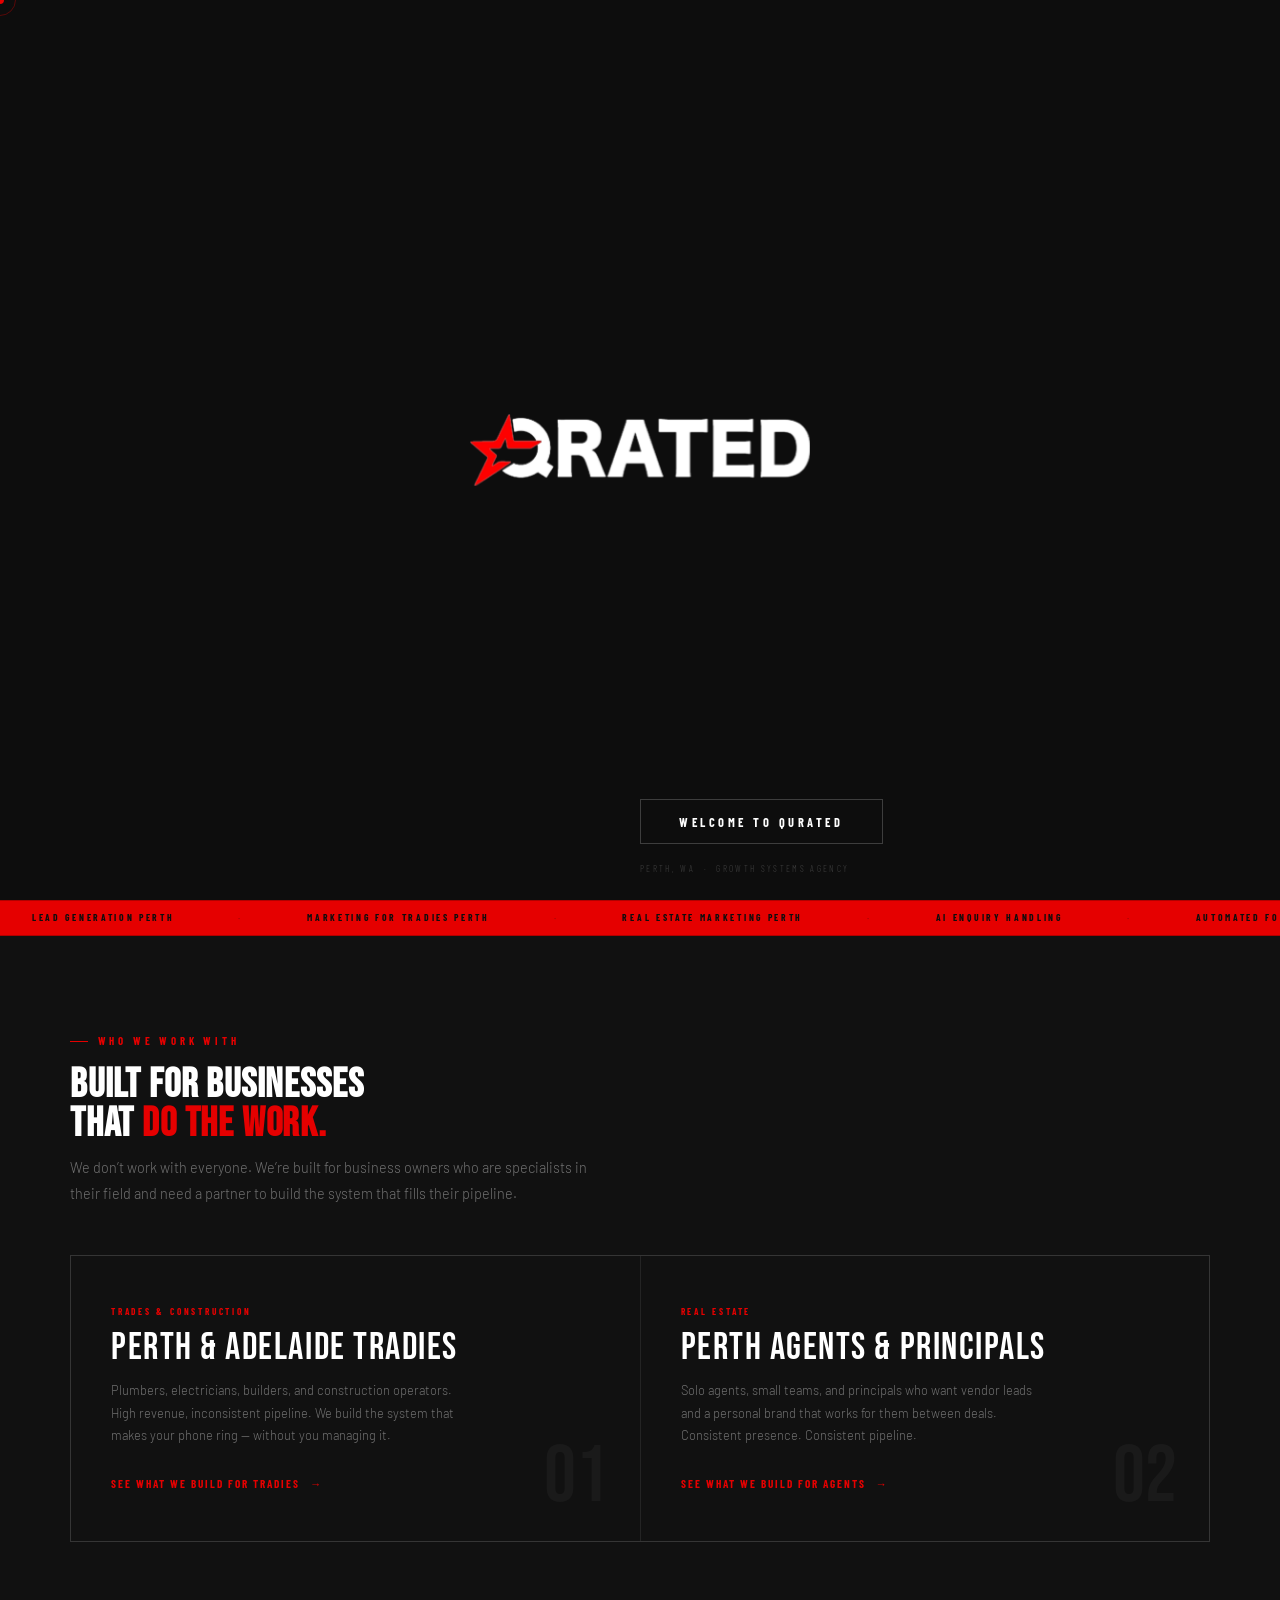
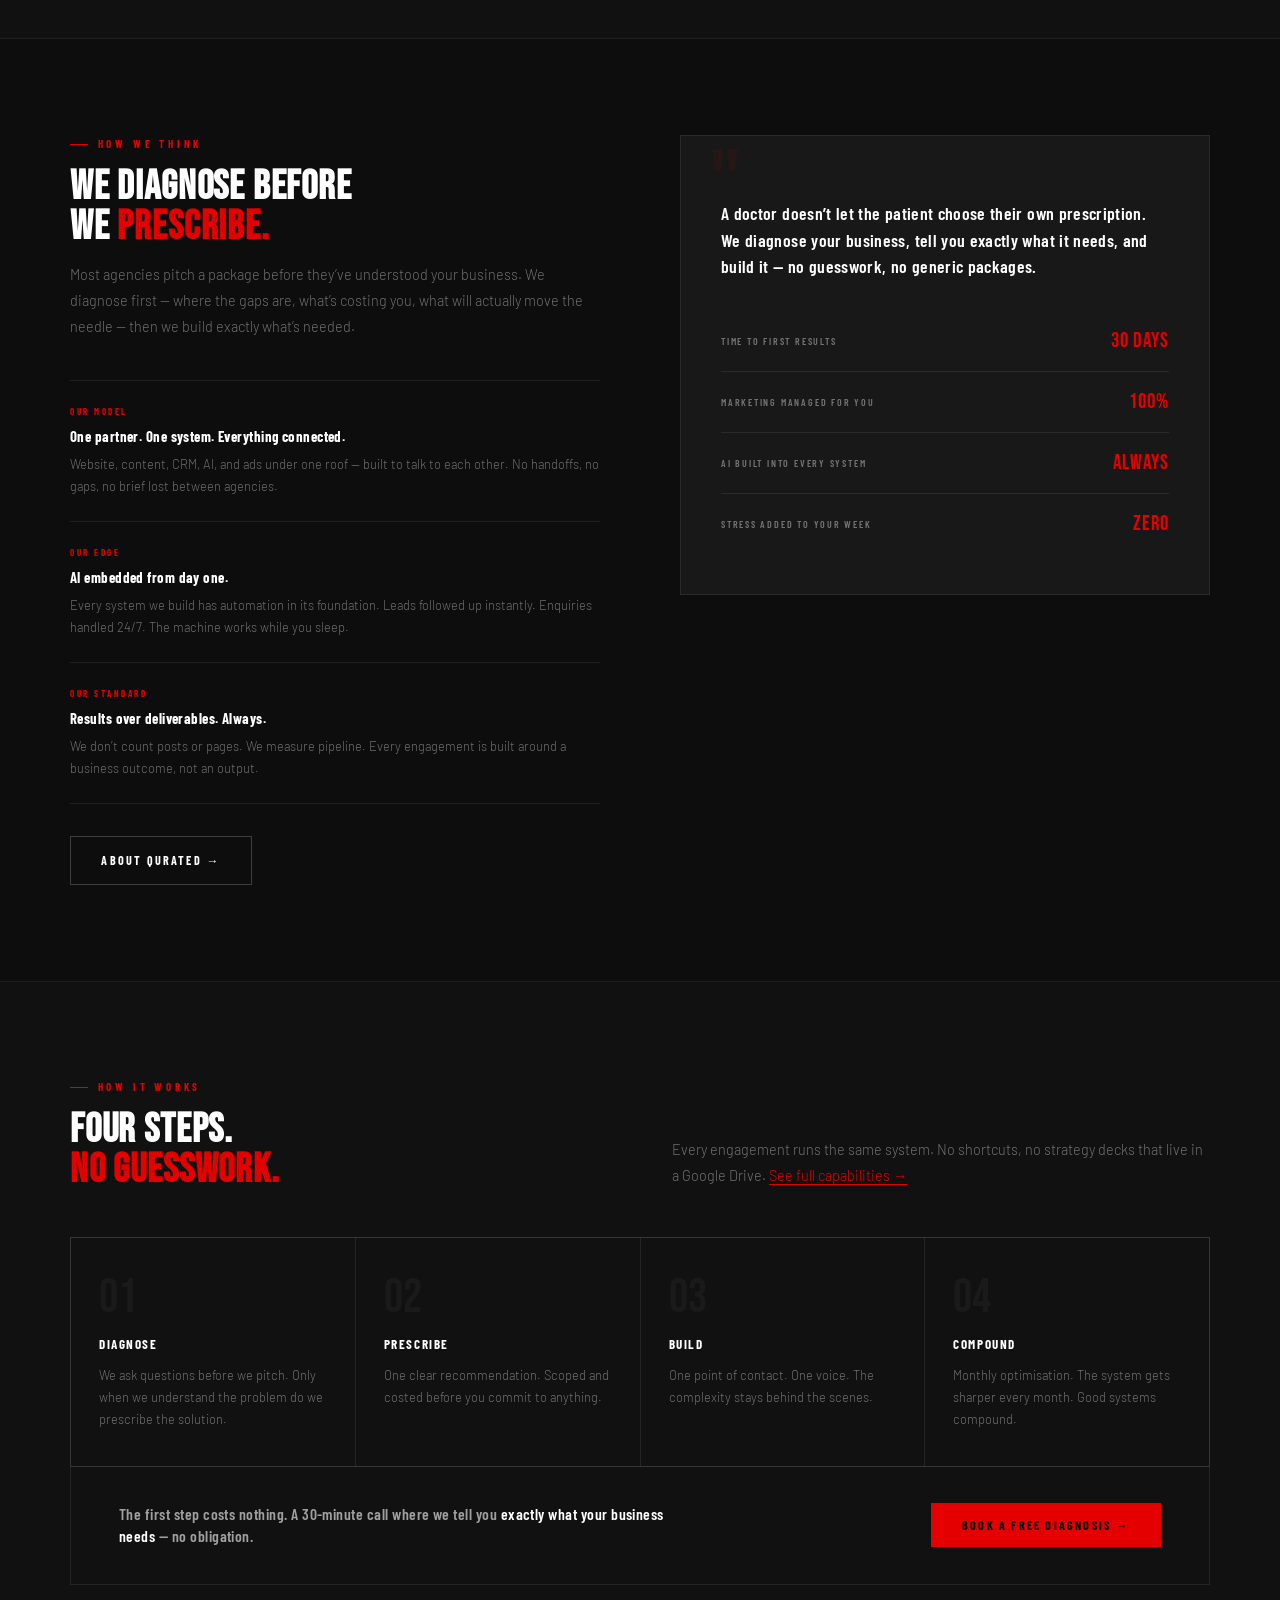
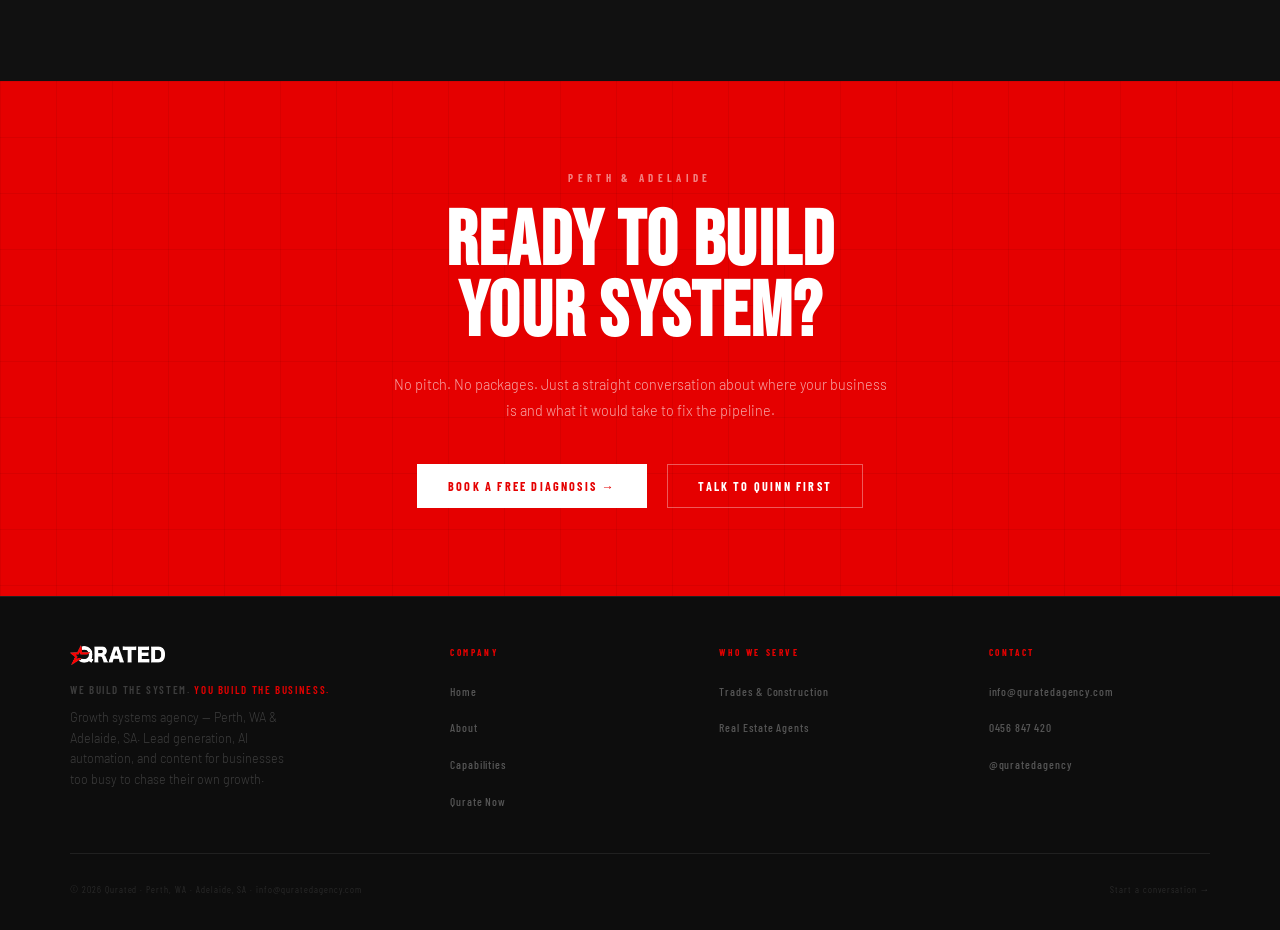
==== index.html @ cdec7c06 "Add files via upload" ====
<!DOCTYPE html>
<html lang="en">
<head>
<meta charset="UTF-8"/>
<meta name="viewport" content="width=device-width, initial-scale=1.0"/>
<meta name="robots" content="index, follow"/>
<title>Lead Generation Agency Perth | Qurated — Growth Systems</title>
<meta name="description" content="Qurated is Perth's growth systems agency. We build lead generation systems — website, AI automation, CRM, and content — for businesses too busy to chase their own growth."/>
<meta property="og:type" content="website"/>
<meta property="og:url" content="https://www.quratedagency.com/"/>
<meta property="og:title" content="Lead Generation Agency Perth | Qurated — Growth Systems"/>
<meta property="og:description" content="Qurated is Perth's growth systems agency. We build lead generation systems — website, AI automation, CRM, and content — for businesses too busy to chase their own growth."/>
<meta property="og:image" content="https://www.quratedagency.com/og-image.png"/>
<meta name="twitter:card" content="summary_large_image"/>
<meta name="twitter:title" content="Lead Generation Agency Perth | Qurated — Growth Systems"/>
<meta name="twitter:description" content="Qurated is Perth's growth systems agency. We build lead generation systems — website, AI automation, CRM, and content — for businesses too busy to chase their own growth."/>
<meta name="twitter:image" content="https://www.quratedagency.com/og-image.png"/>
<link rel="canonical" href="https://www.quratedagency.com/"/>
<link rel="icon" type="image/png" href="favicon.png"/>
<link rel="preconnect" href="https://fonts.googleapis.com"/>
<link rel="preconnect" href="https://fonts.gstatic.com" crossorigin/>
<link rel="preload" as="image" href="logo_long_white.png"/>
<link href="https://fonts.googleapis.com/css2?family=Bebas+Neue&family=Barlow:wght@300;400;500&family=Barlow+Condensed:wght@400;500;600;700&display=swap" rel="stylesheet"/>
<link rel="stylesheet" href="style.css"/>
<link href="https://assets.calendly.com/assets/external/widget.css" rel="stylesheet"/>
<script type="application/ld+json">{
  "@context":"https://schema.org",
  "@type":["LocalBusiness","MarketingAgency"],
  "name":"Qurated",
  "description":"Perth growth systems agency building lead generation systems for businesses in Perth WA and Adelaide SA.",
  "url":"https://www.quratedagency.com",
  "telephone":"+61456847420",
  "email":"info@quratedagency.com",
  "logo":"https://www.quratedagency.com/logo_long_white.png",
  "address":{"@type":"PostalAddress","addressLocality":"Perth","addressRegion":"WA","addressCountry":"AU"},
  "areaServed":[{"@type":"City","name":"Perth"},{"@type":"City","name":"Adelaide"}],
  "sameAs":["https://www.instagram.com/quratedagency"]
}</script>
</head>
<body>
<div class="cursor" id="cursor"></div>
<div class="cursor-ring" id="cursor-ring"></div>

<!-- COVER OVERLAY — first visit only, hidden by JS on return visits -->
<div id="cover-overlay">
  <img class="cover-logo" src="logo_long_white.png" alt="Qurated"/>
  <button class="cover-btn" id="enter-btn">Welcome to Qurated</button>
  <span class="cover-scroll-hint">Perth, WA &nbsp;&middot;&nbsp; Growth Systems Agency</span>
</div>

<nav id="nav">
  <a href="index.html" class="nav-logo"><img src="logo_long_white.png" alt="Qurated Agency Perth" width="160" height="22"/></a>
  <ul class="nav-links">
    <li><a href="about.html">About</a></li>
    <li><a href="real-estate.html">Real Estate</a></li>
    <li><a href="trades.html">Trades</a></li>
    <li><a href="capabilities.html">Capabilities</a></li>
    <li><a href="qurate-now.html" class="nav-cta">Qurate Now &#x2192;</a></li>
  </ul>
  <button class="hamburger" id="hamburger" aria-label="Menu"><span></span><span></span><span></span></button>
</nav>
<div class="mobile-menu" id="mobile-menu">
  <a href="about.html">About</a>
  <a href="real-estate.html">Real Estate</a>
  <a href="trades.html">Trades</a>
  <a href="capabilities.html">Capabilities</a>
  <a href="qurate-now.html" class="m-cta">Qurate Now &#x2192;</a>
</div>

<!-- HERO -->
<section id="hero">
  <div class="hero-grid"></div>
  <div class="hero-q">Q</div>
  <div class="hero-content">
    <div class="hero-eye">Growth Systems Agency &mdash; Perth, WA</div>
    <h1 class="hero-hl">We Build<br>The System.<br><span class="r">You Build<br>The Business.</span></h1>
    <div class="hero-row">
      <p class="hero-sub">You&rsquo;re already good at what you do. The problem is <strong>your pipeline doesn&rsquo;t reflect it.</strong> Qurated builds the lead generation system &mdash; website, automation, AI, and content &mdash; and runs it for Perth businesses so you stay focused on the work that pays.</p>
      <div class="hero-acts">
        <button class="btn btn-red" onclick="openCalendly()">Book a Free Diagnosis &rarr;</button>
        <a href="#verticals" class="btn btn-ghost">See who we work with</a>
      </div>
    </div>
  </div>
  <div class="hero-scroll"><div class="scroll-line"></div><span class="scroll-txt">Scroll</span></div>
</section>

<div class="mq" aria-hidden="true"><div class="mq-track">
  <span class="mq-item">Lead generation Perth</span><span class="mq-item mq-dot">&middot;</span>
  <span class="mq-item">Marketing for tradies Perth</span><span class="mq-item mq-dot">&middot;</span>
  <span class="mq-item">Real estate marketing Perth</span><span class="mq-item mq-dot">&middot;</span>
  <span class="mq-item">AI enquiry handling</span><span class="mq-item mq-dot">&middot;</span>
  <span class="mq-item">Automated follow-up</span><span class="mq-item mq-dot">&middot;</span>
  <span class="mq-item">Website design Perth</span><span class="mq-item mq-dot">&middot;</span>
  <span class="mq-item">CRM automation</span><span class="mq-item mq-dot">&middot;</span>
  <span class="mq-item">Growth systems</span><span class="mq-item mq-dot">&middot;</span>
  <span class="mq-item">Lead generation Perth</span><span class="mq-item mq-dot">&middot;</span>
  <span class="mq-item">Marketing for tradies Perth</span><span class="mq-item mq-dot">&middot;</span>
  <span class="mq-item">Real estate marketing Perth</span><span class="mq-item mq-dot">&middot;</span>
  <span class="mq-item">AI enquiry handling</span><span class="mq-item mq-dot">&middot;</span>
  <span class="mq-item">Automated follow-up</span><span class="mq-item mq-dot">&middot;</span>
  <span class="mq-item">Website design Perth</span><span class="mq-item mq-dot">&middot;</span>
  <span class="mq-item">CRM automation</span><span class="mq-item mq-dot">&middot;</span>
  <span class="mq-item">Growth systems</span><span class="mq-item mq-dot">&middot;</span>
</div></div>

<!-- WHO WE WORK WITH -->
<section id="verticals" class="sec" style="background:var(--s1);">
  <div class="inner">
    <div class="reveal">
      <div class="ew">Who we work with</div>
      <h2 class="sh" style="margin-bottom:.75rem;">Built for businesses<br>that <span class="r">do the work.</span></h2>
      <p class="sb" style="margin-bottom:3rem;">We don&rsquo;t work with everyone. We&rsquo;re built for business owners who are specialists in their field and need a partner to build the system that fills their pipeline.</p>
    </div>
    <div class="vert-grid reveal">
      <a href="trades.html" class="vert-card">
        <div class="vert-card-n">01</div>
        <div class="vert-label">Trades &amp; Construction</div>
        <div class="vert-name">Perth &amp; Adelaide Tradies</div>
        <p class="vert-desc">Plumbers, electricians, builders, and construction operators. High revenue, inconsistent pipeline. We build the system that makes your phone ring &mdash; without you managing it.</p>
        <div class="vert-link">See what we build for tradies</div>
      </a>
      <a href="real-estate.html" class="vert-card">
        <div class="vert-card-n">02</div>
        <div class="vert-label">Real Estate</div>
        <div class="vert-name">Perth Agents &amp; Principals</div>
        <p class="vert-desc">Solo agents, small teams, and principals who want vendor leads and a personal brand that works for them between deals. Consistent presence. Consistent pipeline.</p>
        <div class="vert-link">See what we build for agents</div>
      </a>
    </div>
  </div>
</section>

<div class="divider"></div>

<!-- THE APPROACH -->
<section id="approach" class="sec" style="background:var(--black);">
  <div class="inner">
    <div class="why-layout">
      <div>
        <div class="ew reveal">How we think</div>
        <h2 class="sh reveal" style="margin-bottom:1rem;">We diagnose before<br>we <span class="r">prescribe.</span></h2>
        <p class="sb reveal" style="margin-bottom:2.5rem;">Most agencies pitch a package before they&rsquo;ve understood your business. We diagnose first &mdash; where the gaps are, what&rsquo;s costing you, what will actually move the needle &mdash; then we build exactly what&rsquo;s needed.</p>
        <div class="why-pts reveal">
          <div class="why-pt">
            <div class="why-lbl">Our model</div>
            <div class="why-title">One partner. One system. Everything connected.</div>
            <p class="why-body">Website, content, CRM, AI, and ads under one roof &mdash; built to talk to each other. No handoffs, no gaps, no brief lost between agencies.</p>
          </div>
          <div class="why-pt">
            <div class="why-lbl">Our edge</div>
            <div class="why-title">AI embedded from day one.</div>
            <p class="why-body">Every system we build has automation in its foundation. Leads followed up instantly. Enquiries handled 24/7. The machine works while you sleep.</p>
          </div>
          <div class="why-pt">
            <div class="why-lbl">Our standard</div>
            <div class="why-title">Results over deliverables. Always.</div>
            <p class="why-body">We don&rsquo;t count posts or pages. We measure pipeline. Every engagement is built around a business outcome, not an output.</p>
          </div>
        </div>
        <div style="margin-top:2rem;" class="reveal">
          <a href="about.html" class="btn btn-ghost">About Qurated &rarr;</a>
        </div>
      </div>
      <div class="why-box reveal">
        <p class="why-quote">A doctor doesn&rsquo;t let the patient choose their own prescription. We diagnose your business, tell you exactly what it needs, and build it &mdash; no guesswork, no generic packages.</p>
        <div class="wstat"><span class="wstat-lbl">Time to first results</span><span class="wstat-val">30 Days</span></div>
        <div class="wstat"><span class="wstat-lbl">Marketing managed for you</span><span class="wstat-val">100%</span></div>
        <div class="wstat"><span class="wstat-lbl">AI built into every system</span><span class="wstat-val">Always</span></div>
        <div class="wstat"><span class="wstat-lbl">Stress added to your week</span><span class="wstat-val">Zero</span></div>
      </div>
    </div>
  </div>
</section>

<div class="divider"></div>

<!-- THE PROCESS — teaser, full on capabilities -->
<section id="process" class="sec" style="background:var(--s1);">
  <div class="inner">
    <div class="proc-hdr">
      <div>
        <div class="ew reveal">How it works</div>
        <h2 class="sh reveal">Four steps.<br><span class="r">No guesswork.</span></h2>
      </div>
      <p class="sb reveal">Every engagement runs the same system. No shortcuts, no strategy decks that live in a Google Drive. <a href="capabilities.html" style="color:var(--red);text-decoration:underline;text-underline-offset:3px;">See full capabilities &rarr;</a></p>
    </div>
    <div class="proc-steps">
      <div class="proc-step reveal"><div class="proc-n">01</div><div class="proc-title">Diagnose</div><p class="proc-desc">We ask questions before we pitch. Only when we understand the problem do we prescribe the solution.</p></div>
      <div class="proc-step reveal rd1"><div class="proc-n">02</div><div class="proc-title">Prescribe</div><p class="proc-desc">One clear recommendation. Scoped and costed before you commit to anything.</p></div>
      <div class="proc-step reveal rd2"><div class="proc-n">03</div><div class="proc-title">Build</div><p class="proc-desc">One point of contact. One voice. The complexity stays behind the scenes.</p></div>
      <div class="proc-step reveal rd3"><div class="proc-n">04</div><div class="proc-title">Compound</div><p class="proc-desc">Monthly optimisation. The system gets sharper every month. Good systems compound.</p></div>
    </div>
    <div class="proc-cta reveal">
      <p class="proc-cta-text">The first step costs nothing. A 30-minute call where we tell you <em>exactly what your business needs</em> &mdash; no obligation.</p>
      <button class="btn btn-red" onclick="openCalendly()">Book a Free Diagnosis &rarr;</button>
    </div>
  </div>
</section>

<!-- CTA -->
<section class="cta-band">
  <div class="cta-grid"></div>
  <div class="cta-inner">
    <div class="cta-eye">Perth &amp; Adelaide</div>
    <h2 class="cta-hl">Ready to build<br>your system?</h2>
    <p class="cta-sub">No pitch. No packages. Just a straight conversation about where your business is and what it would take to fix the pipeline.</p>
    <div class="cta-acts">
      <button class="btn btn-white" onclick="openCalendly()">Book a Free Diagnosis &rarr;</button>
      <button class="btn btn-ghost-w" onclick="openQuinn()">Talk to Quinn first</button>
    </div>
  </div>
</section>

<footer>
  <div class="footer-grid">
    <div class="footer-brand">
      <div class="footer-brand-logo"><img src="logo_long_white.png" alt="Qurated" width="160" height="20"/></div>
      <p class="footer-tagline">We build the system. <em>You build the business.</em></p>
      <p class="footer-desc">Growth systems agency &mdash; Perth, WA &amp; Adelaide, SA. Lead generation, AI automation, and content for businesses too busy to chase their own growth.</p>
    </div>
    <div>
      <div class="footer-col-label">Company</div>
      <ul class="footer-col-links">
        <li><a href="index.html">Home</a></li>
        <li><a href="about.html">About</a></li>
        <li><a href="capabilities.html">Capabilities</a></li>
        <li><a href="qurate-now.html">Qurate Now</a></li>
      </ul>
    </div>
    <div>
      <div class="footer-col-label">Who We Serve</div>
      <ul class="footer-col-links">
        <li><a href="trades.html">Trades &amp; Construction</a></li>
        <li><a href="real-estate.html">Real Estate Agents</a></li>
      </ul>
    </div>
    <div>
      <div class="footer-col-label">Contact</div>
      <ul class="footer-col-links">
        <li><a href="mailto:info@quratedagency.com">info@quratedagency.com</a></li>
        <li><a href="tel:0456847420">0456 847 420</a></li>
        <li><a href="https://instagram.com/quratedagency" target="_blank" rel="noopener">@quratedagency</a></li>
      </ul>
    </div>
  </div>
  <div class="footer-bottom">
    <p class="footer-copy">&copy; 2026 Qurated &middot; Perth, WA &middot; Adelaide, SA &middot; <a href="mailto:info@quratedagency.com">info@quratedagency.com</a></p>
    <p class="footer-copy"><a href="qurate-now.html">Start a conversation &#x2192;</a></p>
  </div>
</footer>
<div class="quinn-bubble" id="quinn-bubble">
  <div class="q-proactive" id="q-proactive" onclick="openQuinn()">Not sure if we're the right fit? Ask Quinn &#x2192;</div>
  <div class="q-panel" id="q-panel">
    <div class="q-hd"><div class="q-av">Q</div><div><div class="q-nm">Quinn</div><div class="q-st">Online &middot; Qurated AI</div></div></div>
    <div class="q-msgs" id="q-msgs"><div class="q-typing" id="q-typing"><span></span><span></span><span></span></div></div>
    <div class="q-chips hidden" id="q-chips"></div>
    <div class="q-input-row"><input class="q-input" id="q-input" type="text" placeholder="Or type a message..." autocomplete="off"/><button class="q-send" id="q-send" aria-label="Send">&#x2192;</button></div>
  </div>
  <button class="q-toggle" id="q-toggle" aria-label="Chat with Quinn"><span class="q-toggle-q">Q</span><span class="q-badge"></span></button>
</div>
<script async src="https://assets.calendly.com/assets/external/widget.js"></script>
<script src="main.js"></script>
<script src="quinn-widget.js"></script>
</body>
</html>
---- style.css ----
/* ─────────────────────────────────────────────────
   QURATED — Shared Design System
   style.css · All pages link this file
   ───────────────────────────────────────────────── */

/* ── TOKENS ── */
:root{
  --red:#e50000;--red-dk:#b00000;
  --black:#0d0d0d;--s1:#111111;--s2:#181818;--s3:#222222;
  --w100:rgba(255,255,255,1);--w60:rgba(255,255,255,.6);
  --w40:rgba(255,255,255,.4);--w20:rgba(255,255,255,.2);
  --w08:rgba(255,255,255,.08);--w04:rgba(255,255,255,.04);
  --fd:'Bebas Neue',sans-serif;
  --fc:'Barlow Condensed',sans-serif;
  --fb:'Barlow',sans-serif;
  --t-hero:clamp(3.5rem,6.5vw,7rem);
  --t-display:clamp(2.8rem,5vw,5rem);
  --t-section:clamp(1.9rem,3.2vw,3.2rem);
  --t-card:1.35rem;--t-label:.68rem;--t-body:.9rem;--t-sm:.8rem;
}

/* ── RESET ── */
*,*::before,*::after{box-sizing:border-box;margin:0;padding:0;}
html{scroll-behavior:smooth;scroll-padding-top:68px;}
section[id]{scroll-margin-top:68px;}
body{background:var(--black);color:var(--w100);font-family:var(--fb);font-weight:300;line-height:1.65;overflow-x:hidden;-webkit-font-smoothing:antialiased;}
::selection{background:var(--red);color:var(--w100);}
::-webkit-scrollbar{width:3px;}::-webkit-scrollbar-track{background:var(--black);}::-webkit-scrollbar-thumb{background:var(--red);}
*{cursor:none!important;}
a{color:inherit;text-decoration:none;}
img{display:block;max-width:100%;}

/* ── CURSOR ── */
.cursor{position:fixed;width:8px;height:8px;background:var(--red);border-radius:50%;pointer-events:none;z-index:9999;transform:translate(-50%,-50%);transition:width .2s,height .2s;}
.cursor-ring{position:fixed;width:32px;height:32px;border:1px solid rgba(229,0,0,.35);border-radius:50%;pointer-events:none;z-index:9998;transform:translate(-50%,-50%);transition:width .3s,height .3s,opacity .3s;}
.cursor.h{width:12px;height:12px;}.cursor-ring.h{width:44px;height:44px;opacity:.6;}
body::after{content:'';position:fixed;inset:0;background-image:url("data:image/svg+xml,%3Csvg viewBox='0 0 512 512' xmlns='http://www.w3.org/2000/svg'%3E%3Cfilter id='n'%3E%3CfeTurbulence type='fractalNoise' baseFrequency='0.75' numOctaves='4' stitchTiles='stitch'/%3E%3C/filter%3E%3Crect width='100%25' height='100%25' filter='url(%23n)' opacity='0.03'/%3E%3C/svg%3E");pointer-events:none;z-index:997;opacity:.3;}

/* ── COVER OVERLAY ── */
#cover-overlay{position:fixed;inset:0;background:var(--black);z-index:9990;display:flex;flex-direction:column;align-items:center;justify-content:center;transition:opacity .9s ease;}
#cover-overlay.gone{opacity:0;pointer-events:none;}
.cover-logo{width:clamp(180px,30vw,340px);animation:coverfade 1.4s ease forwards;}
@keyframes coverfade{from{opacity:0;transform:translateY(12px);}to{opacity:1;transform:translateY(0);}}
.cover-btn{position:absolute;bottom:3.5rem;left:50%;transform:translateX(-50%);font-family:var(--fc);font-size:.78rem;font-weight:700;letter-spacing:.28em;text-transform:uppercase;color:var(--w100);border:1px solid var(--w20);padding:.9rem 2.4rem;background:transparent;transition:border-color .3s,color .3s;opacity:0;animation:coverfade 1s 1s forwards;}
.cover-btn:hover{border-color:var(--red);color:var(--red);}
.cover-scroll-hint{position:absolute;bottom:1.5rem;left:50%;transform:translateX(-50%);font-family:var(--fc);font-size:.58rem;letter-spacing:.25em;text-transform:uppercase;color:var(--w20);opacity:0;animation:coverfade .8s 2s forwards;}

/* ── NAV ── */
nav{position:fixed;top:0;left:0;right:0;z-index:900;height:68px;display:flex;align-items:center;justify-content:space-between;padding:0 3rem;border-bottom:1px solid transparent;transition:background .4s,border-color .4s;}
nav.scrolled{background:rgba(13,13,13,.97);backdrop-filter:blur(20px);border-bottom-color:var(--w08);}
.nav-logo{display:flex;align-items:center;}
.nav-logo img{height:22px;width:auto;max-width:160px;object-fit:contain;object-position:left;}
.nav-links{display:flex;align-items:center;gap:2.25rem;list-style:none;}
.nav-links a{font-family:var(--fc);font-size:.68rem;font-weight:600;letter-spacing:.2em;text-transform:uppercase;color:var(--w40);transition:color .2s;}
.nav-links a:hover,.nav-links a.active{color:var(--w100);}
.nav-cta{background:var(--red)!important;color:var(--black)!important;padding:.48rem 1.25rem;letter-spacing:.14em!important;transition:background .2s!important;}
.nav-cta:hover{background:var(--w100)!important;color:var(--black)!important;}
.hamburger{display:none;flex-direction:column;gap:5px;background:none;border:none;padding:4px;}
.hamburger span{display:block;width:22px;height:1.5px;background:var(--w100);transition:all .3s;}
.hamburger.open span:nth-child(1){transform:rotate(45deg) translate(5px,5px);}
.hamburger.open span:nth-child(2){opacity:0;}
.hamburger.open span:nth-child(3){transform:rotate(-45deg) translate(5px,-5px);}
.mobile-menu{position:fixed;inset:0;background:var(--black);z-index:9996;display:flex;flex-direction:column;align-items:center;justify-content:center;gap:2.25rem;opacity:0;pointer-events:none;transition:opacity .3s;}
.mobile-menu.open{opacity:1;pointer-events:all;}
.mobile-menu a{font-family:var(--fd);font-size:2.8rem;letter-spacing:.08em;color:var(--w100);}
.mobile-menu a:hover{color:var(--red);}
.mobile-menu .m-cta{font-family:var(--fc);font-size:.82rem;font-weight:700;letter-spacing:.2em;text-transform:uppercase;color:var(--black);background:var(--red);padding:.9rem 2.5rem;margin-top:.5rem;}

/* ── SHARED LAYOUT ── */
.sec{padding:6rem 3rem;}
.inner{max-width:1140px;margin:0 auto;}
.ew{font-family:var(--fc);font-size:var(--t-label);font-weight:700;letter-spacing:.35em;text-transform:uppercase;color:var(--red);margin-bottom:.9rem;display:flex;align-items:center;gap:.6rem;}
.ew::before{content:'';display:block;width:18px;height:1px;background:var(--red);flex-shrink:0;}
.sh{font-family:var(--fd);font-size:var(--t-section);line-height:.96;letter-spacing:.02em;color:var(--w100);}
.sb{font-size:var(--t-body);color:var(--w40);line-height:1.8;max-width:540px;}
.sb strong{color:var(--w100);font-weight:400;}
.r{color:var(--red);}
.divider{height:1px;background:var(--w08);}
.crumb{font-family:var(--fc);font-size:.62rem;font-weight:600;letter-spacing:.22em;text-transform:uppercase;color:var(--w20);margin-bottom:1.2rem;display:flex;align-items:center;gap:.6rem;}
.crumb::before{content:'';display:block;width:16px;height:1px;background:var(--w20);}
.crumb a{color:var(--w20);transition:color .2s;}.crumb a:hover{color:var(--w60);}
.crumb-sep{opacity:.4;}

/* ── BUTTONS ── */
.btn{display:inline-flex;align-items:center;gap:.5rem;font-family:var(--fc);font-size:.76rem;font-weight:700;letter-spacing:.18em;text-transform:uppercase;padding:.85rem 1.9rem;border:1px solid;transition:all .22s;white-space:nowrap;}
.btn-red{background:var(--red);border-color:var(--red);color:var(--black);}
.btn-red:hover{background:var(--w100);border-color:var(--w100);}
.btn-ghost{background:transparent;border-color:var(--w20);color:var(--w100);}
.btn-ghost:hover{border-color:var(--w60);}
.btn-white{background:var(--w100);border-color:var(--w100);color:var(--red);}
.btn-white:hover{background:rgba(255,255,255,.9);}
.btn-ghost-w{background:transparent;border-color:rgba(255,255,255,.35);color:var(--w100);}
.btn-ghost-w:hover{border-color:var(--w100);}

/* ── MARQUEE ── */
.mq{overflow:hidden;background:var(--red);padding:.58rem 0;border-top:1px solid var(--red-dk);border-bottom:1px solid var(--red-dk);}
.mq-track{display:flex;width:max-content;animation:mq 42s linear infinite;}
.mq-item{font-family:var(--fc);font-size:.6rem;font-weight:700;letter-spacing:.28em;text-transform:uppercase;color:var(--black);padding:0 2rem;white-space:nowrap;}
.mq-dot{opacity:.28;}
@keyframes mq{from{transform:translateX(0);}to{transform:translateX(-50%);}}

/* ── HERO — Home ── */
#hero{min-height:100vh;display:flex;flex-direction:column;justify-content:flex-end;padding:0 3rem 5.5rem;position:relative;overflow:hidden;}
.hero-grid{position:absolute;inset:0;background-image:linear-gradient(var(--w04) 1px,transparent 1px),linear-gradient(90deg,var(--w04) 1px,transparent 1px);background-size:72px 72px;mask-image:linear-gradient(to bottom,transparent 0%,rgba(0,0,0,.45) 45%,transparent 100%);}
.hero-q{position:absolute;right:-3vw;bottom:-6vh;font-family:var(--fd);font-size:58vw;color:var(--w100);opacity:.022;line-height:1;user-select:none;animation:qdrift 22s ease-in-out infinite alternate;pointer-events:none;}
@keyframes qdrift{from{transform:rotate(-2deg);}to{transform:rotate(1.5deg);}}
.hero-content{position:relative;z-index:1;padding-top:9rem;}
.hero-eye{font-family:var(--fc);font-size:var(--t-label);font-weight:700;letter-spacing:.38em;text-transform:uppercase;color:var(--red);margin-bottom:1.5rem;display:flex;align-items:center;gap:.8rem;opacity:0;animation:fu .7s .1s forwards;}
.hero-eye::before{content:'';display:block;width:28px;height:1px;background:var(--red);}
.hero-hl{font-family:var(--fd);font-size:var(--t-hero);line-height:.9;letter-spacing:.02em;margin-bottom:2.5rem;opacity:0;animation:fu .8s .25s forwards;}
.hero-row{display:flex;align-items:flex-end;justify-content:space-between;gap:3rem;opacity:0;animation:fu .8s .4s forwards;}
.hero-sub{font-size:var(--t-body);color:var(--w40);line-height:1.8;max-width:440px;}
.hero-sub strong{color:var(--w100);font-weight:400;}
.hero-acts{display:flex;flex-direction:column;align-items:flex-end;gap:.9rem;flex-shrink:0;}
.hero-scroll{position:absolute;bottom:2.5rem;left:50%;transform:translateX(-50%);display:flex;flex-direction:column;align-items:center;gap:8px;opacity:0;animation:fu .6s .9s forwards;}
.scroll-line{width:1px;height:44px;background:linear-gradient(to bottom,var(--red),transparent);animation:sp 2.2s ease-in-out infinite;}
.scroll-txt{font-family:var(--fc);font-size:.58rem;letter-spacing:3px;text-transform:uppercase;color:var(--w20);}
@keyframes fu{from{opacity:0;transform:translateY(18px);}to{opacity:1;transform:translateY(0);}}
@keyframes sp{0%,100%{opacity:.35;}50%{opacity:1;}}

/* ── HERO — Vertical pages ── */
.vhero{min-height:75vh;display:flex;flex-direction:column;justify-content:flex-end;padding:0 3rem 5rem;position:relative;overflow:hidden;}
.vhero .hero-grid{position:absolute;inset:0;background-image:linear-gradient(var(--w04) 1px,transparent 1px),linear-gradient(90deg,var(--w04) 1px,transparent 1px);background-size:72px 72px;mask-image:linear-gradient(to bottom,transparent 0%,rgba(0,0,0,.4) 50%,transparent 100%);}
.vhero-content{position:relative;z-index:1;padding-top:8rem;}
.vhero-hl{font-family:var(--fd);font-size:clamp(2.8rem,5.5vw,6.5rem);line-height:.92;letter-spacing:.02em;margin-bottom:2rem;opacity:0;animation:fu .8s .2s forwards;}
.vhero-row{display:flex;align-items:flex-end;justify-content:space-between;gap:3rem;opacity:0;animation:fu .8s .38s forwards;}
.vhero-sub{font-size:var(--t-body);color:var(--w40);line-height:1.8;max-width:480px;}
.vhero-sub strong{color:var(--w100);font-weight:400;}
.vhero-acts{display:flex;flex-direction:column;align-items:flex-end;gap:.9rem;flex-shrink:0;}
.vhero-eye{font-family:var(--fc);font-size:var(--t-label);font-weight:700;letter-spacing:.38em;text-transform:uppercase;color:var(--red);margin-bottom:1.25rem;display:flex;align-items:center;gap:.8rem;opacity:0;animation:fu .7s .1s forwards;}
.vhero-eye::before{content:'';display:block;width:28px;height:1px;background:var(--red);}

/* ── HOME — Vertical cards ── */
.vert-grid{display:grid;grid-template-columns:1fr 1fr;gap:1px;background:var(--w08);border:1px solid var(--w08);margin-top:3rem;}
.vert-card{background:var(--s1);padding:3rem 2.5rem;position:relative;overflow:hidden;transition:background .3s;}
.vert-card::before{content:'';position:absolute;top:0;left:0;right:0;height:2px;background:var(--red);transform:scaleX(0);transform-origin:left;transition:transform .4s;}
.vert-card:hover{background:var(--s2);}
.vert-card:hover::before{transform:scaleX(1);}
.vert-label{font-family:var(--fc);font-size:.58rem;font-weight:700;letter-spacing:.3em;text-transform:uppercase;color:var(--red);margin-bottom:.6rem;}
.vert-name{font-family:var(--fd);font-size:clamp(1.8rem,3vw,2.8rem);letter-spacing:.04em;color:var(--w100);margin-bottom:.75rem;line-height:1;}
.vert-desc{font-size:var(--t-sm);color:var(--w40);line-height:1.75;margin-bottom:1.75rem;max-width:360px;}
.vert-link{font-family:var(--fc);font-size:.7rem;font-weight:700;letter-spacing:.18em;text-transform:uppercase;color:var(--red);display:flex;align-items:center;gap:.6rem;transition:gap .2s;}
.vert-link:hover{gap:.9rem;}
.vert-link::after{content:'→';}
.vert-card-n{position:absolute;bottom:1.5rem;right:2rem;font-family:var(--fd);font-size:5rem;color:var(--w04);line-height:1;}

/* ── ABOUT ── */
.about-intro{display:grid;grid-template-columns:1fr 1fr;gap:5rem;align-items:start;margin-top:3rem;}
.about-statement{font-family:var(--fd);font-size:clamp(2rem,4vw,4rem);line-height:.95;letter-spacing:.02em;color:var(--w100);margin-bottom:2rem;}
.about-body{font-size:var(--t-body);color:var(--w40);line-height:1.85;margin-bottom:1.4rem;}
.about-body strong{color:var(--w100);font-weight:400;}
.about-values{display:flex;flex-direction:column;margin-top:3rem;}
.about-val{padding:1.5rem 0;border-bottom:1px solid var(--w08);}
.about-val:first-child{border-top:1px solid var(--w08);}
.av-label{font-family:var(--fc);font-size:.58rem;font-weight:700;letter-spacing:.28em;text-transform:uppercase;color:var(--red);margin-bottom:.3rem;}
.av-title{font-family:var(--fc);font-size:.95rem;font-weight:700;color:var(--w100);margin-bottom:.25rem;letter-spacing:.03em;}
.av-body{font-size:var(--t-sm);color:var(--w40);line-height:1.72;}
.about-right{display:flex;flex-direction:column;gap:0;}
.about-stat{padding:1.25rem 0;border-bottom:1px solid var(--w08);display:flex;justify-content:space-between;align-items:center;}
.about-stat:first-child{border-top:1px solid var(--w08);}
.as-label{font-family:var(--fc);font-size:.65rem;font-weight:600;letter-spacing:.18em;text-transform:uppercase;color:var(--w40);}
.as-val{font-family:var(--fd);font-size:1.8rem;color:var(--red);letter-spacing:.05em;}
.about-philosophy{background:var(--s2);border:1px solid var(--w08);padding:2.5rem;margin-top:1.5rem;position:relative;}
.about-philosophy::before{content:'"';position:absolute;top:.25rem;left:1.75rem;font-family:var(--fd);font-size:6rem;color:var(--red);line-height:1;opacity:.07;}
.ap-quote{font-family:var(--fc);font-size:1.1rem;font-weight:600;line-height:1.5;letter-spacing:.02em;color:var(--w100);padding-top:1.5rem;}

/* ── PROBLEM — shared across pages ── */
.prob-headline-wrap{margin-bottom:3.5rem;}
.prob-headline{font-family:var(--fd);font-size:var(--t-display);line-height:.95;letter-spacing:.02em;color:var(--w100);max-width:860px;}
.prob-layout{display:grid;grid-template-columns:1fr 1fr;gap:4rem;align-items:start;}
.prob-list{display:flex;flex-direction:column;}
.prob-item{display:flex;gap:1.5rem;padding:1.6rem 0;border-bottom:1px solid var(--w08);}
.prob-item:first-child{border-top:1px solid var(--w08);}
.p-n{font-family:var(--fd);font-size:1.1rem;color:var(--red);line-height:1;flex-shrink:0;width:22px;margin-top:.1rem;}
.p-t strong{font-family:var(--fc);font-size:.92rem;font-weight:600;letter-spacing:.04em;color:var(--w100);display:block;margin-bottom:.32rem;}
.p-t p{font-size:var(--t-sm);color:var(--w40);line-height:1.75;}
.prob-aside{display:flex;flex-direction:column;gap:2.5rem;padding-top:.2rem;}
.prob-statement{font-family:var(--fc);font-size:1rem;font-weight:600;color:var(--w60);line-height:1.65;letter-spacing:.02em;border-left:2px solid var(--red);padding-left:1.5rem;}
.prob-statement em{color:var(--w100);font-style:normal;}
.prob-stats{display:flex;flex-direction:column;}
.pstat{display:flex;justify-content:space-between;align-items:center;padding:.85rem 0;border-bottom:1px solid var(--w08);}
.pstat:first-child{border-top:1px solid var(--w08);}
.pstat-lbl{font-family:var(--fc);font-size:.62rem;font-weight:600;letter-spacing:.2em;text-transform:uppercase;color:var(--w40);}
.pstat-val{font-family:var(--fd);font-size:1.3rem;color:var(--red);letter-spacing:.05em;}

/* ── SERVICES — cards ── */
.svc-hdr{display:grid;grid-template-columns:1fr 1fr;gap:4rem;align-items:end;margin-bottom:3rem;}
.svc-grid{display:grid;grid-template-columns:repeat(3,1fr);gap:1px;background:var(--w08);border:1px solid var(--w08);}
.svc-card{background:var(--s1);padding:2.5rem 2rem;position:relative;overflow:hidden;transition:background .3s;}
.svc-card::before{content:'';position:absolute;top:0;left:0;right:0;height:2px;background:var(--red);transform:scaleX(0);transform-origin:left;transition:transform .4s;}
.svc-card:hover{background:var(--s2);}
.svc-card:hover::before{transform:scaleX(1);}
.svc-n{font-family:var(--fd);font-size:3rem;color:var(--w04);line-height:1;margin-bottom:1.25rem;}
.svc-tag{font-family:var(--fc);font-size:.56rem;font-weight:700;letter-spacing:.28em;text-transform:uppercase;color:var(--red);margin-bottom:.3rem;}
.svc-name{font-family:var(--fd);font-size:var(--t-card);letter-spacing:.04em;color:var(--w100);margin-bottom:.7rem;}
.svc-desc{font-size:var(--t-sm);color:var(--w40);line-height:1.75;margin-bottom:1.4rem;}
.svc-list{list-style:none;display:flex;flex-direction:column;gap:.38rem;}
.svc-list li{font-family:var(--fc);font-size:.76rem;font-weight:500;color:var(--w40);display:flex;align-items:center;gap:.6rem;}
.svc-list li::before{content:'';display:block;width:12px;height:1px;background:var(--red);flex-shrink:0;}

/* ── CAPABILITIES — detailed breakdown ── */
.cap-intro{display:grid;grid-template-columns:1fr 1fr;gap:5rem;align-items:end;margin-bottom:4rem;}
.cap-block{margin-bottom:1px;}
.cap-section{background:var(--s1);border:1px solid var(--w08);margin-bottom:1px;}
.cap-section-hd{padding:2rem 2.5rem;display:flex;align-items:center;justify-content:space-between;border-bottom:1px solid var(--w08);}
.cap-section-num{font-family:var(--fd);font-size:2.5rem;color:var(--w04);line-height:1;}
.cap-section-name{font-family:var(--fd);font-size:1.6rem;letter-spacing:.05em;color:var(--w100);}
.cap-section-tag{font-family:var(--fc);font-size:.58rem;font-weight:700;letter-spacing:.28em;text-transform:uppercase;color:var(--red);}
.cap-section-body{display:grid;grid-template-columns:1fr 1fr;gap:0;}
.cap-desc{padding:2rem 2.5rem;font-size:var(--t-sm);color:var(--w40);line-height:1.8;border-right:1px solid var(--w08);}
.cap-desc strong{color:var(--w100);font-weight:400;}
.cap-items{padding:2rem 2.5rem;}
.cap-items ul{list-style:none;display:flex;flex-direction:column;gap:.5rem;}
.cap-items li{font-family:var(--fc);font-size:.8rem;font-weight:500;color:var(--w60);display:flex;align-items:center;gap:.6rem;}
.cap-items li::before{content:'';display:block;width:12px;height:1px;background:var(--red);flex-shrink:0;}
.tech-grid{display:grid;grid-template-columns:repeat(4,1fr);gap:1px;background:var(--w08);border:1px solid var(--w08);margin-top:3rem;}
.tech-card{background:var(--s1);padding:1.75rem 1.5rem;}
.tech-label{font-family:var(--fc);font-size:.58rem;font-weight:700;letter-spacing:.28em;text-transform:uppercase;color:var(--red);margin-bottom:.4rem;}
.tech-name{font-family:var(--fc);font-size:.9rem;font-weight:600;color:var(--w100);margin-bottom:.25rem;}
.tech-desc{font-size:.75rem;color:var(--w40);line-height:1.6;}

/* ── PROCESS ── */
.proc-hdr{display:grid;grid-template-columns:1fr 1fr;gap:4rem;align-items:end;margin-bottom:3rem;}
.proc-steps{display:grid;grid-template-columns:repeat(4,1fr);gap:1px;background:var(--w08);border:1px solid var(--w08);}
.proc-step{background:var(--s1);padding:2.25rem 1.75rem;position:relative;overflow:hidden;transition:background .3s;}
.proc-step:hover{background:var(--s2);}
.proc-step::after{content:'';position:absolute;bottom:0;left:0;right:0;height:2px;background:var(--red);transform:scaleX(0);transform-origin:left;transition:transform .4s;}
.proc-step:hover::after{transform:scaleX(1);}
.proc-n{font-family:var(--fd);font-size:3rem;color:var(--w04);line-height:1;margin-bottom:.75rem;}
.proc-title{font-family:var(--fc);font-size:.82rem;font-weight:700;letter-spacing:.12em;text-transform:uppercase;color:var(--w100);margin-bottom:.5rem;}
.proc-desc{font-size:var(--t-sm);color:var(--w40);line-height:1.72;}
.proc-cta{border:1px solid var(--w08);border-top:none;padding:2.25rem 3rem;display:flex;align-items:center;justify-content:space-between;gap:2rem;background:var(--s1);}
.proc-cta-text{font-family:var(--fc);font-size:.98rem;font-weight:600;letter-spacing:.03em;color:var(--w60);max-width:580px;line-height:1.45;}
.proc-cta-text em{color:var(--w100);font-style:normal;}

/* ── WHY ── */
.why-layout{display:grid;grid-template-columns:1fr 1fr;gap:5rem;align-items:start;}
.why-pts{display:flex;flex-direction:column;margin-top:.5rem;}
.why-pt{padding:1.5rem 0;border-bottom:1px solid var(--w08);}
.why-pt:first-child{border-top:1px solid var(--w08);}
.why-lbl{font-family:var(--fc);font-size:.56rem;font-weight:700;letter-spacing:.28em;text-transform:uppercase;color:var(--red);margin-bottom:.28rem;}
.why-title{font-family:var(--fc);font-size:.92rem;font-weight:700;color:var(--w100);margin-bottom:.28rem;letter-spacing:.03em;}
.why-body{font-size:var(--t-sm);color:var(--w40);line-height:1.72;}
.why-box{background:var(--s2);border:1px solid var(--w08);padding:2.5rem;position:relative;}
.why-box::before{content:'"';position:absolute;top:.25rem;left:1.75rem;font-family:var(--fd);font-size:6rem;color:var(--red);line-height:1;opacity:.07;}
.why-quote{font-family:var(--fc);font-size:1.1rem;font-weight:600;line-height:1.5;letter-spacing:.02em;color:var(--w100);padding-top:1.5rem;margin-bottom:2rem;}
.wstat{display:flex;justify-content:space-between;align-items:center;padding:.8rem 0;border-bottom:1px solid var(--w08);}
.wstat:last-child{border-bottom:none;}
.wstat-lbl{font-family:var(--fc);font-size:.62rem;font-weight:600;letter-spacing:.18em;text-transform:uppercase;color:var(--w40);}
.wstat-val{font-family:var(--fd);font-size:1.3rem;color:var(--red);letter-spacing:.05em;}

/* ── CTA BAND ── */
#cta-band,.cta-band{background:var(--red);padding:5.5rem 3rem;position:relative;overflow:hidden;}
.cta-grid{position:absolute;inset:0;background-image:linear-gradient(rgba(0,0,0,.06) 1px,transparent 1px),linear-gradient(90deg,rgba(0,0,0,.06) 1px,transparent 1px);background-size:56px 56px;}
.cta-inner{position:relative;z-index:1;max-width:820px;margin:0 auto;text-align:center;}
.cta-eye{font-family:var(--fc);font-size:var(--t-label);font-weight:700;letter-spacing:.4em;text-transform:uppercase;color:rgba(255,255,255,.5);margin-bottom:1.25rem;}
.cta-hl{font-family:var(--fd);font-size:clamp(2.8rem,6vw,6.5rem);letter-spacing:.02em;line-height:.92;color:var(--w100);margin-bottom:1.5rem;}
.cta-sub{font-size:var(--t-body);color:rgba(255,255,255,.65);line-height:1.8;margin-bottom:2.5rem;max-width:500px;margin-left:auto;margin-right:auto;}
.cta-acts{display:flex;justify-content:center;gap:1.25rem;flex-wrap:wrap;}

/* ── QURATE NOW — contact page ── */
.qn-hero{min-height:60vh;display:flex;flex-direction:column;justify-content:center;align-items:center;text-align:center;padding:8rem 3rem 5rem;position:relative;overflow:hidden;}
.qn-hero .hero-grid{position:absolute;inset:0;}
.qn-hl{font-family:var(--fd);font-size:clamp(3.5rem,7vw,8rem);line-height:.88;letter-spacing:.02em;opacity:0;animation:fu .8s .2s forwards;}
.qn-sub{font-size:1rem;color:var(--w40);line-height:1.8;max-width:460px;margin:1.75rem auto 2.5rem;opacity:0;animation:fu .7s .38s forwards;}
.qn-sub strong{color:var(--w100);font-weight:400;}
.qn-acts{display:flex;justify-content:center;gap:1rem;flex-wrap:wrap;opacity:0;animation:fu .7s .52s forwards;}
.qn-layout{display:grid;grid-template-columns:1fr 1fr;gap:1px;background:var(--w08);border:1px solid var(--w08);}
.qn-col{background:var(--s1);padding:3rem 2.5rem;}
.qn-col-label{font-family:var(--fc);font-size:.6rem;font-weight:700;letter-spacing:.3em;text-transform:uppercase;color:var(--red);margin-bottom:.75rem;}
.qn-col-title{font-family:var(--fd);font-size:1.8rem;letter-spacing:.04em;color:var(--w100);margin-bottom:.6rem;}
.qn-col-desc{font-size:var(--t-sm);color:var(--w40);line-height:1.75;margin-bottom:1.75rem;}
.qn-deets{display:flex;flex-direction:column;gap:1.5rem;margin-bottom:2rem;}
.qd-label{font-family:var(--fc);font-size:.58rem;font-weight:700;letter-spacing:.28em;text-transform:uppercase;color:var(--red);margin-bottom:.2rem;}
.qd-val{font-family:var(--fc);font-size:.92rem;font-weight:600;letter-spacing:.04em;color:var(--w100);}
.qd-val a{color:var(--w100);transition:color .2s;}.qd-val a:hover{color:var(--red);}
.qn-note{padding:1.25rem;border-left:2px solid var(--red);background:var(--s2);font-size:var(--t-sm);color:var(--w40);line-height:1.75;font-style:italic;}
.qn-note strong{color:var(--w100);font-weight:400;font-style:normal;}
.email-block{display:flex;flex-direction:column;gap:.5rem;margin-top:1.5rem;}
.email-block label{font-family:var(--fc);font-size:.58rem;font-weight:700;letter-spacing:.22em;text-transform:uppercase;color:var(--w40);}
.email-row{display:flex;}
.email-row input{flex:1;background:var(--s2);border:1px solid var(--w08);border-right:none;color:var(--w100);font-family:var(--fb);font-size:.88rem;padding:.82rem 1rem;outline:none;transition:border-color .2s;border-radius:0;}
.email-row input:focus{border-color:var(--red);}
.email-row input::placeholder{color:var(--w20);}
.email-row button{font-family:var(--fc);font-size:.72rem;font-weight:700;letter-spacing:.14em;text-transform:uppercase;background:var(--red);color:var(--black);border:1px solid var(--red);padding:.82rem 1.2rem;transition:all .2s;}
.email-row button:hover{background:var(--w100);border-color:var(--w100);}
#email-ok{display:none;font-family:var(--fc);font-size:.78rem;color:var(--w40);padding-top:.32rem;}
.quinn-link{background:none;border:none;color:var(--red);font-family:var(--fc);font-size:.82rem;font-weight:700;letter-spacing:.05em;text-decoration:underline;text-underline-offset:3px;padding:0;display:inline-block;margin-top:.5rem;}

/* ── FOOTER ── */
footer{background:var(--black);border-top:1px solid var(--w08);padding:3rem 3rem 2rem;}
.footer-grid{max-width:1140px;margin:0 auto;display:grid;grid-template-columns:1.5fr 1fr 1fr 1fr;gap:3rem;padding-bottom:2.5rem;border-bottom:1px solid var(--w08);}
.footer-brand-logo img{height:20px;width:auto;max-width:160px;object-fit:contain;object-position:left;margin-bottom:1rem;}
.footer-tagline{font-family:var(--fc);font-size:.68rem;font-weight:600;letter-spacing:.15em;text-transform:uppercase;color:var(--w20);margin-bottom:.5rem;}
.footer-tagline em{color:var(--red);font-style:normal;}
.footer-desc{font-size:.78rem;color:rgba(255,255,255,.2);line-height:1.65;max-width:220px;}
.footer-col-label{font-family:var(--fc);font-size:.58rem;font-weight:700;letter-spacing:.28em;text-transform:uppercase;color:var(--red);margin-bottom:1rem;}
.footer-col-links{list-style:none;display:flex;flex-direction:column;gap:.65rem;}
.footer-col-links a{font-family:var(--fc);font-size:.72rem;font-weight:500;letter-spacing:.08em;color:rgba(255,255,255,.3);transition:color .2s;}
.footer-col-links a:hover{color:var(--w60);}
.footer-bottom{max-width:1140px;margin:0 auto;display:flex;justify-content:space-between;align-items:center;padding-top:1.75rem;}
.footer-copy{font-family:var(--fc);font-size:.6rem;letter-spacing:.1em;color:rgba(255,255,255,.15);}
.footer-copy a{color:inherit;transition:color .2s;}.footer-copy a:hover{color:rgba(255,255,255,.4);}

/* ── REVEAL ── */
.reveal{opacity:0;transform:translateY(24px);transition:opacity .65s ease,transform .65s ease;}
.reveal.visible{opacity:1;transform:translateY(0);}
.rd1{transition-delay:.1s;}.rd2{transition-delay:.2s;}.rd3{transition-delay:.3s;}

/* ── QUINN ── */
.quinn-bubble{position:fixed;bottom:2rem;right:2rem;z-index:9980;display:flex;flex-direction:column;align-items:flex-end;gap:.75rem;}
.q-proactive{background:var(--w100);color:var(--black);padding:.7rem 1rem;font-family:var(--fc);font-size:.78rem;font-weight:600;letter-spacing:.03em;white-space:nowrap;box-shadow:0 4px 24px rgba(0,0,0,.5);opacity:0;transform:translateY(8px);transition:opacity .4s,transform .4s;pointer-events:none;position:relative;}
.q-proactive::after{content:'';position:absolute;bottom:-6px;right:20px;border-left:6px solid transparent;border-right:6px solid transparent;border-top:6px solid var(--w100);}
.q-proactive.visible{opacity:1;transform:translateY(0);pointer-events:all;}
.q-panel{width:340px;background:var(--s1);border:1px solid var(--w08);display:flex;flex-direction:column;overflow:hidden;opacity:0;pointer-events:none;transform:translateY(10px) scale(.97);transition:opacity .3s,transform .3s;box-shadow:0 16px 56px rgba(0,0,0,.8);max-height:540px;}
.q-panel.open{opacity:1;pointer-events:all;transform:translateY(0) scale(1);}
.q-hd{background:var(--s2);padding:.9rem 1.2rem;display:flex;align-items:center;gap:.75rem;border-bottom:1px solid var(--w08);flex-shrink:0;}
.q-av{width:32px;height:32px;background:var(--red);border-radius:50%;display:flex;align-items:center;justify-content:center;font-family:var(--fd);font-size:1rem;color:var(--w100);flex-shrink:0;}
.q-nm{font-family:var(--fc);font-size:.85rem;font-weight:700;letter-spacing:.08em;color:var(--w100);}
.q-st{font-family:var(--fc);font-size:.6rem;letter-spacing:.1em;color:var(--w40);display:flex;align-items:center;gap:.3rem;}
.q-st::before{content:'';display:block;width:5px;height:5px;border-radius:50%;background:#22c55e;}
.q-msgs{flex:1;overflow-y:auto;padding:1rem;display:flex;flex-direction:column;gap:.75rem;min-height:200px;}
.q-msgs::-webkit-scrollbar{width:2px;}
.q-msgs::-webkit-scrollbar-thumb{background:var(--w08);}
.qm{max-width:88%;}
.qm.qq{align-self:flex-start;}.qm.qu{align-self:flex-end;}
.qm p{font-size:.82rem;font-weight:300;line-height:1.6;padding:.6rem .9rem;}
.qm.qq p{background:var(--s2);color:var(--w100);border-radius:0 8px 8px 8px;}
.qm.qu p{background:var(--red);color:var(--w100);border-radius:8px 8px 0 8px;}
.q-typing{display:none;align-self:flex-start;padding:.65rem .9rem;background:var(--s2);border-radius:0 8px 8px 8px;gap:4px;flex-shrink:0;}
.q-typing span{display:inline-block;width:5px;height:5px;background:var(--w40);border-radius:50%;animation:db .8s ease-in-out infinite;}
.q-typing span:nth-child(2){animation-delay:.15s;}.q-typing span:nth-child(3){animation-delay:.3s;}
@keyframes db{0%,80%,100%{opacity:.3;transform:translateY(0);}40%{opacity:1;transform:translateY(-3px);}}
.q-chips{padding:.55rem .7rem;display:flex;flex-wrap:wrap;gap:.35rem;border-top:1px solid var(--w08);flex-shrink:0;}
.q-chips.hidden{display:none;}
.q-chip{font-family:var(--fc);font-size:.7rem;font-weight:700;letter-spacing:.05em;background:var(--w04);border:1px solid var(--w08);color:var(--w100);padding:.35rem .75rem;transition:background .2s,border-color .2s;}
.q-chip:hover{background:var(--red);border-color:var(--red);color:var(--black);}
.q-input-row{display:flex;border-top:1px solid var(--w08);flex-shrink:0;}
.q-input{flex:1;background:transparent;border:none;color:var(--w100);font-family:var(--fb);font-size:.82rem;font-weight:300;padding:.8rem 1rem;outline:none;}
.q-input::placeholder{color:var(--w20);}
.q-send{background:none;border:none;border-left:1px solid var(--w08);color:var(--red);font-size:1rem;padding:.8rem 1rem;transition:background .2s;}
.q-send:hover{background:var(--red);color:var(--black);}
.q-toggle{width:50px;height:50px;border-radius:50%;background:var(--red);border:none;display:flex;align-items:center;justify-content:center;position:relative;transition:background .2s,transform .18s;flex-shrink:0;}
.q-toggle:hover{background:var(--red-dk);transform:scale(1.05);}
.q-toggle-q{font-family:var(--fd);font-size:1.3rem;color:var(--w100);line-height:1;}
.q-badge{position:absolute;top:2px;right:2px;width:9px;height:9px;background:#22c55e;border-radius:50%;border:2px solid var(--black);}

/* ── RESPONSIVE ── */
@media(max-width:900px){
  nav{padding:0 1.5rem;}
  .nav-links{display:none;}
  .hamburger{display:flex;}
  #hero{padding:0 1.5rem 4rem;min-height:100svh;}
  .hero-content{padding-top:7rem;}
  .vhero{padding:0 1.5rem 3.5rem;min-height:auto;}
  .vhero-content{padding-top:6rem;}
  .hero-row,.vhero-row{flex-direction:column;align-items:flex-start;gap:1.75rem;}
  .hero-acts,.vhero-acts{align-items:flex-start;flex-direction:row;}
  .sec{padding:4.5rem 1.5rem;}
  .prob-layout,.svc-hdr,.why-layout,.proc-hdr,.qn-layout,
  .about-intro,.cap-intro,.cap-section-body,.footer-grid{grid-template-columns:1fr;gap:2.5rem;}
  .svc-grid,.tech-grid{grid-template-columns:1fr;}
  .proc-steps{grid-template-columns:1fr 1fr;}
  .proc-cta{flex-direction:column;align-items:flex-start;padding:2rem 1.5rem;}
  #cta-band,.cta-band{padding:4.5rem 1.5rem;}
  .vert-grid{grid-template-columns:1fr;}
  .qn-hero{padding:7rem 1.5rem 4rem;}
  .footer-grid{grid-template-columns:1fr 1fr;}
  .footer-bottom{flex-direction:column;gap:.75rem;text-align:center;}
  .q-panel{width:calc(100vw - 3rem);max-width:340px;}
  .cover-logo{width:clamp(150px,55vw,260px);}
}
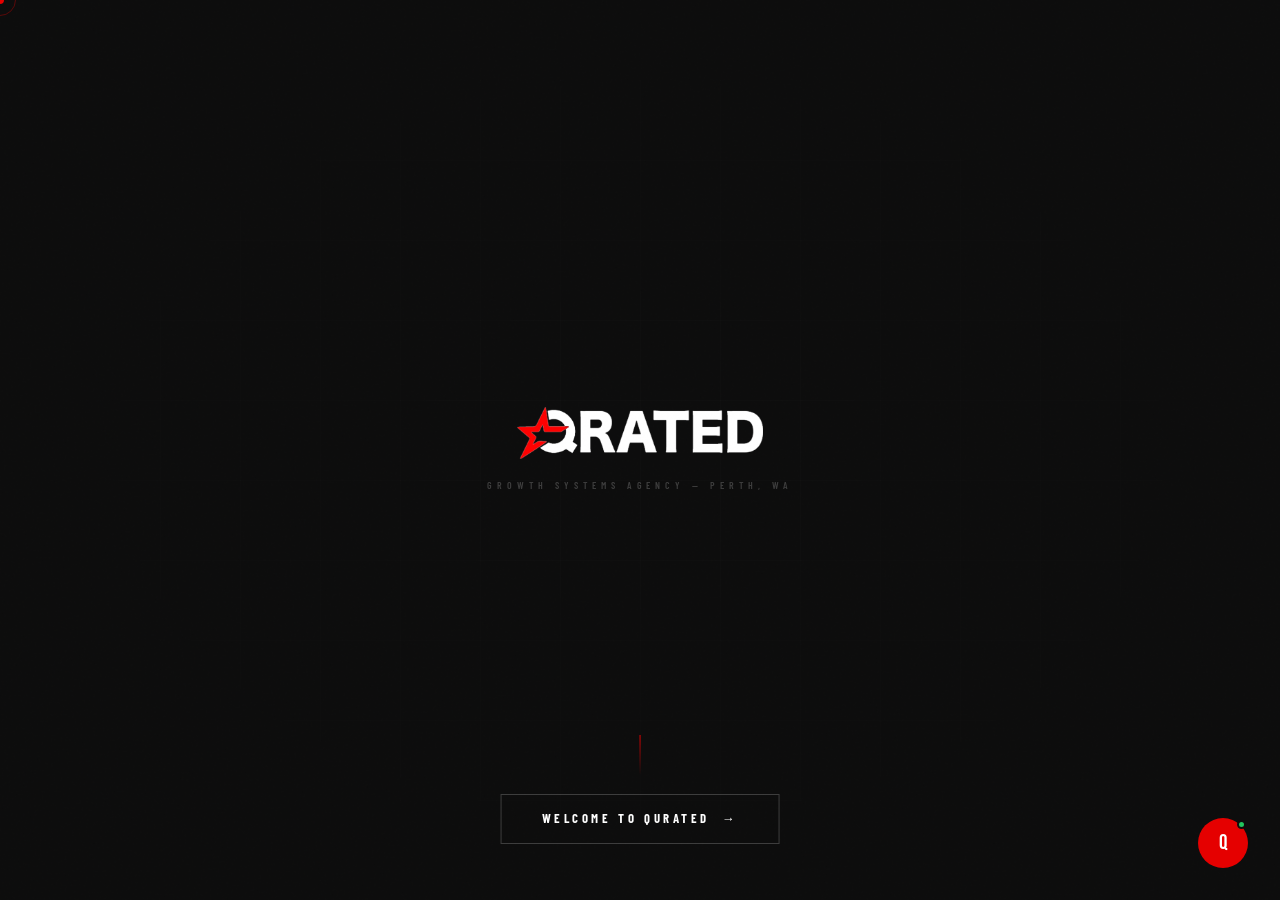
==== commit 336f482b: "Add files via upload" ====
--- a/index.html
+++ b/index.html
@@ -3,264 +3,45 @@
 <head>
 <meta charset="UTF-8"/>
 <meta name="viewport" content="width=device-width, initial-scale=1.0"/>
-<meta name="robots" content="index, follow"/>
-<title>Lead Generation Agency Perth | Qurated — Growth Systems</title>
-<meta name="description" content="Qurated is Perth's growth systems agency. We build lead generation systems — website, AI automation, CRM, and content — for businesses too busy to chase their own growth."/>
-<meta property="og:type" content="website"/>
-<meta property="og:url" content="https://www.quratedagency.com/"/>
-<meta property="og:title" content="Lead Generation Agency Perth | Qurated — Growth Systems"/>
-<meta property="og:description" content="Qurated is Perth's growth systems agency. We build lead generation systems — website, AI automation, CRM, and content — for businesses too busy to chase their own growth."/>
-<meta property="og:image" content="https://www.quratedagency.com/og-image.png"/>
-<meta name="twitter:card" content="summary_large_image"/>
-<meta name="twitter:title" content="Lead Generation Agency Perth | Qurated — Growth Systems"/>
-<meta name="twitter:description" content="Qurated is Perth's growth systems agency. We build lead generation systems — website, AI automation, CRM, and content — for businesses too busy to chase their own growth."/>
-<meta name="twitter:image" content="https://www.quratedagency.com/og-image.png"/>
-<link rel="canonical" href="https://www.quratedagency.com/"/>
+<meta name="robots" content="noindex"/>
+<title>Qurated — Growth Systems Agency Perth</title>
 <link rel="icon" type="image/png" href="favicon.png"/>
 <link rel="preconnect" href="https://fonts.googleapis.com"/>
 <link rel="preconnect" href="https://fonts.gstatic.com" crossorigin/>
 <link rel="preload" as="image" href="logo_long_white.png"/>
-<link href="https://fonts.googleapis.com/css2?family=Bebas+Neue&family=Barlow:wght@300;400;500&family=Barlow+Condensed:wght@400;500;600;700&display=swap" rel="stylesheet"/>
+<link rel="preload" as="style" href="https://fonts.googleapis.com/css2?family=Bebas+Neue&family=Barlow:wght@300;400;500&family=Barlow+Condensed:wght@400;500;600;700&display=swap" onload="this.rel='stylesheet'"/><noscript><link rel="stylesheet" href="https://fonts.googleapis.com/css2?family=Bebas+Neue&family=Barlow:wght@300;400;500&family=Barlow+Condensed:wght@400;500;600;700&display=swap"/></noscript>
 <link rel="stylesheet" href="style.css"/>
-<link href="https://assets.calendly.com/assets/external/widget.css" rel="stylesheet"/>
-<script type="application/ld+json">{
-  "@context":"https://schema.org",
-  "@type":["LocalBusiness","MarketingAgency"],
-  "name":"Qurated",
-  "description":"Perth growth systems agency building lead generation systems for businesses in Perth WA and Adelaide SA.",
-  "url":"https://www.quratedagency.com",
-  "telephone":"+61456847420",
-  "email":"info@quratedagency.com",
-  "logo":"https://www.quratedagency.com/logo_long_white.png",
-  "address":{"@type":"PostalAddress","addressLocality":"Perth","addressRegion":"WA","addressCountry":"AU"},
-  "areaServed":[{"@type":"City","name":"Perth"},{"@type":"City","name":"Adelaide"}],
-  "sameAs":["https://www.instagram.com/quratedagency"]
-}</script>
 </head>
-<body>
+<body class="cover-page">
 <div class="cursor" id="cursor"></div>
 <div class="cursor-ring" id="cursor-ring"></div>
 
-<!-- COVER OVERLAY — first visit only, hidden by JS on return visits -->
-<div id="cover-overlay">
-  <img class="cover-logo" src="logo_long_white.png" alt="Qurated"/>
-  <button class="cover-btn" id="enter-btn">Welcome to Qurated</button>
-  <span class="cover-scroll-hint">Perth, WA &nbsp;&middot;&nbsp; Growth Systems Agency</span>
+<div class="cover-wrap">
+  <div class="cover-grid"></div>
+  <div class="cover-logo-wrap">
+    <img src="logo_long_white.png" alt="Qurated" width="280" height="40"/>
+    <p class="cover-tagline">Growth Systems Agency — Perth, WA</p>
+  </div>
+  <div class="cover-bottom">
+    <div class="cover-line"></div>
+    <a href="home" class="cover-btn">Welcome to Qurated</a>
+  </div>
 </div>
 
-<nav id="nav">
-  <a href="index.html" class="nav-logo"><img src="logo_long_white.png" alt="Qurated Agency Perth" width="160" height="22"/></a>
-  <ul class="nav-links">
-    <li><a href="about.html">About</a></li>
-    <li><a href="real-estate.html">Real Estate</a></li>
-    <li><a href="trades.html">Trades</a></li>
-    <li><a href="capabilities.html">Capabilities</a></li>
-    <li><a href="qurate-now.html" class="nav-cta">Qurate Now &#x2192;</a></li>
-  </ul>
-  <button class="hamburger" id="hamburger" aria-label="Menu"><span></span><span></span><span></span></button>
-</nav>
-<div class="mobile-menu" id="mobile-menu">
-  <a href="about.html">About</a>
-  <a href="real-estate.html">Real Estate</a>
-  <a href="trades.html">Trades</a>
-  <a href="capabilities.html">Capabilities</a>
-  <a href="qurate-now.html" class="m-cta">Qurate Now &#x2192;</a>
-</div>
-
-<!-- HERO -->
-<section id="hero">
-  <div class="hero-grid"></div>
-  <div class="hero-q">Q</div>
-  <div class="hero-content">
-    <div class="hero-eye">Growth Systems Agency &mdash; Perth, WA</div>
-    <h1 class="hero-hl">We Build<br>The System.<br><span class="r">You Build<br>The Business.</span></h1>
-    <div class="hero-row">
-      <p class="hero-sub">You&rsquo;re already good at what you do. The problem is <strong>your pipeline doesn&rsquo;t reflect it.</strong> Qurated builds the lead generation system &mdash; website, automation, AI, and content &mdash; and runs it for Perth businesses so you stay focused on the work that pays.</p>
-      <div class="hero-acts">
-        <button class="btn btn-red" onclick="openCalendly()">Book a Free Diagnosis &rarr;</button>
-        <a href="#verticals" class="btn btn-ghost">See who we work with</a>
-      </div>
-    </div>
-  </div>
-  <div class="hero-scroll"><div class="scroll-line"></div><span class="scroll-txt">Scroll</span></div>
-</section>
-
-<div class="mq" aria-hidden="true"><div class="mq-track">
-  <span class="mq-item">Lead generation Perth</span><span class="mq-item mq-dot">&middot;</span>
-  <span class="mq-item">Marketing for tradies Perth</span><span class="mq-item mq-dot">&middot;</span>
-  <span class="mq-item">Real estate marketing Perth</span><span class="mq-item mq-dot">&middot;</span>
-  <span class="mq-item">AI enquiry handling</span><span class="mq-item mq-dot">&middot;</span>
-  <span class="mq-item">Automated follow-up</span><span class="mq-item mq-dot">&middot;</span>
-  <span class="mq-item">Website design Perth</span><span class="mq-item mq-dot">&middot;</span>
-  <span class="mq-item">CRM automation</span><span class="mq-item mq-dot">&middot;</span>
-  <span class="mq-item">Growth systems</span><span class="mq-item mq-dot">&middot;</span>
-  <span class="mq-item">Lead generation Perth</span><span class="mq-item mq-dot">&middot;</span>
-  <span class="mq-item">Marketing for tradies Perth</span><span class="mq-item mq-dot">&middot;</span>
-  <span class="mq-item">Real estate marketing Perth</span><span class="mq-item mq-dot">&middot;</span>
-  <span class="mq-item">AI enquiry handling</span><span class="mq-item mq-dot">&middot;</span>
-  <span class="mq-item">Automated follow-up</span><span class="mq-item mq-dot">&middot;</span>
-  <span class="mq-item">Website design Perth</span><span class="mq-item mq-dot">&middot;</span>
-  <span class="mq-item">CRM automation</span><span class="mq-item mq-dot">&middot;</span>
-  <span class="mq-item">Growth systems</span><span class="mq-item mq-dot">&middot;</span>
-</div></div>
-
-<!-- WHO WE WORK WITH -->
-<section id="verticals" class="sec" style="background:var(--s1);">
-  <div class="inner">
-    <div class="reveal">
-      <div class="ew">Who we work with</div>
-      <h2 class="sh" style="margin-bottom:.75rem;">Built for businesses<br>that <span class="r">do the work.</span></h2>
-      <p class="sb" style="margin-bottom:3rem;">We don&rsquo;t work with everyone. We&rsquo;re built for business owners who are specialists in their field and need a partner to build the system that fills their pipeline.</p>
-    </div>
-    <div class="vert-grid reveal">
-      <a href="trades.html" class="vert-card">
-        <div class="vert-card-n">01</div>
-        <div class="vert-label">Trades &amp; Construction</div>
-        <div class="vert-name">Perth &amp; Adelaide Tradies</div>
-        <p class="vert-desc">Plumbers, electricians, builders, and construction operators. High revenue, inconsistent pipeline. We build the system that makes your phone ring &mdash; without you managing it.</p>
-        <div class="vert-link">See what we build for tradies</div>
-      </a>
-      <a href="real-estate.html" class="vert-card">
-        <div class="vert-card-n">02</div>
-        <div class="vert-label">Real Estate</div>
-        <div class="vert-name">Perth Agents &amp; Principals</div>
-        <p class="vert-desc">Solo agents, small teams, and principals who want vendor leads and a personal brand that works for them between deals. Consistent presence. Consistent pipeline.</p>
-        <div class="vert-link">See what we build for agents</div>
-      </a>
-    </div>
-  </div>
-</section>
-
-<div class="divider"></div>
-
-<!-- THE APPROACH -->
-<section id="approach" class="sec" style="background:var(--black);">
-  <div class="inner">
-    <div class="why-layout">
-      <div>
-        <div class="ew reveal">How we think</div>
-        <h2 class="sh reveal" style="margin-bottom:1rem;">We diagnose before<br>we <span class="r">prescribe.</span></h2>
-        <p class="sb reveal" style="margin-bottom:2.5rem;">Most agencies pitch a package before they&rsquo;ve understood your business. We diagnose first &mdash; where the gaps are, what&rsquo;s costing you, what will actually move the needle &mdash; then we build exactly what&rsquo;s needed.</p>
-        <div class="why-pts reveal">
-          <div class="why-pt">
-            <div class="why-lbl">Our model</div>
-            <div class="why-title">One partner. One system. Everything connected.</div>
-            <p class="why-body">Website, content, CRM, AI, and ads under one roof &mdash; built to talk to each other. No handoffs, no gaps, no brief lost between agencies.</p>
-          </div>
-          <div class="why-pt">
-            <div class="why-lbl">Our edge</div>
-            <div class="why-title">AI embedded from day one.</div>
-            <p class="why-body">Every system we build has automation in its foundation. Leads followed up instantly. Enquiries handled 24/7. The machine works while you sleep.</p>
-          </div>
-          <div class="why-pt">
-            <div class="why-lbl">Our standard</div>
-            <div class="why-title">Results over deliverables. Always.</div>
-            <p class="why-body">We don&rsquo;t count posts or pages. We measure pipeline. Every engagement is built around a business outcome, not an output.</p>
-          </div>
-        </div>
-        <div style="margin-top:2rem;" class="reveal">
-          <a href="about.html" class="btn btn-ghost">About Qurated &rarr;</a>
-        </div>
-      </div>
-      <div class="why-box reveal">
-        <p class="why-quote">A doctor doesn&rsquo;t let the patient choose their own prescription. We diagnose your business, tell you exactly what it needs, and build it &mdash; no guesswork, no generic packages.</p>
-        <div class="wstat"><span class="wstat-lbl">Time to first results</span><span class="wstat-val">30 Days</span></div>
-        <div class="wstat"><span class="wstat-lbl">Marketing managed for you</span><span class="wstat-val">100%</span></div>
-        <div class="wstat"><span class="wstat-lbl">AI built into every system</span><span class="wstat-val">Always</span></div>
-        <div class="wstat"><span class="wstat-lbl">Stress added to your week</span><span class="wstat-val">Zero</span></div>
-      </div>
-    </div>
-  </div>
-</section>
-
-<div class="divider"></div>
-
-<!-- THE PROCESS — teaser, full on capabilities -->
-<section id="process" class="sec" style="background:var(--s1);">
-  <div class="inner">
-    <div class="proc-hdr">
-      <div>
-        <div class="ew reveal">How it works</div>
-        <h2 class="sh reveal">Four steps.<br><span class="r">No guesswork.</span></h2>
-      </div>
-      <p class="sb reveal">Every engagement runs the same system. No shortcuts, no strategy decks that live in a Google Drive. <a href="capabilities.html" style="color:var(--red);text-decoration:underline;text-underline-offset:3px;">See full capabilities &rarr;</a></p>
-    </div>
-    <div class="proc-steps">
-      <div class="proc-step reveal"><div class="proc-n">01</div><div class="proc-title">Diagnose</div><p class="proc-desc">We ask questions before we pitch. Only when we understand the problem do we prescribe the solution.</p></div>
-      <div class="proc-step reveal rd1"><div class="proc-n">02</div><div class="proc-title">Prescribe</div><p class="proc-desc">One clear recommendation. Scoped and costed before you commit to anything.</p></div>
-      <div class="proc-step reveal rd2"><div class="proc-n">03</div><div class="proc-title">Build</div><p class="proc-desc">One point of contact. One voice. The complexity stays behind the scenes.</p></div>
-      <div class="proc-step reveal rd3"><div class="proc-n">04</div><div class="proc-title">Compound</div><p class="proc-desc">Monthly optimisation. The system gets sharper every month. Good systems compound.</p></div>
-    </div>
-    <div class="proc-cta reveal">
-      <p class="proc-cta-text">The first step costs nothing. A 30-minute call where we tell you <em>exactly what your business needs</em> &mdash; no obligation.</p>
-      <button class="btn btn-red" onclick="openCalendly()">Book a Free Diagnosis &rarr;</button>
-    </div>
-  </div>
-</section>
-
-<!-- CTA -->
-<section class="cta-band">
-  <div class="cta-grid"></div>
-  <div class="cta-inner">
-    <div class="cta-eye">Perth &amp; Adelaide</div>
-    <h2 class="cta-hl">Ready to build<br>your system?</h2>
-    <p class="cta-sub">No pitch. No packages. Just a straight conversation about where your business is and what it would take to fix the pipeline.</p>
-    <div class="cta-acts">
-      <button class="btn btn-white" onclick="openCalendly()">Book a Free Diagnosis &rarr;</button>
-      <button class="btn btn-ghost-w" onclick="openQuinn()">Talk to Quinn first</button>
-    </div>
-  </div>
-</section>
-
-<footer>
-  <div class="footer-grid">
-    <div class="footer-brand">
-      <div class="footer-brand-logo"><img src="logo_long_white.png" alt="Qurated" width="160" height="20"/></div>
-      <p class="footer-tagline">We build the system. <em>You build the business.</em></p>
-      <p class="footer-desc">Growth systems agency &mdash; Perth, WA &amp; Adelaide, SA. Lead generation, AI automation, and content for businesses too busy to chase their own growth.</p>
-    </div>
-    <div>
-      <div class="footer-col-label">Company</div>
-      <ul class="footer-col-links">
-        <li><a href="index.html">Home</a></li>
-        <li><a href="about.html">About</a></li>
-        <li><a href="capabilities.html">Capabilities</a></li>
-        <li><a href="qurate-now.html">Qurate Now</a></li>
-      </ul>
-    </div>
-    <div>
-      <div class="footer-col-label">Who We Serve</div>
-      <ul class="footer-col-links">
-        <li><a href="trades.html">Trades &amp; Construction</a></li>
-        <li><a href="real-estate.html">Real Estate Agents</a></li>
-      </ul>
-    </div>
-    <div>
-      <div class="footer-col-label">Contact</div>
-      <ul class="footer-col-links">
-        <li><a href="mailto:info@quratedagency.com">info@quratedagency.com</a></li>
-        <li><a href="tel:0456847420">0456 847 420</a></li>
-        <li><a href="https://instagram.com/quratedagency" target="_blank" rel="noopener">@quratedagency</a></li>
-      </ul>
-    </div>
-  </div>
-  <div class="footer-bottom">
-    <p class="footer-copy">&copy; 2026 Qurated &middot; Perth, WA &middot; Adelaide, SA &middot; <a href="mailto:info@quratedagency.com">info@quratedagency.com</a></p>
-    <p class="footer-copy"><a href="qurate-now.html">Start a conversation &#x2192;</a></p>
-  </div>
-</footer>
+<!-- QUINN on cover — minimal, delayed proactive -->
+<script>const QUINN_PAGE='cover';</script>
 <div class="quinn-bubble" id="quinn-bubble">
-  <div class="q-proactive" id="q-proactive" onclick="openQuinn()">Not sure if we're the right fit? Ask Quinn &#x2192;</div>
+  <div class="q-proactive" id="q-proactive" onclick="openQuinn()">Not sure where to start? Ask Quinn →</div>
   <div class="q-panel" id="q-panel">
-    <div class="q-hd"><div class="q-av">Q</div><div><div class="q-nm">Quinn</div><div class="q-st">Online &middot; Qurated AI</div></div></div>
+    <div class="q-hd"><div class="q-av">Q</div><div><div class="q-nm">Quinn</div><div class="q-st">Online now · Qurated AI</div></div></div>
     <div class="q-msgs" id="q-msgs"><div class="q-typing" id="q-typing"><span></span><span></span><span></span></div></div>
     <div class="q-chips hidden" id="q-chips"></div>
-    <div class="q-input-row"><input class="q-input" id="q-input" type="text" placeholder="Or type a message..." autocomplete="off"/><button class="q-send" id="q-send" aria-label="Send">&#x2192;</button></div>
+    <div class="q-input-row"><input class="q-input" id="q-input" type="text" placeholder="Ask me anything..." autocomplete="off"/><button class="q-send" id="q-send" aria-label="Send">→</button></div>
   </div>
   <button class="q-toggle" id="q-toggle" aria-label="Chat with Quinn"><span class="q-toggle-q">Q</span><span class="q-badge"></span></button>
 </div>
-<script async src="https://assets.calendly.com/assets/external/widget.js"></script>
-<script src="main.js"></script>
-<script src="quinn-widget.js"></script>
+
+<script src="main.js" defer></script>
+<script src="quinn-widget.js" defer></script>
 </body>
-</html>+</html>
--- a/style.css
+++ b/style.css
@@ -1,88 +1,59 @@
-/* ─────────────────────────────────────────────────
-   QURATED — Shared Design System
-   style.css · All pages link this file
-   ───────────────────────────────────────────────── */
-
-/* ── TOKENS ── */
 :root{
-  --red:#e50000;--red-dk:#b00000;
-  --black:#0d0d0d;--s1:#111111;--s2:#181818;--s3:#222222;
+  --red:#e50000;--red-dk:#b00000;--black:#0d0d0d;
+  --s1:#111111;--s2:#181818;--s3:#222222;
   --w100:rgba(255,255,255,1);--w60:rgba(255,255,255,.6);
   --w40:rgba(255,255,255,.4);--w20:rgba(255,255,255,.2);
   --w08:rgba(255,255,255,.08);--w04:rgba(255,255,255,.04);
-  --fd:'Bebas Neue',sans-serif;
-  --fc:'Barlow Condensed',sans-serif;
-  --fb:'Barlow',sans-serif;
-  --t-hero:clamp(3.5rem,6.5vw,7rem);
-  --t-display:clamp(2.8rem,5vw,5rem);
-  --t-section:clamp(1.9rem,3.2vw,3.2rem);
-  --t-card:1.35rem;--t-label:.68rem;--t-body:.9rem;--t-sm:.8rem;
+  --fd:'Bebas Neue',sans-serif;--fc:'Barlow Condensed',sans-serif;--fb:'Barlow',sans-serif;
+  --t-display:clamp(2.8rem,5vw,5rem);--t-hero:clamp(3.5rem,6.5vw,7rem);
+  --t-section:clamp(2rem,3.5vw,3.5rem);--t-card:1.4rem;
+  --t-label:.7rem;--t-body:.9rem;--t-sm:.8rem;
 }
-
-/* ── RESET ── */
 *,*::before,*::after{box-sizing:border-box;margin:0;padding:0;}
 html{scroll-behavior:smooth;scroll-padding-top:68px;}
 section[id]{scroll-margin-top:68px;}
 body{background:var(--black);color:var(--w100);font-family:var(--fb);font-weight:300;line-height:1.65;overflow-x:hidden;-webkit-font-smoothing:antialiased;}
 ::selection{background:var(--red);color:var(--w100);}
 ::-webkit-scrollbar{width:3px;}::-webkit-scrollbar-track{background:var(--black);}::-webkit-scrollbar-thumb{background:var(--red);}
-*{cursor:none!important;}
-a{color:inherit;text-decoration:none;}
-img{display:block;max-width:100%;}
-
-/* ── CURSOR ── */
+body:not(.touch) *{cursor:none!important;}
+
+/* CURSOR */
 .cursor{position:fixed;width:8px;height:8px;background:var(--red);border-radius:50%;pointer-events:none;z-index:9999;transform:translate(-50%,-50%);transition:width .2s,height .2s;}
 .cursor-ring{position:fixed;width:32px;height:32px;border:1px solid rgba(229,0,0,.35);border-radius:50%;pointer-events:none;z-index:9998;transform:translate(-50%,-50%);transition:width .3s,height .3s,opacity .3s;}
 .cursor.h{width:12px;height:12px;}.cursor-ring.h{width:44px;height:44px;opacity:.6;}
-body::after{content:'';position:fixed;inset:0;background-image:url("data:image/svg+xml,%3Csvg viewBox='0 0 512 512' xmlns='http://www.w3.org/2000/svg'%3E%3Cfilter id='n'%3E%3CfeTurbulence type='fractalNoise' baseFrequency='0.75' numOctaves='4' stitchTiles='stitch'/%3E%3C/filter%3E%3Crect width='100%25' height='100%25' filter='url(%23n)' opacity='0.03'/%3E%3C/svg%3E");pointer-events:none;z-index:997;opacity:.3;}
-
-/* ── COVER OVERLAY ── */
-#cover-overlay{position:fixed;inset:0;background:var(--black);z-index:9990;display:flex;flex-direction:column;align-items:center;justify-content:center;transition:opacity .9s ease;}
-#cover-overlay.gone{opacity:0;pointer-events:none;}
-.cover-logo{width:clamp(180px,30vw,340px);animation:coverfade 1.4s ease forwards;}
-@keyframes coverfade{from{opacity:0;transform:translateY(12px);}to{opacity:1;transform:translateY(0);}}
-.cover-btn{position:absolute;bottom:3.5rem;left:50%;transform:translateX(-50%);font-family:var(--fc);font-size:.78rem;font-weight:700;letter-spacing:.28em;text-transform:uppercase;color:var(--w100);border:1px solid var(--w20);padding:.9rem 2.4rem;background:transparent;transition:border-color .3s,color .3s;opacity:0;animation:coverfade 1s 1s forwards;}
-.cover-btn:hover{border-color:var(--red);color:var(--red);}
-.cover-scroll-hint{position:absolute;bottom:1.5rem;left:50%;transform:translateX(-50%);font-family:var(--fc);font-size:.58rem;letter-spacing:.25em;text-transform:uppercase;color:var(--w20);opacity:0;animation:coverfade .8s 2s forwards;}
-
-/* ── NAV ── */
+body::after{content:'';position:fixed;inset:0;background-image:url("data:image/svg+xml,%3Csvg viewBox='0 0 512 512' xmlns='http://www.w3.org/2000/svg'%3E%3Cfilter id='n'%3E%3CfeTurbulence type='fractalNoise' baseFrequency='0.75' numOctaves='4' stitchTiles='stitch'/%3E%3C/filter%3E%3Crect width='100%25' height='100%25' filter='url(%23n)' opacity='0.03'/%3E%3C/svg%3E");pointer-events:none;z-index:998;opacity:.3;}
+
+/* All decorative overlays — never intercept clicks or taps */
+.hero-grid,.cover-grid,.cta-grid,.about-big,.hero-q{pointer-events:none;}
+
+/* NAV */
 nav{position:fixed;top:0;left:0;right:0;z-index:900;height:68px;display:flex;align-items:center;justify-content:space-between;padding:0 3rem;border-bottom:1px solid transparent;transition:background .4s,border-color .4s;}
 nav.scrolled{background:rgba(13,13,13,.97);backdrop-filter:blur(20px);border-bottom-color:var(--w08);}
-.nav-logo{display:flex;align-items:center;}
-.nav-logo img{height:22px;width:auto;max-width:160px;object-fit:contain;object-position:left;}
-.nav-links{display:flex;align-items:center;gap:2.25rem;list-style:none;}
-.nav-links a{font-family:var(--fc);font-size:.68rem;font-weight:600;letter-spacing:.2em;text-transform:uppercase;color:var(--w40);transition:color .2s;}
+.nav-logo img{height:28px;width:auto;max-width:200px;object-fit:contain;object-position:left;}
+.nav-links{display:flex;align-items:center;gap:2rem;list-style:none;}
+.nav-links a{font-family:var(--fc);font-size:.68rem;font-weight:600;letter-spacing:.2em;text-transform:uppercase;color:var(--w40);text-decoration:none;transition:color .2s;}
 .nav-links a:hover,.nav-links a.active{color:var(--w100);}
 .nav-cta{background:var(--red)!important;color:var(--black)!important;padding:.48rem 1.25rem;letter-spacing:.14em!important;transition:background .2s!important;}
 .nav-cta:hover{background:var(--w100)!important;color:var(--black)!important;}
 .hamburger{display:none;flex-direction:column;gap:5px;background:none;border:none;padding:4px;}
 .hamburger span{display:block;width:22px;height:1.5px;background:var(--w100);transition:all .3s;}
-.hamburger.open span:nth-child(1){transform:rotate(45deg) translate(5px,5px);}
-.hamburger.open span:nth-child(2){opacity:0;}
-.hamburger.open span:nth-child(3){transform:rotate(-45deg) translate(5px,-5px);}
-.mobile-menu{position:fixed;inset:0;background:var(--black);z-index:9996;display:flex;flex-direction:column;align-items:center;justify-content:center;gap:2.25rem;opacity:0;pointer-events:none;transition:opacity .3s;}
+.mobile-menu{position:fixed;inset:0;background:var(--black);z-index:800;display:flex;flex-direction:column;align-items:center;justify-content:center;gap:2rem;opacity:0;pointer-events:none;transition:opacity .3s;}
 .mobile-menu.open{opacity:1;pointer-events:all;}
-.mobile-menu a{font-family:var(--fd);font-size:2.8rem;letter-spacing:.08em;color:var(--w100);}
+.mobile-menu a{font-family:var(--fd);font-size:2.8rem;letter-spacing:.1em;color:var(--w100);text-decoration:none;}
 .mobile-menu a:hover{color:var(--red);}
-.mobile-menu .m-cta{font-family:var(--fc);font-size:.82rem;font-weight:700;letter-spacing:.2em;text-transform:uppercase;color:var(--black);background:var(--red);padding:.9rem 2.5rem;margin-top:.5rem;}
-
-/* ── SHARED LAYOUT ── */
+.mobile-menu .m-cta{font-family:var(--fc);font-size:.85rem;font-weight:700;letter-spacing:.2em;text-transform:uppercase;color:var(--black);background:var(--red);padding:.9rem 2.5rem;}
+
+/* SHARED LAYOUT */
 .sec{padding:6rem 3rem;}
 .inner{max-width:1140px;margin:0 auto;}
-.ew{font-family:var(--fc);font-size:var(--t-label);font-weight:700;letter-spacing:.35em;text-transform:uppercase;color:var(--red);margin-bottom:.9rem;display:flex;align-items:center;gap:.6rem;}
-.ew::before{content:'';display:block;width:18px;height:1px;background:var(--red);flex-shrink:0;}
-.sh{font-family:var(--fd);font-size:var(--t-section);line-height:.96;letter-spacing:.02em;color:var(--w100);}
+.ew{font-family:var(--fc);font-size:var(--t-label);font-weight:700;letter-spacing:.35em;text-transform:uppercase;color:var(--red);margin-bottom:1rem;display:flex;align-items:center;gap:.65rem;}
+.ew::before{content:'';display:block;width:18px;height:1px;background:var(--red);}
+.sh{font-family:var(--fd);font-size:var(--t-section);line-height:1;letter-spacing:.02em;color:var(--w100);}
 .sb{font-size:var(--t-body);color:var(--w40);line-height:1.8;max-width:540px;}
 .sb strong{color:var(--w100);font-weight:400;}
 .r{color:var(--red);}
 .divider{height:1px;background:var(--w08);}
-.crumb{font-family:var(--fc);font-size:.62rem;font-weight:600;letter-spacing:.22em;text-transform:uppercase;color:var(--w20);margin-bottom:1.2rem;display:flex;align-items:center;gap:.6rem;}
-.crumb::before{content:'';display:block;width:16px;height:1px;background:var(--w20);}
-.crumb a{color:var(--w20);transition:color .2s;}.crumb a:hover{color:var(--w60);}
-.crumb-sep{opacity:.4;}
-
-/* ── BUTTONS ── */
-.btn{display:inline-flex;align-items:center;gap:.5rem;font-family:var(--fc);font-size:.76rem;font-weight:700;letter-spacing:.18em;text-transform:uppercase;padding:.85rem 1.9rem;border:1px solid;transition:all .22s;white-space:nowrap;}
+.btn{display:inline-flex;align-items:center;gap:.5rem;font-family:var(--fc);font-size:.78rem;font-weight:700;letter-spacing:.18em;text-transform:uppercase;padding:.85rem 1.9rem;border:1px solid;transition:all .22s;white-space:nowrap;text-decoration:none;}
 .btn-red{background:var(--red);border-color:var(--red);color:var(--black);}
 .btn-red:hover{background:var(--w100);border-color:var(--w100);}
 .btn-ghost{background:transparent;border-color:var(--w20);color:var(--w100);}
@@ -92,98 +63,88 @@
 .btn-ghost-w{background:transparent;border-color:rgba(255,255,255,.35);color:var(--w100);}
 .btn-ghost-w:hover{border-color:var(--w100);}
 
-/* ── MARQUEE ── */
-.mq{overflow:hidden;background:var(--red);padding:.58rem 0;border-top:1px solid var(--red-dk);border-bottom:1px solid var(--red-dk);}
-.mq-track{display:flex;width:max-content;animation:mq 42s linear infinite;}
-.mq-item{font-family:var(--fc);font-size:.6rem;font-weight:700;letter-spacing:.28em;text-transform:uppercase;color:var(--black);padding:0 2rem;white-space:nowrap;}
-.mq-dot{opacity:.28;}
+/* MARQUEE */
+.mq{overflow:hidden;background:var(--red);padding:.6rem 0;border-top:1px solid var(--red-dk);border-bottom:1px solid var(--red-dk);}
+.mq-track{display:flex;width:max-content;animation:mq 40s linear infinite;}
+.mq-item{font-family:var(--fc);font-size:.62rem;font-weight:700;letter-spacing:.3em;text-transform:uppercase;color:var(--black);padding:0 2rem;white-space:nowrap;}
+.mq-dot{opacity:.3;}
 @keyframes mq{from{transform:translateX(0);}to{transform:translateX(-50%);}}
 
-/* ── HERO — Home ── */
+/* ── COVER PAGE ─────────────────────────────────────────── */
+body.cover-page{overflow:hidden;}
+.cover-wrap{min-height:100vh;display:flex;flex-direction:column;align-items:center;justify-content:center;position:relative;overflow:hidden;}
+.cover-grid{position:absolute;inset:0;background-image:linear-gradient(var(--w04) 1px,transparent 1px),linear-gradient(90deg,var(--w04) 1px,transparent 1px);background-size:80px 80px;opacity:.5;mask-image:radial-gradient(ellipse 70% 70% at 50% 50%,rgba(0,0,0,.6),transparent);}
+.cover-logo-wrap{display:flex;flex-direction:column;align-items:center;gap:0;opacity:0;animation:coverLogoIn 1.1s .3s cubic-bezier(.16,1,.3,1) forwards;}
+.cover-logo-wrap img{height:52px;width:auto;max-width:320px;object-fit:contain;filter:invert(0);}
+.cover-tagline{font-family:var(--fc);font-size:.62rem;font-weight:600;letter-spacing:.5em;text-transform:uppercase;color:var(--w20);margin-top:1.1rem;}
+.cover-bottom{position:absolute;bottom:3.5rem;left:50%;transform:translateX(-50%);display:flex;flex-direction:column;align-items:center;gap:1.2rem;opacity:0;animation:coverBtnIn .9s .9s cubic-bezier(.16,1,.3,1) forwards;}
+.cover-btn{font-family:var(--fc);font-size:.8rem;font-weight:700;letter-spacing:.28em;text-transform:uppercase;color:var(--w100);text-decoration:none;border:1px solid var(--w20);padding:.85rem 2.5rem;transition:border-color .25s,color .25s,background .25s;display:inline-flex;align-items:center;gap:.75rem;}
+.cover-btn:hover{border-color:var(--red);background:var(--red);color:var(--black);}
+.cover-btn::after{content:'→';transition:transform .25s;}
+.cover-btn:hover::after{transform:translateX(4px);}
+.cover-line{width:1px;height:40px;background:linear-gradient(to bottom,var(--red),transparent);animation:sp 2.4s ease-in-out infinite;}
+@keyframes coverLogoIn{from{opacity:0;transform:translateY(20px);}to{opacity:1;transform:translateY(0);}}
+@keyframes coverBtnIn{from{opacity:0;transform:translateX(-50%) translateY(16px);}to{opacity:1;transform:translateX(-50%) translateY(0);}}
+
+/* ── HOME HERO ──────────────────────────────────────────── */
 #hero{min-height:100vh;display:flex;flex-direction:column;justify-content:flex-end;padding:0 3rem 5.5rem;position:relative;overflow:hidden;}
-.hero-grid{position:absolute;inset:0;background-image:linear-gradient(var(--w04) 1px,transparent 1px),linear-gradient(90deg,var(--w04) 1px,transparent 1px);background-size:72px 72px;mask-image:linear-gradient(to bottom,transparent 0%,rgba(0,0,0,.45) 45%,transparent 100%);}
+.hero-grid{position:absolute;inset:0;background-image:linear-gradient(var(--w04) 1px,transparent 1px),linear-gradient(90deg,var(--w04) 1px,transparent 1px);background-size:72px 72px;mask-image:linear-gradient(to bottom,transparent 0%,rgba(0,0,0,.5) 45%,transparent 100%);}
 .hero-q{position:absolute;right:-3vw;bottom:-6vh;font-family:var(--fd);font-size:58vw;color:var(--w100);opacity:.022;line-height:1;user-select:none;animation:qdrift 22s ease-in-out infinite alternate;pointer-events:none;}
 @keyframes qdrift{from{transform:rotate(-2deg);}to{transform:rotate(1.5deg);}}
 .hero-content{position:relative;z-index:1;padding-top:9rem;}
 .hero-eye{font-family:var(--fc);font-size:var(--t-label);font-weight:700;letter-spacing:.38em;text-transform:uppercase;color:var(--red);margin-bottom:1.5rem;display:flex;align-items:center;gap:.8rem;opacity:0;animation:fu .7s .1s forwards;}
 .hero-eye::before{content:'';display:block;width:28px;height:1px;background:var(--red);}
 .hero-hl{font-family:var(--fd);font-size:var(--t-hero);line-height:.9;letter-spacing:.02em;margin-bottom:2.5rem;opacity:0;animation:fu .8s .25s forwards;}
+.hero-hl .r{color:var(--red);}
 .hero-row{display:flex;align-items:flex-end;justify-content:space-between;gap:3rem;opacity:0;animation:fu .8s .4s forwards;}
 .hero-sub{font-size:var(--t-body);color:var(--w40);line-height:1.8;max-width:440px;}
 .hero-sub strong{color:var(--w100);font-weight:400;}
 .hero-acts{display:flex;flex-direction:column;align-items:flex-end;gap:.9rem;flex-shrink:0;}
-.hero-scroll{position:absolute;bottom:2.5rem;left:50%;transform:translateX(-50%);display:flex;flex-direction:column;align-items:center;gap:8px;opacity:0;animation:fu .6s .9s forwards;}
+.hero-scroll{position:absolute;bottom:2.5rem;left:50%;transform:translateX(-50%);display:flex;flex-direction:column;align-items:center;gap:8px;opacity:0;animation:fu .6s .8s forwards;}
 .scroll-line{width:1px;height:44px;background:linear-gradient(to bottom,var(--red),transparent);animation:sp 2.2s ease-in-out infinite;}
-.scroll-txt{font-family:var(--fc);font-size:.58rem;letter-spacing:3px;text-transform:uppercase;color:var(--w20);}
-@keyframes fu{from{opacity:0;transform:translateY(18px);}to{opacity:1;transform:translateY(0);}}
-@keyframes sp{0%,100%{opacity:.35;}50%{opacity:1;}}
-
-/* ── HERO — Vertical pages ── */
-.vhero{min-height:75vh;display:flex;flex-direction:column;justify-content:flex-end;padding:0 3rem 5rem;position:relative;overflow:hidden;}
+.scroll-txt{font-family:var(--fc);font-size:.6rem;letter-spacing:3px;text-transform:uppercase;color:var(--w20);}
+
+/* INDUSTRY PAGE HERO */
+.vhero{min-height:72vh;display:flex;flex-direction:column;justify-content:flex-end;padding:0 3rem 5rem;position:relative;overflow:hidden;background:var(--black);}
 .vhero .hero-grid{position:absolute;inset:0;background-image:linear-gradient(var(--w04) 1px,transparent 1px),linear-gradient(90deg,var(--w04) 1px,transparent 1px);background-size:72px 72px;mask-image:linear-gradient(to bottom,transparent 0%,rgba(0,0,0,.4) 50%,transparent 100%);}
 .vhero-content{position:relative;z-index:1;padding-top:8rem;}
-.vhero-hl{font-family:var(--fd);font-size:clamp(2.8rem,5.5vw,6.5rem);line-height:.92;letter-spacing:.02em;margin-bottom:2rem;opacity:0;animation:fu .8s .2s forwards;}
-.vhero-row{display:flex;align-items:flex-end;justify-content:space-between;gap:3rem;opacity:0;animation:fu .8s .38s forwards;}
+.vhero-crumb{font-family:var(--fc);font-size:.65rem;font-weight:600;letter-spacing:.28em;text-transform:uppercase;color:var(--w20);margin-bottom:1.2rem;display:flex;align-items:center;gap:.6rem;}
+.vhero-crumb::before{content:'';display:block;width:20px;height:1px;background:var(--w20);}
+.vhero-crumb a{color:var(--w20);text-decoration:none;transition:color .2s;}
+.vhero-crumb a:hover{color:var(--w60);}
+.vhero-eye{font-family:var(--fc);font-size:var(--t-label);font-weight:700;letter-spacing:.38em;text-transform:uppercase;color:var(--red);margin-bottom:1.25rem;display:flex;align-items:center;gap:.8rem;opacity:0;animation:fu .7s .1s forwards;}
+.vhero-eye::before{content:'';display:block;width:28px;height:1px;background:var(--red);}
+.vhero-hl{font-family:var(--fd);font-size:clamp(3rem,5.5vw,6.5rem);line-height:.92;letter-spacing:.02em;margin-bottom:2rem;opacity:0;animation:fu .8s .25s forwards;}
+.vhero-row{display:flex;align-items:flex-end;justify-content:space-between;gap:3rem;opacity:0;animation:fu .8s .4s forwards;}
 .vhero-sub{font-size:var(--t-body);color:var(--w40);line-height:1.8;max-width:480px;}
 .vhero-sub strong{color:var(--w100);font-weight:400;}
 .vhero-acts{display:flex;flex-direction:column;align-items:flex-end;gap:.9rem;flex-shrink:0;}
-.vhero-eye{font-family:var(--fc);font-size:var(--t-label);font-weight:700;letter-spacing:.38em;text-transform:uppercase;color:var(--red);margin-bottom:1.25rem;display:flex;align-items:center;gap:.8rem;opacity:0;animation:fu .7s .1s forwards;}
-.vhero-eye::before{content:'';display:block;width:28px;height:1px;background:var(--red);}
-
-/* ── HOME — Vertical cards ── */
-.vert-grid{display:grid;grid-template-columns:1fr 1fr;gap:1px;background:var(--w08);border:1px solid var(--w08);margin-top:3rem;}
-.vert-card{background:var(--s1);padding:3rem 2.5rem;position:relative;overflow:hidden;transition:background .3s;}
-.vert-card::before{content:'';position:absolute;top:0;left:0;right:0;height:2px;background:var(--red);transform:scaleX(0);transform-origin:left;transition:transform .4s;}
-.vert-card:hover{background:var(--s2);}
-.vert-card:hover::before{transform:scaleX(1);}
-.vert-label{font-family:var(--fc);font-size:.58rem;font-weight:700;letter-spacing:.3em;text-transform:uppercase;color:var(--red);margin-bottom:.6rem;}
-.vert-name{font-family:var(--fd);font-size:clamp(1.8rem,3vw,2.8rem);letter-spacing:.04em;color:var(--w100);margin-bottom:.75rem;line-height:1;}
-.vert-desc{font-size:var(--t-sm);color:var(--w40);line-height:1.75;margin-bottom:1.75rem;max-width:360px;}
-.vert-link{font-family:var(--fc);font-size:.7rem;font-weight:700;letter-spacing:.18em;text-transform:uppercase;color:var(--red);display:flex;align-items:center;gap:.6rem;transition:gap .2s;}
-.vert-link:hover{gap:.9rem;}
-.vert-link::after{content:'→';}
-.vert-card-n{position:absolute;bottom:1.5rem;right:2rem;font-family:var(--fd);font-size:5rem;color:var(--w04);line-height:1;}
-
-/* ── ABOUT ── */
-.about-intro{display:grid;grid-template-columns:1fr 1fr;gap:5rem;align-items:start;margin-top:3rem;}
-.about-statement{font-family:var(--fd);font-size:clamp(2rem,4vw,4rem);line-height:.95;letter-spacing:.02em;color:var(--w100);margin-bottom:2rem;}
-.about-body{font-size:var(--t-body);color:var(--w40);line-height:1.85;margin-bottom:1.4rem;}
-.about-body strong{color:var(--w100);font-weight:400;}
-.about-values{display:flex;flex-direction:column;margin-top:3rem;}
-.about-val{padding:1.5rem 0;border-bottom:1px solid var(--w08);}
-.about-val:first-child{border-top:1px solid var(--w08);}
-.av-label{font-family:var(--fc);font-size:.58rem;font-weight:700;letter-spacing:.28em;text-transform:uppercase;color:var(--red);margin-bottom:.3rem;}
-.av-title{font-family:var(--fc);font-size:.95rem;font-weight:700;color:var(--w100);margin-bottom:.25rem;letter-spacing:.03em;}
-.av-body{font-size:var(--t-sm);color:var(--w40);line-height:1.72;}
-.about-right{display:flex;flex-direction:column;gap:0;}
-.about-stat{padding:1.25rem 0;border-bottom:1px solid var(--w08);display:flex;justify-content:space-between;align-items:center;}
-.about-stat:first-child{border-top:1px solid var(--w08);}
-.as-label{font-family:var(--fc);font-size:.65rem;font-weight:600;letter-spacing:.18em;text-transform:uppercase;color:var(--w40);}
-.as-val{font-family:var(--fd);font-size:1.8rem;color:var(--red);letter-spacing:.05em;}
-.about-philosophy{background:var(--s2);border:1px solid var(--w08);padding:2.5rem;margin-top:1.5rem;position:relative;}
-.about-philosophy::before{content:'"';position:absolute;top:.25rem;left:1.75rem;font-family:var(--fd);font-size:6rem;color:var(--red);line-height:1;opacity:.07;}
-.ap-quote{font-family:var(--fc);font-size:1.1rem;font-weight:600;line-height:1.5;letter-spacing:.02em;color:var(--w100);padding-top:1.5rem;}
-
-/* ── PROBLEM — shared across pages ── */
-.prob-headline-wrap{margin-bottom:3.5rem;}
-.prob-headline{font-family:var(--fd);font-size:var(--t-display);line-height:.95;letter-spacing:.02em;color:var(--w100);max-width:860px;}
+
+@keyframes fu{from{opacity:0;transform:translateY(18px);}to{opacity:1;transform:translateY(0);}}
+@keyframes sp{0%,100%{opacity:.35;}50%{opacity:1;}}
+
+/* PROBLEM SECTION */
+#problem,.prob-sec{background:var(--s1);}
+.prob-headline-wrap{margin-bottom:4rem;}
+.prob-headline{font-family:var(--fd);font-size:var(--t-display);line-height:.95;letter-spacing:.02em;color:var(--w100);max-width:900px;}
 .prob-layout{display:grid;grid-template-columns:1fr 1fr;gap:4rem;align-items:start;}
 .prob-list{display:flex;flex-direction:column;}
-.prob-item{display:flex;gap:1.5rem;padding:1.6rem 0;border-bottom:1px solid var(--w08);}
+.prob-item{display:flex;gap:1.5rem;padding:1.75rem 0;border-bottom:1px solid var(--w08);}
 .prob-item:first-child{border-top:1px solid var(--w08);}
 .p-n{font-family:var(--fd);font-size:1.1rem;color:var(--red);line-height:1;flex-shrink:0;width:22px;margin-top:.1rem;}
-.p-t strong{font-family:var(--fc);font-size:.92rem;font-weight:600;letter-spacing:.04em;color:var(--w100);display:block;margin-bottom:.32rem;}
+.p-t strong{font-family:var(--fc);font-size:.95rem;font-weight:600;letter-spacing:.04em;color:var(--w100);display:block;margin-bottom:.35rem;}
 .p-t p{font-size:var(--t-sm);color:var(--w40);line-height:1.75;}
-.prob-aside{display:flex;flex-direction:column;gap:2.5rem;padding-top:.2rem;}
-.prob-statement{font-family:var(--fc);font-size:1rem;font-weight:600;color:var(--w60);line-height:1.65;letter-spacing:.02em;border-left:2px solid var(--red);padding-left:1.5rem;}
+.prob-aside{display:flex;flex-direction:column;justify-content:space-between;gap:2.5rem;padding-top:.25rem;}
+.prob-statement{font-family:var(--fc);font-size:1.05rem;font-weight:600;color:var(--w60);line-height:1.6;letter-spacing:.02em;border-left:2px solid var(--red);padding-left:1.5rem;max-width:380px;}
 .prob-statement em{color:var(--w100);font-style:normal;}
-.prob-stats{display:flex;flex-direction:column;}
+.prob-stats{display:flex;flex-direction:column;gap:0;}
 .pstat{display:flex;justify-content:space-between;align-items:center;padding:.85rem 0;border-bottom:1px solid var(--w08);}
 .pstat:first-child{border-top:1px solid var(--w08);}
-.pstat-lbl{font-family:var(--fc);font-size:.62rem;font-weight:600;letter-spacing:.2em;text-transform:uppercase;color:var(--w40);}
+.pstat-lbl{font-family:var(--fc);font-size:.65rem;font-weight:600;letter-spacing:.2em;text-transform:uppercase;color:var(--w40);}
 .pstat-val{font-family:var(--fd);font-size:1.3rem;color:var(--red);letter-spacing:.05em;}
 
-/* ── SERVICES — cards ── */
+/* SERVICES */
+#services,.svc-sec{background:var(--black);}
 .svc-hdr{display:grid;grid-template-columns:1fr 1fr;gap:4rem;align-items:end;margin-bottom:3rem;}
 .svc-grid{display:grid;grid-template-columns:repeat(3,1fr);gap:1px;background:var(--w08);border:1px solid var(--w08);}
 .svc-card{background:var(--s1);padding:2.5rem 2rem;position:relative;overflow:hidden;transition:background .3s;}
@@ -191,35 +152,35 @@
 .svc-card:hover{background:var(--s2);}
 .svc-card:hover::before{transform:scaleX(1);}
 .svc-n{font-family:var(--fd);font-size:3rem;color:var(--w04);line-height:1;margin-bottom:1.25rem;}
-.svc-tag{font-family:var(--fc);font-size:.56rem;font-weight:700;letter-spacing:.28em;text-transform:uppercase;color:var(--red);margin-bottom:.3rem;}
-.svc-name{font-family:var(--fd);font-size:var(--t-card);letter-spacing:.04em;color:var(--w100);margin-bottom:.7rem;}
-.svc-desc{font-size:var(--t-sm);color:var(--w40);line-height:1.75;margin-bottom:1.4rem;}
-.svc-list{list-style:none;display:flex;flex-direction:column;gap:.38rem;}
-.svc-list li{font-family:var(--fc);font-size:.76rem;font-weight:500;color:var(--w40);display:flex;align-items:center;gap:.6rem;}
+.svc-tag{font-family:var(--fc);font-size:.58rem;font-weight:700;letter-spacing:.3em;text-transform:uppercase;color:var(--red);margin-bottom:.3rem;}
+.svc-name{font-family:var(--fd);font-size:var(--t-card);letter-spacing:.04em;color:var(--w100);margin-bottom:.75rem;}
+.svc-desc{font-size:var(--t-sm);color:var(--w40);line-height:1.75;margin-bottom:1.5rem;}
+.svc-list{list-style:none;display:flex;flex-direction:column;gap:.4rem;}
+.svc-list li{font-family:var(--fc);font-size:.78rem;font-weight:500;color:var(--w40);display:flex;align-items:center;gap:.6rem;}
 .svc-list li::before{content:'';display:block;width:12px;height:1px;background:var(--red);flex-shrink:0;}
-
-/* ── CAPABILITIES — detailed breakdown ── */
-.cap-intro{display:grid;grid-template-columns:1fr 1fr;gap:5rem;align-items:end;margin-bottom:4rem;}
-.cap-block{margin-bottom:1px;}
-.cap-section{background:var(--s1);border:1px solid var(--w08);margin-bottom:1px;}
-.cap-section-hd{padding:2rem 2.5rem;display:flex;align-items:center;justify-content:space-between;border-bottom:1px solid var(--w08);}
-.cap-section-num{font-family:var(--fd);font-size:2.5rem;color:var(--w04);line-height:1;}
-.cap-section-name{font-family:var(--fd);font-size:1.6rem;letter-spacing:.05em;color:var(--w100);}
-.cap-section-tag{font-family:var(--fc);font-size:.58rem;font-weight:700;letter-spacing:.28em;text-transform:uppercase;color:var(--red);}
-.cap-section-body{display:grid;grid-template-columns:1fr 1fr;gap:0;}
-.cap-desc{padding:2rem 2.5rem;font-size:var(--t-sm);color:var(--w40);line-height:1.8;border-right:1px solid var(--w08);}
-.cap-desc strong{color:var(--w100);font-weight:400;}
-.cap-items{padding:2rem 2.5rem;}
-.cap-items ul{list-style:none;display:flex;flex-direction:column;gap:.5rem;}
-.cap-items li{font-family:var(--fc);font-size:.8rem;font-weight:500;color:var(--w60);display:flex;align-items:center;gap:.6rem;}
-.cap-items li::before{content:'';display:block;width:12px;height:1px;background:var(--red);flex-shrink:0;}
-.tech-grid{display:grid;grid-template-columns:repeat(4,1fr);gap:1px;background:var(--w08);border:1px solid var(--w08);margin-top:3rem;}
-.tech-card{background:var(--s1);padding:1.75rem 1.5rem;}
-.tech-label{font-family:var(--fc);font-size:.58rem;font-weight:700;letter-spacing:.28em;text-transform:uppercase;color:var(--red);margin-bottom:.4rem;}
-.tech-name{font-family:var(--fc);font-size:.9rem;font-weight:600;color:var(--w100);margin-bottom:.25rem;}
-.tech-desc{font-size:.75rem;color:var(--w40);line-height:1.6;}
-
-/* ── PROCESS ── */
+.svc-link{display:inline-flex;align-items:center;gap:.5rem;font-family:var(--fc);font-size:.72rem;font-weight:700;letter-spacing:.12em;text-transform:uppercase;color:var(--red);text-decoration:none;margin-top:2rem;transition:gap .2s;}
+.svc-link:hover{gap:.8rem;}
+
+/* WHY */
+#why,.why-sec{background:var(--s1);}
+.why-layout{display:grid;grid-template-columns:1fr 1fr;gap:5rem;align-items:start;margin-top:3rem;}
+.why-pts{display:flex;flex-direction:column;margin-top:.5rem;}
+.why-pt{padding:1.5rem 0;border-bottom:1px solid var(--w08);}
+.why-pt:first-child{border-top:1px solid var(--w08);}
+.why-lbl{font-family:var(--fc);font-size:.58rem;font-weight:700;letter-spacing:.3em;text-transform:uppercase;color:var(--red);margin-bottom:.3rem;}
+.why-title{font-family:var(--fc);font-size:.95rem;font-weight:700;letter-spacing:.03em;color:var(--w100);margin-bottom:.3rem;}
+.why-body{font-size:var(--t-sm);color:var(--w40);line-height:1.72;}
+.why-box{background:var(--s2);border:1px solid var(--w08);padding:2.5rem;position:relative;}
+.why-box::before{content:'"';position:absolute;top:.25rem;left:1.75rem;font-family:var(--fd);font-size:6rem;color:var(--red);line-height:1;opacity:.07;}
+.why-quote{font-family:var(--fc);font-size:1.15rem;font-weight:600;line-height:1.5;letter-spacing:.02em;color:var(--w100);padding-top:1.5rem;margin-bottom:2rem;}
+.why-stats{display:flex;flex-direction:column;}
+.wstat{display:flex;justify-content:space-between;align-items:center;padding:.8rem 0;border-bottom:1px solid var(--w08);}
+.wstat:last-child{border-bottom:none;}
+.wstat-lbl{font-family:var(--fc);font-size:.65rem;font-weight:600;letter-spacing:.2em;text-transform:uppercase;color:var(--w40);}
+.wstat-val{font-family:var(--fd);font-size:1.3rem;color:var(--red);letter-spacing:.05em;}
+
+/* PROCESS */
+#process,.proc-sec{background:var(--black);}
 .proc-hdr{display:grid;grid-template-columns:1fr 1fr;gap:4rem;align-items:end;margin-bottom:3rem;}
 .proc-steps{display:grid;grid-template-columns:repeat(4,1fr);gap:1px;background:var(--w08);border:1px solid var(--w08);}
 .proc-step{background:var(--s1);padding:2.25rem 1.75rem;position:relative;overflow:hidden;transition:background .3s;}
@@ -227,89 +188,172 @@
 .proc-step::after{content:'';position:absolute;bottom:0;left:0;right:0;height:2px;background:var(--red);transform:scaleX(0);transform-origin:left;transition:transform .4s;}
 .proc-step:hover::after{transform:scaleX(1);}
 .proc-n{font-family:var(--fd);font-size:3rem;color:var(--w04);line-height:1;margin-bottom:.75rem;}
-.proc-title{font-family:var(--fc);font-size:.82rem;font-weight:700;letter-spacing:.12em;text-transform:uppercase;color:var(--w100);margin-bottom:.5rem;}
+.proc-title{font-family:var(--fc);font-size:.85rem;font-weight:700;letter-spacing:.12em;text-transform:uppercase;color:var(--w100);margin-bottom:.5rem;}
 .proc-desc{font-size:var(--t-sm);color:var(--w40);line-height:1.72;}
-.proc-cta{border:1px solid var(--w08);border-top:none;padding:2.25rem 3rem;display:flex;align-items:center;justify-content:space-between;gap:2rem;background:var(--s1);}
-.proc-cta-text{font-family:var(--fc);font-size:.98rem;font-weight:600;letter-spacing:.03em;color:var(--w60);max-width:580px;line-height:1.45;}
+.proc-cta{border:1px solid var(--w08);border-top:none;padding:2.5rem 3rem;display:flex;align-items:center;justify-content:space-between;gap:2rem;background:var(--s1);}
+.proc-cta-text{font-family:var(--fc);font-size:1rem;font-weight:600;letter-spacing:.03em;color:var(--w60);max-width:600px;line-height:1.45;}
 .proc-cta-text em{color:var(--w100);font-style:normal;}
 
-/* ── WHY ── */
-.why-layout{display:grid;grid-template-columns:1fr 1fr;gap:5rem;align-items:start;}
-.why-pts{display:flex;flex-direction:column;margin-top:.5rem;}
-.why-pt{padding:1.5rem 0;border-bottom:1px solid var(--w08);}
-.why-pt:first-child{border-top:1px solid var(--w08);}
-.why-lbl{font-family:var(--fc);font-size:.56rem;font-weight:700;letter-spacing:.28em;text-transform:uppercase;color:var(--red);margin-bottom:.28rem;}
-.why-title{font-family:var(--fc);font-size:.92rem;font-weight:700;color:var(--w100);margin-bottom:.28rem;letter-spacing:.03em;}
-.why-body{font-size:var(--t-sm);color:var(--w40);line-height:1.72;}
-.why-box{background:var(--s2);border:1px solid var(--w08);padding:2.5rem;position:relative;}
-.why-box::before{content:'"';position:absolute;top:.25rem;left:1.75rem;font-family:var(--fd);font-size:6rem;color:var(--red);line-height:1;opacity:.07;}
-.why-quote{font-family:var(--fc);font-size:1.1rem;font-weight:600;line-height:1.5;letter-spacing:.02em;color:var(--w100);padding-top:1.5rem;margin-bottom:2rem;}
-.wstat{display:flex;justify-content:space-between;align-items:center;padding:.8rem 0;border-bottom:1px solid var(--w08);}
-.wstat:last-child{border-bottom:none;}
-.wstat-lbl{font-family:var(--fc);font-size:.62rem;font-weight:600;letter-spacing:.18em;text-transform:uppercase;color:var(--w40);}
-.wstat-val{font-family:var(--fd);font-size:1.3rem;color:var(--red);letter-spacing:.05em;}
-
-/* ── CTA BAND ── */
+/* CTA BAND */
 #cta-band,.cta-band{background:var(--red);padding:5.5rem 3rem;position:relative;overflow:hidden;}
 .cta-grid{position:absolute;inset:0;background-image:linear-gradient(rgba(0,0,0,.06) 1px,transparent 1px),linear-gradient(90deg,rgba(0,0,0,.06) 1px,transparent 1px);background-size:56px 56px;}
 .cta-inner{position:relative;z-index:1;max-width:820px;margin:0 auto;text-align:center;}
-.cta-eye{font-family:var(--fc);font-size:var(--t-label);font-weight:700;letter-spacing:.4em;text-transform:uppercase;color:rgba(255,255,255,.5);margin-bottom:1.25rem;}
-.cta-hl{font-family:var(--fd);font-size:clamp(2.8rem,6vw,6.5rem);letter-spacing:.02em;line-height:.92;color:var(--w100);margin-bottom:1.5rem;}
+.cta-eye{font-family:var(--fc);font-size:var(--t-label);font-weight:700;letter-spacing:.4em;text-transform:uppercase;color:rgba(255,255,255,.55);margin-bottom:1.25rem;}
+.cta-hl{font-family:var(--fd);font-size:clamp(2.8rem,6.5vw,6.5rem);letter-spacing:.02em;line-height:.92;color:var(--w100);margin-bottom:1.5rem;}
 .cta-sub{font-size:var(--t-body);color:rgba(255,255,255,.65);line-height:1.8;margin-bottom:2.5rem;max-width:500px;margin-left:auto;margin-right:auto;}
 .cta-acts{display:flex;justify-content:center;gap:1.25rem;flex-wrap:wrap;}
 
-/* ── QURATE NOW — contact page ── */
-.qn-hero{min-height:60vh;display:flex;flex-direction:column;justify-content:center;align-items:center;text-align:center;padding:8rem 3rem 5rem;position:relative;overflow:hidden;}
-.qn-hero .hero-grid{position:absolute;inset:0;}
-.qn-hl{font-family:var(--fd);font-size:clamp(3.5rem,7vw,8rem);line-height:.88;letter-spacing:.02em;opacity:0;animation:fu .8s .2s forwards;}
-.qn-sub{font-size:1rem;color:var(--w40);line-height:1.8;max-width:460px;margin:1.75rem auto 2.5rem;opacity:0;animation:fu .7s .38s forwards;}
-.qn-sub strong{color:var(--w100);font-weight:400;}
-.qn-acts{display:flex;justify-content:center;gap:1rem;flex-wrap:wrap;opacity:0;animation:fu .7s .52s forwards;}
-.qn-layout{display:grid;grid-template-columns:1fr 1fr;gap:1px;background:var(--w08);border:1px solid var(--w08);}
-.qn-col{background:var(--s1);padding:3rem 2.5rem;}
-.qn-col-label{font-family:var(--fc);font-size:.6rem;font-weight:700;letter-spacing:.3em;text-transform:uppercase;color:var(--red);margin-bottom:.75rem;}
-.qn-col-title{font-family:var(--fd);font-size:1.8rem;letter-spacing:.04em;color:var(--w100);margin-bottom:.6rem;}
-.qn-col-desc{font-size:var(--t-sm);color:var(--w40);line-height:1.75;margin-bottom:1.75rem;}
-.qn-deets{display:flex;flex-direction:column;gap:1.5rem;margin-bottom:2rem;}
-.qd-label{font-family:var(--fc);font-size:.58rem;font-weight:700;letter-spacing:.28em;text-transform:uppercase;color:var(--red);margin-bottom:.2rem;}
-.qd-val{font-family:var(--fc);font-size:.92rem;font-weight:600;letter-spacing:.04em;color:var(--w100);}
-.qd-val a{color:var(--w100);transition:color .2s;}.qd-val a:hover{color:var(--red);}
-.qn-note{padding:1.25rem;border-left:2px solid var(--red);background:var(--s2);font-size:var(--t-sm);color:var(--w40);line-height:1.75;font-style:italic;}
-.qn-note strong{color:var(--w100);font-weight:400;font-style:normal;}
-.email-block{display:flex;flex-direction:column;gap:.5rem;margin-top:1.5rem;}
-.email-block label{font-family:var(--fc);font-size:.58rem;font-weight:700;letter-spacing:.22em;text-transform:uppercase;color:var(--w40);}
+/* CONTACT SECTION (home/shared) */
+#contact,.contact-sec{background:var(--s1);}
+.contact-layout{display:grid;grid-template-columns:1fr 1.5fr;gap:5rem;margin-top:3rem;}
+.c-deets{display:flex;flex-direction:column;gap:1.75rem;}
+.cdl{font-family:var(--fc);font-size:.6rem;font-weight:700;letter-spacing:.3em;text-transform:uppercase;color:var(--red);margin-bottom:.3rem;}
+.cdv{font-family:var(--fc);font-size:.95rem;font-weight:600;letter-spacing:.04em;color:var(--w100);}
+.cdv a{color:var(--w100);text-decoration:none;transition:color .2s;}
+.cdv a:hover{color:var(--red);}
+.c-note{padding:1.4rem;border-left:2px solid var(--red);background:var(--s2);}
+.c-note p{font-size:var(--t-sm);color:var(--w40);line-height:1.75;font-style:italic;}
+.c-note strong{color:var(--w100);font-weight:400;font-style:normal;}
+.quinn-link{background:none;border:none;color:var(--red);font-family:var(--fc);font-size:.82rem;font-weight:700;letter-spacing:.05em;text-decoration:underline;text-underline-offset:3px;padding:0;display:inline-block;margin-top:.25rem;}
+.c-right{display:flex;flex-direction:column;gap:2rem;}
+.booking-card{background:var(--s2);border:1px solid var(--w08);padding:2rem;}
+.booking-card h3{font-family:var(--fd);font-size:var(--t-card);letter-spacing:.05em;color:var(--w100);margin-bottom:.5rem;}
+.booking-card p{font-size:var(--t-sm);color:var(--w40);line-height:1.7;margin-bottom:.6rem;}
+.booking-note{font-family:var(--fc);font-size:.65rem;font-weight:700;letter-spacing:.12em;text-transform:uppercase;color:var(--w20);margin-bottom:1.5rem!important;}
+.email-block{display:flex;flex-direction:column;gap:.5rem;}
+.email-block label{font-family:var(--fc);font-size:.6rem;font-weight:700;letter-spacing:.25em;text-transform:uppercase;color:var(--w40);}
 .email-row{display:flex;}
 .email-row input{flex:1;background:var(--s2);border:1px solid var(--w08);border-right:none;color:var(--w100);font-family:var(--fb);font-size:.88rem;padding:.82rem 1rem;outline:none;transition:border-color .2s;border-radius:0;}
 .email-row input:focus{border-color:var(--red);}
 .email-row input::placeholder{color:var(--w20);}
-.email-row button{font-family:var(--fc);font-size:.72rem;font-weight:700;letter-spacing:.14em;text-transform:uppercase;background:var(--red);color:var(--black);border:1px solid var(--red);padding:.82rem 1.2rem;transition:all .2s;}
+.email-row button{font-family:var(--fc);font-size:.75rem;font-weight:700;letter-spacing:.15em;text-transform:uppercase;background:var(--red);color:var(--black);border:1px solid var(--red);padding:.82rem 1.25rem;transition:all .2s;}
 .email-row button:hover{background:var(--w100);border-color:var(--w100);}
-#email-ok{display:none;font-family:var(--fc);font-size:.78rem;color:var(--w40);padding-top:.32rem;}
-.quinn-link{background:none;border:none;color:var(--red);font-family:var(--fc);font-size:.82rem;font-weight:700;letter-spacing:.05em;text-decoration:underline;text-underline-offset:3px;padding:0;display:inline-block;margin-top:.5rem;}
-
-/* ── FOOTER ── */
-footer{background:var(--black);border-top:1px solid var(--w08);padding:3rem 3rem 2rem;}
-.footer-grid{max-width:1140px;margin:0 auto;display:grid;grid-template-columns:1.5fr 1fr 1fr 1fr;gap:3rem;padding-bottom:2.5rem;border-bottom:1px solid var(--w08);}
-.footer-brand-logo img{height:20px;width:auto;max-width:160px;object-fit:contain;object-position:left;margin-bottom:1rem;}
-.footer-tagline{font-family:var(--fc);font-size:.68rem;font-weight:600;letter-spacing:.15em;text-transform:uppercase;color:var(--w20);margin-bottom:.5rem;}
-.footer-tagline em{color:var(--red);font-style:normal;}
-.footer-desc{font-size:.78rem;color:rgba(255,255,255,.2);line-height:1.65;max-width:220px;}
-.footer-col-label{font-family:var(--fc);font-size:.58rem;font-weight:700;letter-spacing:.28em;text-transform:uppercase;color:var(--red);margin-bottom:1rem;}
-.footer-col-links{list-style:none;display:flex;flex-direction:column;gap:.65rem;}
-.footer-col-links a{font-family:var(--fc);font-size:.72rem;font-weight:500;letter-spacing:.08em;color:rgba(255,255,255,.3);transition:color .2s;}
-.footer-col-links a:hover{color:var(--w60);}
-.footer-bottom{max-width:1140px;margin:0 auto;display:flex;justify-content:space-between;align-items:center;padding-top:1.75rem;}
-.footer-copy{font-family:var(--fc);font-size:.6rem;letter-spacing:.1em;color:rgba(255,255,255,.15);}
-.footer-copy a{color:inherit;transition:color .2s;}.footer-copy a:hover{color:rgba(255,255,255,.4);}
-
-/* ── REVEAL ── */
+#email-ok{display:none;font-family:var(--fc);font-size:.8rem;color:var(--w40);padding-top:.35rem;}
+
+/* ── ABOUT PAGE ─────────────────────────────────────────── */
+.about-hero{min-height:72vh;display:flex;flex-direction:column;justify-content:flex-end;padding:0 3rem 5rem;position:relative;overflow:hidden;}
+.about-big{position:absolute;right:-2vw;bottom:-4vh;font-family:var(--fd);font-size:42vw;color:var(--w100);opacity:.018;line-height:1;user-select:none;pointer-events:none;animation:qdrift 28s ease-in-out infinite alternate;}
+.values-grid{display:grid;grid-template-columns:repeat(4,1fr);gap:1px;background:var(--w08);border:1px solid var(--w08);margin-top:3rem;}
+.val-card{background:var(--s1);padding:2.25rem 1.75rem;position:relative;overflow:hidden;transition:background .3s;}
+.val-card:hover{background:var(--s2);}
+.val-card::before{content:'';position:absolute;top:0;left:0;right:0;height:2px;background:var(--red);transform:scaleX(0);transform-origin:left;transition:transform .4s;}
+.val-card:hover::before{transform:scaleX(1);}
+.val-n{font-family:var(--fd);font-size:2.8rem;color:var(--w04);line-height:1;margin-bottom:1rem;}
+.val-title{font-family:var(--fc);font-size:.9rem;font-weight:700;letter-spacing:.08em;color:var(--w100);margin-bottom:.6rem;}
+.val-body{font-size:var(--t-sm);color:var(--w40);line-height:1.75;}
+.about-mission{background:var(--red);padding:5rem 3rem;position:relative;overflow:hidden;}
+.about-mission .cta-grid{position:absolute;inset:0;}
+.mission-inner{position:relative;z-index:1;max-width:800px;}
+.mission-hl{font-family:var(--fd);font-size:clamp(2.4rem,5vw,5rem);line-height:.95;letter-spacing:.02em;color:var(--w100);margin-bottom:1.5rem;}
+.mission-body{font-size:1rem;color:rgba(255,255,255,.7);line-height:1.85;max-width:600px;}
+.diff-grid{display:grid;grid-template-columns:1fr 1fr 1fr;gap:1px;background:var(--w08);border:1px solid var(--w08);margin-top:3rem;}
+.diff-card{background:var(--s1);padding:2.5rem 2rem;transition:background .3s;}
+.diff-card:hover{background:var(--s2);}
+.diff-icon{font-family:var(--fd);font-size:2rem;color:var(--red);letter-spacing:.08em;margin-bottom:1rem;}
+.diff-title{font-family:var(--fc);font-size:.95rem;font-weight:700;letter-spacing:.06em;color:var(--w100);margin-bottom:.6rem;}
+.diff-body{font-size:var(--t-sm);color:var(--w40);line-height:1.75;}
+
+/* ── CAPABILITIES PAGE ──────────────────────────────────── */
+.cap-intro{background:var(--s1);padding:5rem 3rem;}
+.pkg-grid{display:grid;grid-template-columns:repeat(3,1fr);gap:1px;background:var(--w08);border:1px solid var(--w08);margin-top:3rem;}
+.pkg-card{background:var(--s1);padding:2.5rem 2rem;position:relative;display:flex;flex-direction:column;transition:background .3s;}
+.pkg-card.featured{background:var(--s2);}
+.pkg-card.featured::before{content:'';position:absolute;top:0;left:0;right:0;height:3px;background:var(--red);}
+.pkg-badge{font-family:var(--fc);font-size:.58rem;font-weight:700;letter-spacing:.3em;text-transform:uppercase;color:var(--red);margin-bottom:.4rem;}
+.pkg-n{font-family:var(--fd);font-size:.85rem;letter-spacing:.3em;text-transform:uppercase;color:var(--w20);margin-bottom:.3rem;}
+.pkg-name{font-family:var(--fd);font-size:var(--t-card);letter-spacing:.04em;color:var(--w100);margin-bottom:.75rem;}
+.pkg-for{font-size:var(--t-sm);color:var(--w40);line-height:1.7;padding-bottom:1.5rem;border-bottom:1px solid var(--w08);margin-bottom:1.5rem;}
+.pkg-list{list-style:none;display:flex;flex-direction:column;gap:.55rem;flex:1;}
+.pkg-list li{font-family:var(--fc);font-size:.8rem;font-weight:500;color:var(--w60);display:flex;align-items:flex-start;gap:.65rem;line-height:1.4;}
+.pkg-list li::before{content:'';display:block;width:14px;height:1px;background:var(--red);flex-shrink:0;margin-top:.55em;}
+.pkg-timeline{font-family:var(--fc);font-size:.65rem;font-weight:700;letter-spacing:.2em;text-transform:uppercase;color:var(--w20);margin-top:1.75rem;padding-top:1.25rem;border-top:1px solid var(--w08);}
+.pkg-timeline span{color:var(--red);}
+.pkg-cta{margin-top:1.5rem;}
+.faq-sec{background:var(--s1);}
+.faq-list{margin-top:3rem;display:flex;flex-direction:column;border:1px solid var(--w08);}
+.faq-item{border-bottom:1px solid var(--w08);}
+.faq-item:last-child{border-bottom:none;}
+.faq-q{width:100%;background:none;border:none;color:var(--w100);font-family:var(--fc);font-size:.92rem;font-weight:700;letter-spacing:.04em;text-align:left;padding:1.5rem 2rem;display:flex;justify-content:space-between;align-items:center;gap:2rem;transition:color .2s;}
+.faq-q:hover{color:var(--red);}
+.faq-icon{font-size:1.2rem;color:var(--red);flex-shrink:0;transition:transform .3s;line-height:1;}
+.faq-a{max-height:0;overflow:hidden;transition:max-height .4s ease;}
+.faq-a.open{max-height:200px;}
+.faq-a p{font-size:var(--t-sm);color:var(--w40);line-height:1.8;padding:0 2rem 1.5rem;}
+.cap-timeline{background:var(--black);padding:5rem 3rem;}
+.timeline-row{display:grid;grid-template-columns:repeat(3,1fr);gap:1px;background:var(--w08);border:1px solid var(--w08);margin-top:3rem;}
+.tl-step{background:var(--s1);padding:2.25rem 2rem;}
+.tl-week{font-family:var(--fc);font-size:.62rem;font-weight:700;letter-spacing:.28em;text-transform:uppercase;color:var(--red);margin-bottom:.5rem;}
+.tl-title{font-family:var(--fd);font-size:1.3rem;letter-spacing:.04em;color:var(--w100);margin-bottom:.6rem;}
+.tl-body{font-size:var(--t-sm);color:var(--w40);line-height:1.75;}
+
+/* ── CONTACT (QURATE NOW) PAGE ──────────────────────────── */
+.contact-page-layout{display:grid;grid-template-columns:1fr 1.2fr;gap:5rem;margin-top:3rem;}
+.cp-left{display:flex;flex-direction:column;gap:2rem;}
+.cp-deets{display:flex;flex-direction:column;gap:1.5rem;}
+.cp-form{display:flex;flex-direction:column;gap:1rem;}
+.form-row{display:grid;grid-template-columns:1fr 1fr;gap:1rem;}
+.form-field{display:flex;flex-direction:column;gap:.4rem;}
+.form-field label{font-family:var(--fc);font-size:.6rem;font-weight:700;letter-spacing:.28em;text-transform:uppercase;color:var(--w40);}
+.form-field input,.form-field select,.form-field textarea{background:var(--s2);border:1px solid var(--w08);color:var(--w100);font-family:var(--fb);font-size:.88rem;font-weight:300;padding:.82rem 1rem;outline:none;transition:border-color .2s;border-radius:0;-webkit-appearance:none;appearance:none;width:100%;}
+.form-field input:focus,.form-field select:focus,.form-field textarea:focus{border-color:var(--red);}
+.form-field input::placeholder,.form-field textarea::placeholder{color:var(--w20);}
+.form-field select{background-image:url("data:image/svg+xml,%3Csvg xmlns='http://www.w3.org/2000/svg' width='12' height='8' viewBox='0 0 12 8'%3E%3Cpath d='M1 1l5 5 5-5' stroke='rgba(255,255,255,0.3)' fill='none' stroke-width='1.5'/%3E%3C/svg%3E");background-repeat:no-repeat;background-position:right 1rem center;}
+.form-field select option{background:var(--s2);color:var(--w100);}
+.form-field textarea{resize:vertical;min-height:100px;line-height:1.6;}
+.form-submit{background:var(--red);border:1px solid var(--red);color:var(--black);font-family:var(--fc);font-size:.82rem;font-weight:700;letter-spacing:.2em;text-transform:uppercase;padding:1rem 2rem;transition:background .2s,border-color .2s;width:100%;margin-top:.5rem;}
+.form-submit:hover{background:var(--w100);border-color:var(--w100);}
+#form-ok{display:none;font-family:var(--fc);font-size:.85rem;color:#22c55e;padding:.75rem 0;letter-spacing:.04em;}
+.cp-right{display:flex;flex-direction:column;gap:1.75rem;}
+.cp-card{background:var(--s1);border:1px solid var(--w08);padding:2rem;}
+.cp-card h3{font-family:var(--fd);font-size:1.3rem;letter-spacing:.05em;color:var(--w100);margin-bottom:.5rem;}
+.cp-card p{font-size:var(--t-sm);color:var(--w40);line-height:1.75;margin-bottom:1rem;}
+.cp-quinn-card{background:var(--red);border:none;padding:2rem;}
+.cp-quinn-card h3{color:var(--black);}
+.cp-quinn-card p{color:rgba(0,0,0,.65);}
+.cp-quinn-card .btn{border-color:var(--black);color:var(--black);}
+.cp-quinn-card .btn:hover{background:var(--black);color:var(--w100);}
+
+/* ── INDUSTRY-SPECIFIC SECTIONS ─────────────────────────── */
+.outcome-grid{display:grid;grid-template-columns:repeat(2,1fr);gap:1px;background:var(--w08);border:1px solid var(--w08);margin-top:3rem;}
+.outcome-card{background:var(--s1);padding:2.25rem 2rem;transition:background .3s;}
+.outcome-card:hover{background:var(--s2);}
+.outcome-icon{font-family:var(--fd);font-size:1.8rem;color:var(--red);letter-spacing:.08em;margin-bottom:.75rem;}
+.outcome-title{font-family:var(--fc);font-size:.95rem;font-weight:700;letter-spacing:.06em;color:var(--w100);margin-bottom:.5rem;}
+.outcome-body{font-size:var(--t-sm);color:var(--w40);line-height:1.75;}
+.split-layout{display:grid;grid-template-columns:1fr 1fr;gap:5rem;align-items:start;margin-top:3rem;}
+.split-body{font-size:var(--t-body);color:var(--w40);line-height:1.85;}
+.split-body strong{color:var(--w100);font-weight:400;}
+.split-checks{list-style:none;display:flex;flex-direction:column;gap:.65rem;margin-top:1.75rem;}
+.split-checks li{font-family:var(--fc);font-size:.82rem;font-weight:600;color:var(--w60);display:flex;align-items:center;gap:.75rem;letter-spacing:.03em;}
+.split-checks li::before{content:'';display:block;width:16px;height:1px;background:var(--red);flex-shrink:0;}
+.trust-band{background:var(--s2);border-top:1px solid var(--w08);border-bottom:1px solid var(--w08);padding:3.5rem 3rem;}
+.trust-inner{max-width:1140px;margin:0 auto;display:flex;justify-content:space-between;align-items:center;gap:3rem;}
+.trust-stat{display:flex;flex-direction:column;align-items:center;gap:.3rem;}
+.trust-num{font-family:var(--fd);font-size:3rem;color:var(--red);letter-spacing:.04em;line-height:1;}
+.trust-lbl{font-family:var(--fc);font-size:.62rem;font-weight:700;letter-spacing:.25em;text-transform:uppercase;color:var(--w40);text-align:center;}
+.trust-divider{width:1px;height:48px;background:var(--w08);}
+
+/* FOOTER */
+footer{background:var(--black);border-top:1px solid var(--w08);padding:2.25rem 3rem;}
+.footer-inner{max-width:1140px;margin:0 auto;display:grid;grid-template-columns:1fr auto 1fr;align-items:center;gap:2rem;}
+.footer-logo{display:flex;align-items:center;text-decoration:none;}
+.footer-logo img{height:24px;width:auto;max-width:180px;object-fit:contain;object-position:left;}
+.footer-tag{font-family:var(--fc);font-size:.7rem;font-weight:600;letter-spacing:.18em;text-transform:uppercase;color:var(--w20);text-align:center;}
+.footer-tag em{color:var(--red);font-style:normal;}
+.footer-copy{font-family:var(--fc);font-size:.6rem;letter-spacing:.1em;color:rgba(255,255,255,.15);text-align:right;}
+.footer-copy a{color:inherit;text-decoration:none;}
+.footer-links{display:flex;gap:1.5rem;justify-content:flex-end;list-style:none;margin-top:.4rem;}
+.footer-links a{font-family:var(--fc);font-size:.58rem;letter-spacing:.12em;text-transform:uppercase;color:rgba(255,255,255,.2);text-decoration:none;transition:color .2s;}
+.footer-links a:hover{color:var(--w60);}
+
+/* REVEAL */
 .reveal{opacity:0;transform:translateY(24px);transition:opacity .65s ease,transform .65s ease;}
 .reveal.visible{opacity:1;transform:translateY(0);}
 .rd1{transition-delay:.1s;}.rd2{transition-delay:.2s;}.rd3{transition-delay:.3s;}
 
-/* ── QUINN ── */
-.quinn-bubble{position:fixed;bottom:2rem;right:2rem;z-index:9980;display:flex;flex-direction:column;align-items:flex-end;gap:.75rem;}
-.q-proactive{background:var(--w100);color:var(--black);padding:.7rem 1rem;font-family:var(--fc);font-size:.78rem;font-weight:600;letter-spacing:.03em;white-space:nowrap;box-shadow:0 4px 24px rgba(0,0,0,.5);opacity:0;transform:translateY(8px);transition:opacity .4s,transform .4s;pointer-events:none;position:relative;}
+/* QUINN WIDGET */
+.quinn-bubble{position:fixed;bottom:2rem;right:2rem;z-index:1000;display:flex;flex-direction:column;align-items:flex-end;gap:.75rem;}
+.q-proactive{background:var(--w100);color:var(--black);padding:.7rem 1rem;font-family:var(--fc);font-size:.8rem;font-weight:600;letter-spacing:.03em;white-space:nowrap;box-shadow:0 4px 24px rgba(0,0,0,.5);opacity:0;transform:translateY(8px);transition:opacity .4s,transform .4s;pointer-events:none;position:relative;}
 .q-proactive::after{content:'';position:absolute;bottom:-6px;right:20px;border-left:6px solid transparent;border-right:6px solid transparent;border-top:6px solid var(--w100);}
 .q-proactive.visible{opacity:1;transform:translateY(0);pointer-events:all;}
 .q-panel{width:340px;background:var(--s1);border:1px solid var(--w08);display:flex;flex-direction:column;overflow:hidden;opacity:0;pointer-events:none;transform:translateY(10px) scale(.97);transition:opacity .3s,transform .3s;box-shadow:0 16px 56px rgba(0,0,0,.8);max-height:540px;}
@@ -345,28 +389,79 @@
 .q-toggle-q{font-family:var(--fd);font-size:1.3rem;color:var(--w100);line-height:1;}
 .q-badge{position:absolute;top:2px;right:2px;width:9px;height:9px;background:#22c55e;border-radius:50%;border:2px solid var(--black);}
 
-/* ── RESPONSIVE ── */
+/* RESPONSIVE */
 @media(max-width:900px){
   nav{padding:0 1.5rem;}
   .nav-links{display:none;}
   .hamburger{display:flex;}
   #hero{padding:0 1.5rem 4rem;min-height:100svh;}
   .hero-content{padding-top:7rem;}
-  .vhero{padding:0 1.5rem 3.5rem;min-height:auto;}
+  .hero-row,.vhero-row{flex-direction:column;align-items:flex-start;gap:1.75rem;}
+  .hero-acts,.vhero-acts{flex-direction:column;align-items:stretch;width:100%;gap:.75rem;}
+  .hero-acts .btn,.vhero-acts .btn{justify-content:center;text-align:center;}
+  .vhero{padding:0 1.5rem 3.5rem;}
   .vhero-content{padding-top:6rem;}
-  .hero-row,.vhero-row{flex-direction:column;align-items:flex-start;gap:1.75rem;}
-  .hero-acts,.vhero-acts{align-items:flex-start;flex-direction:row;}
-  .sec{padding:4.5rem 1.5rem;}
-  .prob-layout,.svc-hdr,.why-layout,.proc-hdr,.qn-layout,
-  .about-intro,.cap-intro,.cap-section-body,.footer-grid{grid-template-columns:1fr;gap:2.5rem;}
-  .svc-grid,.tech-grid{grid-template-columns:1fr;}
+  .about-hero{padding:0 1.5rem 3.5rem;}
+  .sec,.cap-intro,.cap-timeline,.about-mission,.trust-band,.contact-sec{padding:4rem 1.5rem;}
+  .prob-layout,.svc-hdr,.why-layout,.proc-hdr,.contact-layout,.split-layout,.contact-page-layout,.diff-grid{grid-template-columns:1fr;gap:2.5rem;}
+  .svc-grid,.values-grid,.pkg-grid,.outcome-grid,.timeline-row{grid-template-columns:1fr;}
   .proc-steps{grid-template-columns:1fr 1fr;}
-  .proc-cta{flex-direction:column;align-items:flex-start;padding:2rem 1.5rem;}
+  .proc-cta{flex-direction:column;align-items:stretch;padding:2rem 1.5rem;gap:1.25rem;}
+  .proc-cta .btn{justify-content:center;text-align:center;}
   #cta-band,.cta-band{padding:4.5rem 1.5rem;}
-  .vert-grid{grid-template-columns:1fr;}
-  .qn-hero{padding:7rem 1.5rem 4rem;}
-  .footer-grid{grid-template-columns:1fr 1fr;}
-  .footer-bottom{flex-direction:column;gap:.75rem;text-align:center;}
+  .cta-acts{flex-direction:column;align-items:stretch;max-width:320px;margin-left:auto;margin-right:auto;}
+  .cta-acts .btn{justify-content:center;text-align:center;}
+  .footer-inner{grid-template-columns:1fr;text-align:center;gap:1rem;}
+  .footer-logo{justify-content:center;}
+  .footer-logo img{object-position:center;}
+  .footer-copy,.footer-links{text-align:center;justify-content:center;}
   .q-panel{width:calc(100vw - 3rem);max-width:340px;}
-  .cover-logo{width:clamp(150px,55vw,260px);}
+  .trust-inner{flex-wrap:wrap;justify-content:center;}
+  .form-row{grid-template-columns:1fr;}
+  .btn{white-space:normal;text-align:center;}
+  .cover-btn{white-space:normal;text-align:center;padding:.85rem 1.75rem;}
+  .pkg-card .btn{justify-content:center;}
+  .cp-right .btn{justify-content:center;}
 }
+
+/* Small phones */
+@media(max-width:480px){
+  .hero-acts,.vhero-acts{max-width:100%;}
+  .proc-steps{grid-template-columns:1fr;}
+  .cta-acts{max-width:100%;}
+  .trust-stat{min-width:120px;}
+  .cover-logo-wrap img{max-width:220px;}
+  .cover-tagline{font-size:.55rem;letter-spacing:.35em;}
+}
+
+/* Proactive Quinn bubble — disabled */
+.q-proactive{display:none!important;}
+
+/* ── TOUCH DEVICES (class added by JS) ───────────────────── */
+body.touch *{cursor:auto!important;}
+body.touch .cursor,
+body.touch .cursor-ring{display:none!important;}
+body.touch a,
+body.touch button,
+body.touch [onclick],
+body.touch .btn,
+body.touch .q-chip,
+body.touch .faq-q,
+body.touch .q-toggle,
+body.touch .hamburger,
+body.touch .cover-btn,
+body.touch .nav-cta,
+body.touch .quinn-link,
+body.touch .svc-link,
+body.touch .form-submit,
+body.touch .q-send{
+  touch-action:manipulation;
+  -webkit-tap-highlight-color:transparent;
+}
+body.touch .hamburger{min-width:48px;min-height:48px;align-items:center;justify-content:center;}
+body.touch .q-toggle{width:56px;height:56px;}
+body.touch .btn{min-height:48px;}
+body.touch .faq-q{padding:1.25rem 1.5rem;min-height:56px;}
+body.touch .q-chip{padding:.5rem 1rem;min-height:40px;}
+body.touch .cover-btn{padding:1rem 2.25rem;min-height:52px;}
+body.touch .mobile-menu a{padding:.5rem 0;min-height:56px;display:flex;align-items:center;}
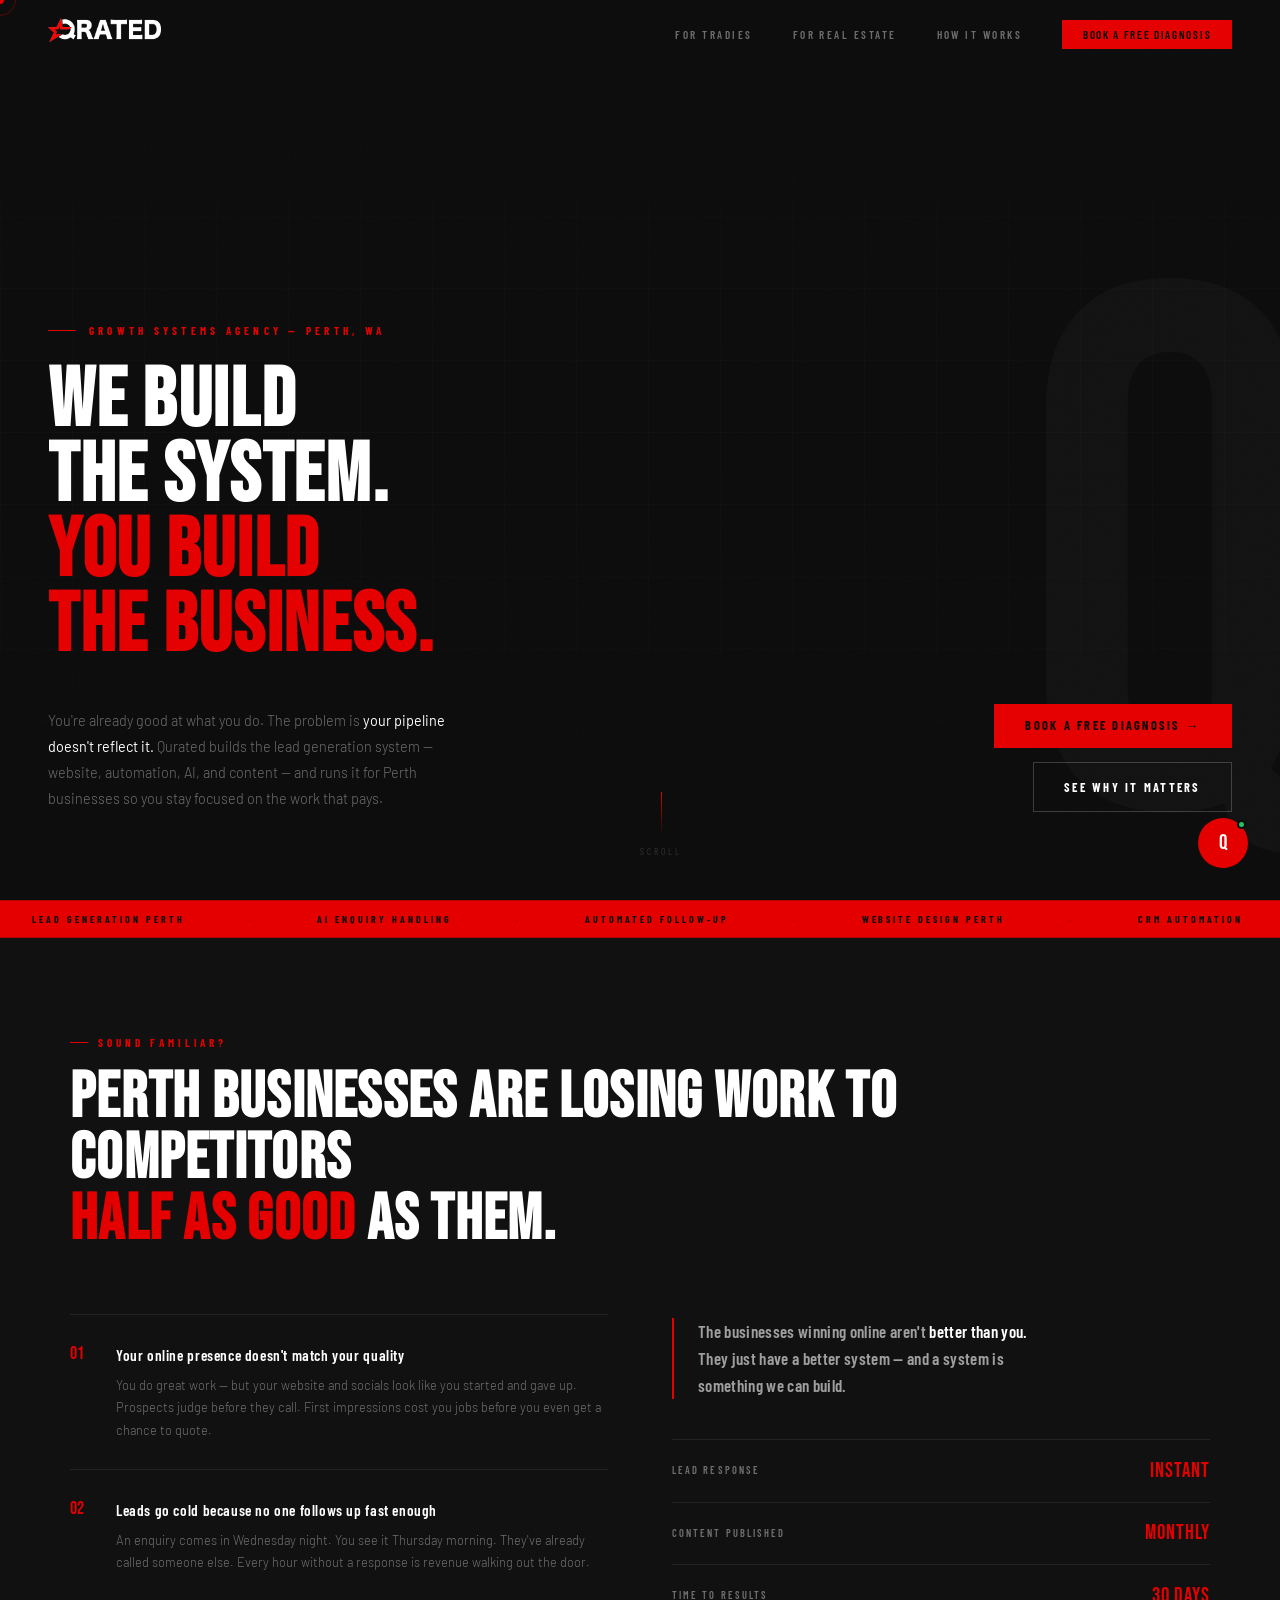
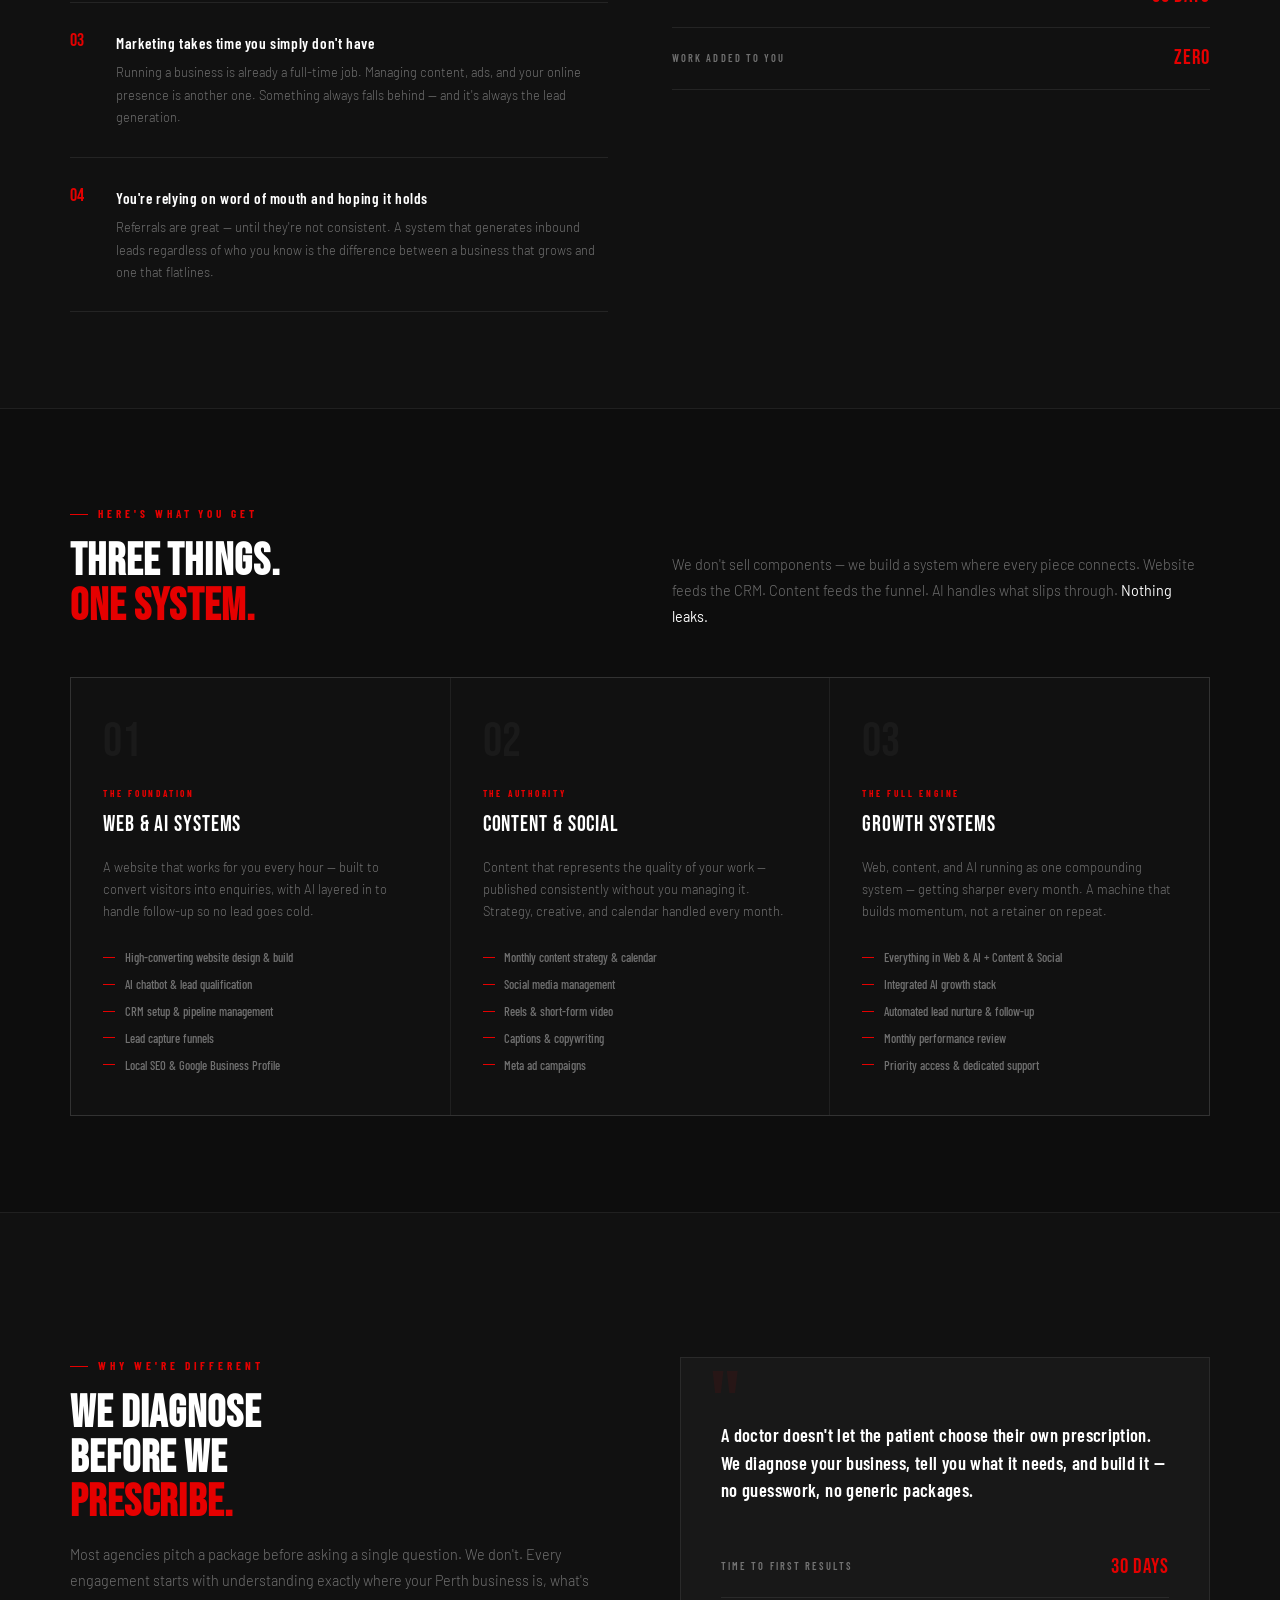
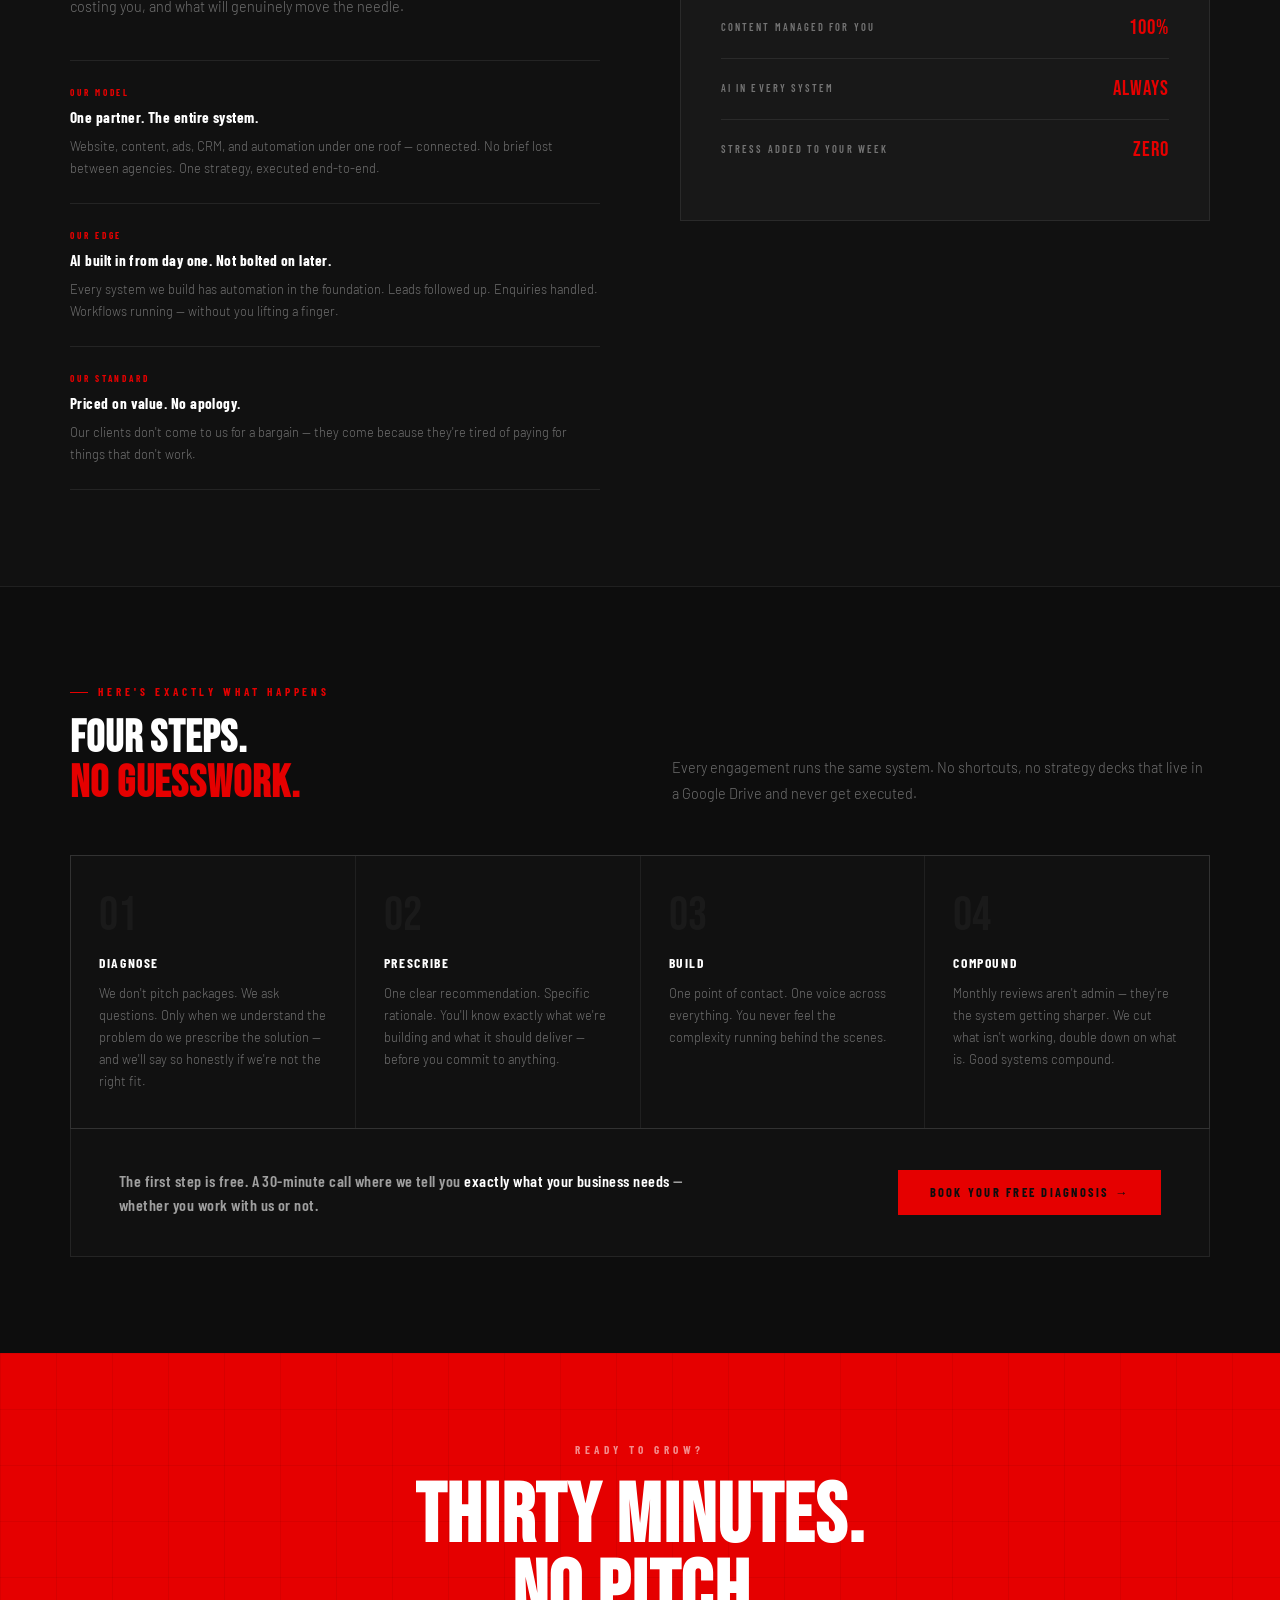
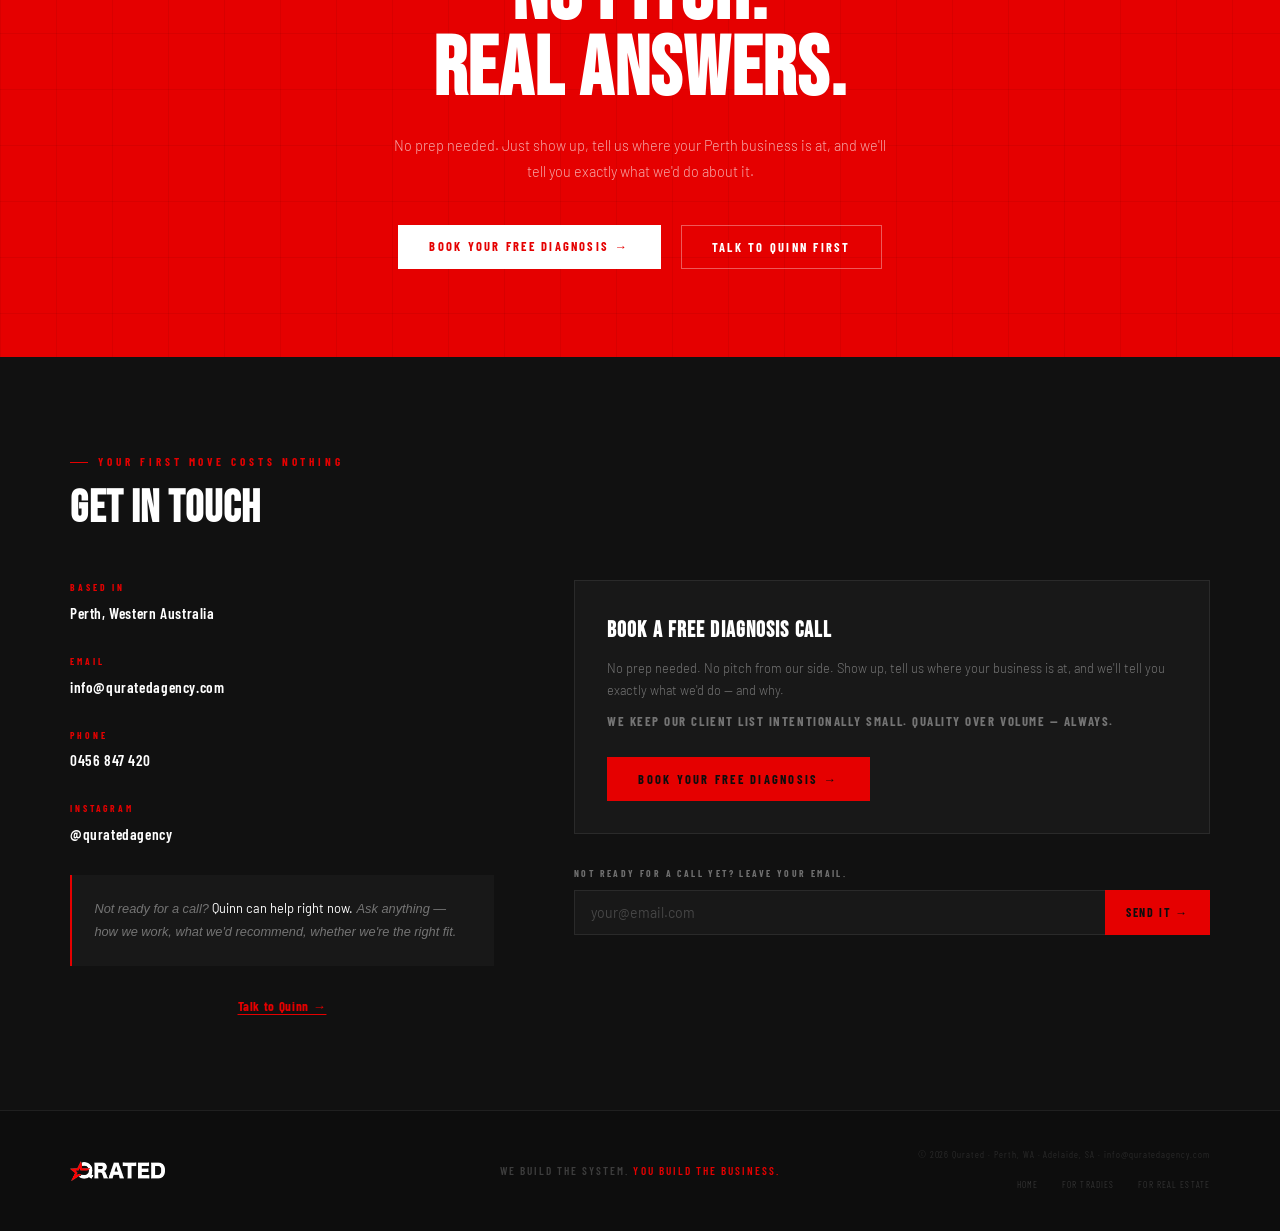
==== commit 0d45dcd4: "Add files via upload" ====
--- a/index.html
+++ b/index.html
@@ -3,45 +3,321 @@
 <head>
 <meta charset="UTF-8"/>
 <meta name="viewport" content="width=device-width, initial-scale=1.0"/>
-<meta name="robots" content="noindex"/>
-<title>Qurated — Growth Systems Agency Perth</title>
+<meta name="robots" content="index, follow"/>
+<title>Lead Generation Agency Perth | Qurated — Growth Systems</title>
+<meta name="description" content="Qurated is Perth's growth systems agency. We build lead generation systems — website, AI automation, CRM, and content — for businesses too busy to chase their own growth."/>
+<meta property="og:type" content="website"/>
+<meta property="og:url" content="https://www.quratedagency.com/"/>
+<meta property="og:title" content="Lead Generation Agency Perth | Qurated"/>
+<meta property="og:description" content="We build the system. You build the business. Lead generation, AI automation, and content for Perth businesses."/>
+<meta property="og:image" content="https://www.quratedagency.com/og-image.png"/>
+<meta name="twitter:card" content="summary_large_image"/>
+<meta name="twitter:title" content="Lead Generation Agency Perth | Qurated"/>
+<meta name="twitter:description" content="We build the system. You build the business."/>
+<meta name="twitter:image" content="https://www.quratedagency.com/og-image.png"/>
+<link rel="canonical" href="https://www.quratedagency.com/"/>
 <link rel="icon" type="image/png" href="favicon.png"/>
 <link rel="preconnect" href="https://fonts.googleapis.com"/>
 <link rel="preconnect" href="https://fonts.gstatic.com" crossorigin/>
 <link rel="preload" as="image" href="logo_long_white.png"/>
-<link rel="preload" as="style" href="https://fonts.googleapis.com/css2?family=Bebas+Neue&family=Barlow:wght@300;400;500&family=Barlow+Condensed:wght@400;500;600;700&display=swap" onload="this.rel='stylesheet'"/><noscript><link rel="stylesheet" href="https://fonts.googleapis.com/css2?family=Bebas+Neue&family=Barlow:wght@300;400;500&family=Barlow+Condensed:wght@400;500;600;700&display=swap"/></noscript>
+<link href="https://fonts.googleapis.com/css2?family=Bebas+Neue&family=Barlow:wght@300;400;500&family=Barlow+Condensed:wght@400;500;600;700&display=swap" rel="stylesheet"/>
 <link rel="stylesheet" href="style.css"/>
+<link href="https://assets.calendly.com/assets/external/widget.css" rel="stylesheet"/>
+<script type="application/ld+json">{
+  "@context":"https://schema.org",
+  "@type":["LocalBusiness","MarketingAgency"],
+  "name":"Qurated",
+  "description":"Perth-based growth systems agency building lead generation systems — website, AI automation, CRM, and content — for businesses in Perth WA and Adelaide SA.",
+  "url":"https://www.quratedagency.com",
+  "telephone":"+61456847420",
+  "email":"info@quratedagency.com",
+  "logo":"https://www.quratedagency.com/logo_long_white.png",
+  "address":{"@type":"PostalAddress","addressLocality":"Perth","addressRegion":"WA","addressCountry":"AU"},
+  "areaServed":[{"@type":"City","name":"Perth"},{"@type":"City","name":"Adelaide"}],
+  "sameAs":["https://www.instagram.com/quratedagency"]
+}</script>
 </head>
-<body class="cover-page">
+<body>
 <div class="cursor" id="cursor"></div>
 <div class="cursor-ring" id="cursor-ring"></div>
 
-<div class="cover-wrap">
-  <div class="cover-grid"></div>
-  <div class="cover-logo-wrap">
-    <img src="logo_long_white.png" alt="Qurated" width="280" height="40"/>
-    <p class="cover-tagline">Growth Systems Agency — Perth, WA</p>
-  </div>
-  <div class="cover-bottom">
-    <div class="cover-line"></div>
-    <a href="home" class="cover-btn">Welcome to Qurated</a>
-  </div>
+<nav id="nav">
+  <a href="/" class="nav-logo"><img src="logo_long_white.png" alt="Qurated — Lead Generation Agency Perth" width="170" height="24"/></a>
+  <ul class="nav-links">
+    <li><a href="/trades">For Tradies</a></li>
+    <li><a href="/real-estate">For Real Estate</a></li>
+    <li><a href="#process">How It Works</a></li>
+    <li><a href="#contact" class="nav-cta">Book a Free Diagnosis</a></li>
+  </ul>
+  <button class="hamburger" id="hamburger" aria-label="Menu"><span></span><span></span><span></span></button>
+</nav>
+<div class="mobile-menu" id="mobile-menu">
+  <a href="/trades" onclick="closeMobile()">For Tradies</a>
+  <a href="/real-estate" onclick="closeMobile()">For Real Estate</a>
+  <a href="#process" onclick="closeMobile()">How It Works</a>
+  <a href="#contact" class="m-cta" onclick="closeMobile()">Book a Free Diagnosis</a>
 </div>
 
-<!-- QUINN on cover — minimal, delayed proactive -->
-<script>const QUINN_PAGE='cover';</script>
+<!-- HERO -->
+<section id="hero">
+  <div class="hero-grid"></div>
+  <div class="hero-q">Q</div>
+  <div class="hero-content">
+    <div class="hero-eye">Growth Systems Agency — Perth, WA</div>
+    <h1 class="hero-hl">We Build<br>The System.<br><span class="r">You Build<br>The Business.</span></h1>
+    <div class="hero-row">
+      <p class="hero-sub">You're already good at what you do. The problem is <strong>your pipeline doesn't reflect it.</strong> Qurated builds the lead generation system — website, automation, AI, and content — and runs it for Perth businesses so you stay focused on the work that pays.</p>
+      <div class="hero-acts">
+        <button class="btn btn-red" onclick="openCalendly()">Book a Free Diagnosis →</button>
+        <a href="#problem" class="btn btn-ghost">See why it matters</a>
+      </div>
+    </div>
+  </div>
+  <div class="hero-scroll"><div class="scroll-line"></div><span class="scroll-txt">Scroll</span></div>
+</section>
+
+<div class="mq" aria-hidden="true"><div class="mq-track">
+  <span class="mq-item">Lead generation Perth</span><span class="mq-item mq-dot">·</span>
+  <span class="mq-item">AI enquiry handling</span><span class="mq-item mq-dot">·</span>
+  <span class="mq-item">Automated follow-up</span><span class="mq-item mq-dot">·</span>
+  <span class="mq-item">Website design Perth</span><span class="mq-item mq-dot">·</span>
+  <span class="mq-item">CRM automation</span><span class="mq-item mq-dot">·</span>
+  <span class="mq-item">Content that converts</span><span class="mq-item mq-dot">·</span>
+  <span class="mq-item">Growth systems</span><span class="mq-item mq-dot">·</span>
+  <span class="mq-item">Marketing for tradies Perth</span><span class="mq-item mq-dot">·</span>
+  <span class="mq-item">Lead generation Perth</span><span class="mq-item mq-dot">·</span>
+  <span class="mq-item">AI enquiry handling</span><span class="mq-item mq-dot">·</span>
+  <span class="mq-item">Automated follow-up</span><span class="mq-item mq-dot">·</span>
+  <span class="mq-item">Website design Perth</span><span class="mq-item mq-dot">·</span>
+  <span class="mq-item">CRM automation</span><span class="mq-item mq-dot">·</span>
+  <span class="mq-item">Content that converts</span><span class="mq-item mq-dot">·</span>
+  <span class="mq-item">Growth systems</span><span class="mq-item mq-dot">·</span>
+  <span class="mq-item">Marketing for tradies Perth</span><span class="mq-item mq-dot">·</span>
+</div></div>
+
+<!-- PROBLEM -->
+<section id="problem" class="sec">
+  <div class="inner">
+    <div class="prob-headline-wrap reveal">
+      <div class="ew">Sound familiar?</div>
+      <h2 class="prob-headline">Perth businesses are losing work to competitors<br><span class="r">half as good</span> as them.</h2>
+    </div>
+    <div class="prob-layout">
+      <div class="prob-list reveal">
+        <div class="prob-item">
+          <div class="p-n">01</div>
+          <div class="p-t"><strong>Your online presence doesn't match your quality</strong><p>You do great work — but your website and socials look like you started and gave up. Prospects judge before they call. First impressions cost you jobs before you even get a chance to quote.</p></div>
+        </div>
+        <div class="prob-item">
+          <div class="p-n">02</div>
+          <div class="p-t"><strong>Leads go cold because no one follows up fast enough</strong><p>An enquiry comes in Wednesday night. You see it Thursday morning. They've already called someone else. Every hour without a response is revenue walking out the door.</p></div>
+        </div>
+        <div class="prob-item">
+          <div class="p-n">03</div>
+          <div class="p-t"><strong>Marketing takes time you simply don't have</strong><p>Running a business is already a full-time job. Managing content, ads, and your online presence is another one. Something always falls behind — and it's always the lead generation.</p></div>
+        </div>
+        <div class="prob-item">
+          <div class="p-n">04</div>
+          <div class="p-t"><strong>You're relying on word of mouth and hoping it holds</strong><p>Referrals are great — until they're not consistent. A system that generates inbound leads regardless of who you know is the difference between a business that grows and one that flatlines.</p></div>
+        </div>
+      </div>
+      <div class="prob-aside reveal">
+        <p class="prob-statement">The businesses winning online aren't <em>better than you.</em> They just have a better system — and a system is something we can build.</p>
+        <div class="prob-stats">
+          <div class="pstat"><span class="pstat-lbl">Lead response</span><span class="pstat-val">Instant</span></div>
+          <div class="pstat"><span class="pstat-lbl">Content published</span><span class="pstat-val">Monthly</span></div>
+          <div class="pstat"><span class="pstat-lbl">Time to results</span><span class="pstat-val">30 Days</span></div>
+          <div class="pstat"><span class="pstat-lbl">Work added to you</span><span class="pstat-val">Zero</span></div>
+        </div>
+      </div>
+    </div>
+  </div>
+</section>
+
+<div class="divider"></div>
+
+<!-- SERVICES -->
+<section id="services" class="sec">
+  <div class="inner">
+    <div class="svc-hdr">
+      <div>
+        <div class="ew reveal">Here's what you get</div>
+        <h2 class="sh reveal">Three things.<br><span class="r">One system.</span></h2>
+      </div>
+      <p class="sb reveal">We don't sell components — we build a system where every piece connects. Website feeds the CRM. Content feeds the funnel. AI handles what slips through. <strong>Nothing leaks.</strong></p>
+    </div>
+    <div class="svc-grid">
+      <div class="svc-card reveal">
+        <div class="svc-n">01</div>
+        <div class="svc-tag">The Foundation</div>
+        <div class="svc-name">Web &amp; AI Systems</div>
+        <p class="svc-desc">A website that works for you every hour — built to convert visitors into enquiries, with AI layered in to handle follow-up so no lead goes cold.</p>
+        <ul class="svc-list">
+          <li>High-converting website design &amp; build</li>
+          <li>AI chatbot &amp; lead qualification</li>
+          <li>CRM setup &amp; pipeline management</li>
+          <li>Lead capture funnels</li>
+          <li>Local SEO &amp; Google Business Profile</li>
+        </ul>
+      </div>
+      <div class="svc-card reveal rd1">
+        <div class="svc-n">02</div>
+        <div class="svc-tag">The Authority</div>
+        <div class="svc-name">Content &amp; Social</div>
+        <p class="svc-desc">Content that represents the quality of your work — published consistently without you managing it. Strategy, creative, and calendar handled every month.</p>
+        <ul class="svc-list">
+          <li>Monthly content strategy &amp; calendar</li>
+          <li>Social media management</li>
+          <li>Reels &amp; short-form video</li>
+          <li>Captions &amp; copywriting</li>
+          <li>Meta ad campaigns</li>
+        </ul>
+      </div>
+      <div class="svc-card reveal rd2">
+        <div class="svc-n">03</div>
+        <div class="svc-tag">The Full Engine</div>
+        <div class="svc-name">Growth Systems</div>
+        <p class="svc-desc">Web, content, and AI running as one compounding system — getting sharper every month. A machine that builds momentum, not a retainer on repeat.</p>
+        <ul class="svc-list">
+          <li>Everything in Web &amp; AI + Content &amp; Social</li>
+          <li>Integrated AI growth stack</li>
+          <li>Automated lead nurture &amp; follow-up</li>
+          <li>Monthly performance review</li>
+          <li>Priority access &amp; dedicated support</li>
+        </ul>
+      </div>
+    </div>
+  </div>
+</section>
+
+<div class="divider"></div>
+
+<!-- WHY -->
+<section id="why" class="sec">
+  <div class="inner">
+    <div class="why-layout">
+      <div>
+        <div class="ew reveal">Why we're different</div>
+        <h2 class="sh reveal" style="margin-bottom:1rem;">We diagnose<br>before we<br><span class="r">prescribe.</span></h2>
+        <p class="sb reveal" style="margin-bottom:2.5rem;">Most agencies pitch a package before asking a single question. We don't. Every engagement starts with understanding exactly where your Perth business is, what's costing you, and what will genuinely move the needle.</p>
+        <div class="why-pts reveal">
+          <div class="why-pt"><div class="why-lbl">Our model</div><div class="why-title">One partner. The entire system.</div><p class="why-body">Website, content, ads, CRM, and automation under one roof — connected. No brief lost between agencies. One strategy, executed end-to-end.</p></div>
+          <div class="why-pt"><div class="why-lbl">Our edge</div><div class="why-title">AI built in from day one. Not bolted on later.</div><p class="why-body">Every system we build has automation in the foundation. Leads followed up. Enquiries handled. Workflows running — without you lifting a finger.</p></div>
+          <div class="why-pt"><div class="why-lbl">Our standard</div><div class="why-title">Priced on value. No apology.</div><p class="why-body">Our clients don't come to us for a bargain — they come because they're tired of paying for things that don't work.</p></div>
+        </div>
+      </div>
+      <div class="why-box reveal">
+        <p class="why-quote">A doctor doesn't let the patient choose their own prescription. We diagnose your business, tell you what it needs, and build it — no guesswork, no generic packages.</p>
+        <div class="why-stats">
+          <div class="wstat"><span class="wstat-lbl">Time to first results</span><span class="wstat-val">30 Days</span></div>
+          <div class="wstat"><span class="wstat-lbl">Content managed for you</span><span class="wstat-val">100%</span></div>
+          <div class="wstat"><span class="wstat-lbl">AI in every system</span><span class="wstat-val">Always</span></div>
+          <div class="wstat"><span class="wstat-lbl">Stress added to your week</span><span class="wstat-val">Zero</span></div>
+        </div>
+      </div>
+    </div>
+  </div>
+</section>
+
+<div class="divider"></div>
+
+<!-- PROCESS -->
+<section id="process" class="sec">
+  <div class="inner">
+    <div class="proc-hdr">
+      <div>
+        <div class="ew reveal">Here's exactly what happens</div>
+        <h2 class="sh reveal">Four steps.<br><span class="r">No guesswork.</span></h2>
+      </div>
+      <p class="sb reveal">Every engagement runs the same system. No shortcuts, no strategy decks that live in a Google Drive and never get executed.</p>
+    </div>
+    <div class="proc-steps">
+      <div class="proc-step reveal"><div class="proc-n">01</div><div class="proc-title">Diagnose</div><p class="proc-desc">We don't pitch packages. We ask questions. Only when we understand the problem do we prescribe the solution — and we'll say so honestly if we're not the right fit.</p></div>
+      <div class="proc-step reveal rd1"><div class="proc-n">02</div><div class="proc-title">Prescribe</div><p class="proc-desc">One clear recommendation. Specific rationale. You'll know exactly what we're building and what it should deliver — before you commit to anything.</p></div>
+      <div class="proc-step reveal rd2"><div class="proc-n">03</div><div class="proc-title">Build</div><p class="proc-desc">One point of contact. One voice across everything. You never feel the complexity running behind the scenes.</p></div>
+      <div class="proc-step reveal rd3"><div class="proc-n">04</div><div class="proc-title">Compound</div><p class="proc-desc">Monthly reviews aren't admin — they're the system getting sharper. We cut what isn't working, double down on what is. Good systems compound.</p></div>
+    </div>
+    <div class="proc-cta reveal">
+      <p class="proc-cta-text">The first step is free. A 30-minute call where we tell you <em>exactly what your business needs</em> — whether you work with us or not.</p>
+      <button class="btn btn-red" onclick="openCalendly()">Book Your Free Diagnosis →</button>
+    </div>
+  </div>
+</section>
+
+<!-- CTA BAND -->
+<section id="cta-band">
+  <div class="cta-grid"></div>
+  <div class="cta-inner">
+    <div class="cta-eye">Ready to grow?</div>
+    <h2 class="cta-hl">Thirty minutes.<br>No pitch.<br>Real answers.</h2>
+    <p class="cta-sub">No prep needed. Just show up, tell us where your Perth business is at, and we'll tell you exactly what we'd do about it.</p>
+    <div class="cta-acts">
+      <button class="btn btn-white" onclick="openCalendly()">Book Your Free Diagnosis →</button>
+      <button class="btn btn-ghost-w" onclick="openQuinn()">Talk to Quinn first</button>
+    </div>
+  </div>
+</section>
+
+<!-- CONTACT -->
+<section id="contact" class="sec">
+  <div class="inner">
+    <div class="ew reveal">Your first move costs nothing</div>
+    <h2 class="sh reveal" style="margin-bottom:0;">Get in touch</h2>
+    <div class="contact-layout">
+      <div class="c-deets reveal">
+        <div><div class="cdl">Based in</div><div class="cdv">Perth, Western Australia</div></div>
+        <div><div class="cdl">Email</div><div class="cdv"><a href="mailto:info@quratedagency.com">info@quratedagency.com</a></div></div>
+        <div><div class="cdl">Phone</div><div class="cdv"><a href="tel:0456847420">0456 847 420</a></div></div>
+        <div><div class="cdl">Instagram</div><div class="cdv"><a href="https://instagram.com/quratedagency" target="_blank" rel="noopener">@quratedagency</a></div></div>
+        <div class="c-note"><p>Not ready for a call? <strong>Quinn can help right now.</strong> Ask anything — how we work, what we'd recommend, whether we're the right fit.</p></div>
+        <button class="quinn-link" onclick="openQuinn()">Talk to Quinn →</button>
+      </div>
+      <div class="c-right reveal">
+        <div class="booking-card">
+          <h3>Book a Free Diagnosis Call</h3>
+          <p>No prep needed. No pitch from our side. Show up, tell us where your business is at, and we'll tell you exactly what we'd do — and why.</p>
+          <p class="booking-note">We keep our client list intentionally small. Quality over volume — always.</p>
+          <button class="btn btn-red" onclick="openCalendly()">Book Your Free Diagnosis →</button>
+        </div>
+        <div class="email-block">
+          <label for="email-cap">Not ready for a call yet? Leave your email.</label>
+          <div class="email-row">
+            <input type="email" id="email-cap" placeholder="your@email.com"/>
+            <button onclick="submitEmail()">Send it →</button>
+          </div>
+          <div id="email-ok">Got it — we'll follow up within 24 hours.</div>
+        </div>
+      </div>
+    </div>
+  </div>
+</section>
+
+<footer>
+  <div class="footer-inner">
+    <a href="/" class="footer-logo"><img src="logo_long_white.png" alt="Qurated" width="160" height="20"/></a>
+    <p class="footer-tag">We build the system. <em>You build the business.</em></p>
+    <div>
+      <p class="footer-copy">© 2026 Qurated · Perth, WA · Adelaide, SA · <a href="mailto:info@quratedagency.com">info@quratedagency.com</a></p>
+      <ul class="footer-links">
+        <li><a href="/">Home</a></li>
+        <li><a href="/trades">For Tradies</a></li>
+        <li><a href="/real-estate">For Real Estate</a></li>
+      </ul>
+    </div>
+  </div>
+</footer>
 <div class="quinn-bubble" id="quinn-bubble">
-  <div class="q-proactive" id="q-proactive" onclick="openQuinn()">Not sure where to start? Ask Quinn →</div>
+  <div class="q-proactive" id="q-proactive" onclick="openQuinn()">Not sure if we're the right fit? Ask Quinn →</div>
   <div class="q-panel" id="q-panel">
     <div class="q-hd"><div class="q-av">Q</div><div><div class="q-nm">Quinn</div><div class="q-st">Online now · Qurated AI</div></div></div>
     <div class="q-msgs" id="q-msgs"><div class="q-typing" id="q-typing"><span></span><span></span><span></span></div></div>
     <div class="q-chips hidden" id="q-chips"></div>
-    <div class="q-input-row"><input class="q-input" id="q-input" type="text" placeholder="Ask me anything..." autocomplete="off"/><button class="q-send" id="q-send" aria-label="Send">→</button></div>
+    <div class="q-input-row"><input class="q-input" id="q-input" type="text" placeholder="Or type a message..." autocomplete="off"/><button class="q-send" id="q-send" aria-label="Send">→</button></div>
   </div>
   <button class="q-toggle" id="q-toggle" aria-label="Chat with Quinn"><span class="q-toggle-q">Q</span><span class="q-badge"></span></button>
 </div>
-
-<script src="main.js" defer></script>
-<script src="quinn-widget.js" defer></script>
+<script async src="https://assets.calendly.com/assets/external/widget.js"></script>
+<script src="main.js"></script>
+<script src="quinn-widget.js"></script>
 </body>
-</html>
+</html>
--- a/style.css
+++ b/style.css
@@ -15,7 +15,7 @@
 body{background:var(--black);color:var(--w100);font-family:var(--fb);font-weight:300;line-height:1.65;overflow-x:hidden;-webkit-font-smoothing:antialiased;}
 ::selection{background:var(--red);color:var(--w100);}
 ::-webkit-scrollbar{width:3px;}::-webkit-scrollbar-track{background:var(--black);}::-webkit-scrollbar-thumb{background:var(--red);}
-body:not(.touch) *{cursor:none!important;}
+*{cursor:none!important;}
 
 /* CURSOR */
 .cursor{position:fixed;width:8px;height:8px;background:var(--red);border-radius:50%;pointer-events:none;z-index:9999;transform:translate(-50%,-50%);transition:width .2s,height .2s;}
@@ -23,23 +23,20 @@
 .cursor.h{width:12px;height:12px;}.cursor-ring.h{width:44px;height:44px;opacity:.6;}
 body::after{content:'';position:fixed;inset:0;background-image:url("data:image/svg+xml,%3Csvg viewBox='0 0 512 512' xmlns='http://www.w3.org/2000/svg'%3E%3Cfilter id='n'%3E%3CfeTurbulence type='fractalNoise' baseFrequency='0.75' numOctaves='4' stitchTiles='stitch'/%3E%3C/filter%3E%3Crect width='100%25' height='100%25' filter='url(%23n)' opacity='0.03'/%3E%3C/svg%3E");pointer-events:none;z-index:998;opacity:.3;}
 
-/* All decorative overlays — never intercept clicks or taps */
-.hero-grid,.cover-grid,.cta-grid,.about-big,.hero-q{pointer-events:none;}
-
 /* NAV */
 nav{position:fixed;top:0;left:0;right:0;z-index:900;height:68px;display:flex;align-items:center;justify-content:space-between;padding:0 3rem;border-bottom:1px solid transparent;transition:background .4s,border-color .4s;}
 nav.scrolled{background:rgba(13,13,13,.97);backdrop-filter:blur(20px);border-bottom-color:var(--w08);}
-.nav-logo img{height:28px;width:auto;max-width:200px;object-fit:contain;object-position:left;}
-.nav-links{display:flex;align-items:center;gap:2rem;list-style:none;}
-.nav-links a{font-family:var(--fc);font-size:.68rem;font-weight:600;letter-spacing:.2em;text-transform:uppercase;color:var(--w40);text-decoration:none;transition:color .2s;}
+.nav-logo img{height:24px;width:auto;max-width:170px;object-fit:contain;object-position:left;}
+.nav-links{display:flex;align-items:center;gap:2.5rem;list-style:none;}
+.nav-links a{font-family:var(--fc);font-size:.7rem;font-weight:600;letter-spacing:.22em;text-transform:uppercase;color:var(--w40);text-decoration:none;transition:color .2s;}
 .nav-links a:hover,.nav-links a.active{color:var(--w100);}
-.nav-cta{background:var(--red)!important;color:var(--black)!important;padding:.48rem 1.25rem;letter-spacing:.14em!important;transition:background .2s!important;}
+.nav-cta{background:var(--red)!important;color:var(--black)!important;padding:.5rem 1.3rem;letter-spacing:.15em!important;transition:background .2s!important;}
 .nav-cta:hover{background:var(--w100)!important;color:var(--black)!important;}
 .hamburger{display:none;flex-direction:column;gap:5px;background:none;border:none;padding:4px;}
 .hamburger span{display:block;width:22px;height:1.5px;background:var(--w100);transition:all .3s;}
-.mobile-menu{position:fixed;inset:0;background:var(--black);z-index:800;display:flex;flex-direction:column;align-items:center;justify-content:center;gap:2rem;opacity:0;pointer-events:none;transition:opacity .3s;}
+.mobile-menu{position:fixed;inset:0;background:var(--black);z-index:800;display:flex;flex-direction:column;align-items:center;justify-content:center;gap:2.5rem;opacity:0;pointer-events:none;transition:opacity .3s;}
 .mobile-menu.open{opacity:1;pointer-events:all;}
-.mobile-menu a{font-family:var(--fd);font-size:2.8rem;letter-spacing:.1em;color:var(--w100);text-decoration:none;}
+.mobile-menu a{font-family:var(--fd);font-size:3rem;letter-spacing:.1em;color:var(--w100);text-decoration:none;}
 .mobile-menu a:hover{color:var(--red);}
 .mobile-menu .m-cta{font-family:var(--fc);font-size:.85rem;font-weight:700;letter-spacing:.2em;text-transform:uppercase;color:var(--black);background:var(--red);padding:.9rem 2.5rem;}
 
@@ -70,23 +67,7 @@
 .mq-dot{opacity:.3;}
 @keyframes mq{from{transform:translateX(0);}to{transform:translateX(-50%);}}
 
-/* ── COVER PAGE ─────────────────────────────────────────── */
-body.cover-page{overflow:hidden;}
-.cover-wrap{min-height:100vh;display:flex;flex-direction:column;align-items:center;justify-content:center;position:relative;overflow:hidden;}
-.cover-grid{position:absolute;inset:0;background-image:linear-gradient(var(--w04) 1px,transparent 1px),linear-gradient(90deg,var(--w04) 1px,transparent 1px);background-size:80px 80px;opacity:.5;mask-image:radial-gradient(ellipse 70% 70% at 50% 50%,rgba(0,0,0,.6),transparent);}
-.cover-logo-wrap{display:flex;flex-direction:column;align-items:center;gap:0;opacity:0;animation:coverLogoIn 1.1s .3s cubic-bezier(.16,1,.3,1) forwards;}
-.cover-logo-wrap img{height:52px;width:auto;max-width:320px;object-fit:contain;filter:invert(0);}
-.cover-tagline{font-family:var(--fc);font-size:.62rem;font-weight:600;letter-spacing:.5em;text-transform:uppercase;color:var(--w20);margin-top:1.1rem;}
-.cover-bottom{position:absolute;bottom:3.5rem;left:50%;transform:translateX(-50%);display:flex;flex-direction:column;align-items:center;gap:1.2rem;opacity:0;animation:coverBtnIn .9s .9s cubic-bezier(.16,1,.3,1) forwards;}
-.cover-btn{font-family:var(--fc);font-size:.8rem;font-weight:700;letter-spacing:.28em;text-transform:uppercase;color:var(--w100);text-decoration:none;border:1px solid var(--w20);padding:.85rem 2.5rem;transition:border-color .25s,color .25s,background .25s;display:inline-flex;align-items:center;gap:.75rem;}
-.cover-btn:hover{border-color:var(--red);background:var(--red);color:var(--black);}
-.cover-btn::after{content:'→';transition:transform .25s;}
-.cover-btn:hover::after{transform:translateX(4px);}
-.cover-line{width:1px;height:40px;background:linear-gradient(to bottom,var(--red),transparent);animation:sp 2.4s ease-in-out infinite;}
-@keyframes coverLogoIn{from{opacity:0;transform:translateY(20px);}to{opacity:1;transform:translateY(0);}}
-@keyframes coverBtnIn{from{opacity:0;transform:translateX(-50%) translateY(16px);}to{opacity:1;transform:translateX(-50%) translateY(0);}}
-
-/* ── HOME HERO ──────────────────────────────────────────── */
+/* HOMEPAGE HERO */
 #hero{min-height:100vh;display:flex;flex-direction:column;justify-content:flex-end;padding:0 3rem 5.5rem;position:relative;overflow:hidden;}
 .hero-grid{position:absolute;inset:0;background-image:linear-gradient(var(--w04) 1px,transparent 1px),linear-gradient(90deg,var(--w04) 1px,transparent 1px);background-size:72px 72px;mask-image:linear-gradient(to bottom,transparent 0%,rgba(0,0,0,.5) 45%,transparent 100%);}
 .hero-q{position:absolute;right:-3vw;bottom:-6vh;font-family:var(--fd);font-size:58vw;color:var(--w100);opacity:.022;line-height:1;user-select:none;animation:qdrift 22s ease-in-out infinite alternate;pointer-events:none;}
@@ -104,7 +85,7 @@
 .scroll-line{width:1px;height:44px;background:linear-gradient(to bottom,var(--red),transparent);animation:sp 2.2s ease-in-out infinite;}
 .scroll-txt{font-family:var(--fc);font-size:.6rem;letter-spacing:3px;text-transform:uppercase;color:var(--w20);}
 
-/* INDUSTRY PAGE HERO */
+/* VERTICAL PAGE HERO — used on trades.html and real-estate.html */
 .vhero{min-height:72vh;display:flex;flex-direction:column;justify-content:flex-end;padding:0 3rem 5rem;position:relative;overflow:hidden;background:var(--black);}
 .vhero .hero-grid{position:absolute;inset:0;background-image:linear-gradient(var(--w04) 1px,transparent 1px),linear-gradient(90deg,var(--w04) 1px,transparent 1px);background-size:72px 72px;mask-image:linear-gradient(to bottom,transparent 0%,rgba(0,0,0,.4) 50%,transparent 100%);}
 .vhero-content{position:relative;z-index:1;padding-top:8rem;}
@@ -158,11 +139,9 @@
 .svc-list{list-style:none;display:flex;flex-direction:column;gap:.4rem;}
 .svc-list li{font-family:var(--fc);font-size:.78rem;font-weight:500;color:var(--w40);display:flex;align-items:center;gap:.6rem;}
 .svc-list li::before{content:'';display:block;width:12px;height:1px;background:var(--red);flex-shrink:0;}
-.svc-link{display:inline-flex;align-items:center;gap:.5rem;font-family:var(--fc);font-size:.72rem;font-weight:700;letter-spacing:.12em;text-transform:uppercase;color:var(--red);text-decoration:none;margin-top:2rem;transition:gap .2s;}
-.svc-link:hover{gap:.8rem;}
-
-/* WHY */
-#why,.why-sec{background:var(--s1);}
+
+/* WHY (homepage only) */
+#why{background:var(--s1);}
 .why-layout{display:grid;grid-template-columns:1fr 1fr;gap:5rem;align-items:start;margin-top:3rem;}
 .why-pts{display:flex;flex-direction:column;margin-top:.5rem;}
 .why-pt{padding:1.5rem 0;border-bottom:1px solid var(--w08);}
@@ -195,7 +174,7 @@
 .proc-cta-text em{color:var(--w100);font-style:normal;}
 
 /* CTA BAND */
-#cta-band,.cta-band{background:var(--red);padding:5.5rem 3rem;position:relative;overflow:hidden;}
+#cta-band{background:var(--red);padding:5.5rem 3rem;position:relative;overflow:hidden;}
 .cta-grid{position:absolute;inset:0;background-image:linear-gradient(rgba(0,0,0,.06) 1px,transparent 1px),linear-gradient(90deg,rgba(0,0,0,.06) 1px,transparent 1px);background-size:56px 56px;}
 .cta-inner{position:relative;z-index:1;max-width:820px;margin:0 auto;text-align:center;}
 .cta-eye{font-family:var(--fc);font-size:var(--t-label);font-weight:700;letter-spacing:.4em;text-transform:uppercase;color:rgba(255,255,255,.55);margin-bottom:1.25rem;}
@@ -203,7 +182,7 @@
 .cta-sub{font-size:var(--t-body);color:rgba(255,255,255,.65);line-height:1.8;margin-bottom:2.5rem;max-width:500px;margin-left:auto;margin-right:auto;}
 .cta-acts{display:flex;justify-content:center;gap:1.25rem;flex-wrap:wrap;}
 
-/* CONTACT SECTION (home/shared) */
+/* CONTACT */
 #contact,.contact-sec{background:var(--s1);}
 .contact-layout{display:grid;grid-template-columns:1fr 1.5fr;gap:5rem;margin-top:3rem;}
 .c-deets{display:flex;flex-direction:column;gap:1.75rem;}
@@ -230,114 +209,11 @@
 .email-row button:hover{background:var(--w100);border-color:var(--w100);}
 #email-ok{display:none;font-family:var(--fc);font-size:.8rem;color:var(--w40);padding-top:.35rem;}
 
-/* ── ABOUT PAGE ─────────────────────────────────────────── */
-.about-hero{min-height:72vh;display:flex;flex-direction:column;justify-content:flex-end;padding:0 3rem 5rem;position:relative;overflow:hidden;}
-.about-big{position:absolute;right:-2vw;bottom:-4vh;font-family:var(--fd);font-size:42vw;color:var(--w100);opacity:.018;line-height:1;user-select:none;pointer-events:none;animation:qdrift 28s ease-in-out infinite alternate;}
-.values-grid{display:grid;grid-template-columns:repeat(4,1fr);gap:1px;background:var(--w08);border:1px solid var(--w08);margin-top:3rem;}
-.val-card{background:var(--s1);padding:2.25rem 1.75rem;position:relative;overflow:hidden;transition:background .3s;}
-.val-card:hover{background:var(--s2);}
-.val-card::before{content:'';position:absolute;top:0;left:0;right:0;height:2px;background:var(--red);transform:scaleX(0);transform-origin:left;transition:transform .4s;}
-.val-card:hover::before{transform:scaleX(1);}
-.val-n{font-family:var(--fd);font-size:2.8rem;color:var(--w04);line-height:1;margin-bottom:1rem;}
-.val-title{font-family:var(--fc);font-size:.9rem;font-weight:700;letter-spacing:.08em;color:var(--w100);margin-bottom:.6rem;}
-.val-body{font-size:var(--t-sm);color:var(--w40);line-height:1.75;}
-.about-mission{background:var(--red);padding:5rem 3rem;position:relative;overflow:hidden;}
-.about-mission .cta-grid{position:absolute;inset:0;}
-.mission-inner{position:relative;z-index:1;max-width:800px;}
-.mission-hl{font-family:var(--fd);font-size:clamp(2.4rem,5vw,5rem);line-height:.95;letter-spacing:.02em;color:var(--w100);margin-bottom:1.5rem;}
-.mission-body{font-size:1rem;color:rgba(255,255,255,.7);line-height:1.85;max-width:600px;}
-.diff-grid{display:grid;grid-template-columns:1fr 1fr 1fr;gap:1px;background:var(--w08);border:1px solid var(--w08);margin-top:3rem;}
-.diff-card{background:var(--s1);padding:2.5rem 2rem;transition:background .3s;}
-.diff-card:hover{background:var(--s2);}
-.diff-icon{font-family:var(--fd);font-size:2rem;color:var(--red);letter-spacing:.08em;margin-bottom:1rem;}
-.diff-title{font-family:var(--fc);font-size:.95rem;font-weight:700;letter-spacing:.06em;color:var(--w100);margin-bottom:.6rem;}
-.diff-body{font-size:var(--t-sm);color:var(--w40);line-height:1.75;}
-
-/* ── CAPABILITIES PAGE ──────────────────────────────────── */
-.cap-intro{background:var(--s1);padding:5rem 3rem;}
-.pkg-grid{display:grid;grid-template-columns:repeat(3,1fr);gap:1px;background:var(--w08);border:1px solid var(--w08);margin-top:3rem;}
-.pkg-card{background:var(--s1);padding:2.5rem 2rem;position:relative;display:flex;flex-direction:column;transition:background .3s;}
-.pkg-card.featured{background:var(--s2);}
-.pkg-card.featured::before{content:'';position:absolute;top:0;left:0;right:0;height:3px;background:var(--red);}
-.pkg-badge{font-family:var(--fc);font-size:.58rem;font-weight:700;letter-spacing:.3em;text-transform:uppercase;color:var(--red);margin-bottom:.4rem;}
-.pkg-n{font-family:var(--fd);font-size:.85rem;letter-spacing:.3em;text-transform:uppercase;color:var(--w20);margin-bottom:.3rem;}
-.pkg-name{font-family:var(--fd);font-size:var(--t-card);letter-spacing:.04em;color:var(--w100);margin-bottom:.75rem;}
-.pkg-for{font-size:var(--t-sm);color:var(--w40);line-height:1.7;padding-bottom:1.5rem;border-bottom:1px solid var(--w08);margin-bottom:1.5rem;}
-.pkg-list{list-style:none;display:flex;flex-direction:column;gap:.55rem;flex:1;}
-.pkg-list li{font-family:var(--fc);font-size:.8rem;font-weight:500;color:var(--w60);display:flex;align-items:flex-start;gap:.65rem;line-height:1.4;}
-.pkg-list li::before{content:'';display:block;width:14px;height:1px;background:var(--red);flex-shrink:0;margin-top:.55em;}
-.pkg-timeline{font-family:var(--fc);font-size:.65rem;font-weight:700;letter-spacing:.2em;text-transform:uppercase;color:var(--w20);margin-top:1.75rem;padding-top:1.25rem;border-top:1px solid var(--w08);}
-.pkg-timeline span{color:var(--red);}
-.pkg-cta{margin-top:1.5rem;}
-.faq-sec{background:var(--s1);}
-.faq-list{margin-top:3rem;display:flex;flex-direction:column;border:1px solid var(--w08);}
-.faq-item{border-bottom:1px solid var(--w08);}
-.faq-item:last-child{border-bottom:none;}
-.faq-q{width:100%;background:none;border:none;color:var(--w100);font-family:var(--fc);font-size:.92rem;font-weight:700;letter-spacing:.04em;text-align:left;padding:1.5rem 2rem;display:flex;justify-content:space-between;align-items:center;gap:2rem;transition:color .2s;}
-.faq-q:hover{color:var(--red);}
-.faq-icon{font-size:1.2rem;color:var(--red);flex-shrink:0;transition:transform .3s;line-height:1;}
-.faq-a{max-height:0;overflow:hidden;transition:max-height .4s ease;}
-.faq-a.open{max-height:200px;}
-.faq-a p{font-size:var(--t-sm);color:var(--w40);line-height:1.8;padding:0 2rem 1.5rem;}
-.cap-timeline{background:var(--black);padding:5rem 3rem;}
-.timeline-row{display:grid;grid-template-columns:repeat(3,1fr);gap:1px;background:var(--w08);border:1px solid var(--w08);margin-top:3rem;}
-.tl-step{background:var(--s1);padding:2.25rem 2rem;}
-.tl-week{font-family:var(--fc);font-size:.62rem;font-weight:700;letter-spacing:.28em;text-transform:uppercase;color:var(--red);margin-bottom:.5rem;}
-.tl-title{font-family:var(--fd);font-size:1.3rem;letter-spacing:.04em;color:var(--w100);margin-bottom:.6rem;}
-.tl-body{font-size:var(--t-sm);color:var(--w40);line-height:1.75;}
-
-/* ── CONTACT (QURATE NOW) PAGE ──────────────────────────── */
-.contact-page-layout{display:grid;grid-template-columns:1fr 1.2fr;gap:5rem;margin-top:3rem;}
-.cp-left{display:flex;flex-direction:column;gap:2rem;}
-.cp-deets{display:flex;flex-direction:column;gap:1.5rem;}
-.cp-form{display:flex;flex-direction:column;gap:1rem;}
-.form-row{display:grid;grid-template-columns:1fr 1fr;gap:1rem;}
-.form-field{display:flex;flex-direction:column;gap:.4rem;}
-.form-field label{font-family:var(--fc);font-size:.6rem;font-weight:700;letter-spacing:.28em;text-transform:uppercase;color:var(--w40);}
-.form-field input,.form-field select,.form-field textarea{background:var(--s2);border:1px solid var(--w08);color:var(--w100);font-family:var(--fb);font-size:.88rem;font-weight:300;padding:.82rem 1rem;outline:none;transition:border-color .2s;border-radius:0;-webkit-appearance:none;appearance:none;width:100%;}
-.form-field input:focus,.form-field select:focus,.form-field textarea:focus{border-color:var(--red);}
-.form-field input::placeholder,.form-field textarea::placeholder{color:var(--w20);}
-.form-field select{background-image:url("data:image/svg+xml,%3Csvg xmlns='http://www.w3.org/2000/svg' width='12' height='8' viewBox='0 0 12 8'%3E%3Cpath d='M1 1l5 5 5-5' stroke='rgba(255,255,255,0.3)' fill='none' stroke-width='1.5'/%3E%3C/svg%3E");background-repeat:no-repeat;background-position:right 1rem center;}
-.form-field select option{background:var(--s2);color:var(--w100);}
-.form-field textarea{resize:vertical;min-height:100px;line-height:1.6;}
-.form-submit{background:var(--red);border:1px solid var(--red);color:var(--black);font-family:var(--fc);font-size:.82rem;font-weight:700;letter-spacing:.2em;text-transform:uppercase;padding:1rem 2rem;transition:background .2s,border-color .2s;width:100%;margin-top:.5rem;}
-.form-submit:hover{background:var(--w100);border-color:var(--w100);}
-#form-ok{display:none;font-family:var(--fc);font-size:.85rem;color:#22c55e;padding:.75rem 0;letter-spacing:.04em;}
-.cp-right{display:flex;flex-direction:column;gap:1.75rem;}
-.cp-card{background:var(--s1);border:1px solid var(--w08);padding:2rem;}
-.cp-card h3{font-family:var(--fd);font-size:1.3rem;letter-spacing:.05em;color:var(--w100);margin-bottom:.5rem;}
-.cp-card p{font-size:var(--t-sm);color:var(--w40);line-height:1.75;margin-bottom:1rem;}
-.cp-quinn-card{background:var(--red);border:none;padding:2rem;}
-.cp-quinn-card h3{color:var(--black);}
-.cp-quinn-card p{color:rgba(0,0,0,.65);}
-.cp-quinn-card .btn{border-color:var(--black);color:var(--black);}
-.cp-quinn-card .btn:hover{background:var(--black);color:var(--w100);}
-
-/* ── INDUSTRY-SPECIFIC SECTIONS ─────────────────────────── */
-.outcome-grid{display:grid;grid-template-columns:repeat(2,1fr);gap:1px;background:var(--w08);border:1px solid var(--w08);margin-top:3rem;}
-.outcome-card{background:var(--s1);padding:2.25rem 2rem;transition:background .3s;}
-.outcome-card:hover{background:var(--s2);}
-.outcome-icon{font-family:var(--fd);font-size:1.8rem;color:var(--red);letter-spacing:.08em;margin-bottom:.75rem;}
-.outcome-title{font-family:var(--fc);font-size:.95rem;font-weight:700;letter-spacing:.06em;color:var(--w100);margin-bottom:.5rem;}
-.outcome-body{font-size:var(--t-sm);color:var(--w40);line-height:1.75;}
-.split-layout{display:grid;grid-template-columns:1fr 1fr;gap:5rem;align-items:start;margin-top:3rem;}
-.split-body{font-size:var(--t-body);color:var(--w40);line-height:1.85;}
-.split-body strong{color:var(--w100);font-weight:400;}
-.split-checks{list-style:none;display:flex;flex-direction:column;gap:.65rem;margin-top:1.75rem;}
-.split-checks li{font-family:var(--fc);font-size:.82rem;font-weight:600;color:var(--w60);display:flex;align-items:center;gap:.75rem;letter-spacing:.03em;}
-.split-checks li::before{content:'';display:block;width:16px;height:1px;background:var(--red);flex-shrink:0;}
-.trust-band{background:var(--s2);border-top:1px solid var(--w08);border-bottom:1px solid var(--w08);padding:3.5rem 3rem;}
-.trust-inner{max-width:1140px;margin:0 auto;display:flex;justify-content:space-between;align-items:center;gap:3rem;}
-.trust-stat{display:flex;flex-direction:column;align-items:center;gap:.3rem;}
-.trust-num{font-family:var(--fd);font-size:3rem;color:var(--red);letter-spacing:.04em;line-height:1;}
-.trust-lbl{font-family:var(--fc);font-size:.62rem;font-weight:700;letter-spacing:.25em;text-transform:uppercase;color:var(--w40);text-align:center;}
-.trust-divider{width:1px;height:48px;background:var(--w08);}
-
 /* FOOTER */
 footer{background:var(--black);border-top:1px solid var(--w08);padding:2.25rem 3rem;}
 .footer-inner{max-width:1140px;margin:0 auto;display:grid;grid-template-columns:1fr auto 1fr;align-items:center;gap:2rem;}
 .footer-logo{display:flex;align-items:center;text-decoration:none;}
-.footer-logo img{height:24px;width:auto;max-width:180px;object-fit:contain;object-position:left;}
+.footer-logo img{height:20px;width:auto;max-width:160px;object-fit:contain;object-position:left;}
 .footer-tag{font-family:var(--fc);font-size:.7rem;font-weight:600;letter-spacing:.18em;text-transform:uppercase;color:var(--w20);text-align:center;}
 .footer-tag em{color:var(--red);font-style:normal;}
 .footer-copy{font-family:var(--fc);font-size:.6rem;letter-spacing:.1em;color:rgba(255,255,255,.15);text-align:right;}
@@ -397,71 +273,18 @@
   #hero{padding:0 1.5rem 4rem;min-height:100svh;}
   .hero-content{padding-top:7rem;}
   .hero-row,.vhero-row{flex-direction:column;align-items:flex-start;gap:1.75rem;}
-  .hero-acts,.vhero-acts{flex-direction:column;align-items:stretch;width:100%;gap:.75rem;}
-  .hero-acts .btn,.vhero-acts .btn{justify-content:center;text-align:center;}
+  .hero-acts,.vhero-acts{align-items:flex-start;flex-direction:row;}
   .vhero{padding:0 1.5rem 3.5rem;}
   .vhero-content{padding-top:6rem;}
-  .about-hero{padding:0 1.5rem 3.5rem;}
-  .sec,.cap-intro,.cap-timeline,.about-mission,.trust-band,.contact-sec{padding:4rem 1.5rem;}
-  .prob-layout,.svc-hdr,.why-layout,.proc-hdr,.contact-layout,.split-layout,.contact-page-layout,.diff-grid{grid-template-columns:1fr;gap:2.5rem;}
-  .svc-grid,.values-grid,.pkg-grid,.outcome-grid,.timeline-row{grid-template-columns:1fr;}
+  .sec{padding:4.5rem 1.5rem;}
+  .prob-layout,.svc-hdr,.why-layout,.proc-hdr,.contact-layout{grid-template-columns:1fr;gap:2.5rem;}
+  .svc-grid{grid-template-columns:1fr;}
   .proc-steps{grid-template-columns:1fr 1fr;}
-  .proc-cta{flex-direction:column;align-items:stretch;padding:2rem 1.5rem;gap:1.25rem;}
-  .proc-cta .btn{justify-content:center;text-align:center;}
-  #cta-band,.cta-band{padding:4.5rem 1.5rem;}
-  .cta-acts{flex-direction:column;align-items:stretch;max-width:320px;margin-left:auto;margin-right:auto;}
-  .cta-acts .btn{justify-content:center;text-align:center;}
+  .proc-cta{flex-direction:column;align-items:flex-start;padding:2rem 1.5rem;}
+  #cta-band{padding:4.5rem 1.5rem;}
   .footer-inner{grid-template-columns:1fr;text-align:center;gap:1rem;}
   .footer-logo{justify-content:center;}
   .footer-logo img{object-position:center;}
   .footer-copy,.footer-links{text-align:center;justify-content:center;}
   .q-panel{width:calc(100vw - 3rem);max-width:340px;}
-  .trust-inner{flex-wrap:wrap;justify-content:center;}
-  .form-row{grid-template-columns:1fr;}
-  .btn{white-space:normal;text-align:center;}
-  .cover-btn{white-space:normal;text-align:center;padding:.85rem 1.75rem;}
-  .pkg-card .btn{justify-content:center;}
-  .cp-right .btn{justify-content:center;}
 }
-
-/* Small phones */
-@media(max-width:480px){
-  .hero-acts,.vhero-acts{max-width:100%;}
-  .proc-steps{grid-template-columns:1fr;}
-  .cta-acts{max-width:100%;}
-  .trust-stat{min-width:120px;}
-  .cover-logo-wrap img{max-width:220px;}
-  .cover-tagline{font-size:.55rem;letter-spacing:.35em;}
-}
-
-/* Proactive Quinn bubble — disabled */
-.q-proactive{display:none!important;}
-
-/* ── TOUCH DEVICES (class added by JS) ───────────────────── */
-body.touch *{cursor:auto!important;}
-body.touch .cursor,
-body.touch .cursor-ring{display:none!important;}
-body.touch a,
-body.touch button,
-body.touch [onclick],
-body.touch .btn,
-body.touch .q-chip,
-body.touch .faq-q,
-body.touch .q-toggle,
-body.touch .hamburger,
-body.touch .cover-btn,
-body.touch .nav-cta,
-body.touch .quinn-link,
-body.touch .svc-link,
-body.touch .form-submit,
-body.touch .q-send{
-  touch-action:manipulation;
-  -webkit-tap-highlight-color:transparent;
-}
-body.touch .hamburger{min-width:48px;min-height:48px;align-items:center;justify-content:center;}
-body.touch .q-toggle{width:56px;height:56px;}
-body.touch .btn{min-height:48px;}
-body.touch .faq-q{padding:1.25rem 1.5rem;min-height:56px;}
-body.touch .q-chip{padding:.5rem 1rem;min-height:40px;}
-body.touch .cover-btn{padding:1rem 2.25rem;min-height:52px;}
-body.touch .mobile-menu a{padding:.5rem 0;min-height:56px;display:flex;align-items:center;}
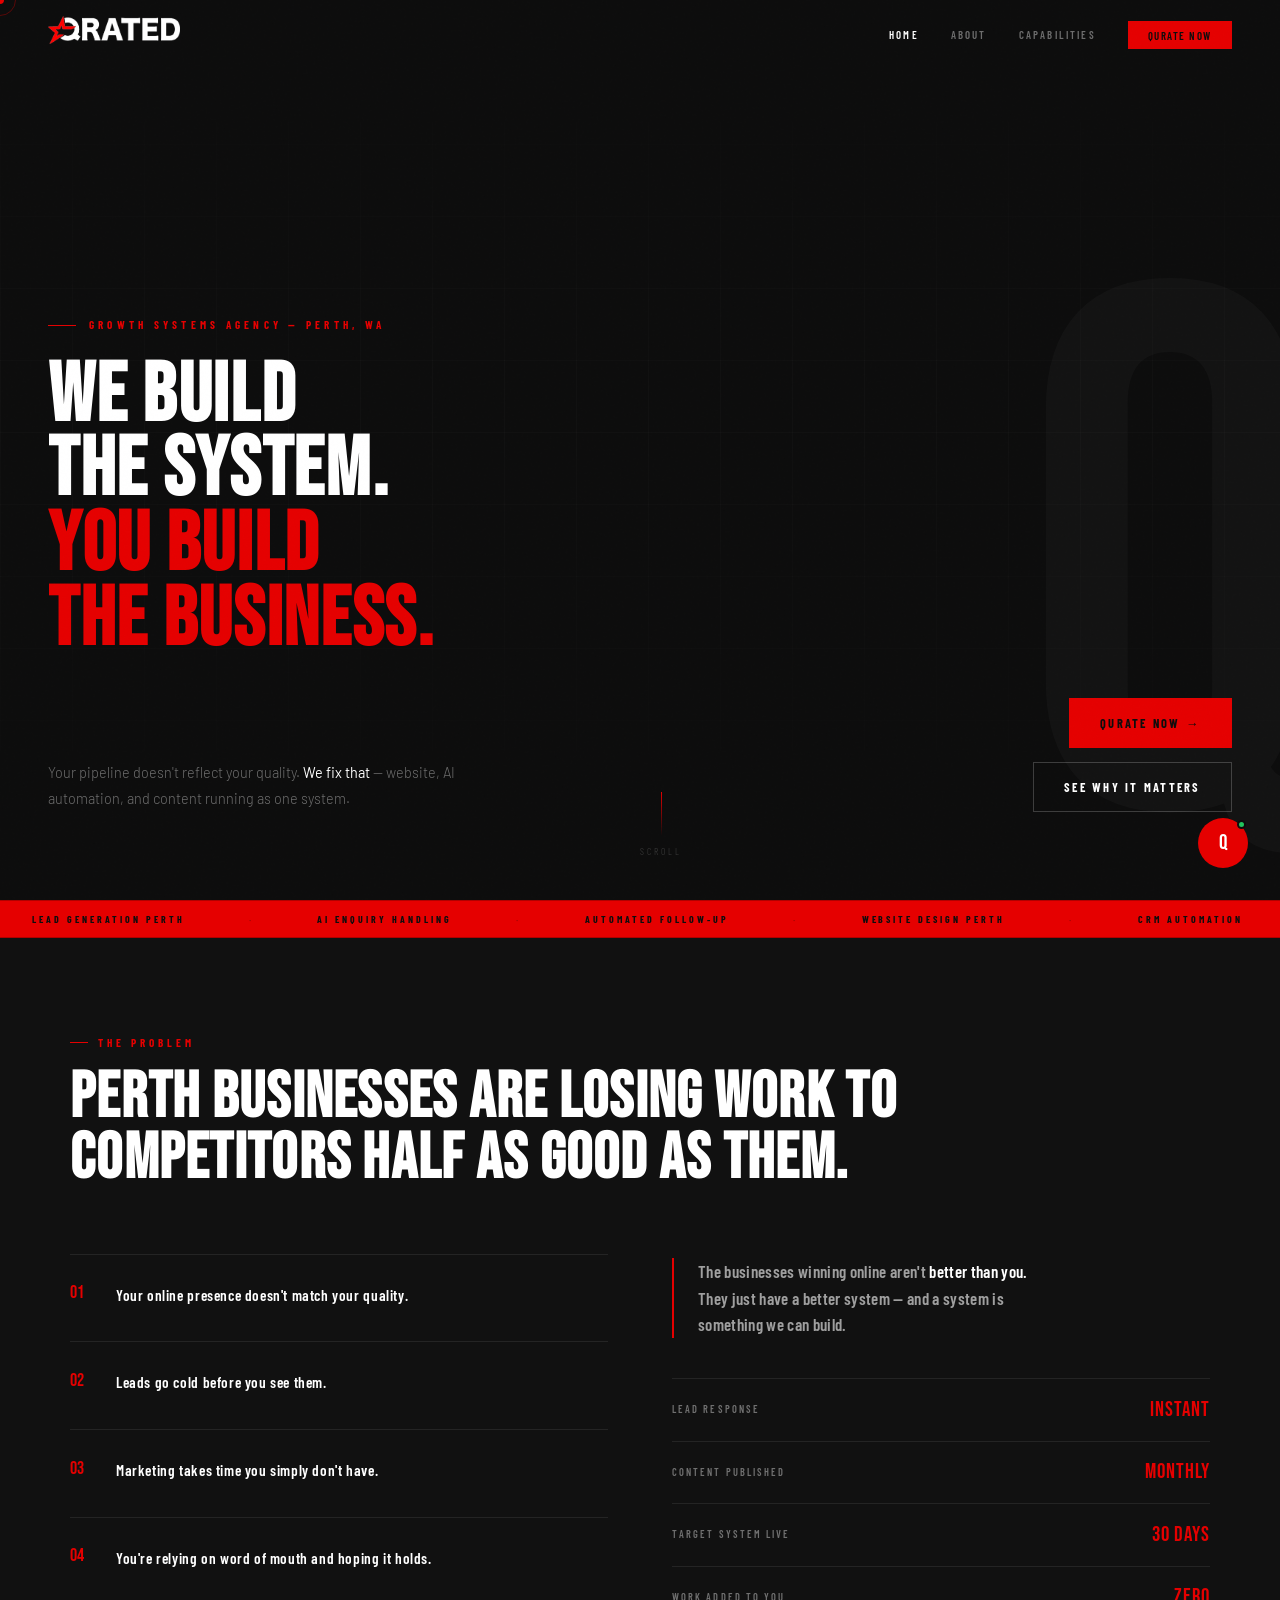
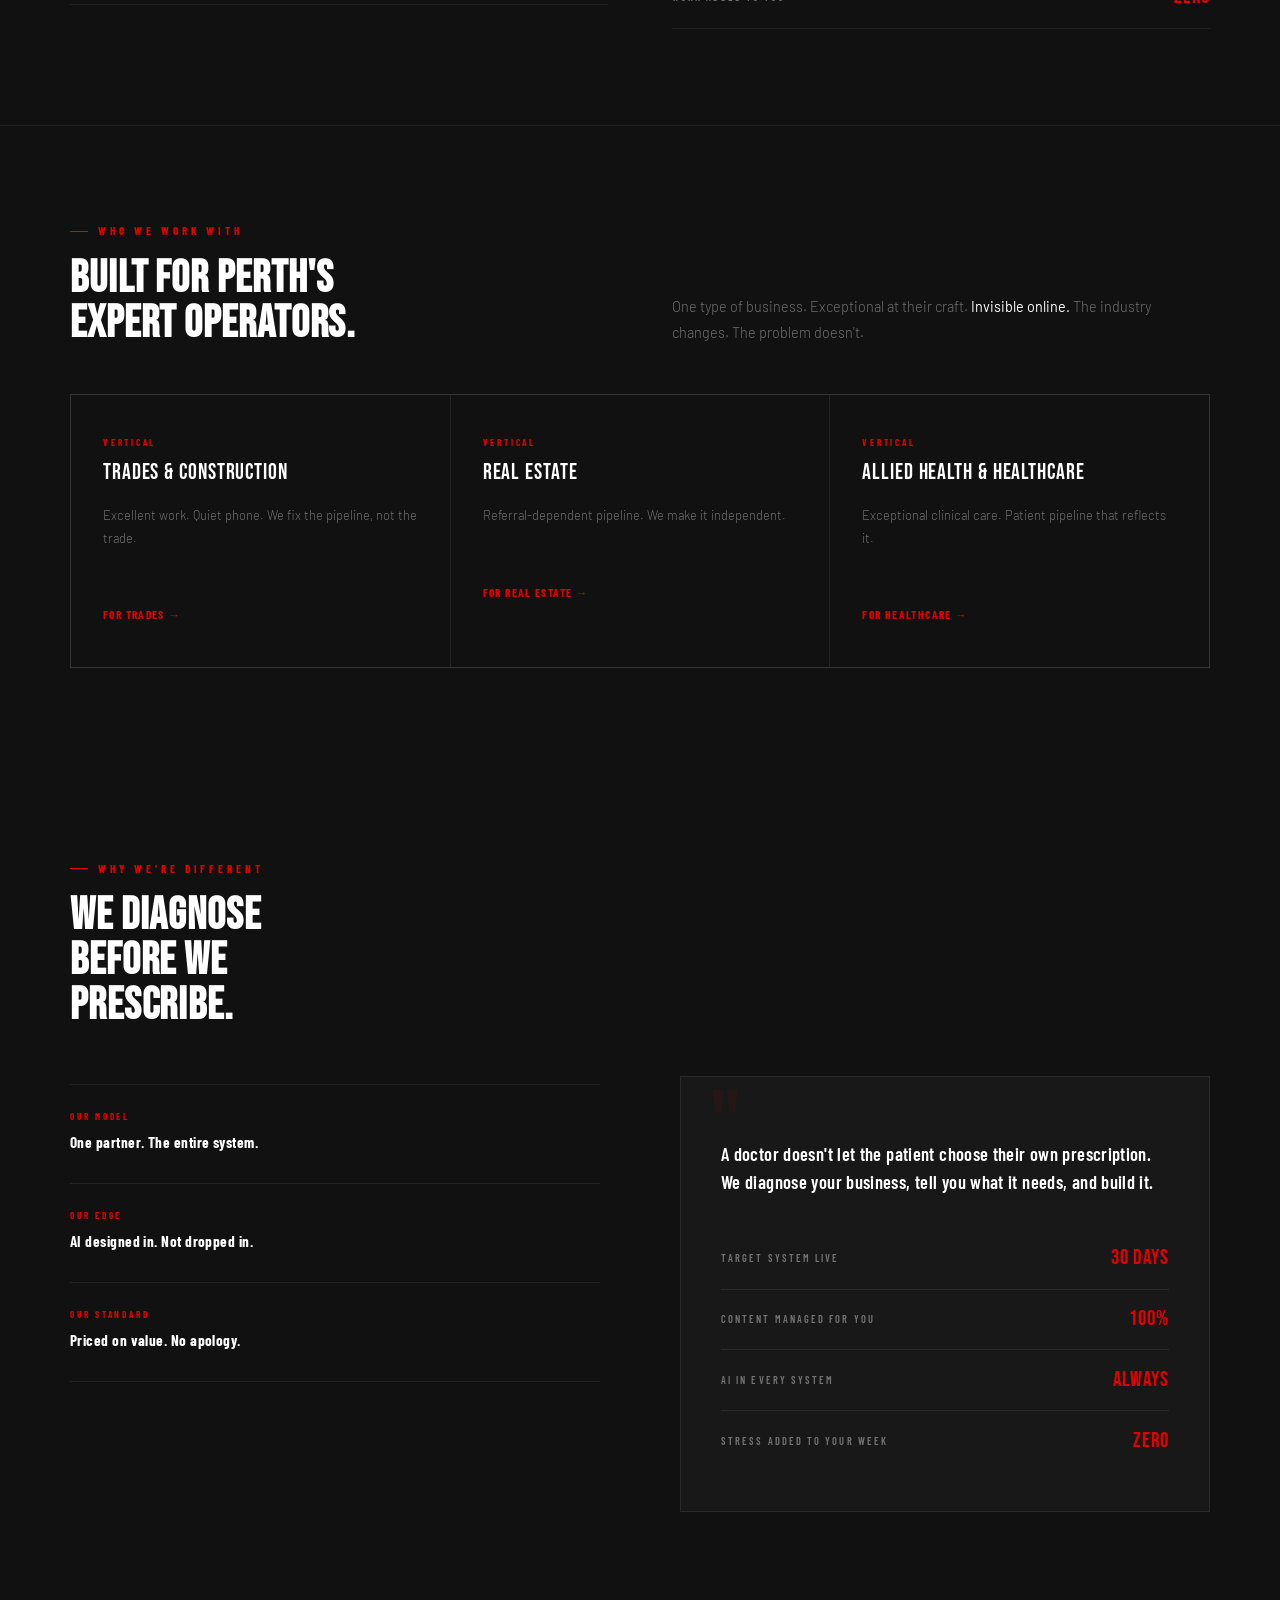
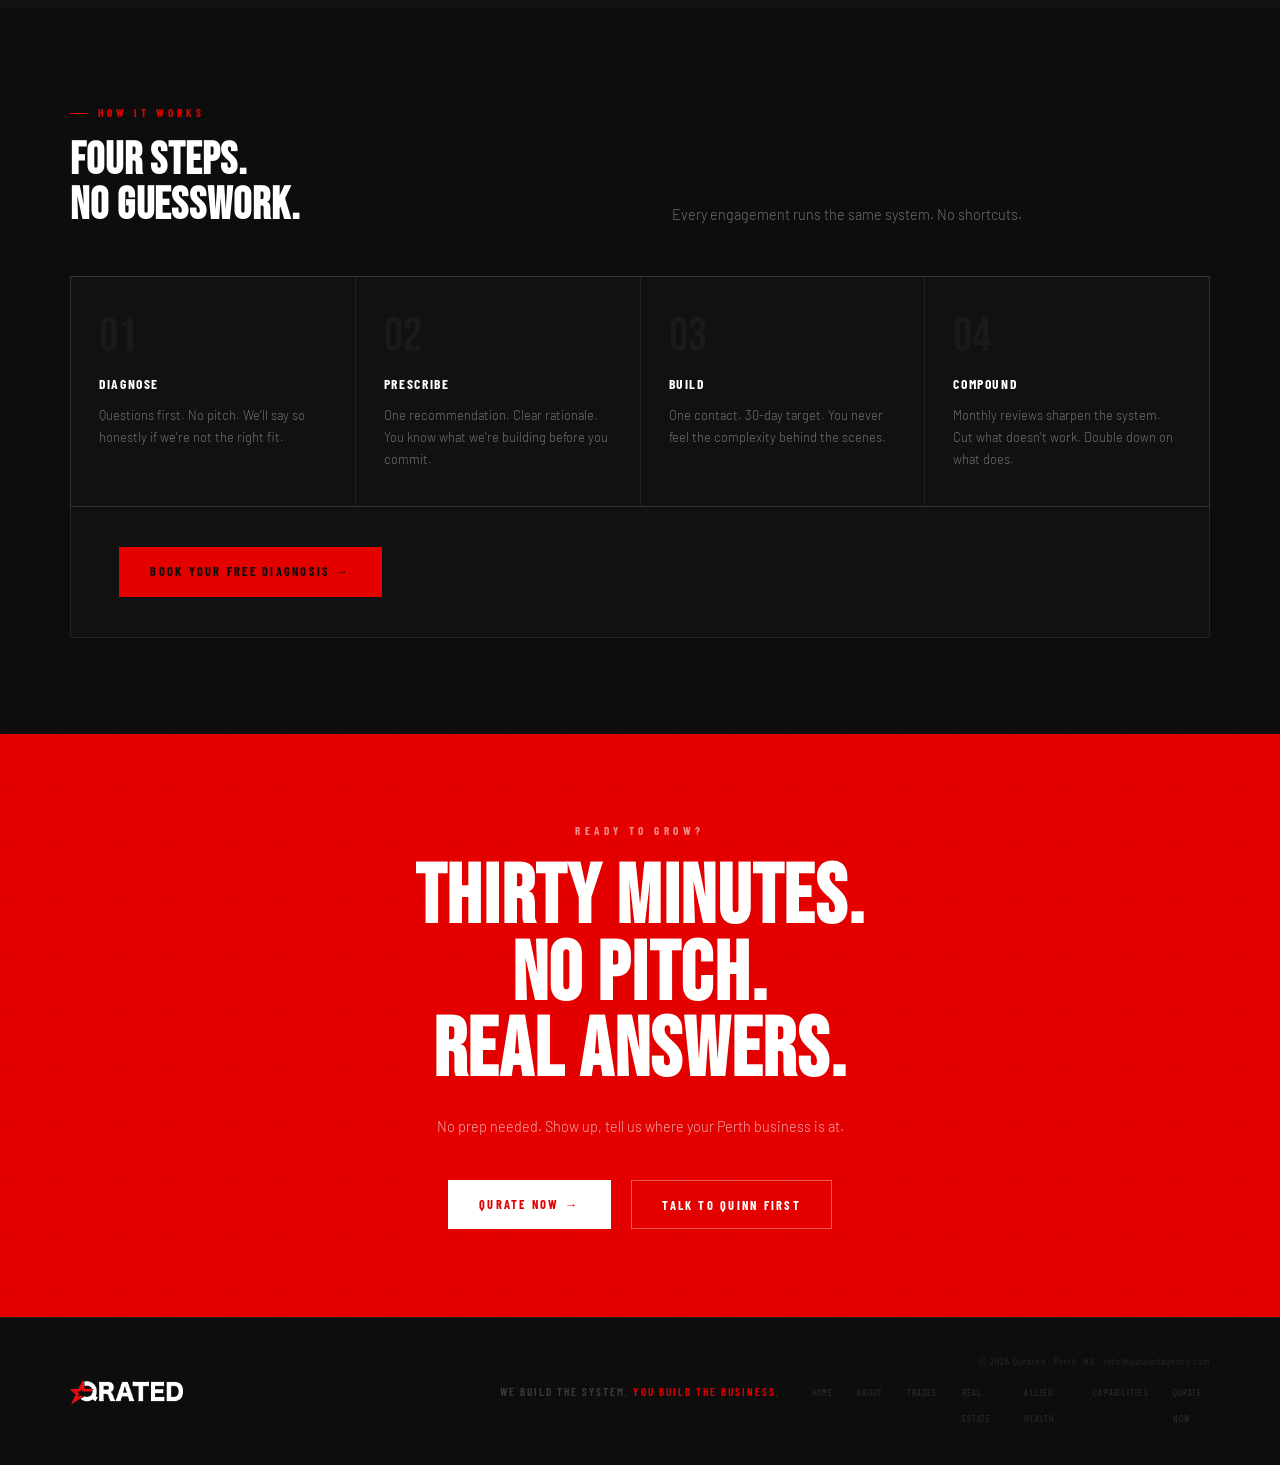
==== commit 0530fd60: "Add files via upload" ====
--- a/index.html
+++ b/index.html
@@ -5,11 +5,11 @@
 <meta name="viewport" content="width=device-width, initial-scale=1.0"/>
 <meta name="robots" content="index, follow"/>
 <title>Lead Generation Agency Perth | Qurated — Growth Systems</title>
-<meta name="description" content="Qurated is Perth's growth systems agency. We build lead generation systems — website, AI automation, CRM, and content — for businesses too busy to chase their own growth."/>
+<meta name="description" content="Qurated builds lead generation systems for Perth businesses — website, AI automation, CRM, and content — so you stay focused on the work that pays."/>
 <meta property="og:type" content="website"/>
 <meta property="og:url" content="https://www.quratedagency.com/"/>
 <meta property="og:title" content="Lead Generation Agency Perth | Qurated"/>
-<meta property="og:description" content="We build the system. You build the business. Lead generation, AI automation, and content for Perth businesses."/>
+<meta property="og:description" content="We build the system. You build the business."/>
 <meta property="og:image" content="https://www.quratedagency.com/og-image.png"/>
 <meta name="twitter:card" content="summary_large_image"/>
 <meta name="twitter:title" content="Lead Generation Agency Perth | Qurated"/>
@@ -20,45 +20,32 @@
 <link rel="preconnect" href="https://fonts.googleapis.com"/>
 <link rel="preconnect" href="https://fonts.gstatic.com" crossorigin/>
 <link rel="preload" as="image" href="logo_long_white.png"/>
-<link href="https://fonts.googleapis.com/css2?family=Bebas+Neue&family=Barlow:wght@300;400;500&family=Barlow+Condensed:wght@400;500;600;700&display=swap" rel="stylesheet"/>
+<link rel="preload" as="style" href="https://fonts.googleapis.com/css2?family=Bebas+Neue&family=Barlow:wght@300;400;500&family=Barlow+Condensed:wght@400;500;600;700&display=swap" onload="this.rel='stylesheet'"/><noscript><link rel="stylesheet" href="https://fonts.googleapis.com/css2?family=Bebas+Neue&family=Barlow:wght@300;400;500&family=Barlow+Condensed:wght@400;500;600;700&display=swap"/></noscript>
 <link rel="stylesheet" href="style.css"/>
-<link href="https://assets.calendly.com/assets/external/widget.css" rel="stylesheet"/>
-<script type="application/ld+json">{
-  "@context":"https://schema.org",
-  "@type":["LocalBusiness","MarketingAgency"],
-  "name":"Qurated",
-  "description":"Perth-based growth systems agency building lead generation systems — website, AI automation, CRM, and content — for businesses in Perth WA and Adelaide SA.",
-  "url":"https://www.quratedagency.com",
-  "telephone":"+61456847420",
-  "email":"info@quratedagency.com",
-  "logo":"https://www.quratedagency.com/logo_long_white.png",
-  "address":{"@type":"PostalAddress","addressLocality":"Perth","addressRegion":"WA","addressCountry":"AU"},
-  "areaServed":[{"@type":"City","name":"Perth"},{"@type":"City","name":"Adelaide"}],
-  "sameAs":["https://www.instagram.com/quratedagency"]
-}</script>
+<script type="application/ld+json">{"@context":"https://schema.org","@type":["LocalBusiness","MarketingAgency"],"name":"Qurated","description":"Perth-based growth systems agency building lead generation systems — website, AI automation, CRM, and content.","url":"https://www.quratedagency.com","telephone":"+61456847420","email":"info@quratedagency.com","logo":"https://www.quratedagency.com/logo_long_white.png","address":{"@type":"PostalAddress","addressLocality":"Perth","addressRegion":"WA","addressCountry":"AU"},"areaServed":[{"@type":"City","name":"Perth"}],"sameAs":["https://www.instagram.com/quratedagency"]}</script>
 </head>
 <body>
 <div class="cursor" id="cursor"></div>
 <div class="cursor-ring" id="cursor-ring"></div>
-
 <nav id="nav">
-  <a href="/" class="nav-logo"><img src="logo_long_white.png" alt="Qurated — Lead Generation Agency Perth" width="170" height="24"/></a>
+  <a href="/" class="nav-logo"><img src="logo_long_white.png" alt="Qurated" width="200" height="28"/></a>
   <ul class="nav-links">
-    <li><a href="/trades">For Tradies</a></li>
-    <li><a href="/real-estate">For Real Estate</a></li>
-    <li><a href="#process">How It Works</a></li>
-    <li><a href="#contact" class="nav-cta">Book a Free Diagnosis</a></li>
+    <li><a href="/" class="active">Home</a></li>
+    <li><a href="/about">About</a></li>
+    <li><a href="/capabilities">Capabilities</a></li>
+    <li><a href="/contact" class="nav-cta">Qurate Now</a></li>
   </ul>
   <button class="hamburger" id="hamburger" aria-label="Menu"><span></span><span></span><span></span></button>
 </nav>
 <div class="mobile-menu" id="mobile-menu">
-  <a href="/trades" onclick="closeMobile()">For Tradies</a>
-  <a href="/real-estate" onclick="closeMobile()">For Real Estate</a>
-  <a href="#process" onclick="closeMobile()">How It Works</a>
-  <a href="#contact" class="m-cta" onclick="closeMobile()">Book a Free Diagnosis</a>
+  <a href="/" onclick="closeMobile()">Home</a>
+  <a href="/about" onclick="closeMobile()">About</a>
+  <a href="/trades" onclick="closeMobile()">Trades</a>
+  <a href="/real-estate" onclick="closeMobile()">Real Estate</a>
+  <a href="/allied-health" onclick="closeMobile()">Allied Health</a>
+  <a href="/capabilities" onclick="closeMobile()">Capabilities</a>
+  <a href="/contact" class="m-cta" onclick="closeMobile()">Qurate Now →</a>
 </div>
-
-<!-- HERO -->
 <section id="hero">
   <div class="hero-grid"></div>
   <div class="hero-q">Q</div>
@@ -66,150 +53,103 @@
     <div class="hero-eye">Growth Systems Agency — Perth, WA</div>
     <h1 class="hero-hl">We Build<br>The System.<br><span class="r">You Build<br>The Business.</span></h1>
     <div class="hero-row">
-      <p class="hero-sub">You're already good at what you do. The problem is <strong>your pipeline doesn't reflect it.</strong> Qurated builds the lead generation system — website, automation, AI, and content — and runs it for Perth businesses so you stay focused on the work that pays.</p>
+      <p class="hero-sub">Your pipeline doesn't reflect your quality. <strong>We fix that</strong> — website, AI automation, and content running as one system.</p>
       <div class="hero-acts">
-        <button class="btn btn-red" onclick="openCalendly()">Book a Free Diagnosis →</button>
+        <a href="/contact" class="btn btn-red">Qurate Now →</a>
         <a href="#problem" class="btn btn-ghost">See why it matters</a>
       </div>
     </div>
   </div>
   <div class="hero-scroll"><div class="scroll-line"></div><span class="scroll-txt">Scroll</span></div>
 </section>
-
 <div class="mq" aria-hidden="true"><div class="mq-track">
-  <span class="mq-item">Lead generation Perth</span><span class="mq-item mq-dot">·</span>
-  <span class="mq-item">AI enquiry handling</span><span class="mq-item mq-dot">·</span>
-  <span class="mq-item">Automated follow-up</span><span class="mq-item mq-dot">·</span>
-  <span class="mq-item">Website design Perth</span><span class="mq-item mq-dot">·</span>
-  <span class="mq-item">CRM automation</span><span class="mq-item mq-dot">·</span>
-  <span class="mq-item">Content that converts</span><span class="mq-item mq-dot">·</span>
-  <span class="mq-item">Growth systems</span><span class="mq-item mq-dot">·</span>
-  <span class="mq-item">Marketing for tradies Perth</span><span class="mq-item mq-dot">·</span>
-  <span class="mq-item">Lead generation Perth</span><span class="mq-item mq-dot">·</span>
-  <span class="mq-item">AI enquiry handling</span><span class="mq-item mq-dot">·</span>
-  <span class="mq-item">Automated follow-up</span><span class="mq-item mq-dot">·</span>
-  <span class="mq-item">Website design Perth</span><span class="mq-item mq-dot">·</span>
-  <span class="mq-item">CRM automation</span><span class="mq-item mq-dot">·</span>
-  <span class="mq-item">Content that converts</span><span class="mq-item mq-dot">·</span>
-  <span class="mq-item">Growth systems</span><span class="mq-item mq-dot">·</span>
-  <span class="mq-item">Marketing for tradies Perth</span><span class="mq-item mq-dot">·</span>
+  <span class="mq-item">Lead generation Perth</span><span class="mq-item mq-dot">·</span><span class="mq-item">AI enquiry handling</span><span class="mq-item mq-dot">·</span><span class="mq-item">Automated follow-up</span><span class="mq-item mq-dot">·</span><span class="mq-item">Website design Perth</span><span class="mq-item mq-dot">·</span><span class="mq-item">CRM automation</span><span class="mq-item mq-dot">·</span><span class="mq-item">Content that converts</span><span class="mq-item mq-dot">·</span><span class="mq-item">Growth systems</span><span class="mq-item mq-dot">·</span><span class="mq-item">Marketing for tradies Perth</span><span class="mq-item mq-dot">·</span><span class="mq-item">Lead generation Perth</span><span class="mq-item mq-dot">·</span><span class="mq-item">AI enquiry handling</span><span class="mq-item mq-dot">·</span><span class="mq-item">Automated follow-up</span><span class="mq-item mq-dot">·</span><span class="mq-item">Website design Perth</span><span class="mq-item mq-dot">·</span><span class="mq-item">CRM automation</span><span class="mq-item mq-dot">·</span><span class="mq-item">Content that converts</span><span class="mq-item mq-dot">·</span><span class="mq-item">Growth systems</span><span class="mq-item mq-dot">·</span><span class="mq-item">Marketing for tradies Perth</span><span class="mq-item mq-dot">·</span>
 </div></div>
-
-<!-- PROBLEM -->
 <section id="problem" class="sec">
   <div class="inner">
     <div class="prob-headline-wrap reveal">
-      <div class="ew">Sound familiar?</div>
-      <h2 class="prob-headline">Perth businesses are losing work to competitors<br><span class="r">half as good</span> as them.</h2>
+      <div class="ew">The problem</div>
+      <h2 class="prob-headline">Perth businesses are losing work to competitors half as good as them.</h2>
     </div>
     <div class="prob-layout">
-      <div class="prob-list reveal">
-        <div class="prob-item">
-          <div class="p-n">01</div>
-          <div class="p-t"><strong>Your online presence doesn't match your quality</strong><p>You do great work — but your website and socials look like you started and gave up. Prospects judge before they call. First impressions cost you jobs before you even get a chance to quote.</p></div>
-        </div>
-        <div class="prob-item">
-          <div class="p-n">02</div>
-          <div class="p-t"><strong>Leads go cold because no one follows up fast enough</strong><p>An enquiry comes in Wednesday night. You see it Thursday morning. They've already called someone else. Every hour without a response is revenue walking out the door.</p></div>
-        </div>
-        <div class="prob-item">
-          <div class="p-n">03</div>
-          <div class="p-t"><strong>Marketing takes time you simply don't have</strong><p>Running a business is already a full-time job. Managing content, ads, and your online presence is another one. Something always falls behind — and it's always the lead generation.</p></div>
-        </div>
-        <div class="prob-item">
-          <div class="p-n">04</div>
-          <div class="p-t"><strong>You're relying on word of mouth and hoping it holds</strong><p>Referrals are great — until they're not consistent. A system that generates inbound leads regardless of who you know is the difference between a business that grows and one that flatlines.</p></div>
-        </div>
-      </div>
-      <div class="prob-aside reveal">
+      <div class="prob-list reveal rd1">
+        <div class="prob-item"><div class="p-n">01</div><div class="p-t"><strong>Your online presence doesn't match your quality.</strong></div></div>
+        <div class="prob-item"><div class="p-n">02</div><div class="p-t"><strong>Leads go cold before you see them.</strong></div></div>
+        <div class="prob-item"><div class="p-n">03</div><div class="p-t"><strong>Marketing takes time you simply don't have.</strong></div></div>
+        <div class="prob-item"><div class="p-n">04</div><div class="p-t"><strong>You're relying on word of mouth and hoping it holds.</strong></div></div>
+      </div>
+      <div class="prob-aside reveal rd2">
         <p class="prob-statement">The businesses winning online aren't <em>better than you.</em> They just have a better system — and a system is something we can build.</p>
         <div class="prob-stats">
           <div class="pstat"><span class="pstat-lbl">Lead response</span><span class="pstat-val">Instant</span></div>
           <div class="pstat"><span class="pstat-lbl">Content published</span><span class="pstat-val">Monthly</span></div>
-          <div class="pstat"><span class="pstat-lbl">Time to results</span><span class="pstat-val">30 Days</span></div>
+          <div class="pstat"><span class="pstat-lbl">Target system live</span><span class="pstat-val">30 Days</span></div>
           <div class="pstat"><span class="pstat-lbl">Work added to you</span><span class="pstat-val">Zero</span></div>
         </div>
       </div>
     </div>
   </div>
 </section>
-
 <div class="divider"></div>
-
-<!-- SERVICES -->
-<section id="services" class="sec">
-  <div class="inner">
-    <div class="svc-hdr">
+<section class="sec" style="background:var(--s1);">
+  <div class="inner">
+    <div class="svc-hdr reveal">
       <div>
-        <div class="ew reveal">Here's what you get</div>
-        <h2 class="sh reveal">Three things.<br><span class="r">One system.</span></h2>
-      </div>
-      <p class="sb reveal">We don't sell components — we build a system where every piece connects. Website feeds the CRM. Content feeds the funnel. AI handles what slips through. <strong>Nothing leaks.</strong></p>
+        <div class="ew">Who we work with</div>
+        <h2 class="sh">Built for Perth's<br>expert operators.</h2>
+      </div>
+      <p class="sb">One type of business. Exceptional at their craft. <strong>Invisible online.</strong> The industry changes. The problem doesn't.</p>
     </div>
     <div class="svc-grid">
       <div class="svc-card reveal">
-        <div class="svc-n">01</div>
-        <div class="svc-tag">The Foundation</div>
-        <div class="svc-name">Web &amp; AI Systems</div>
-        <p class="svc-desc">A website that works for you every hour — built to convert visitors into enquiries, with AI layered in to handle follow-up so no lead goes cold.</p>
-        <ul class="svc-list">
-          <li>High-converting website design &amp; build</li>
-          <li>AI chatbot &amp; lead qualification</li>
-          <li>CRM setup &amp; pipeline management</li>
-          <li>Lead capture funnels</li>
-          <li>Local SEO &amp; Google Business Profile</li>
-        </ul>
+        <div class="svc-tag">Vertical</div>
+        <div class="svc-name">Trades & Construction</div>
+        <p class="svc-desc">Excellent work. Quiet phone. We fix the pipeline, not the trade.</p>
+        <a href="/trades" class="svc-link">For trades →</a>
       </div>
       <div class="svc-card reveal rd1">
-        <div class="svc-n">02</div>
-        <div class="svc-tag">The Authority</div>
-        <div class="svc-name">Content &amp; Social</div>
-        <p class="svc-desc">Content that represents the quality of your work — published consistently without you managing it. Strategy, creative, and calendar handled every month.</p>
-        <ul class="svc-list">
-          <li>Monthly content strategy &amp; calendar</li>
-          <li>Social media management</li>
-          <li>Reels &amp; short-form video</li>
-          <li>Captions &amp; copywriting</li>
-          <li>Meta ad campaigns</li>
-        </ul>
+        <div class="svc-tag">Vertical</div>
+        <div class="svc-name">Real Estate</div>
+        <p class="svc-desc">Referral-dependent pipeline. We make it independent.</p>
+        <a href="/real-estate" class="svc-link">For real estate →</a>
       </div>
       <div class="svc-card reveal rd2">
-        <div class="svc-n">03</div>
-        <div class="svc-tag">The Full Engine</div>
-        <div class="svc-name">Growth Systems</div>
-        <p class="svc-desc">Web, content, and AI running as one compounding system — getting sharper every month. A machine that builds momentum, not a retainer on repeat.</p>
-        <ul class="svc-list">
-          <li>Everything in Web &amp; AI + Content &amp; Social</li>
-          <li>Integrated AI growth stack</li>
-          <li>Automated lead nurture &amp; follow-up</li>
-          <li>Monthly performance review</li>
-          <li>Priority access &amp; dedicated support</li>
-        </ul>
-      </div>
-    </div>
-  </div>
-</section>
-
-<div class="divider"></div>
-
-<!-- WHY -->
+        <div class="svc-tag">Vertical</div>
+        <div class="svc-name">Allied Health & Healthcare</div>
+        <p class="svc-desc">Exceptional clinical care. Patient pipeline that reflects it.</p>
+        <a href="/allied-health" class="svc-link">For healthcare →</a>
+      </div>
+    </div>
+  </div>
+</section>
 <section id="why" class="sec">
   <div class="inner">
+    <div class="svc-hdr reveal">
+      <div>
+        <div class="ew">Why we're different</div>
+        <h2 class="sh">We diagnose<br>before we<br>prescribe.</h2>
+      </div>
+      <div></div>
+    </div>
     <div class="why-layout">
-      <div>
-        <div class="ew reveal">Why we're different</div>
-        <h2 class="sh reveal" style="margin-bottom:1rem;">We diagnose<br>before we<br><span class="r">prescribe.</span></h2>
-        <p class="sb reveal" style="margin-bottom:2.5rem;">Most agencies pitch a package before asking a single question. We don't. Every engagement starts with understanding exactly where your Perth business is, what's costing you, and what will genuinely move the needle.</p>
-        <div class="why-pts reveal">
-          <div class="why-pt"><div class="why-lbl">Our model</div><div class="why-title">One partner. The entire system.</div><p class="why-body">Website, content, ads, CRM, and automation under one roof — connected. No brief lost between agencies. One strategy, executed end-to-end.</p></div>
-          <div class="why-pt"><div class="why-lbl">Our edge</div><div class="why-title">AI built in from day one. Not bolted on later.</div><p class="why-body">Every system we build has automation in the foundation. Leads followed up. Enquiries handled. Workflows running — without you lifting a finger.</p></div>
-          <div class="why-pt"><div class="why-lbl">Our standard</div><div class="why-title">Priced on value. No apology.</div><p class="why-body">Our clients don't come to us for a bargain — they come because they're tired of paying for things that don't work.</p></div>
-        </div>
-      </div>
-      <div class="why-box reveal">
-        <p class="why-quote">A doctor doesn't let the patient choose their own prescription. We diagnose your business, tell you what it needs, and build it — no guesswork, no generic packages.</p>
+      <div class="why-pts">
+        <div class="why-pt reveal">
+          <div class="why-lbl">Our model</div>
+          <div class="why-title">One partner. The entire system.</div>
+        </div>
+        <div class="why-pt reveal rd1">
+          <div class="why-lbl">Our edge</div>
+          <div class="why-title">AI designed in. Not dropped in.</div>
+        </div>
+        <div class="why-pt reveal rd2">
+          <div class="why-lbl">Our standard</div>
+          <div class="why-title">Priced on value. No apology.</div>
+        </div>
+      </div>
+      <div class="why-box reveal rd1">
+        <p class="why-quote">A doctor doesn't let the patient choose their own prescription. We diagnose your business, tell you what it needs, and build it.</p>
         <div class="why-stats">
-          <div class="wstat"><span class="wstat-lbl">Time to first results</span><span class="wstat-val">30 Days</span></div>
+          <div class="wstat"><span class="wstat-lbl">Target system live</span><span class="wstat-val">30 Days</span></div>
           <div class="wstat"><span class="wstat-lbl">Content managed for you</span><span class="wstat-val">100%</span></div>
           <div class="wstat"><span class="wstat-lbl">AI in every system</span><span class="wstat-val">Always</span></div>
           <div class="wstat"><span class="wstat-lbl">Stress added to your week</span><span class="wstat-val">Zero</span></div>
@@ -218,94 +158,57 @@
     </div>
   </div>
 </section>
-
-<div class="divider"></div>
-
-<!-- PROCESS -->
 <section id="process" class="sec">
   <div class="inner">
-    <div class="proc-hdr">
+    <div class="proc-hdr reveal">
       <div>
-        <div class="ew reveal">Here's exactly what happens</div>
-        <h2 class="sh reveal">Four steps.<br><span class="r">No guesswork.</span></h2>
-      </div>
-      <p class="sb reveal">Every engagement runs the same system. No shortcuts, no strategy decks that live in a Google Drive and never get executed.</p>
+        <div class="ew">How it works</div>
+        <h2 class="sh">Four steps.<br>No guesswork.</h2>
+      </div>
+      <p class="sb">Every engagement runs the same system. No shortcuts.</p>
     </div>
     <div class="proc-steps">
-      <div class="proc-step reveal"><div class="proc-n">01</div><div class="proc-title">Diagnose</div><p class="proc-desc">We don't pitch packages. We ask questions. Only when we understand the problem do we prescribe the solution — and we'll say so honestly if we're not the right fit.</p></div>
-      <div class="proc-step reveal rd1"><div class="proc-n">02</div><div class="proc-title">Prescribe</div><p class="proc-desc">One clear recommendation. Specific rationale. You'll know exactly what we're building and what it should deliver — before you commit to anything.</p></div>
-      <div class="proc-step reveal rd2"><div class="proc-n">03</div><div class="proc-title">Build</div><p class="proc-desc">One point of contact. One voice across everything. You never feel the complexity running behind the scenes.</p></div>
-      <div class="proc-step reveal rd3"><div class="proc-n">04</div><div class="proc-title">Compound</div><p class="proc-desc">Monthly reviews aren't admin — they're the system getting sharper. We cut what isn't working, double down on what is. Good systems compound.</p></div>
+      <div class="proc-step reveal"><div class="proc-n">01</div><div class="proc-title">Diagnose</div><p class="proc-desc">Questions first. No pitch. We'll say so honestly if we're not the right fit.</p></div>
+      <div class="proc-step reveal rd1"><div class="proc-n">02</div><div class="proc-title">Prescribe</div><p class="proc-desc">One recommendation. Clear rationale. You know what we're building before you commit.</p></div>
+      <div class="proc-step reveal rd2"><div class="proc-n">03</div><div class="proc-title">Build</div><p class="proc-desc">One contact. 30-day target. You never feel the complexity behind the scenes.</p></div>
+      <div class="proc-step reveal rd3"><div class="proc-n">04</div><div class="proc-title">Compound</div><p class="proc-desc">Monthly reviews sharpen the system. Cut what doesn't work. Double down on what does.</p></div>
     </div>
     <div class="proc-cta reveal">
-      <p class="proc-cta-text">The first step is free. A 30-minute call where we tell you <em>exactly what your business needs</em> — whether you work with us or not.</p>
-      <button class="btn btn-red" onclick="openCalendly()">Book Your Free Diagnosis →</button>
-    </div>
-  </div>
-</section>
-
-<!-- CTA BAND -->
+      <a href="/contact" class="btn btn-red">Book Your Free Diagnosis →</a>
+    </div>
+  </div>
+</section>
 <section id="cta-band">
   <div class="cta-grid"></div>
   <div class="cta-inner">
     <div class="cta-eye">Ready to grow?</div>
     <h2 class="cta-hl">Thirty minutes.<br>No pitch.<br>Real answers.</h2>
-    <p class="cta-sub">No prep needed. Just show up, tell us where your Perth business is at, and we'll tell you exactly what we'd do about it.</p>
+    <p class="cta-sub">No prep needed. Show up, tell us where your Perth business is at.</p>
     <div class="cta-acts">
-      <button class="btn btn-white" onclick="openCalendly()">Book Your Free Diagnosis →</button>
+      <a href="/contact" class="btn btn-white">Qurate Now →</a>
       <button class="btn btn-ghost-w" onclick="openQuinn()">Talk to Quinn first</button>
     </div>
   </div>
 </section>
-
-<!-- CONTACT -->
-<section id="contact" class="sec">
-  <div class="inner">
-    <div class="ew reveal">Your first move costs nothing</div>
-    <h2 class="sh reveal" style="margin-bottom:0;">Get in touch</h2>
-    <div class="contact-layout">
-      <div class="c-deets reveal">
-        <div><div class="cdl">Based in</div><div class="cdv">Perth, Western Australia</div></div>
-        <div><div class="cdl">Email</div><div class="cdv"><a href="mailto:info@quratedagency.com">info@quratedagency.com</a></div></div>
-        <div><div class="cdl">Phone</div><div class="cdv"><a href="tel:0456847420">0456 847 420</a></div></div>
-        <div><div class="cdl">Instagram</div><div class="cdv"><a href="https://instagram.com/quratedagency" target="_blank" rel="noopener">@quratedagency</a></div></div>
-        <div class="c-note"><p>Not ready for a call? <strong>Quinn can help right now.</strong> Ask anything — how we work, what we'd recommend, whether we're the right fit.</p></div>
-        <button class="quinn-link" onclick="openQuinn()">Talk to Quinn →</button>
-      </div>
-      <div class="c-right reveal">
-        <div class="booking-card">
-          <h3>Book a Free Diagnosis Call</h3>
-          <p>No prep needed. No pitch from our side. Show up, tell us where your business is at, and we'll tell you exactly what we'd do — and why.</p>
-          <p class="booking-note">We keep our client list intentionally small. Quality over volume — always.</p>
-          <button class="btn btn-red" onclick="openCalendly()">Book Your Free Diagnosis →</button>
-        </div>
-        <div class="email-block">
-          <label for="email-cap">Not ready for a call yet? Leave your email.</label>
-          <div class="email-row">
-            <input type="email" id="email-cap" placeholder="your@email.com"/>
-            <button onclick="submitEmail()">Send it →</button>
-          </div>
-          <div id="email-ok">Got it — we'll follow up within 24 hours.</div>
-        </div>
-      </div>
-    </div>
-  </div>
-</section>
-
 <footer>
   <div class="footer-inner">
-    <a href="/" class="footer-logo"><img src="logo_long_white.png" alt="Qurated" width="160" height="20"/></a>
+    <a href="/" class="footer-logo"><img src="logo_long_white.png" alt="Qurated" width="180" height="24"/></a>
     <p class="footer-tag">We build the system. <em>You build the business.</em></p>
     <div>
-      <p class="footer-copy">© 2026 Qurated · Perth, WA · Adelaide, SA · <a href="mailto:info@quratedagency.com">info@quratedagency.com</a></p>
+      <p class="footer-copy">© 2026 Qurated · Perth, WA · <a href="mailto:info@quratedagency.com">info@quratedagency.com</a></p>
       <ul class="footer-links">
         <li><a href="/">Home</a></li>
-        <li><a href="/trades">For Tradies</a></li>
-        <li><a href="/real-estate">For Real Estate</a></li>
+        <li><a href="/about">About</a></li>
+        <li><a href="/trades">Trades</a></li>
+        <li><a href="/real-estate">Real Estate</a></li>
+        <li><a href="/allied-health">Allied Health</a></li>
+        <li><a href="/capabilities">Capabilities</a></li>
+        <li><a href="/contact">Qurate Now</a></li>
       </ul>
     </div>
   </div>
 </footer>
+<script>const QUINN_PAGE='home';</script>
 <div class="quinn-bubble" id="quinn-bubble">
   <div class="q-proactive" id="q-proactive" onclick="openQuinn()">Not sure if we're the right fit? Ask Quinn →</div>
   <div class="q-panel" id="q-panel">
@@ -316,8 +219,7 @@
   </div>
   <button class="q-toggle" id="q-toggle" aria-label="Chat with Quinn"><span class="q-toggle-q">Q</span><span class="q-badge"></span></button>
 </div>
-<script async src="https://assets.calendly.com/assets/external/widget.js"></script>
-<script src="main.js"></script>
-<script src="quinn-widget.js"></script>
+<script src="main.js" defer></script>
+<script src="quinn-widget.js" defer></script>
 </body>
-</html>+</html>
--- a/style.css
+++ b/style.css
@@ -15,7 +15,7 @@
 body{background:var(--black);color:var(--w100);font-family:var(--fb);font-weight:300;line-height:1.65;overflow-x:hidden;-webkit-font-smoothing:antialiased;}
 ::selection{background:var(--red);color:var(--w100);}
 ::-webkit-scrollbar{width:3px;}::-webkit-scrollbar-track{background:var(--black);}::-webkit-scrollbar-thumb{background:var(--red);}
-*{cursor:none!important;}
+body:not(.touch) *{cursor:none!important;}
 
 /* CURSOR */
 .cursor{position:fixed;width:8px;height:8px;background:var(--red);border-radius:50%;pointer-events:none;z-index:9999;transform:translate(-50%,-50%);transition:width .2s,height .2s;}
@@ -23,20 +23,23 @@
 .cursor.h{width:12px;height:12px;}.cursor-ring.h{width:44px;height:44px;opacity:.6;}
 body::after{content:'';position:fixed;inset:0;background-image:url("data:image/svg+xml,%3Csvg viewBox='0 0 512 512' xmlns='http://www.w3.org/2000/svg'%3E%3Cfilter id='n'%3E%3CfeTurbulence type='fractalNoise' baseFrequency='0.75' numOctaves='4' stitchTiles='stitch'/%3E%3C/filter%3E%3Crect width='100%25' height='100%25' filter='url(%23n)' opacity='0.03'/%3E%3C/svg%3E");pointer-events:none;z-index:998;opacity:.3;}
 
+/* All decorative overlays — never intercept clicks or taps */
+.hero-grid,.cover-grid,.cta-grid,.about-big,.hero-q{pointer-events:none;}
+
 /* NAV */
 nav{position:fixed;top:0;left:0;right:0;z-index:900;height:68px;display:flex;align-items:center;justify-content:space-between;padding:0 3rem;border-bottom:1px solid transparent;transition:background .4s,border-color .4s;}
 nav.scrolled{background:rgba(13,13,13,.97);backdrop-filter:blur(20px);border-bottom-color:var(--w08);}
-.nav-logo img{height:24px;width:auto;max-width:170px;object-fit:contain;object-position:left;}
-.nav-links{display:flex;align-items:center;gap:2.5rem;list-style:none;}
-.nav-links a{font-family:var(--fc);font-size:.7rem;font-weight:600;letter-spacing:.22em;text-transform:uppercase;color:var(--w40);text-decoration:none;transition:color .2s;}
+.nav-logo img{height:28px;width:auto;max-width:200px;object-fit:contain;object-position:left;}
+.nav-links{display:flex;align-items:center;gap:2rem;list-style:none;}
+.nav-links a{font-family:var(--fc);font-size:.68rem;font-weight:600;letter-spacing:.2em;text-transform:uppercase;color:var(--w40);text-decoration:none;transition:color .2s;}
 .nav-links a:hover,.nav-links a.active{color:var(--w100);}
-.nav-cta{background:var(--red)!important;color:var(--black)!important;padding:.5rem 1.3rem;letter-spacing:.15em!important;transition:background .2s!important;}
+.nav-cta{background:var(--red)!important;color:var(--black)!important;padding:.48rem 1.25rem;letter-spacing:.14em!important;transition:background .2s!important;}
 .nav-cta:hover{background:var(--w100)!important;color:var(--black)!important;}
 .hamburger{display:none;flex-direction:column;gap:5px;background:none;border:none;padding:4px;}
 .hamburger span{display:block;width:22px;height:1.5px;background:var(--w100);transition:all .3s;}
-.mobile-menu{position:fixed;inset:0;background:var(--black);z-index:800;display:flex;flex-direction:column;align-items:center;justify-content:center;gap:2.5rem;opacity:0;pointer-events:none;transition:opacity .3s;}
+.mobile-menu{position:fixed;inset:0;background:var(--black);z-index:800;display:flex;flex-direction:column;align-items:center;justify-content:center;gap:2rem;opacity:0;pointer-events:none;transition:opacity .3s;}
 .mobile-menu.open{opacity:1;pointer-events:all;}
-.mobile-menu a{font-family:var(--fd);font-size:3rem;letter-spacing:.1em;color:var(--w100);text-decoration:none;}
+.mobile-menu a{font-family:var(--fd);font-size:2.8rem;letter-spacing:.1em;color:var(--w100);text-decoration:none;}
 .mobile-menu a:hover{color:var(--red);}
 .mobile-menu .m-cta{font-family:var(--fc);font-size:.85rem;font-weight:700;letter-spacing:.2em;text-transform:uppercase;color:var(--black);background:var(--red);padding:.9rem 2.5rem;}
 
@@ -67,7 +70,23 @@
 .mq-dot{opacity:.3;}
 @keyframes mq{from{transform:translateX(0);}to{transform:translateX(-50%);}}
 
-/* HOMEPAGE HERO */
+/* ── COVER PAGE ─────────────────────────────────────────── */
+body.cover-page{overflow:hidden;}
+.cover-wrap{min-height:100vh;display:flex;flex-direction:column;align-items:center;justify-content:center;position:relative;overflow:hidden;}
+.cover-grid{position:absolute;inset:0;background-image:linear-gradient(var(--w04) 1px,transparent 1px),linear-gradient(90deg,var(--w04) 1px,transparent 1px);background-size:80px 80px;opacity:.5;mask-image:radial-gradient(ellipse 70% 70% at 50% 50%,rgba(0,0,0,.6),transparent);}
+.cover-logo-wrap{display:flex;flex-direction:column;align-items:center;gap:0;opacity:0;animation:coverLogoIn 1.1s .3s cubic-bezier(.16,1,.3,1) forwards;}
+.cover-logo-wrap img{height:52px;width:auto;max-width:320px;object-fit:contain;filter:invert(0);}
+.cover-tagline{font-family:var(--fc);font-size:.62rem;font-weight:600;letter-spacing:.5em;text-transform:uppercase;color:var(--w20);margin-top:1.1rem;}
+.cover-bottom{position:absolute;bottom:3.5rem;left:50%;transform:translateX(-50%);display:flex;flex-direction:column;align-items:center;gap:1.2rem;opacity:0;animation:coverBtnIn .9s .9s cubic-bezier(.16,1,.3,1) forwards;}
+.cover-btn{font-family:var(--fc);font-size:.8rem;font-weight:700;letter-spacing:.28em;text-transform:uppercase;color:var(--w100);text-decoration:none;border:1px solid var(--w20);padding:.85rem 2.5rem;transition:border-color .25s,color .25s,background .25s;display:inline-flex;align-items:center;gap:.75rem;}
+.cover-btn:hover{border-color:var(--red);background:var(--red);color:var(--black);}
+.cover-btn::after{content:'→';transition:transform .25s;}
+.cover-btn:hover::after{transform:translateX(4px);}
+.cover-line{width:1px;height:40px;background:linear-gradient(to bottom,var(--red),transparent);animation:sp 2.4s ease-in-out infinite;}
+@keyframes coverLogoIn{from{opacity:0;transform:translateY(20px);}to{opacity:1;transform:translateY(0);}}
+@keyframes coverBtnIn{from{opacity:0;transform:translateX(-50%) translateY(16px);}to{opacity:1;transform:translateX(-50%) translateY(0);}}
+
+/* ── HOME HERO ──────────────────────────────────────────── */
 #hero{min-height:100vh;display:flex;flex-direction:column;justify-content:flex-end;padding:0 3rem 5.5rem;position:relative;overflow:hidden;}
 .hero-grid{position:absolute;inset:0;background-image:linear-gradient(var(--w04) 1px,transparent 1px),linear-gradient(90deg,var(--w04) 1px,transparent 1px);background-size:72px 72px;mask-image:linear-gradient(to bottom,transparent 0%,rgba(0,0,0,.5) 45%,transparent 100%);}
 .hero-q{position:absolute;right:-3vw;bottom:-6vh;font-family:var(--fd);font-size:58vw;color:var(--w100);opacity:.022;line-height:1;user-select:none;animation:qdrift 22s ease-in-out infinite alternate;pointer-events:none;}
@@ -85,7 +104,7 @@
 .scroll-line{width:1px;height:44px;background:linear-gradient(to bottom,var(--red),transparent);animation:sp 2.2s ease-in-out infinite;}
 .scroll-txt{font-family:var(--fc);font-size:.6rem;letter-spacing:3px;text-transform:uppercase;color:var(--w20);}
 
-/* VERTICAL PAGE HERO — used on trades.html and real-estate.html */
+/* INDUSTRY PAGE HERO */
 .vhero{min-height:72vh;display:flex;flex-direction:column;justify-content:flex-end;padding:0 3rem 5rem;position:relative;overflow:hidden;background:var(--black);}
 .vhero .hero-grid{position:absolute;inset:0;background-image:linear-gradient(var(--w04) 1px,transparent 1px),linear-gradient(90deg,var(--w04) 1px,transparent 1px);background-size:72px 72px;mask-image:linear-gradient(to bottom,transparent 0%,rgba(0,0,0,.4) 50%,transparent 100%);}
 .vhero-content{position:relative;z-index:1;padding-top:8rem;}
@@ -139,9 +158,11 @@
 .svc-list{list-style:none;display:flex;flex-direction:column;gap:.4rem;}
 .svc-list li{font-family:var(--fc);font-size:.78rem;font-weight:500;color:var(--w40);display:flex;align-items:center;gap:.6rem;}
 .svc-list li::before{content:'';display:block;width:12px;height:1px;background:var(--red);flex-shrink:0;}
-
-/* WHY (homepage only) */
-#why{background:var(--s1);}
+.svc-link{display:inline-flex;align-items:center;gap:.5rem;font-family:var(--fc);font-size:.72rem;font-weight:700;letter-spacing:.12em;text-transform:uppercase;color:var(--red);text-decoration:none;margin-top:2rem;transition:gap .2s;}
+.svc-link:hover{gap:.8rem;}
+
+/* WHY */
+#why,.why-sec{background:var(--s1);}
 .why-layout{display:grid;grid-template-columns:1fr 1fr;gap:5rem;align-items:start;margin-top:3rem;}
 .why-pts{display:flex;flex-direction:column;margin-top:.5rem;}
 .why-pt{padding:1.5rem 0;border-bottom:1px solid var(--w08);}
@@ -174,7 +195,7 @@
 .proc-cta-text em{color:var(--w100);font-style:normal;}
 
 /* CTA BAND */
-#cta-band{background:var(--red);padding:5.5rem 3rem;position:relative;overflow:hidden;}
+#cta-band,.cta-band{background:var(--red);padding:5.5rem 3rem;position:relative;overflow:hidden;}
 .cta-grid{position:absolute;inset:0;background-image:linear-gradient(rgba(0,0,0,.06) 1px,transparent 1px),linear-gradient(90deg,rgba(0,0,0,.06) 1px,transparent 1px);background-size:56px 56px;}
 .cta-inner{position:relative;z-index:1;max-width:820px;margin:0 auto;text-align:center;}
 .cta-eye{font-family:var(--fc);font-size:var(--t-label);font-weight:700;letter-spacing:.4em;text-transform:uppercase;color:rgba(255,255,255,.55);margin-bottom:1.25rem;}
@@ -182,7 +203,7 @@
 .cta-sub{font-size:var(--t-body);color:rgba(255,255,255,.65);line-height:1.8;margin-bottom:2.5rem;max-width:500px;margin-left:auto;margin-right:auto;}
 .cta-acts{display:flex;justify-content:center;gap:1.25rem;flex-wrap:wrap;}
 
-/* CONTACT */
+/* CONTACT SECTION (home/shared) */
 #contact,.contact-sec{background:var(--s1);}
 .contact-layout{display:grid;grid-template-columns:1fr 1.5fr;gap:5rem;margin-top:3rem;}
 .c-deets{display:flex;flex-direction:column;gap:1.75rem;}
@@ -209,11 +230,114 @@
 .email-row button:hover{background:var(--w100);border-color:var(--w100);}
 #email-ok{display:none;font-family:var(--fc);font-size:.8rem;color:var(--w40);padding-top:.35rem;}
 
+/* ── ABOUT PAGE ─────────────────────────────────────────── */
+.about-hero{min-height:72vh;display:flex;flex-direction:column;justify-content:flex-end;padding:0 3rem 5rem;position:relative;overflow:hidden;}
+.about-big{position:absolute;right:-2vw;bottom:-4vh;font-family:var(--fd);font-size:42vw;color:var(--w100);opacity:.018;line-height:1;user-select:none;pointer-events:none;animation:qdrift 28s ease-in-out infinite alternate;}
+.values-grid{display:grid;grid-template-columns:repeat(4,1fr);gap:1px;background:var(--w08);border:1px solid var(--w08);margin-top:3rem;}
+.val-card{background:var(--s1);padding:2.25rem 1.75rem;position:relative;overflow:hidden;transition:background .3s;}
+.val-card:hover{background:var(--s2);}
+.val-card::before{content:'';position:absolute;top:0;left:0;right:0;height:2px;background:var(--red);transform:scaleX(0);transform-origin:left;transition:transform .4s;}
+.val-card:hover::before{transform:scaleX(1);}
+.val-n{font-family:var(--fd);font-size:2.8rem;color:var(--w04);line-height:1;margin-bottom:1rem;}
+.val-title{font-family:var(--fc);font-size:.9rem;font-weight:700;letter-spacing:.08em;color:var(--w100);margin-bottom:.6rem;}
+.val-body{font-size:var(--t-sm);color:var(--w40);line-height:1.75;}
+.about-mission{background:var(--red);padding:5rem 3rem;position:relative;overflow:hidden;}
+.about-mission .cta-grid{position:absolute;inset:0;}
+.mission-inner{position:relative;z-index:1;max-width:800px;}
+.mission-hl{font-family:var(--fd);font-size:clamp(2.4rem,5vw,5rem);line-height:.95;letter-spacing:.02em;color:var(--w100);margin-bottom:1.5rem;}
+.mission-body{font-size:1rem;color:rgba(255,255,255,.7);line-height:1.85;max-width:600px;}
+.diff-grid{display:grid;grid-template-columns:1fr 1fr 1fr;gap:1px;background:var(--w08);border:1px solid var(--w08);margin-top:3rem;}
+.diff-card{background:var(--s1);padding:2.5rem 2rem;transition:background .3s;}
+.diff-card:hover{background:var(--s2);}
+.diff-icon{font-family:var(--fd);font-size:2rem;color:var(--red);letter-spacing:.08em;margin-bottom:1rem;}
+.diff-title{font-family:var(--fc);font-size:.95rem;font-weight:700;letter-spacing:.06em;color:var(--w100);margin-bottom:.6rem;}
+.diff-body{font-size:var(--t-sm);color:var(--w40);line-height:1.75;}
+
+/* ── CAPABILITIES PAGE ──────────────────────────────────── */
+.cap-intro{background:var(--s1);padding:5rem 3rem;}
+.pkg-grid{display:grid;grid-template-columns:repeat(3,1fr);gap:1px;background:var(--w08);border:1px solid var(--w08);margin-top:3rem;}
+.pkg-card{background:var(--s1);padding:2.5rem 2rem;position:relative;display:flex;flex-direction:column;transition:background .3s;}
+.pkg-card.featured{background:var(--s2);}
+.pkg-card.featured::before{content:'';position:absolute;top:0;left:0;right:0;height:3px;background:var(--red);}
+.pkg-badge{font-family:var(--fc);font-size:.58rem;font-weight:700;letter-spacing:.3em;text-transform:uppercase;color:var(--red);margin-bottom:.4rem;}
+.pkg-n{font-family:var(--fd);font-size:.85rem;letter-spacing:.3em;text-transform:uppercase;color:var(--w20);margin-bottom:.3rem;}
+.pkg-name{font-family:var(--fd);font-size:var(--t-card);letter-spacing:.04em;color:var(--w100);margin-bottom:.75rem;}
+.pkg-for{font-size:var(--t-sm);color:var(--w40);line-height:1.7;padding-bottom:1.5rem;border-bottom:1px solid var(--w08);margin-bottom:1.5rem;}
+.pkg-list{list-style:none;display:flex;flex-direction:column;gap:.55rem;flex:1;}
+.pkg-list li{font-family:var(--fc);font-size:.8rem;font-weight:500;color:var(--w60);display:flex;align-items:flex-start;gap:.65rem;line-height:1.4;}
+.pkg-list li::before{content:'';display:block;width:14px;height:1px;background:var(--red);flex-shrink:0;margin-top:.55em;}
+.pkg-timeline{font-family:var(--fc);font-size:.65rem;font-weight:700;letter-spacing:.2em;text-transform:uppercase;color:var(--w20);margin-top:1.75rem;padding-top:1.25rem;border-top:1px solid var(--w08);}
+.pkg-timeline span{color:var(--red);}
+.pkg-cta{margin-top:1.5rem;}
+.faq-sec{background:var(--s1);}
+.faq-list{margin-top:3rem;display:flex;flex-direction:column;border:1px solid var(--w08);}
+.faq-item{border-bottom:1px solid var(--w08);}
+.faq-item:last-child{border-bottom:none;}
+.faq-q{width:100%;background:none;border:none;color:var(--w100);font-family:var(--fc);font-size:.92rem;font-weight:700;letter-spacing:.04em;text-align:left;padding:1.5rem 2rem;display:flex;justify-content:space-between;align-items:center;gap:2rem;transition:color .2s;}
+.faq-q:hover{color:var(--red);}
+.faq-icon{font-size:1.2rem;color:var(--red);flex-shrink:0;transition:transform .3s;line-height:1;}
+.faq-a{max-height:0;overflow:hidden;transition:max-height .4s ease;}
+.faq-a.open{max-height:200px;}
+.faq-a p{font-size:var(--t-sm);color:var(--w40);line-height:1.8;padding:0 2rem 1.5rem;}
+.cap-timeline{background:var(--black);padding:5rem 3rem;}
+.timeline-row{display:grid;grid-template-columns:repeat(3,1fr);gap:1px;background:var(--w08);border:1px solid var(--w08);margin-top:3rem;}
+.tl-step{background:var(--s1);padding:2.25rem 2rem;}
+.tl-week{font-family:var(--fc);font-size:.62rem;font-weight:700;letter-spacing:.28em;text-transform:uppercase;color:var(--red);margin-bottom:.5rem;}
+.tl-title{font-family:var(--fd);font-size:1.3rem;letter-spacing:.04em;color:var(--w100);margin-bottom:.6rem;}
+.tl-body{font-size:var(--t-sm);color:var(--w40);line-height:1.75;}
+
+/* ── CONTACT (QURATE NOW) PAGE ──────────────────────────── */
+.contact-page-layout{display:grid;grid-template-columns:1fr 1.2fr;gap:5rem;margin-top:3rem;}
+.cp-left{display:flex;flex-direction:column;gap:2rem;}
+.cp-deets{display:flex;flex-direction:column;gap:1.5rem;}
+.cp-form{display:flex;flex-direction:column;gap:1rem;}
+.form-row{display:grid;grid-template-columns:1fr 1fr;gap:1rem;}
+.form-field{display:flex;flex-direction:column;gap:.4rem;}
+.form-field label{font-family:var(--fc);font-size:.6rem;font-weight:700;letter-spacing:.28em;text-transform:uppercase;color:var(--w40);}
+.form-field input,.form-field select,.form-field textarea{background:var(--s2);border:1px solid var(--w08);color:var(--w100);font-family:var(--fb);font-size:.88rem;font-weight:300;padding:.82rem 1rem;outline:none;transition:border-color .2s;border-radius:0;-webkit-appearance:none;appearance:none;width:100%;}
+.form-field input:focus,.form-field select:focus,.form-field textarea:focus{border-color:var(--red);}
+.form-field input::placeholder,.form-field textarea::placeholder{color:var(--w20);}
+.form-field select{background-image:url("data:image/svg+xml,%3Csvg xmlns='http://www.w3.org/2000/svg' width='12' height='8' viewBox='0 0 12 8'%3E%3Cpath d='M1 1l5 5 5-5' stroke='rgba(255,255,255,0.3)' fill='none' stroke-width='1.5'/%3E%3C/svg%3E");background-repeat:no-repeat;background-position:right 1rem center;}
+.form-field select option{background:var(--s2);color:var(--w100);}
+.form-field textarea{resize:vertical;min-height:100px;line-height:1.6;}
+.form-submit{background:var(--red);border:1px solid var(--red);color:var(--black);font-family:var(--fc);font-size:.82rem;font-weight:700;letter-spacing:.2em;text-transform:uppercase;padding:1rem 2rem;transition:background .2s,border-color .2s;width:100%;margin-top:.5rem;}
+.form-submit:hover{background:var(--w100);border-color:var(--w100);}
+#form-ok{display:none;font-family:var(--fc);font-size:.85rem;color:#22c55e;padding:.75rem 0;letter-spacing:.04em;}
+.cp-right{display:flex;flex-direction:column;gap:1.75rem;}
+.cp-card{background:var(--s1);border:1px solid var(--w08);padding:2rem;}
+.cp-card h3{font-family:var(--fd);font-size:1.3rem;letter-spacing:.05em;color:var(--w100);margin-bottom:.5rem;}
+.cp-card p{font-size:var(--t-sm);color:var(--w40);line-height:1.75;margin-bottom:1rem;}
+.cp-quinn-card{background:var(--red);border:none;padding:2rem;}
+.cp-quinn-card h3{color:var(--black);}
+.cp-quinn-card p{color:rgba(0,0,0,.65);}
+.cp-quinn-card .btn{border-color:var(--black);color:var(--black);}
+.cp-quinn-card .btn:hover{background:var(--black);color:var(--w100);}
+
+/* ── INDUSTRY-SPECIFIC SECTIONS ─────────────────────────── */
+.outcome-grid{display:grid;grid-template-columns:repeat(2,1fr);gap:1px;background:var(--w08);border:1px solid var(--w08);margin-top:3rem;}
+.outcome-card{background:var(--s1);padding:2.25rem 2rem;transition:background .3s;}
+.outcome-card:hover{background:var(--s2);}
+.outcome-icon{font-family:var(--fd);font-size:1.8rem;color:var(--red);letter-spacing:.08em;margin-bottom:.75rem;}
+.outcome-title{font-family:var(--fc);font-size:.95rem;font-weight:700;letter-spacing:.06em;color:var(--w100);margin-bottom:.5rem;}
+.outcome-body{font-size:var(--t-sm);color:var(--w40);line-height:1.75;}
+.split-layout{display:grid;grid-template-columns:1fr 1fr;gap:5rem;align-items:start;margin-top:3rem;}
+.split-body{font-size:var(--t-body);color:var(--w40);line-height:1.85;}
+.split-body strong{color:var(--w100);font-weight:400;}
+.split-checks{list-style:none;display:flex;flex-direction:column;gap:.65rem;margin-top:1.75rem;}
+.split-checks li{font-family:var(--fc);font-size:.82rem;font-weight:600;color:var(--w60);display:flex;align-items:center;gap:.75rem;letter-spacing:.03em;}
+.split-checks li::before{content:'';display:block;width:16px;height:1px;background:var(--red);flex-shrink:0;}
+.trust-band{background:var(--s2);border-top:1px solid var(--w08);border-bottom:1px solid var(--w08);padding:3.5rem 3rem;}
+.trust-inner{max-width:1140px;margin:0 auto;display:flex;justify-content:space-between;align-items:center;gap:3rem;}
+.trust-stat{display:flex;flex-direction:column;align-items:center;gap:.3rem;}
+.trust-num{font-family:var(--fd);font-size:3rem;color:var(--red);letter-spacing:.04em;line-height:1;}
+.trust-lbl{font-family:var(--fc);font-size:.62rem;font-weight:700;letter-spacing:.25em;text-transform:uppercase;color:var(--w40);text-align:center;}
+.trust-divider{width:1px;height:48px;background:var(--w08);}
+
 /* FOOTER */
 footer{background:var(--black);border-top:1px solid var(--w08);padding:2.25rem 3rem;}
 .footer-inner{max-width:1140px;margin:0 auto;display:grid;grid-template-columns:1fr auto 1fr;align-items:center;gap:2rem;}
 .footer-logo{display:flex;align-items:center;text-decoration:none;}
-.footer-logo img{height:20px;width:auto;max-width:160px;object-fit:contain;object-position:left;}
+.footer-logo img{height:24px;width:auto;max-width:180px;object-fit:contain;object-position:left;}
 .footer-tag{font-family:var(--fc);font-size:.7rem;font-weight:600;letter-spacing:.18em;text-transform:uppercase;color:var(--w20);text-align:center;}
 .footer-tag em{color:var(--red);font-style:normal;}
 .footer-copy{font-family:var(--fc);font-size:.6rem;letter-spacing:.1em;color:rgba(255,255,255,.15);text-align:right;}
@@ -273,18 +397,107 @@
   #hero{padding:0 1.5rem 4rem;min-height:100svh;}
   .hero-content{padding-top:7rem;}
   .hero-row,.vhero-row{flex-direction:column;align-items:flex-start;gap:1.75rem;}
-  .hero-acts,.vhero-acts{align-items:flex-start;flex-direction:row;}
+  .hero-acts,.vhero-acts{flex-direction:column;align-items:stretch;width:100%;gap:.75rem;}
+  .hero-acts .btn,.vhero-acts .btn{justify-content:center;text-align:center;}
   .vhero{padding:0 1.5rem 3.5rem;}
   .vhero-content{padding-top:6rem;}
-  .sec{padding:4.5rem 1.5rem;}
-  .prob-layout,.svc-hdr,.why-layout,.proc-hdr,.contact-layout{grid-template-columns:1fr;gap:2.5rem;}
-  .svc-grid{grid-template-columns:1fr;}
+  .about-hero{padding:0 1.5rem 3.5rem;}
+  .sec,.cap-intro,.cap-timeline,.about-mission,.trust-band,.contact-sec{padding:4rem 1.5rem;}
+  .prob-layout,.svc-hdr,.why-layout,.proc-hdr,.contact-layout,.split-layout,.contact-page-layout,.diff-grid{grid-template-columns:1fr;gap:2.5rem;}
+  .svc-grid,.values-grid,.pkg-grid,.outcome-grid,.timeline-row{grid-template-columns:1fr;}
   .proc-steps{grid-template-columns:1fr 1fr;}
-  .proc-cta{flex-direction:column;align-items:flex-start;padding:2rem 1.5rem;}
-  #cta-band{padding:4.5rem 1.5rem;}
+  .proc-cta{flex-direction:column;align-items:stretch;padding:2rem 1.5rem;gap:1.25rem;}
+  .proc-cta .btn{justify-content:center;text-align:center;}
+  #cta-band,.cta-band{padding:4.5rem 1.5rem;}
+  .cta-acts{flex-direction:column;align-items:stretch;max-width:320px;margin-left:auto;margin-right:auto;}
+  .cta-acts .btn{justify-content:center;text-align:center;}
   .footer-inner{grid-template-columns:1fr;text-align:center;gap:1rem;}
   .footer-logo{justify-content:center;}
   .footer-logo img{object-position:center;}
   .footer-copy,.footer-links{text-align:center;justify-content:center;}
   .q-panel{width:calc(100vw - 3rem);max-width:340px;}
+  .trust-inner{flex-wrap:wrap;justify-content:center;}
+  .form-row{grid-template-columns:1fr;}
+  .btn{white-space:normal;text-align:center;}
+  .cover-btn{white-space:normal;text-align:center;padding:.85rem 1.75rem;}
+  .pkg-card .btn{justify-content:center;}
+  .cp-right .btn{justify-content:center;}
 }
+
+/* Small phones */
+@media(max-width:480px){
+  .hero-acts,.vhero-acts{max-width:100%;}
+  .proc-steps{grid-template-columns:1fr;}
+  .cta-acts{max-width:100%;}
+  .trust-stat{min-width:120px;}
+  .cover-logo-wrap img{max-width:220px;}
+  .cover-tagline{font-size:.55rem;letter-spacing:.35em;}
+}
+
+/* Proactive Quinn bubble — disabled */
+.q-proactive{display:none!important;}
+
+/* ── TOUCH DEVICES (class added by JS) ───────────────────── */
+body.touch *{cursor:auto!important;}
+body.touch .cursor,
+body.touch .cursor-ring{display:none!important;}
+body.touch a,
+body.touch button,
+body.touch [onclick],
+body.touch .btn,
+body.touch .q-chip,
+body.touch .faq-q,
+body.touch .q-toggle,
+body.touch .hamburger,
+body.touch .cover-btn,
+body.touch .nav-cta,
+body.touch .quinn-link,
+body.touch .svc-link,
+body.touch .form-submit,
+body.touch .q-send{
+  touch-action:manipulation;
+  -webkit-tap-highlight-color:transparent;
+}
+body.touch .hamburger{min-width:48px;min-height:48px;align-items:center;justify-content:center;}
+body.touch .q-toggle{width:56px;height:56px;}
+body.touch .btn{min-height:48px;}
+body.touch .faq-q{padding:1.25rem 1.5rem;min-height:56px;}
+body.touch .q-chip{padding:.5rem 1rem;min-height:40px;}
+body.touch .cover-btn{padding:1rem 2.25rem;min-height:52px;}
+body.touch .mobile-menu a{padding:.5rem 0;min-height:56px;display:flex;align-items:center;}
+
+/* ── FOUNDER SECTION ─────────────────────────────────────── */
+.founder-layout{display:grid;grid-template-columns:260px 1fr;gap:4rem;align-items:flex-start;margin-top:3rem;}
+.founder-card{background:var(--s2);border:1px solid var(--w08);padding:2rem;display:flex;flex-direction:column;align-items:center;gap:1rem;text-align:center;}
+.founder-avatar{width:80px;height:80px;background:var(--red);display:flex;align-items:center;justify-content:center;font-family:var(--fd);font-size:2.8rem;color:var(--black);flex-shrink:0;}
+.founder-name{font-family:var(--fd);font-size:1.5rem;letter-spacing:.04em;color:var(--w100);}
+.founder-role{font-family:var(--fc);font-size:.62rem;font-weight:700;letter-spacing:.3em;text-transform:uppercase;color:var(--red);}
+
+/* ── BUDGET SELECTOR ─────────────────────────────────────── */
+.budget-opts{display:grid;grid-template-columns:repeat(4,1fr);gap:1px;background:var(--w08);margin-top:2.5rem;}
+.budget-opt{background:var(--s2);border:none;border-bottom:2px solid transparent;padding:2rem 1.5rem;display:flex;flex-direction:column;align-items:flex-start;gap:.4rem;transition:background .2s,border-color .2s;text-align:left;}
+.budget-opt:hover{background:var(--s3);}
+.budget-opt.active{background:var(--s3);border-bottom-color:var(--red);}
+.bo-range{font-family:var(--fd);font-size:1.6rem;letter-spacing:.02em;color:var(--w100);}
+.bo-label{font-family:var(--fc);font-size:.6rem;font-weight:700;letter-spacing:.3em;text-transform:uppercase;color:var(--w40);}
+.budget-result{margin-top:1px;background:var(--s3);}
+.budget-result.hidden{display:none;}
+.br-inner{padding:2.5rem;border-bottom:2px solid var(--red);}
+.br-badge{font-family:var(--fc);font-size:.62rem;font-weight:700;letter-spacing:.3em;text-transform:uppercase;color:var(--red);margin-bottom:.5rem;}
+.br-name{font-family:var(--fd);font-size:1.8rem;letter-spacing:.02em;color:var(--w100);margin-bottom:1rem;}
+.br-copy{font-size:var(--t-body);color:var(--w60);line-height:1.8;max-width:600px;margin-bottom:2rem;}
+@media(max-width:900px){.founder-layout{grid-template-columns:1fr;gap:2.5rem;}.founder-card{flex-direction:row;text-align:left;align-items:center;gap:1.5rem;}}
+@media(max-width:768px){.budget-opts{grid-template-columns:1fr 1fr;}.founder-card{flex-direction:column;text-align:center;}}
+@media(max-width:480px){.budget-opts{grid-template-columns:1fr;}}
+
+/* ── POOL / MODEL SECTION ────────────────────────────────── */
+.pool-grid{display:grid;grid-template-columns:1fr 1fr;gap:1px;background:var(--w08);}
+.pool-card{background:var(--s2);padding:1.75rem 1.5rem;display:flex;flex-direction:column;gap:.6rem;transition:background .2s;}
+.pool-card:hover{background:var(--s3);}
+.pool-icon{font-family:var(--fc);font-size:.62rem;font-weight:700;letter-spacing:.3em;text-transform:uppercase;color:var(--red);}
+.pool-title{font-family:var(--fd);font-size:1.3rem;letter-spacing:.03em;color:var(--w100);}
+.pool-body{font-size:var(--t-sm);color:var(--w40);line-height:1.7;}
+.pool-statement{margin-top:3rem;padding:2rem 2.5rem;border-left:2px solid var(--red);background:var(--s2);}
+.pool-statement p{font-family:var(--fc);font-size:1.05rem;font-weight:400;letter-spacing:.02em;color:var(--w60);line-height:1.7;}
+.pool-statement strong{color:var(--w100);font-weight:600;}
+@media(max-width:768px){.pool-grid{grid-template-columns:1fr;}}
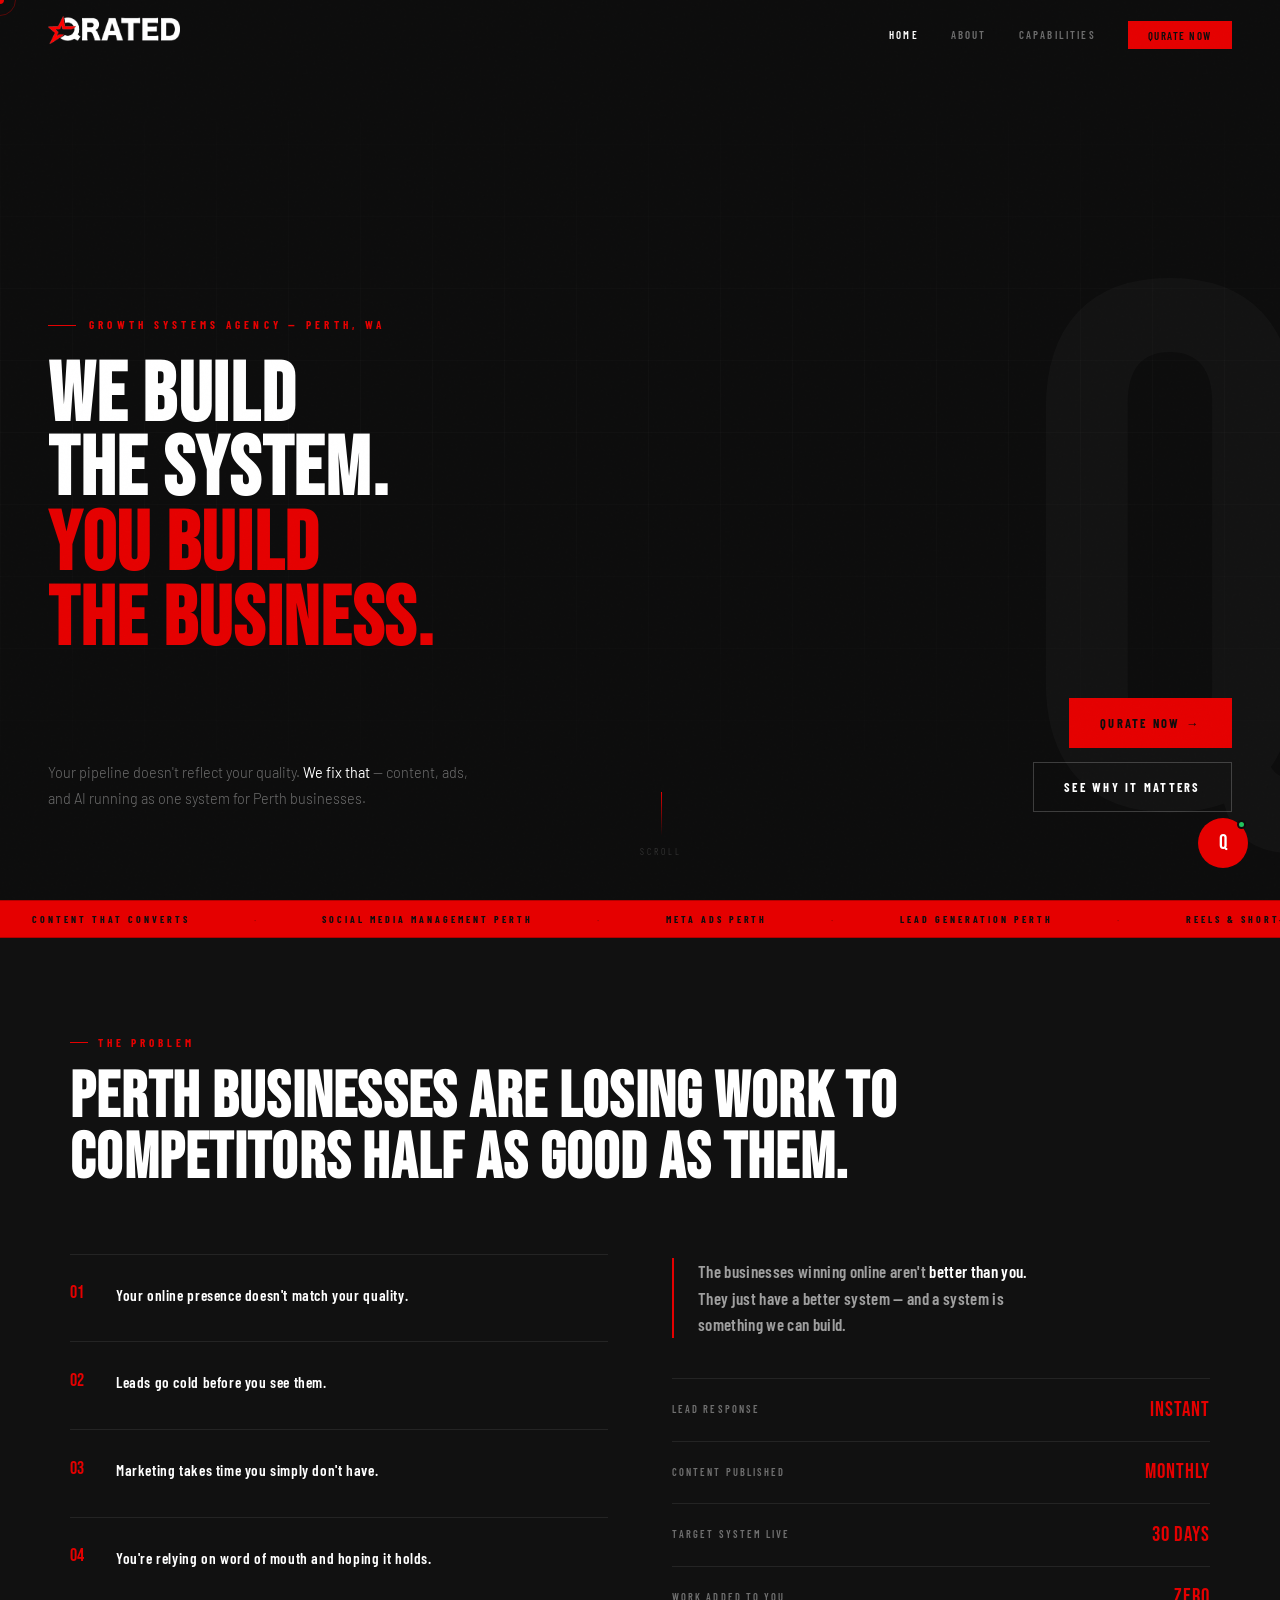
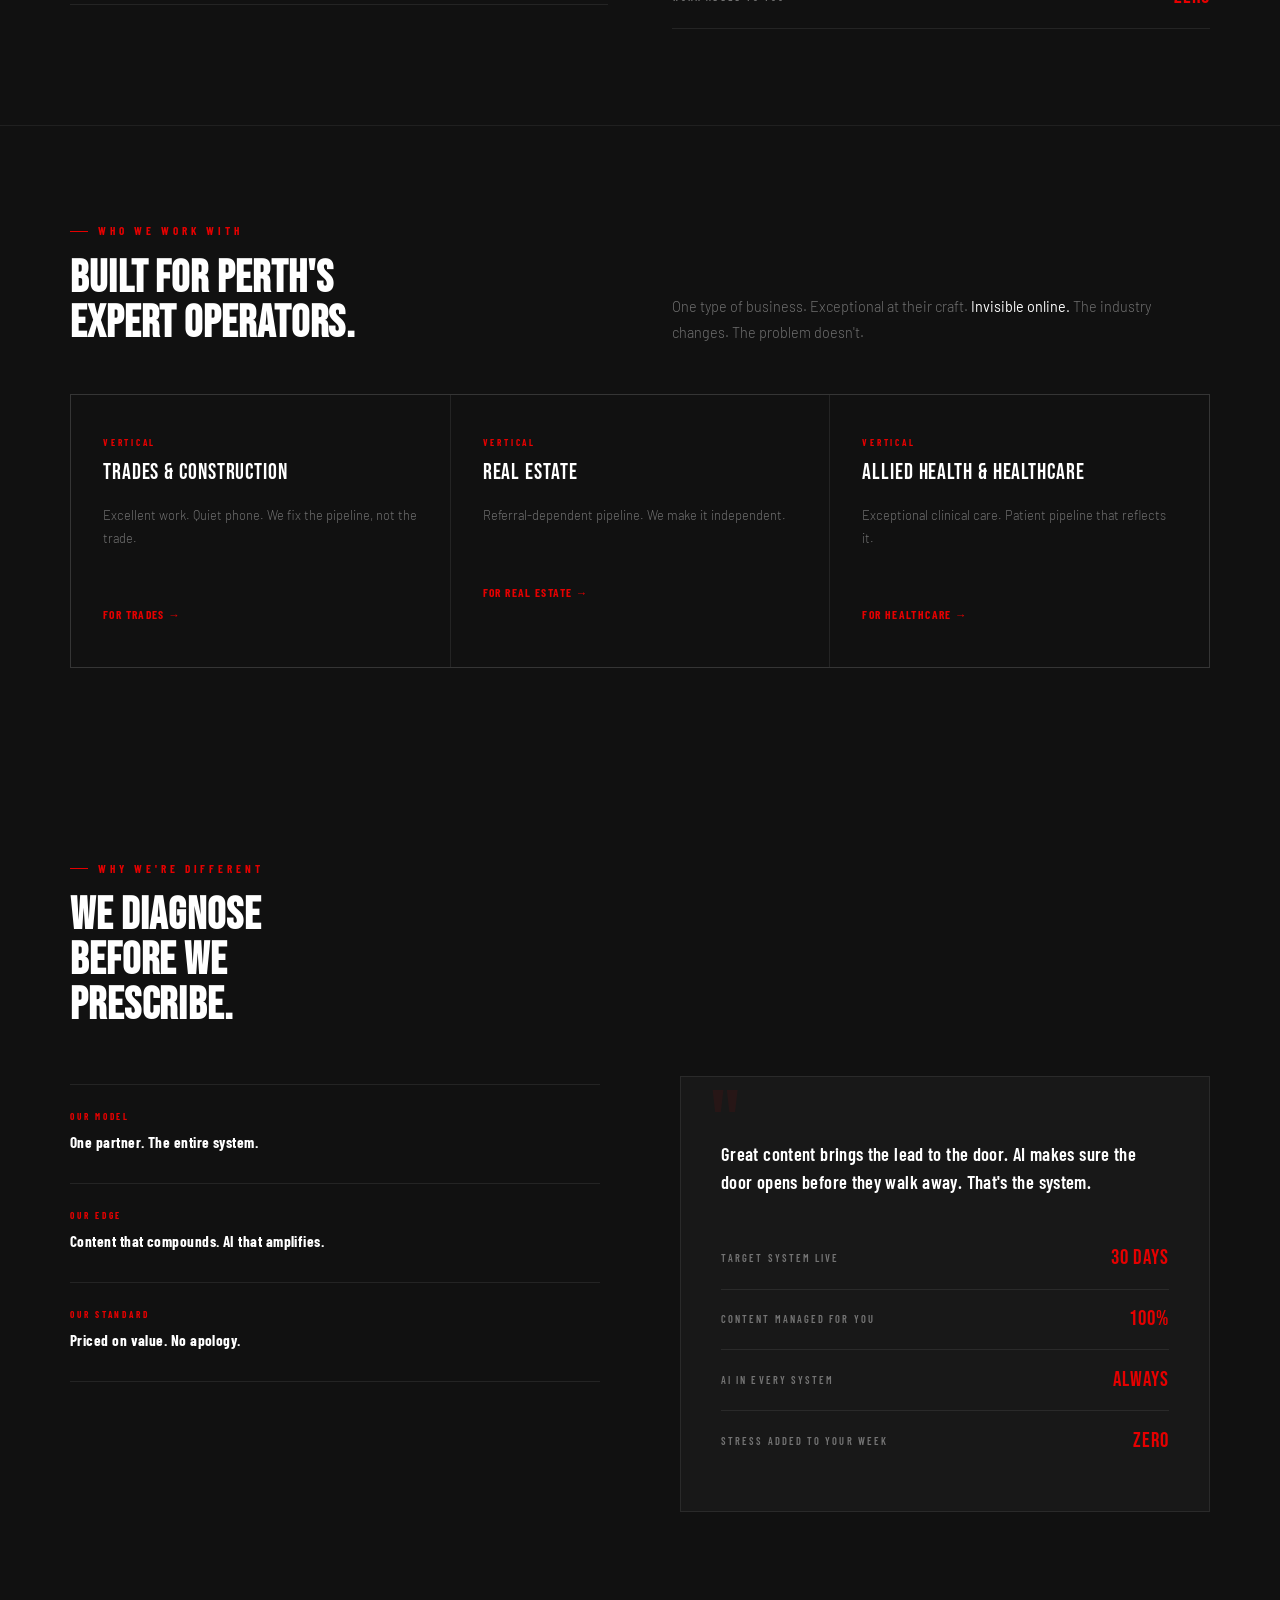
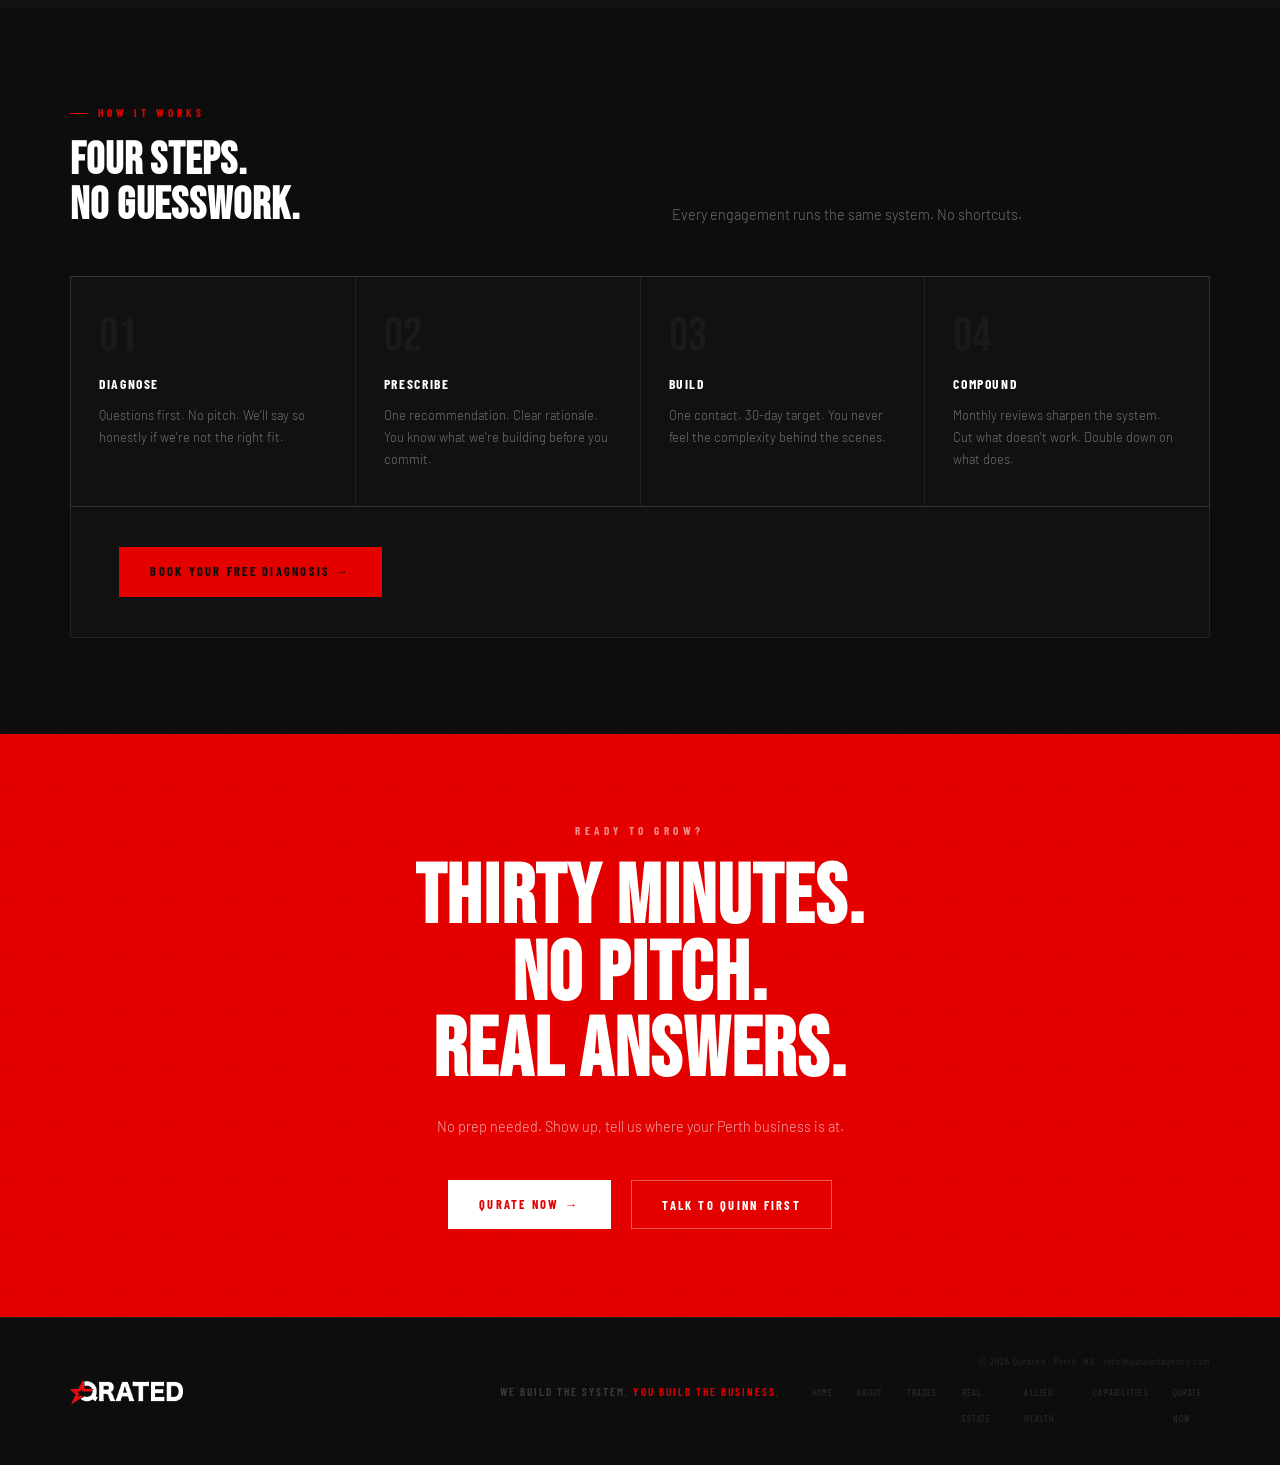
==== commit 15352635: "Add files via upload" ====
--- a/index.html
+++ b/index.html
@@ -53,7 +53,7 @@
     <div class="hero-eye">Growth Systems Agency — Perth, WA</div>
     <h1 class="hero-hl">We Build<br>The System.<br><span class="r">You Build<br>The Business.</span></h1>
     <div class="hero-row">
-      <p class="hero-sub">Your pipeline doesn't reflect your quality. <strong>We fix that</strong> — website, AI automation, and content running as one system.</p>
+      <p class="hero-sub">Your pipeline doesn't reflect your quality. <strong>We fix that</strong> — content, ads, and AI running as one system for Perth businesses.</p>
       <div class="hero-acts">
         <a href="/contact" class="btn btn-red">Qurate Now →</a>
         <a href="#problem" class="btn btn-ghost">See why it matters</a>
@@ -63,7 +63,7 @@
   <div class="hero-scroll"><div class="scroll-line"></div><span class="scroll-txt">Scroll</span></div>
 </section>
 <div class="mq" aria-hidden="true"><div class="mq-track">
-  <span class="mq-item">Lead generation Perth</span><span class="mq-item mq-dot">·</span><span class="mq-item">AI enquiry handling</span><span class="mq-item mq-dot">·</span><span class="mq-item">Automated follow-up</span><span class="mq-item mq-dot">·</span><span class="mq-item">Website design Perth</span><span class="mq-item mq-dot">·</span><span class="mq-item">CRM automation</span><span class="mq-item mq-dot">·</span><span class="mq-item">Content that converts</span><span class="mq-item mq-dot">·</span><span class="mq-item">Growth systems</span><span class="mq-item mq-dot">·</span><span class="mq-item">Marketing for tradies Perth</span><span class="mq-item mq-dot">·</span><span class="mq-item">Lead generation Perth</span><span class="mq-item mq-dot">·</span><span class="mq-item">AI enquiry handling</span><span class="mq-item mq-dot">·</span><span class="mq-item">Automated follow-up</span><span class="mq-item mq-dot">·</span><span class="mq-item">Website design Perth</span><span class="mq-item mq-dot">·</span><span class="mq-item">CRM automation</span><span class="mq-item mq-dot">·</span><span class="mq-item">Content that converts</span><span class="mq-item mq-dot">·</span><span class="mq-item">Growth systems</span><span class="mq-item mq-dot">·</span><span class="mq-item">Marketing for tradies Perth</span><span class="mq-item mq-dot">·</span>
+  <span class="mq-item">Content that converts</span><span class="mq-item mq-dot">·</span><span class="mq-item">Social media management Perth</span><span class="mq-item mq-dot">·</span><span class="mq-item">Meta ads Perth</span><span class="mq-item mq-dot">·</span><span class="mq-item">Lead generation Perth</span><span class="mq-item mq-dot">·</span><span class="mq-item">Reels & short-form video</span><span class="mq-item mq-dot">·</span><span class="mq-item">Growth systems</span><span class="mq-item mq-dot">·</span><span class="mq-item">AI-powered follow-up</span><span class="mq-item mq-dot">·</span><span class="mq-item">Website design Perth</span><span class="mq-item mq-dot">·</span><span class="mq-item">Content that converts</span><span class="mq-item mq-dot">·</span><span class="mq-item">Social media management Perth</span><span class="mq-item mq-dot">·</span><span class="mq-item">Meta ads Perth</span><span class="mq-item mq-dot">·</span><span class="mq-item">Lead generation Perth</span><span class="mq-item mq-dot">·</span><span class="mq-item">Reels & short-form video</span><span class="mq-item mq-dot">·</span><span class="mq-item">Growth systems</span><span class="mq-item mq-dot">·</span><span class="mq-item">AI-powered follow-up</span><span class="mq-item mq-dot">·</span><span class="mq-item">Website design Perth</span><span class="mq-item mq-dot">·</span>
 </div></div>
 <section id="problem" class="sec">
   <div class="inner">
@@ -139,7 +139,7 @@
         </div>
         <div class="why-pt reveal rd1">
           <div class="why-lbl">Our edge</div>
-          <div class="why-title">AI designed in. Not dropped in.</div>
+          <div class="why-title">Content that compounds. AI that amplifies.</div>
         </div>
         <div class="why-pt reveal rd2">
           <div class="why-lbl">Our standard</div>
@@ -147,7 +147,7 @@
         </div>
       </div>
       <div class="why-box reveal rd1">
-        <p class="why-quote">A doctor doesn't let the patient choose their own prescription. We diagnose your business, tell you what it needs, and build it.</p>
+        <p class="why-quote">Great content brings the lead to the door. AI makes sure the door opens before they walk away. That's the system.</p>
         <div class="why-stats">
           <div class="wstat"><span class="wstat-lbl">Target system live</span><span class="wstat-val">30 Days</span></div>
           <div class="wstat"><span class="wstat-lbl">Content managed for you</span><span class="wstat-val">100%</span></div>
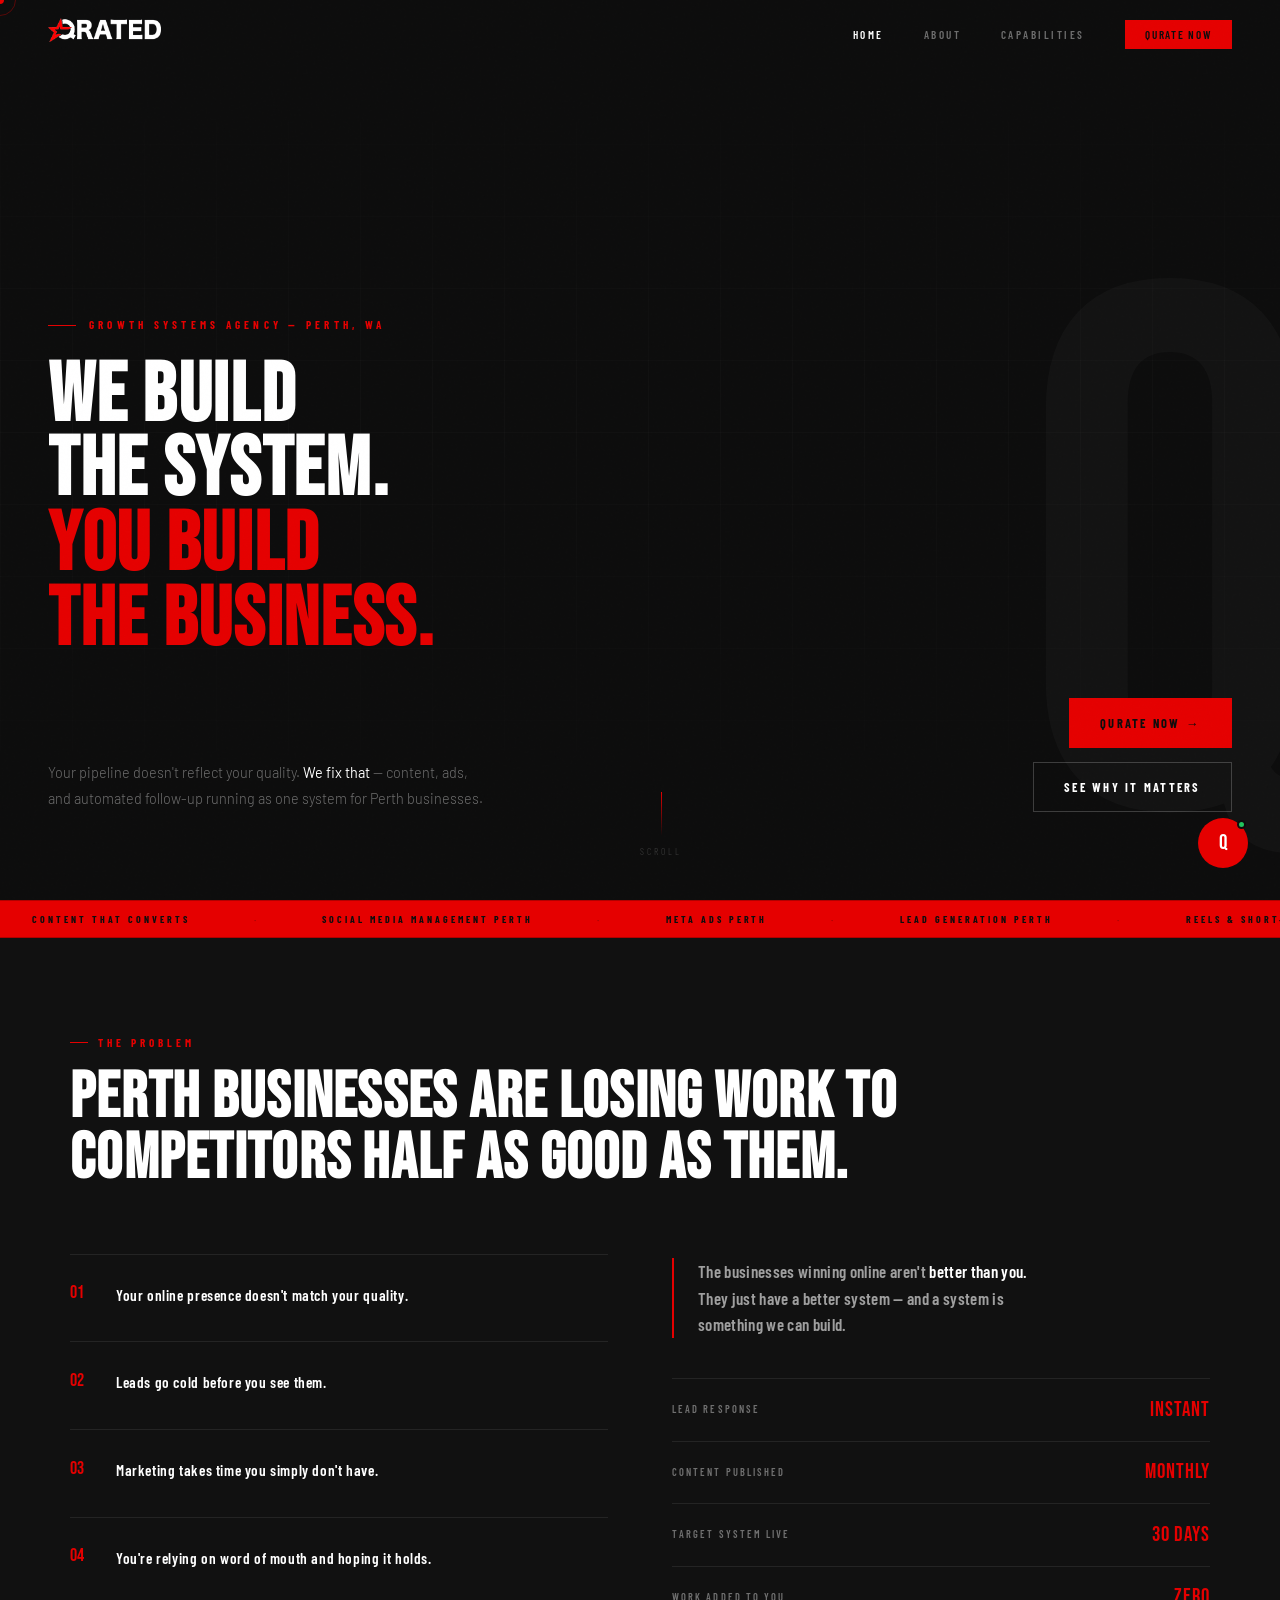
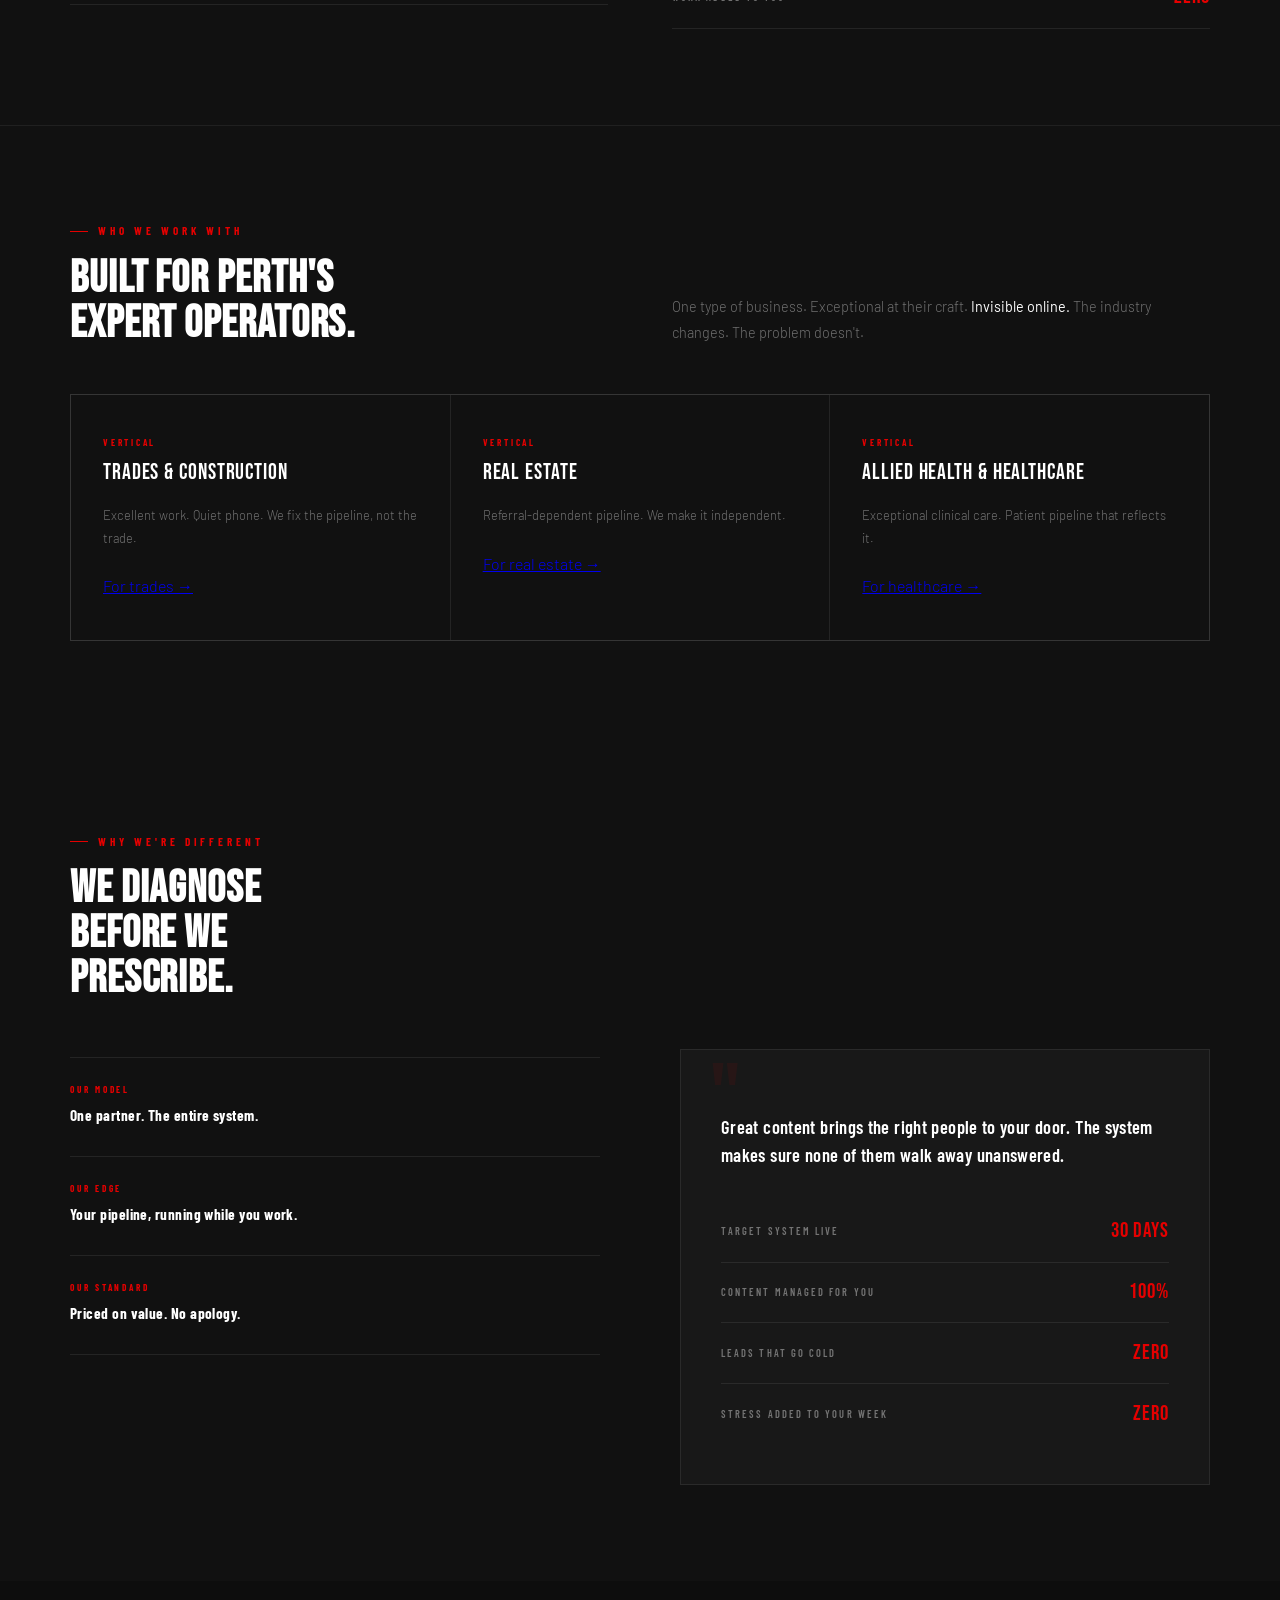
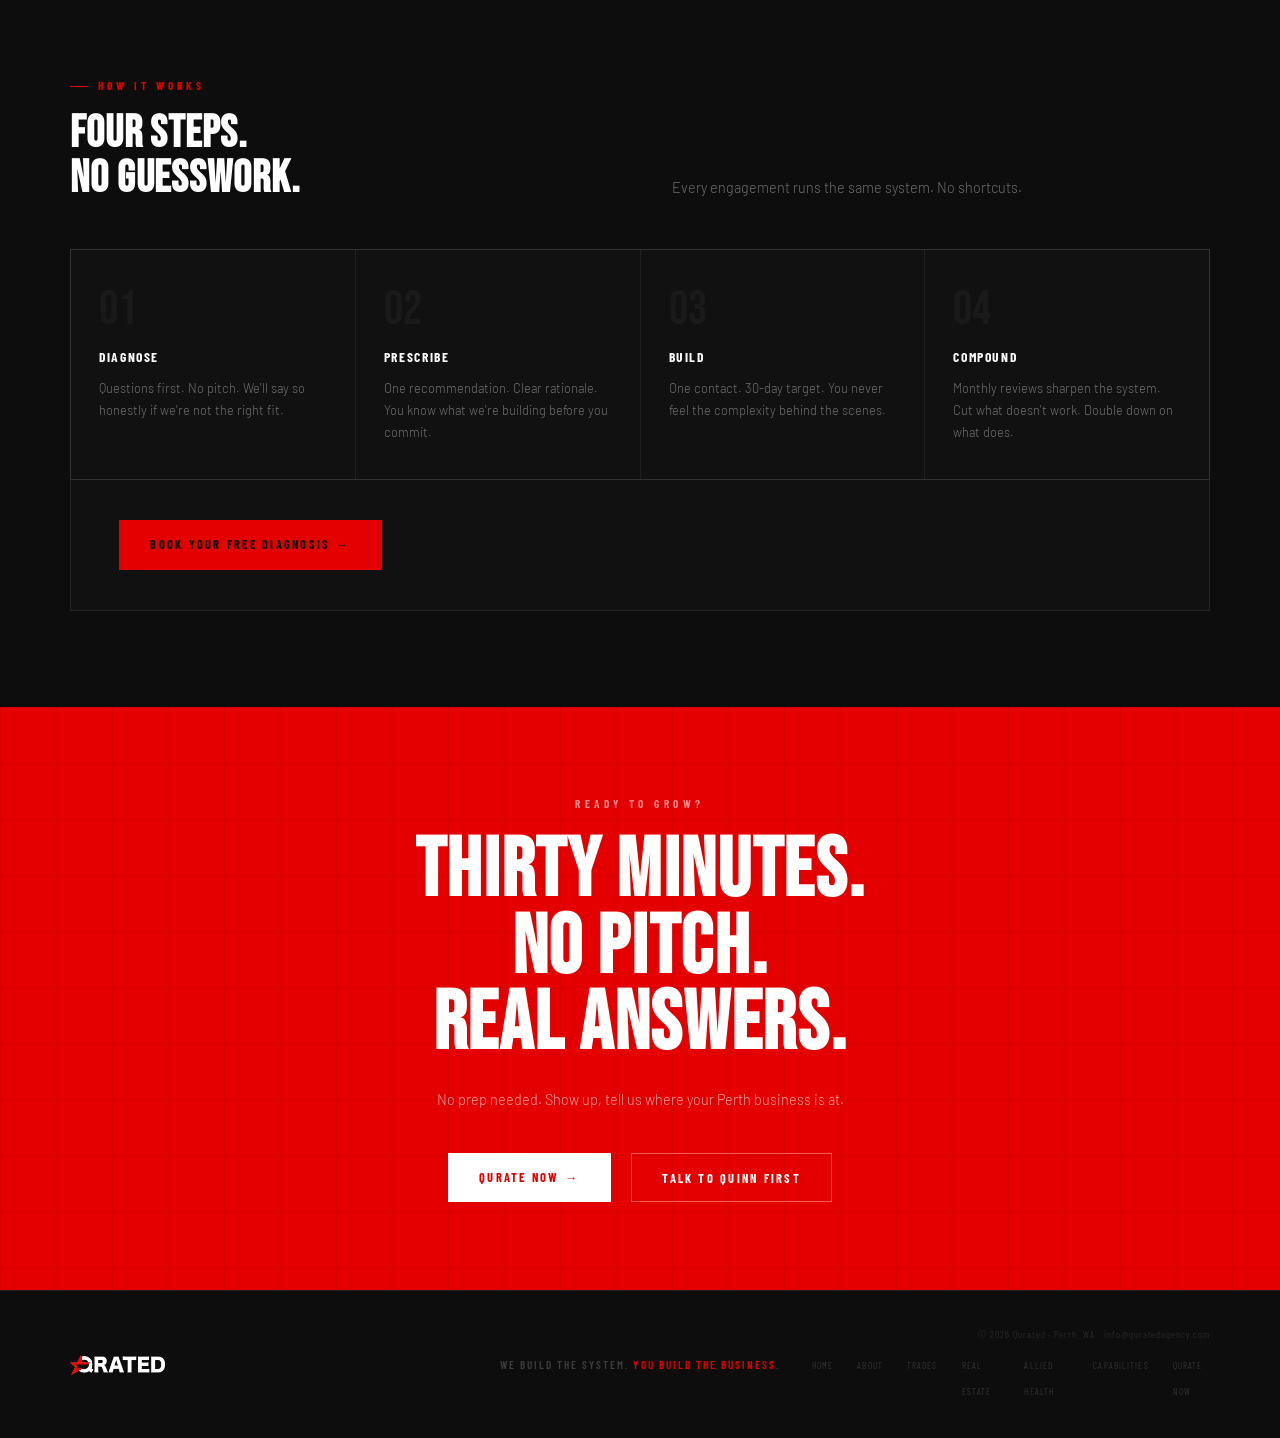
==== commit 839be7ff: "Add files via upload" ====
--- a/index.html
+++ b/index.html
@@ -53,7 +53,7 @@
     <div class="hero-eye">Growth Systems Agency — Perth, WA</div>
     <h1 class="hero-hl">We Build<br>The System.<br><span class="r">You Build<br>The Business.</span></h1>
     <div class="hero-row">
-      <p class="hero-sub">Your pipeline doesn't reflect your quality. <strong>We fix that</strong> — content, ads, and AI running as one system for Perth businesses.</p>
+      <p class="hero-sub">Your pipeline doesn't reflect your quality. <strong>We fix that</strong> — content, ads, and automated follow-up running as one system for Perth businesses.</p>
       <div class="hero-acts">
         <a href="/contact" class="btn btn-red">Qurate Now →</a>
         <a href="#problem" class="btn btn-ghost">See why it matters</a>
@@ -139,7 +139,7 @@
         </div>
         <div class="why-pt reveal rd1">
           <div class="why-lbl">Our edge</div>
-          <div class="why-title">Content that compounds. AI that amplifies.</div>
+          <div class="why-title">Your pipeline, running while you work.</div>
         </div>
         <div class="why-pt reveal rd2">
           <div class="why-lbl">Our standard</div>
@@ -147,11 +147,11 @@
         </div>
       </div>
       <div class="why-box reveal rd1">
-        <p class="why-quote">Great content brings the lead to the door. AI makes sure the door opens before they walk away. That's the system.</p>
+        <p class="why-quote">Great content brings the right people to your door. The system makes sure none of them walk away unanswered.</p>
         <div class="why-stats">
           <div class="wstat"><span class="wstat-lbl">Target system live</span><span class="wstat-val">30 Days</span></div>
           <div class="wstat"><span class="wstat-lbl">Content managed for you</span><span class="wstat-val">100%</span></div>
-          <div class="wstat"><span class="wstat-lbl">AI in every system</span><span class="wstat-val">Always</span></div>
+          <div class="wstat"><span class="wstat-lbl">Leads that go cold</span><span class="wstat-val">Zero</span></div>
           <div class="wstat"><span class="wstat-lbl">Stress added to your week</span><span class="wstat-val">Zero</span></div>
         </div>
       </div>
--- a/style.css
+++ b/style.css
@@ -15,7 +15,7 @@
 body{background:var(--black);color:var(--w100);font-family:var(--fb);font-weight:300;line-height:1.65;overflow-x:hidden;-webkit-font-smoothing:antialiased;}
 ::selection{background:var(--red);color:var(--w100);}
 ::-webkit-scrollbar{width:3px;}::-webkit-scrollbar-track{background:var(--black);}::-webkit-scrollbar-thumb{background:var(--red);}
-body:not(.touch) *{cursor:none!important;}
+*{cursor:none!important;}
 
 /* CURSOR */
 .cursor{position:fixed;width:8px;height:8px;background:var(--red);border-radius:50%;pointer-events:none;z-index:9999;transform:translate(-50%,-50%);transition:width .2s,height .2s;}
@@ -23,23 +23,20 @@
 .cursor.h{width:12px;height:12px;}.cursor-ring.h{width:44px;height:44px;opacity:.6;}
 body::after{content:'';position:fixed;inset:0;background-image:url("data:image/svg+xml,%3Csvg viewBox='0 0 512 512' xmlns='http://www.w3.org/2000/svg'%3E%3Cfilter id='n'%3E%3CfeTurbulence type='fractalNoise' baseFrequency='0.75' numOctaves='4' stitchTiles='stitch'/%3E%3C/filter%3E%3Crect width='100%25' height='100%25' filter='url(%23n)' opacity='0.03'/%3E%3C/svg%3E");pointer-events:none;z-index:998;opacity:.3;}
 
-/* All decorative overlays — never intercept clicks or taps */
-.hero-grid,.cover-grid,.cta-grid,.about-big,.hero-q{pointer-events:none;}
-
 /* NAV */
 nav{position:fixed;top:0;left:0;right:0;z-index:900;height:68px;display:flex;align-items:center;justify-content:space-between;padding:0 3rem;border-bottom:1px solid transparent;transition:background .4s,border-color .4s;}
 nav.scrolled{background:rgba(13,13,13,.97);backdrop-filter:blur(20px);border-bottom-color:var(--w08);}
-.nav-logo img{height:28px;width:auto;max-width:200px;object-fit:contain;object-position:left;}
-.nav-links{display:flex;align-items:center;gap:2rem;list-style:none;}
-.nav-links a{font-family:var(--fc);font-size:.68rem;font-weight:600;letter-spacing:.2em;text-transform:uppercase;color:var(--w40);text-decoration:none;transition:color .2s;}
+.nav-logo img{height:24px;width:auto;max-width:170px;object-fit:contain;object-position:left;}
+.nav-links{display:flex;align-items:center;gap:2.5rem;list-style:none;}
+.nav-links a{font-family:var(--fc);font-size:.7rem;font-weight:600;letter-spacing:.22em;text-transform:uppercase;color:var(--w40);text-decoration:none;transition:color .2s;}
 .nav-links a:hover,.nav-links a.active{color:var(--w100);}
-.nav-cta{background:var(--red)!important;color:var(--black)!important;padding:.48rem 1.25rem;letter-spacing:.14em!important;transition:background .2s!important;}
+.nav-cta{background:var(--red)!important;color:var(--black)!important;padding:.5rem 1.3rem;letter-spacing:.15em!important;transition:background .2s!important;}
 .nav-cta:hover{background:var(--w100)!important;color:var(--black)!important;}
 .hamburger{display:none;flex-direction:column;gap:5px;background:none;border:none;padding:4px;}
 .hamburger span{display:block;width:22px;height:1.5px;background:var(--w100);transition:all .3s;}
-.mobile-menu{position:fixed;inset:0;background:var(--black);z-index:800;display:flex;flex-direction:column;align-items:center;justify-content:center;gap:2rem;opacity:0;pointer-events:none;transition:opacity .3s;}
+.mobile-menu{position:fixed;inset:0;background:var(--black);z-index:800;display:flex;flex-direction:column;align-items:center;justify-content:center;gap:2.5rem;opacity:0;pointer-events:none;transition:opacity .3s;}
 .mobile-menu.open{opacity:1;pointer-events:all;}
-.mobile-menu a{font-family:var(--fd);font-size:2.8rem;letter-spacing:.1em;color:var(--w100);text-decoration:none;}
+.mobile-menu a{font-family:var(--fd);font-size:3rem;letter-spacing:.1em;color:var(--w100);text-decoration:none;}
 .mobile-menu a:hover{color:var(--red);}
 .mobile-menu .m-cta{font-family:var(--fc);font-size:.85rem;font-weight:700;letter-spacing:.2em;text-transform:uppercase;color:var(--black);background:var(--red);padding:.9rem 2.5rem;}
 
@@ -70,23 +67,7 @@
 .mq-dot{opacity:.3;}
 @keyframes mq{from{transform:translateX(0);}to{transform:translateX(-50%);}}
 
-/* ── COVER PAGE ─────────────────────────────────────────── */
-body.cover-page{overflow:hidden;}
-.cover-wrap{min-height:100vh;display:flex;flex-direction:column;align-items:center;justify-content:center;position:relative;overflow:hidden;}
-.cover-grid{position:absolute;inset:0;background-image:linear-gradient(var(--w04) 1px,transparent 1px),linear-gradient(90deg,var(--w04) 1px,transparent 1px);background-size:80px 80px;opacity:.5;mask-image:radial-gradient(ellipse 70% 70% at 50% 50%,rgba(0,0,0,.6),transparent);}
-.cover-logo-wrap{display:flex;flex-direction:column;align-items:center;gap:0;opacity:0;animation:coverLogoIn 1.1s .3s cubic-bezier(.16,1,.3,1) forwards;}
-.cover-logo-wrap img{height:52px;width:auto;max-width:320px;object-fit:contain;filter:invert(0);}
-.cover-tagline{font-family:var(--fc);font-size:.62rem;font-weight:600;letter-spacing:.5em;text-transform:uppercase;color:var(--w20);margin-top:1.1rem;}
-.cover-bottom{position:absolute;bottom:3.5rem;left:50%;transform:translateX(-50%);display:flex;flex-direction:column;align-items:center;gap:1.2rem;opacity:0;animation:coverBtnIn .9s .9s cubic-bezier(.16,1,.3,1) forwards;}
-.cover-btn{font-family:var(--fc);font-size:.8rem;font-weight:700;letter-spacing:.28em;text-transform:uppercase;color:var(--w100);text-decoration:none;border:1px solid var(--w20);padding:.85rem 2.5rem;transition:border-color .25s,color .25s,background .25s;display:inline-flex;align-items:center;gap:.75rem;}
-.cover-btn:hover{border-color:var(--red);background:var(--red);color:var(--black);}
-.cover-btn::after{content:'→';transition:transform .25s;}
-.cover-btn:hover::after{transform:translateX(4px);}
-.cover-line{width:1px;height:40px;background:linear-gradient(to bottom,var(--red),transparent);animation:sp 2.4s ease-in-out infinite;}
-@keyframes coverLogoIn{from{opacity:0;transform:translateY(20px);}to{opacity:1;transform:translateY(0);}}
-@keyframes coverBtnIn{from{opacity:0;transform:translateX(-50%) translateY(16px);}to{opacity:1;transform:translateX(-50%) translateY(0);}}
-
-/* ── HOME HERO ──────────────────────────────────────────── */
+/* HOMEPAGE HERO */
 #hero{min-height:100vh;display:flex;flex-direction:column;justify-content:flex-end;padding:0 3rem 5.5rem;position:relative;overflow:hidden;}
 .hero-grid{position:absolute;inset:0;background-image:linear-gradient(var(--w04) 1px,transparent 1px),linear-gradient(90deg,var(--w04) 1px,transparent 1px);background-size:72px 72px;mask-image:linear-gradient(to bottom,transparent 0%,rgba(0,0,0,.5) 45%,transparent 100%);}
 .hero-q{position:absolute;right:-3vw;bottom:-6vh;font-family:var(--fd);font-size:58vw;color:var(--w100);opacity:.022;line-height:1;user-select:none;animation:qdrift 22s ease-in-out infinite alternate;pointer-events:none;}
@@ -104,7 +85,7 @@
 .scroll-line{width:1px;height:44px;background:linear-gradient(to bottom,var(--red),transparent);animation:sp 2.2s ease-in-out infinite;}
 .scroll-txt{font-family:var(--fc);font-size:.6rem;letter-spacing:3px;text-transform:uppercase;color:var(--w20);}
 
-/* INDUSTRY PAGE HERO */
+/* VERTICAL PAGE HERO — used on trades.html and real-estate.html */
 .vhero{min-height:72vh;display:flex;flex-direction:column;justify-content:flex-end;padding:0 3rem 5rem;position:relative;overflow:hidden;background:var(--black);}
 .vhero .hero-grid{position:absolute;inset:0;background-image:linear-gradient(var(--w04) 1px,transparent 1px),linear-gradient(90deg,var(--w04) 1px,transparent 1px);background-size:72px 72px;mask-image:linear-gradient(to bottom,transparent 0%,rgba(0,0,0,.4) 50%,transparent 100%);}
 .vhero-content{position:relative;z-index:1;padding-top:8rem;}
@@ -158,11 +139,9 @@
 .svc-list{list-style:none;display:flex;flex-direction:column;gap:.4rem;}
 .svc-list li{font-family:var(--fc);font-size:.78rem;font-weight:500;color:var(--w40);display:flex;align-items:center;gap:.6rem;}
 .svc-list li::before{content:'';display:block;width:12px;height:1px;background:var(--red);flex-shrink:0;}
-.svc-link{display:inline-flex;align-items:center;gap:.5rem;font-family:var(--fc);font-size:.72rem;font-weight:700;letter-spacing:.12em;text-transform:uppercase;color:var(--red);text-decoration:none;margin-top:2rem;transition:gap .2s;}
-.svc-link:hover{gap:.8rem;}
-
-/* WHY */
-#why,.why-sec{background:var(--s1);}
+
+/* WHY (homepage only) */
+#why{background:var(--s1);}
 .why-layout{display:grid;grid-template-columns:1fr 1fr;gap:5rem;align-items:start;margin-top:3rem;}
 .why-pts{display:flex;flex-direction:column;margin-top:.5rem;}
 .why-pt{padding:1.5rem 0;border-bottom:1px solid var(--w08);}
@@ -195,7 +174,7 @@
 .proc-cta-text em{color:var(--w100);font-style:normal;}
 
 /* CTA BAND */
-#cta-band,.cta-band{background:var(--red);padding:5.5rem 3rem;position:relative;overflow:hidden;}
+#cta-band{background:var(--red);padding:5.5rem 3rem;position:relative;overflow:hidden;}
 .cta-grid{position:absolute;inset:0;background-image:linear-gradient(rgba(0,0,0,.06) 1px,transparent 1px),linear-gradient(90deg,rgba(0,0,0,.06) 1px,transparent 1px);background-size:56px 56px;}
 .cta-inner{position:relative;z-index:1;max-width:820px;margin:0 auto;text-align:center;}
 .cta-eye{font-family:var(--fc);font-size:var(--t-label);font-weight:700;letter-spacing:.4em;text-transform:uppercase;color:rgba(255,255,255,.55);margin-bottom:1.25rem;}
@@ -203,7 +182,7 @@
 .cta-sub{font-size:var(--t-body);color:rgba(255,255,255,.65);line-height:1.8;margin-bottom:2.5rem;max-width:500px;margin-left:auto;margin-right:auto;}
 .cta-acts{display:flex;justify-content:center;gap:1.25rem;flex-wrap:wrap;}
 
-/* CONTACT SECTION (home/shared) */
+/* CONTACT */
 #contact,.contact-sec{background:var(--s1);}
 .contact-layout{display:grid;grid-template-columns:1fr 1.5fr;gap:5rem;margin-top:3rem;}
 .c-deets{display:flex;flex-direction:column;gap:1.75rem;}
@@ -230,114 +209,11 @@
 .email-row button:hover{background:var(--w100);border-color:var(--w100);}
 #email-ok{display:none;font-family:var(--fc);font-size:.8rem;color:var(--w40);padding-top:.35rem;}
 
-/* ── ABOUT PAGE ─────────────────────────────────────────── */
-.about-hero{min-height:72vh;display:flex;flex-direction:column;justify-content:flex-end;padding:0 3rem 5rem;position:relative;overflow:hidden;}
-.about-big{position:absolute;right:-2vw;bottom:-4vh;font-family:var(--fd);font-size:42vw;color:var(--w100);opacity:.018;line-height:1;user-select:none;pointer-events:none;animation:qdrift 28s ease-in-out infinite alternate;}
-.values-grid{display:grid;grid-template-columns:repeat(4,1fr);gap:1px;background:var(--w08);border:1px solid var(--w08);margin-top:3rem;}
-.val-card{background:var(--s1);padding:2.25rem 1.75rem;position:relative;overflow:hidden;transition:background .3s;}
-.val-card:hover{background:var(--s2);}
-.val-card::before{content:'';position:absolute;top:0;left:0;right:0;height:2px;background:var(--red);transform:scaleX(0);transform-origin:left;transition:transform .4s;}
-.val-card:hover::before{transform:scaleX(1);}
-.val-n{font-family:var(--fd);font-size:2.8rem;color:var(--w04);line-height:1;margin-bottom:1rem;}
-.val-title{font-family:var(--fc);font-size:.9rem;font-weight:700;letter-spacing:.08em;color:var(--w100);margin-bottom:.6rem;}
-.val-body{font-size:var(--t-sm);color:var(--w40);line-height:1.75;}
-.about-mission{background:var(--red);padding:5rem 3rem;position:relative;overflow:hidden;}
-.about-mission .cta-grid{position:absolute;inset:0;}
-.mission-inner{position:relative;z-index:1;max-width:800px;}
-.mission-hl{font-family:var(--fd);font-size:clamp(2.4rem,5vw,5rem);line-height:.95;letter-spacing:.02em;color:var(--w100);margin-bottom:1.5rem;}
-.mission-body{font-size:1rem;color:rgba(255,255,255,.7);line-height:1.85;max-width:600px;}
-.diff-grid{display:grid;grid-template-columns:1fr 1fr 1fr;gap:1px;background:var(--w08);border:1px solid var(--w08);margin-top:3rem;}
-.diff-card{background:var(--s1);padding:2.5rem 2rem;transition:background .3s;}
-.diff-card:hover{background:var(--s2);}
-.diff-icon{font-family:var(--fd);font-size:2rem;color:var(--red);letter-spacing:.08em;margin-bottom:1rem;}
-.diff-title{font-family:var(--fc);font-size:.95rem;font-weight:700;letter-spacing:.06em;color:var(--w100);margin-bottom:.6rem;}
-.diff-body{font-size:var(--t-sm);color:var(--w40);line-height:1.75;}
-
-/* ── CAPABILITIES PAGE ──────────────────────────────────── */
-.cap-intro{background:var(--s1);padding:5rem 3rem;}
-.pkg-grid{display:grid;grid-template-columns:repeat(3,1fr);gap:1px;background:var(--w08);border:1px solid var(--w08);margin-top:3rem;}
-.pkg-card{background:var(--s1);padding:2.5rem 2rem;position:relative;display:flex;flex-direction:column;transition:background .3s;}
-.pkg-card.featured{background:var(--s2);}
-.pkg-card.featured::before{content:'';position:absolute;top:0;left:0;right:0;height:3px;background:var(--red);}
-.pkg-badge{font-family:var(--fc);font-size:.58rem;font-weight:700;letter-spacing:.3em;text-transform:uppercase;color:var(--red);margin-bottom:.4rem;}
-.pkg-n{font-family:var(--fd);font-size:.85rem;letter-spacing:.3em;text-transform:uppercase;color:var(--w20);margin-bottom:.3rem;}
-.pkg-name{font-family:var(--fd);font-size:var(--t-card);letter-spacing:.04em;color:var(--w100);margin-bottom:.75rem;}
-.pkg-for{font-size:var(--t-sm);color:var(--w40);line-height:1.7;padding-bottom:1.5rem;border-bottom:1px solid var(--w08);margin-bottom:1.5rem;}
-.pkg-list{list-style:none;display:flex;flex-direction:column;gap:.55rem;flex:1;}
-.pkg-list li{font-family:var(--fc);font-size:.8rem;font-weight:500;color:var(--w60);display:flex;align-items:flex-start;gap:.65rem;line-height:1.4;}
-.pkg-list li::before{content:'';display:block;width:14px;height:1px;background:var(--red);flex-shrink:0;margin-top:.55em;}
-.pkg-timeline{font-family:var(--fc);font-size:.65rem;font-weight:700;letter-spacing:.2em;text-transform:uppercase;color:var(--w20);margin-top:1.75rem;padding-top:1.25rem;border-top:1px solid var(--w08);}
-.pkg-timeline span{color:var(--red);}
-.pkg-cta{margin-top:1.5rem;}
-.faq-sec{background:var(--s1);}
-.faq-list{margin-top:3rem;display:flex;flex-direction:column;border:1px solid var(--w08);}
-.faq-item{border-bottom:1px solid var(--w08);}
-.faq-item:last-child{border-bottom:none;}
-.faq-q{width:100%;background:none;border:none;color:var(--w100);font-family:var(--fc);font-size:.92rem;font-weight:700;letter-spacing:.04em;text-align:left;padding:1.5rem 2rem;display:flex;justify-content:space-between;align-items:center;gap:2rem;transition:color .2s;}
-.faq-q:hover{color:var(--red);}
-.faq-icon{font-size:1.2rem;color:var(--red);flex-shrink:0;transition:transform .3s;line-height:1;}
-.faq-a{max-height:0;overflow:hidden;transition:max-height .4s ease;}
-.faq-a.open{max-height:200px;}
-.faq-a p{font-size:var(--t-sm);color:var(--w40);line-height:1.8;padding:0 2rem 1.5rem;}
-.cap-timeline{background:var(--black);padding:5rem 3rem;}
-.timeline-row{display:grid;grid-template-columns:repeat(3,1fr);gap:1px;background:var(--w08);border:1px solid var(--w08);margin-top:3rem;}
-.tl-step{background:var(--s1);padding:2.25rem 2rem;}
-.tl-week{font-family:var(--fc);font-size:.62rem;font-weight:700;letter-spacing:.28em;text-transform:uppercase;color:var(--red);margin-bottom:.5rem;}
-.tl-title{font-family:var(--fd);font-size:1.3rem;letter-spacing:.04em;color:var(--w100);margin-bottom:.6rem;}
-.tl-body{font-size:var(--t-sm);color:var(--w40);line-height:1.75;}
-
-/* ── CONTACT (QURATE NOW) PAGE ──────────────────────────── */
-.contact-page-layout{display:grid;grid-template-columns:1fr 1.2fr;gap:5rem;margin-top:3rem;}
-.cp-left{display:flex;flex-direction:column;gap:2rem;}
-.cp-deets{display:flex;flex-direction:column;gap:1.5rem;}
-.cp-form{display:flex;flex-direction:column;gap:1rem;}
-.form-row{display:grid;grid-template-columns:1fr 1fr;gap:1rem;}
-.form-field{display:flex;flex-direction:column;gap:.4rem;}
-.form-field label{font-family:var(--fc);font-size:.6rem;font-weight:700;letter-spacing:.28em;text-transform:uppercase;color:var(--w40);}
-.form-field input,.form-field select,.form-field textarea{background:var(--s2);border:1px solid var(--w08);color:var(--w100);font-family:var(--fb);font-size:.88rem;font-weight:300;padding:.82rem 1rem;outline:none;transition:border-color .2s;border-radius:0;-webkit-appearance:none;appearance:none;width:100%;}
-.form-field input:focus,.form-field select:focus,.form-field textarea:focus{border-color:var(--red);}
-.form-field input::placeholder,.form-field textarea::placeholder{color:var(--w20);}
-.form-field select{background-image:url("data:image/svg+xml,%3Csvg xmlns='http://www.w3.org/2000/svg' width='12' height='8' viewBox='0 0 12 8'%3E%3Cpath d='M1 1l5 5 5-5' stroke='rgba(255,255,255,0.3)' fill='none' stroke-width='1.5'/%3E%3C/svg%3E");background-repeat:no-repeat;background-position:right 1rem center;}
-.form-field select option{background:var(--s2);color:var(--w100);}
-.form-field textarea{resize:vertical;min-height:100px;line-height:1.6;}
-.form-submit{background:var(--red);border:1px solid var(--red);color:var(--black);font-family:var(--fc);font-size:.82rem;font-weight:700;letter-spacing:.2em;text-transform:uppercase;padding:1rem 2rem;transition:background .2s,border-color .2s;width:100%;margin-top:.5rem;}
-.form-submit:hover{background:var(--w100);border-color:var(--w100);}
-#form-ok{display:none;font-family:var(--fc);font-size:.85rem;color:#22c55e;padding:.75rem 0;letter-spacing:.04em;}
-.cp-right{display:flex;flex-direction:column;gap:1.75rem;}
-.cp-card{background:var(--s1);border:1px solid var(--w08);padding:2rem;}
-.cp-card h3{font-family:var(--fd);font-size:1.3rem;letter-spacing:.05em;color:var(--w100);margin-bottom:.5rem;}
-.cp-card p{font-size:var(--t-sm);color:var(--w40);line-height:1.75;margin-bottom:1rem;}
-.cp-quinn-card{background:var(--red);border:none;padding:2rem;}
-.cp-quinn-card h3{color:var(--black);}
-.cp-quinn-card p{color:rgba(0,0,0,.65);}
-.cp-quinn-card .btn{border-color:var(--black);color:var(--black);}
-.cp-quinn-card .btn:hover{background:var(--black);color:var(--w100);}
-
-/* ── INDUSTRY-SPECIFIC SECTIONS ─────────────────────────── */
-.outcome-grid{display:grid;grid-template-columns:repeat(2,1fr);gap:1px;background:var(--w08);border:1px solid var(--w08);margin-top:3rem;}
-.outcome-card{background:var(--s1);padding:2.25rem 2rem;transition:background .3s;}
-.outcome-card:hover{background:var(--s2);}
-.outcome-icon{font-family:var(--fd);font-size:1.8rem;color:var(--red);letter-spacing:.08em;margin-bottom:.75rem;}
-.outcome-title{font-family:var(--fc);font-size:.95rem;font-weight:700;letter-spacing:.06em;color:var(--w100);margin-bottom:.5rem;}
-.outcome-body{font-size:var(--t-sm);color:var(--w40);line-height:1.75;}
-.split-layout{display:grid;grid-template-columns:1fr 1fr;gap:5rem;align-items:start;margin-top:3rem;}
-.split-body{font-size:var(--t-body);color:var(--w40);line-height:1.85;}
-.split-body strong{color:var(--w100);font-weight:400;}
-.split-checks{list-style:none;display:flex;flex-direction:column;gap:.65rem;margin-top:1.75rem;}
-.split-checks li{font-family:var(--fc);font-size:.82rem;font-weight:600;color:var(--w60);display:flex;align-items:center;gap:.75rem;letter-spacing:.03em;}
-.split-checks li::before{content:'';display:block;width:16px;height:1px;background:var(--red);flex-shrink:0;}
-.trust-band{background:var(--s2);border-top:1px solid var(--w08);border-bottom:1px solid var(--w08);padding:3.5rem 3rem;}
-.trust-inner{max-width:1140px;margin:0 auto;display:flex;justify-content:space-between;align-items:center;gap:3rem;}
-.trust-stat{display:flex;flex-direction:column;align-items:center;gap:.3rem;}
-.trust-num{font-family:var(--fd);font-size:3rem;color:var(--red);letter-spacing:.04em;line-height:1;}
-.trust-lbl{font-family:var(--fc);font-size:.62rem;font-weight:700;letter-spacing:.25em;text-transform:uppercase;color:var(--w40);text-align:center;}
-.trust-divider{width:1px;height:48px;background:var(--w08);}
-
 /* FOOTER */
 footer{background:var(--black);border-top:1px solid var(--w08);padding:2.25rem 3rem;}
 .footer-inner{max-width:1140px;margin:0 auto;display:grid;grid-template-columns:1fr auto 1fr;align-items:center;gap:2rem;}
 .footer-logo{display:flex;align-items:center;text-decoration:none;}
-.footer-logo img{height:24px;width:auto;max-width:180px;object-fit:contain;object-position:left;}
+.footer-logo img{height:20px;width:auto;max-width:160px;object-fit:contain;object-position:left;}
 .footer-tag{font-family:var(--fc);font-size:.7rem;font-weight:600;letter-spacing:.18em;text-transform:uppercase;color:var(--w20);text-align:center;}
 .footer-tag em{color:var(--red);font-style:normal;}
 .footer-copy{font-family:var(--fc);font-size:.6rem;letter-spacing:.1em;color:rgba(255,255,255,.15);text-align:right;}
@@ -397,107 +273,18 @@
   #hero{padding:0 1.5rem 4rem;min-height:100svh;}
   .hero-content{padding-top:7rem;}
   .hero-row,.vhero-row{flex-direction:column;align-items:flex-start;gap:1.75rem;}
-  .hero-acts,.vhero-acts{flex-direction:column;align-items:stretch;width:100%;gap:.75rem;}
-  .hero-acts .btn,.vhero-acts .btn{justify-content:center;text-align:center;}
+  .hero-acts,.vhero-acts{align-items:flex-start;flex-direction:row;}
   .vhero{padding:0 1.5rem 3.5rem;}
   .vhero-content{padding-top:6rem;}
-  .about-hero{padding:0 1.5rem 3.5rem;}
-  .sec,.cap-intro,.cap-timeline,.about-mission,.trust-band,.contact-sec{padding:4rem 1.5rem;}
-  .prob-layout,.svc-hdr,.why-layout,.proc-hdr,.contact-layout,.split-layout,.contact-page-layout,.diff-grid{grid-template-columns:1fr;gap:2.5rem;}
-  .svc-grid,.values-grid,.pkg-grid,.outcome-grid,.timeline-row{grid-template-columns:1fr;}
+  .sec{padding:4.5rem 1.5rem;}
+  .prob-layout,.svc-hdr,.why-layout,.proc-hdr,.contact-layout{grid-template-columns:1fr;gap:2.5rem;}
+  .svc-grid{grid-template-columns:1fr;}
   .proc-steps{grid-template-columns:1fr 1fr;}
-  .proc-cta{flex-direction:column;align-items:stretch;padding:2rem 1.5rem;gap:1.25rem;}
-  .proc-cta .btn{justify-content:center;text-align:center;}
-  #cta-band,.cta-band{padding:4.5rem 1.5rem;}
-  .cta-acts{flex-direction:column;align-items:stretch;max-width:320px;margin-left:auto;margin-right:auto;}
-  .cta-acts .btn{justify-content:center;text-align:center;}
+  .proc-cta{flex-direction:column;align-items:flex-start;padding:2rem 1.5rem;}
+  #cta-band{padding:4.5rem 1.5rem;}
   .footer-inner{grid-template-columns:1fr;text-align:center;gap:1rem;}
   .footer-logo{justify-content:center;}
   .footer-logo img{object-position:center;}
   .footer-copy,.footer-links{text-align:center;justify-content:center;}
   .q-panel{width:calc(100vw - 3rem);max-width:340px;}
-  .trust-inner{flex-wrap:wrap;justify-content:center;}
-  .form-row{grid-template-columns:1fr;}
-  .btn{white-space:normal;text-align:center;}
-  .cover-btn{white-space:normal;text-align:center;padding:.85rem 1.75rem;}
-  .pkg-card .btn{justify-content:center;}
-  .cp-right .btn{justify-content:center;}
 }
-
-/* Small phones */
-@media(max-width:480px){
-  .hero-acts,.vhero-acts{max-width:100%;}
-  .proc-steps{grid-template-columns:1fr;}
-  .cta-acts{max-width:100%;}
-  .trust-stat{min-width:120px;}
-  .cover-logo-wrap img{max-width:220px;}
-  .cover-tagline{font-size:.55rem;letter-spacing:.35em;}
-}
-
-/* Proactive Quinn bubble — disabled */
-.q-proactive{display:none!important;}
-
-/* ── TOUCH DEVICES (class added by JS) ───────────────────── */
-body.touch *{cursor:auto!important;}
-body.touch .cursor,
-body.touch .cursor-ring{display:none!important;}
-body.touch a,
-body.touch button,
-body.touch [onclick],
-body.touch .btn,
-body.touch .q-chip,
-body.touch .faq-q,
-body.touch .q-toggle,
-body.touch .hamburger,
-body.touch .cover-btn,
-body.touch .nav-cta,
-body.touch .quinn-link,
-body.touch .svc-link,
-body.touch .form-submit,
-body.touch .q-send{
-  touch-action:manipulation;
-  -webkit-tap-highlight-color:transparent;
-}
-body.touch .hamburger{min-width:48px;min-height:48px;align-items:center;justify-content:center;}
-body.touch .q-toggle{width:56px;height:56px;}
-body.touch .btn{min-height:48px;}
-body.touch .faq-q{padding:1.25rem 1.5rem;min-height:56px;}
-body.touch .q-chip{padding:.5rem 1rem;min-height:40px;}
-body.touch .cover-btn{padding:1rem 2.25rem;min-height:52px;}
-body.touch .mobile-menu a{padding:.5rem 0;min-height:56px;display:flex;align-items:center;}
-
-/* ── FOUNDER SECTION ─────────────────────────────────────── */
-.founder-layout{display:grid;grid-template-columns:260px 1fr;gap:4rem;align-items:flex-start;margin-top:3rem;}
-.founder-card{background:var(--s2);border:1px solid var(--w08);padding:2rem;display:flex;flex-direction:column;align-items:center;gap:1rem;text-align:center;}
-.founder-avatar{width:80px;height:80px;background:var(--red);display:flex;align-items:center;justify-content:center;font-family:var(--fd);font-size:2.8rem;color:var(--black);flex-shrink:0;}
-.founder-name{font-family:var(--fd);font-size:1.5rem;letter-spacing:.04em;color:var(--w100);}
-.founder-role{font-family:var(--fc);font-size:.62rem;font-weight:700;letter-spacing:.3em;text-transform:uppercase;color:var(--red);}
-
-/* ── BUDGET SELECTOR ─────────────────────────────────────── */
-.budget-opts{display:grid;grid-template-columns:repeat(4,1fr);gap:1px;background:var(--w08);margin-top:2.5rem;}
-.budget-opt{background:var(--s2);border:none;border-bottom:2px solid transparent;padding:2rem 1.5rem;display:flex;flex-direction:column;align-items:flex-start;gap:.4rem;transition:background .2s,border-color .2s;text-align:left;}
-.budget-opt:hover{background:var(--s3);}
-.budget-opt.active{background:var(--s3);border-bottom-color:var(--red);}
-.bo-range{font-family:var(--fd);font-size:1.6rem;letter-spacing:.02em;color:var(--w100);}
-.bo-label{font-family:var(--fc);font-size:.6rem;font-weight:700;letter-spacing:.3em;text-transform:uppercase;color:var(--w40);}
-.budget-result{margin-top:1px;background:var(--s3);}
-.budget-result.hidden{display:none;}
-.br-inner{padding:2.5rem;border-bottom:2px solid var(--red);}
-.br-badge{font-family:var(--fc);font-size:.62rem;font-weight:700;letter-spacing:.3em;text-transform:uppercase;color:var(--red);margin-bottom:.5rem;}
-.br-name{font-family:var(--fd);font-size:1.8rem;letter-spacing:.02em;color:var(--w100);margin-bottom:1rem;}
-.br-copy{font-size:var(--t-body);color:var(--w60);line-height:1.8;max-width:600px;margin-bottom:2rem;}
-@media(max-width:900px){.founder-layout{grid-template-columns:1fr;gap:2.5rem;}.founder-card{flex-direction:row;text-align:left;align-items:center;gap:1.5rem;}}
-@media(max-width:768px){.budget-opts{grid-template-columns:1fr 1fr;}.founder-card{flex-direction:column;text-align:center;}}
-@media(max-width:480px){.budget-opts{grid-template-columns:1fr;}}
-
-/* ── POOL / MODEL SECTION ────────────────────────────────── */
-.pool-grid{display:grid;grid-template-columns:1fr 1fr;gap:1px;background:var(--w08);}
-.pool-card{background:var(--s2);padding:1.75rem 1.5rem;display:flex;flex-direction:column;gap:.6rem;transition:background .2s;}
-.pool-card:hover{background:var(--s3);}
-.pool-icon{font-family:var(--fc);font-size:.62rem;font-weight:700;letter-spacing:.3em;text-transform:uppercase;color:var(--red);}
-.pool-title{font-family:var(--fd);font-size:1.3rem;letter-spacing:.03em;color:var(--w100);}
-.pool-body{font-size:var(--t-sm);color:var(--w40);line-height:1.7;}
-.pool-statement{margin-top:3rem;padding:2rem 2.5rem;border-left:2px solid var(--red);background:var(--s2);}
-.pool-statement p{font-family:var(--fc);font-size:1.05rem;font-weight:400;letter-spacing:.02em;color:var(--w60);line-height:1.7;}
-.pool-statement strong{color:var(--w100);font-weight:600;}
-@media(max-width:768px){.pool-grid{grid-template-columns:1fr;}}
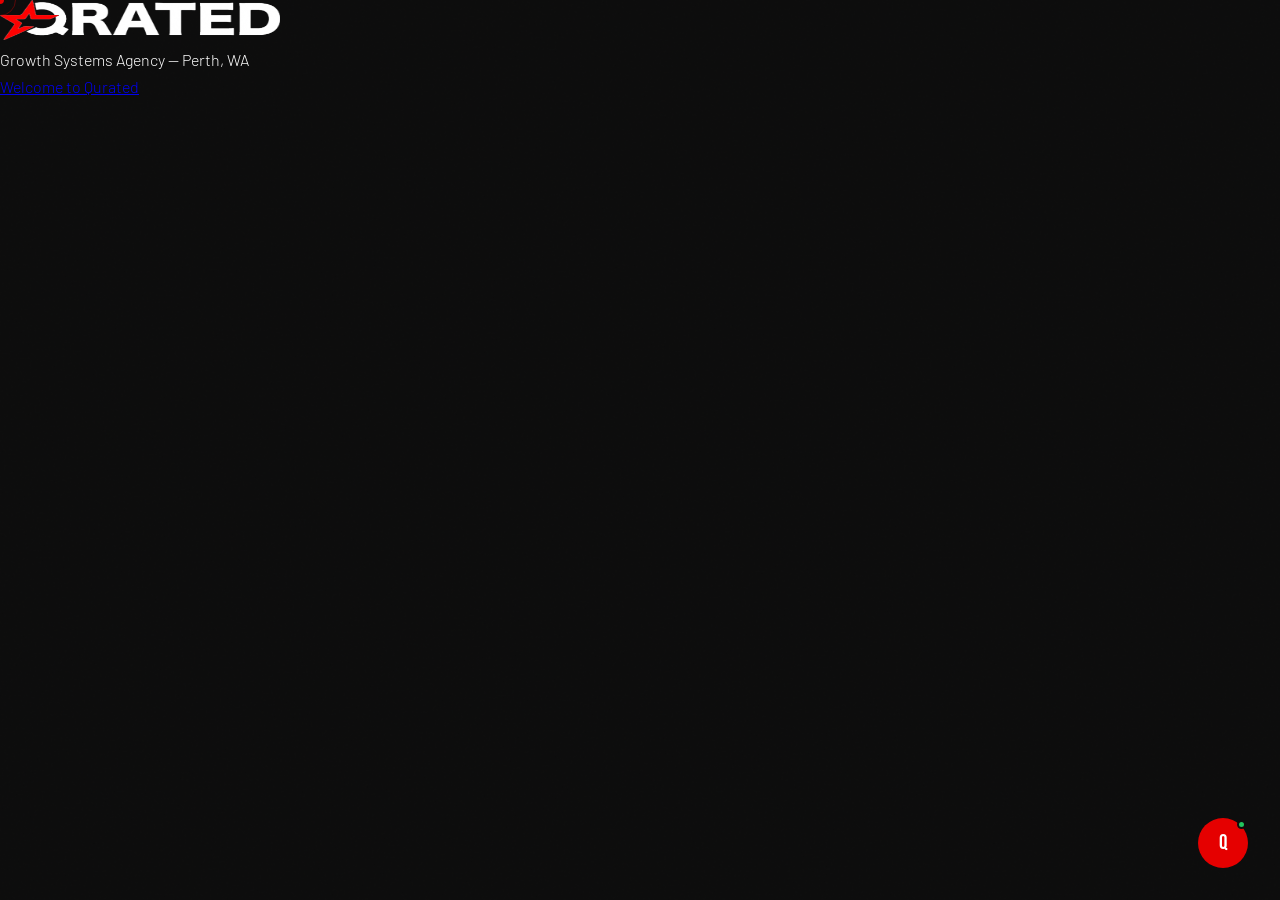
==== commit a347f651: "Add files via upload" ====
--- a/index.html
+++ b/index.html
@@ -3,222 +3,44 @@
 <head>
 <meta charset="UTF-8"/>
 <meta name="viewport" content="width=device-width, initial-scale=1.0"/>
-<meta name="robots" content="index, follow"/>
-<title>Lead Generation Agency Perth | Qurated — Growth Systems</title>
-<meta name="description" content="Qurated builds lead generation systems for Perth businesses — website, AI automation, CRM, and content — so you stay focused on the work that pays."/>
-<meta property="og:type" content="website"/>
-<meta property="og:url" content="https://www.quratedagency.com/"/>
-<meta property="og:title" content="Lead Generation Agency Perth | Qurated"/>
-<meta property="og:description" content="We build the system. You build the business."/>
-<meta property="og:image" content="https://www.quratedagency.com/og-image.png"/>
-<meta name="twitter:card" content="summary_large_image"/>
-<meta name="twitter:title" content="Lead Generation Agency Perth | Qurated"/>
-<meta name="twitter:description" content="We build the system. You build the business."/>
-<meta name="twitter:image" content="https://www.quratedagency.com/og-image.png"/>
-<link rel="canonical" href="https://www.quratedagency.com/"/>
+<meta name="robots" content="noindex"/>
+<title>Qurated — Growth Systems Agency Perth</title>
 <link rel="icon" type="image/png" href="favicon.png"/>
 <link rel="preconnect" href="https://fonts.googleapis.com"/>
 <link rel="preconnect" href="https://fonts.gstatic.com" crossorigin/>
 <link rel="preload" as="image" href="logo_long_white.png"/>
 <link rel="preload" as="style" href="https://fonts.googleapis.com/css2?family=Bebas+Neue&family=Barlow:wght@300;400;500&family=Barlow+Condensed:wght@400;500;600;700&display=swap" onload="this.rel='stylesheet'"/><noscript><link rel="stylesheet" href="https://fonts.googleapis.com/css2?family=Bebas+Neue&family=Barlow:wght@300;400;500&family=Barlow+Condensed:wght@400;500;600;700&display=swap"/></noscript>
 <link rel="stylesheet" href="style.css"/>
-<script type="application/ld+json">{"@context":"https://schema.org","@type":["LocalBusiness","MarketingAgency"],"name":"Qurated","description":"Perth-based growth systems agency building lead generation systems — website, AI automation, CRM, and content.","url":"https://www.quratedagency.com","telephone":"+61456847420","email":"info@quratedagency.com","logo":"https://www.quratedagency.com/logo_long_white.png","address":{"@type":"PostalAddress","addressLocality":"Perth","addressRegion":"WA","addressCountry":"AU"},"areaServed":[{"@type":"City","name":"Perth"}],"sameAs":["https://www.instagram.com/quratedagency"]}</script>
 </head>
-<body>
+<body class="cover-page">
 <div class="cursor" id="cursor"></div>
 <div class="cursor-ring" id="cursor-ring"></div>
-<nav id="nav">
-  <a href="/" class="nav-logo"><img src="logo_long_white.png" alt="Qurated" width="200" height="28"/></a>
-  <ul class="nav-links">
-    <li><a href="/" class="active">Home</a></li>
-    <li><a href="/about">About</a></li>
-    <li><a href="/capabilities">Capabilities</a></li>
-    <li><a href="/contact" class="nav-cta">Qurate Now</a></li>
-  </ul>
-  <button class="hamburger" id="hamburger" aria-label="Menu"><span></span><span></span><span></span></button>
-</nav>
-<div class="mobile-menu" id="mobile-menu">
-  <a href="/" onclick="closeMobile()">Home</a>
-  <a href="/about" onclick="closeMobile()">About</a>
-  <a href="/trades" onclick="closeMobile()">Trades</a>
-  <a href="/real-estate" onclick="closeMobile()">Real Estate</a>
-  <a href="/allied-health" onclick="closeMobile()">Allied Health</a>
-  <a href="/capabilities" onclick="closeMobile()">Capabilities</a>
-  <a href="/contact" class="m-cta" onclick="closeMobile()">Qurate Now →</a>
+
+<div class="cover-wrap">
+  <div class="cover-grid"></div>
+  <div class="cover-logo-wrap">
+    <img src="logo_long_white.png" alt="Qurated" width="280" height="40"/>
+    <p class="cover-tagline">Growth Systems Agency — Perth, WA</p>
+  </div>
+  <div class="cover-bottom">
+    <div class="cover-line"></div>
+    <a href="home" class="cover-btn">Welcome to Qurated</a>
+  </div>
 </div>
-<section id="hero">
-  <div class="hero-grid"></div>
-  <div class="hero-q">Q</div>
-  <div class="hero-content">
-    <div class="hero-eye">Growth Systems Agency — Perth, WA</div>
-    <h1 class="hero-hl">We Build<br>The System.<br><span class="r">You Build<br>The Business.</span></h1>
-    <div class="hero-row">
-      <p class="hero-sub">Your pipeline doesn't reflect your quality. <strong>We fix that</strong> — content, ads, and automated follow-up running as one system for Perth businesses.</p>
-      <div class="hero-acts">
-        <a href="/contact" class="btn btn-red">Qurate Now →</a>
-        <a href="#problem" class="btn btn-ghost">See why it matters</a>
-      </div>
-    </div>
-  </div>
-  <div class="hero-scroll"><div class="scroll-line"></div><span class="scroll-txt">Scroll</span></div>
-</section>
-<div class="mq" aria-hidden="true"><div class="mq-track">
-  <span class="mq-item">Content that converts</span><span class="mq-item mq-dot">·</span><span class="mq-item">Social media management Perth</span><span class="mq-item mq-dot">·</span><span class="mq-item">Meta ads Perth</span><span class="mq-item mq-dot">·</span><span class="mq-item">Lead generation Perth</span><span class="mq-item mq-dot">·</span><span class="mq-item">Reels & short-form video</span><span class="mq-item mq-dot">·</span><span class="mq-item">Growth systems</span><span class="mq-item mq-dot">·</span><span class="mq-item">AI-powered follow-up</span><span class="mq-item mq-dot">·</span><span class="mq-item">Website design Perth</span><span class="mq-item mq-dot">·</span><span class="mq-item">Content that converts</span><span class="mq-item mq-dot">·</span><span class="mq-item">Social media management Perth</span><span class="mq-item mq-dot">·</span><span class="mq-item">Meta ads Perth</span><span class="mq-item mq-dot">·</span><span class="mq-item">Lead generation Perth</span><span class="mq-item mq-dot">·</span><span class="mq-item">Reels & short-form video</span><span class="mq-item mq-dot">·</span><span class="mq-item">Growth systems</span><span class="mq-item mq-dot">·</span><span class="mq-item">AI-powered follow-up</span><span class="mq-item mq-dot">·</span><span class="mq-item">Website design Perth</span><span class="mq-item mq-dot">·</span>
-</div></div>
-<section id="problem" class="sec">
-  <div class="inner">
-    <div class="prob-headline-wrap reveal">
-      <div class="ew">The problem</div>
-      <h2 class="prob-headline">Perth businesses are losing work to competitors half as good as them.</h2>
-    </div>
-    <div class="prob-layout">
-      <div class="prob-list reveal rd1">
-        <div class="prob-item"><div class="p-n">01</div><div class="p-t"><strong>Your online presence doesn't match your quality.</strong></div></div>
-        <div class="prob-item"><div class="p-n">02</div><div class="p-t"><strong>Leads go cold before you see them.</strong></div></div>
-        <div class="prob-item"><div class="p-n">03</div><div class="p-t"><strong>Marketing takes time you simply don't have.</strong></div></div>
-        <div class="prob-item"><div class="p-n">04</div><div class="p-t"><strong>You're relying on word of mouth and hoping it holds.</strong></div></div>
-      </div>
-      <div class="prob-aside reveal rd2">
-        <p class="prob-statement">The businesses winning online aren't <em>better than you.</em> They just have a better system — and a system is something we can build.</p>
-        <div class="prob-stats">
-          <div class="pstat"><span class="pstat-lbl">Lead response</span><span class="pstat-val">Instant</span></div>
-          <div class="pstat"><span class="pstat-lbl">Content published</span><span class="pstat-val">Monthly</span></div>
-          <div class="pstat"><span class="pstat-lbl">Target system live</span><span class="pstat-val">30 Days</span></div>
-          <div class="pstat"><span class="pstat-lbl">Work added to you</span><span class="pstat-val">Zero</span></div>
-        </div>
-      </div>
-    </div>
-  </div>
-</section>
-<div class="divider"></div>
-<section class="sec" style="background:var(--s1);">
-  <div class="inner">
-    <div class="svc-hdr reveal">
-      <div>
-        <div class="ew">Who we work with</div>
-        <h2 class="sh">Built for Perth's<br>expert operators.</h2>
-      </div>
-      <p class="sb">One type of business. Exceptional at their craft. <strong>Invisible online.</strong> The industry changes. The problem doesn't.</p>
-    </div>
-    <div class="svc-grid">
-      <div class="svc-card reveal">
-        <div class="svc-tag">Vertical</div>
-        <div class="svc-name">Trades & Construction</div>
-        <p class="svc-desc">Excellent work. Quiet phone. We fix the pipeline, not the trade.</p>
-        <a href="/trades" class="svc-link">For trades →</a>
-      </div>
-      <div class="svc-card reveal rd1">
-        <div class="svc-tag">Vertical</div>
-        <div class="svc-name">Real Estate</div>
-        <p class="svc-desc">Referral-dependent pipeline. We make it independent.</p>
-        <a href="/real-estate" class="svc-link">For real estate →</a>
-      </div>
-      <div class="svc-card reveal rd2">
-        <div class="svc-tag">Vertical</div>
-        <div class="svc-name">Allied Health & Healthcare</div>
-        <p class="svc-desc">Exceptional clinical care. Patient pipeline that reflects it.</p>
-        <a href="/allied-health" class="svc-link">For healthcare →</a>
-      </div>
-    </div>
-  </div>
-</section>
-<section id="why" class="sec">
-  <div class="inner">
-    <div class="svc-hdr reveal">
-      <div>
-        <div class="ew">Why we're different</div>
-        <h2 class="sh">We diagnose<br>before we<br>prescribe.</h2>
-      </div>
-      <div></div>
-    </div>
-    <div class="why-layout">
-      <div class="why-pts">
-        <div class="why-pt reveal">
-          <div class="why-lbl">Our model</div>
-          <div class="why-title">One partner. The entire system.</div>
-        </div>
-        <div class="why-pt reveal rd1">
-          <div class="why-lbl">Our edge</div>
-          <div class="why-title">Your pipeline, running while you work.</div>
-        </div>
-        <div class="why-pt reveal rd2">
-          <div class="why-lbl">Our standard</div>
-          <div class="why-title">Priced on value. No apology.</div>
-        </div>
-      </div>
-      <div class="why-box reveal rd1">
-        <p class="why-quote">Great content brings the right people to your door. The system makes sure none of them walk away unanswered.</p>
-        <div class="why-stats">
-          <div class="wstat"><span class="wstat-lbl">Target system live</span><span class="wstat-val">30 Days</span></div>
-          <div class="wstat"><span class="wstat-lbl">Content managed for you</span><span class="wstat-val">100%</span></div>
-          <div class="wstat"><span class="wstat-lbl">Leads that go cold</span><span class="wstat-val">Zero</span></div>
-          <div class="wstat"><span class="wstat-lbl">Stress added to your week</span><span class="wstat-val">Zero</span></div>
-        </div>
-      </div>
-    </div>
-  </div>
-</section>
-<section id="process" class="sec">
-  <div class="inner">
-    <div class="proc-hdr reveal">
-      <div>
-        <div class="ew">How it works</div>
-        <h2 class="sh">Four steps.<br>No guesswork.</h2>
-      </div>
-      <p class="sb">Every engagement runs the same system. No shortcuts.</p>
-    </div>
-    <div class="proc-steps">
-      <div class="proc-step reveal"><div class="proc-n">01</div><div class="proc-title">Diagnose</div><p class="proc-desc">Questions first. No pitch. We'll say so honestly if we're not the right fit.</p></div>
-      <div class="proc-step reveal rd1"><div class="proc-n">02</div><div class="proc-title">Prescribe</div><p class="proc-desc">One recommendation. Clear rationale. You know what we're building before you commit.</p></div>
-      <div class="proc-step reveal rd2"><div class="proc-n">03</div><div class="proc-title">Build</div><p class="proc-desc">One contact. 30-day target. You never feel the complexity behind the scenes.</p></div>
-      <div class="proc-step reveal rd3"><div class="proc-n">04</div><div class="proc-title">Compound</div><p class="proc-desc">Monthly reviews sharpen the system. Cut what doesn't work. Double down on what does.</p></div>
-    </div>
-    <div class="proc-cta reveal">
-      <a href="/contact" class="btn btn-red">Book Your Free Diagnosis →</a>
-    </div>
-  </div>
-</section>
-<section id="cta-band">
-  <div class="cta-grid"></div>
-  <div class="cta-inner">
-    <div class="cta-eye">Ready to grow?</div>
-    <h2 class="cta-hl">Thirty minutes.<br>No pitch.<br>Real answers.</h2>
-    <p class="cta-sub">No prep needed. Show up, tell us where your Perth business is at.</p>
-    <div class="cta-acts">
-      <a href="/contact" class="btn btn-white">Qurate Now →</a>
-      <button class="btn btn-ghost-w" onclick="openQuinn()">Talk to Quinn first</button>
-    </div>
-  </div>
-</section>
-<footer>
-  <div class="footer-inner">
-    <a href="/" class="footer-logo"><img src="logo_long_white.png" alt="Qurated" width="180" height="24"/></a>
-    <p class="footer-tag">We build the system. <em>You build the business.</em></p>
-    <div>
-      <p class="footer-copy">© 2026 Qurated · Perth, WA · <a href="mailto:info@quratedagency.com">info@quratedagency.com</a></p>
-      <ul class="footer-links">
-        <li><a href="/">Home</a></li>
-        <li><a href="/about">About</a></li>
-        <li><a href="/trades">Trades</a></li>
-        <li><a href="/real-estate">Real Estate</a></li>
-        <li><a href="/allied-health">Allied Health</a></li>
-        <li><a href="/capabilities">Capabilities</a></li>
-        <li><a href="/contact">Qurate Now</a></li>
-      </ul>
-    </div>
-  </div>
-</footer>
-<script>const QUINN_PAGE='home';</script>
+
+<!-- QUINN on cover — minimal, delayed proactive -->
+<script>const QUINN_PAGE='cover';</script>
 <div class="quinn-bubble" id="quinn-bubble">
-  <div class="q-proactive" id="q-proactive" onclick="openQuinn()">Not sure if we're the right fit? Ask Quinn →</div>
+  <div class="q-proactive" id="q-proactive" onclick="openQuinn()">Not sure where to start? Ask Quinn →</div>
   <div class="q-panel" id="q-panel">
     <div class="q-hd"><div class="q-av">Q</div><div><div class="q-nm">Quinn</div><div class="q-st">Online now · Qurated AI</div></div></div>
     <div class="q-msgs" id="q-msgs"><div class="q-typing" id="q-typing"><span></span><span></span><span></span></div></div>
     <div class="q-chips hidden" id="q-chips"></div>
-    <div class="q-input-row"><input class="q-input" id="q-input" type="text" placeholder="Or type a message..." autocomplete="off"/><button class="q-send" id="q-send" aria-label="Send">→</button></div>
+    <div class="q-input-row"><input class="q-input" id="q-input" type="text" placeholder="Ask me anything..." autocomplete="off"/><button class="q-send" id="q-send" aria-label="Send">→</button></div>
   </div>
   <button class="q-toggle" id="q-toggle" aria-label="Chat with Quinn"><span class="q-toggle-q">Q</span><span class="q-badge"></span></button>
 </div>
+
 <script src="main.js" defer></script>
 <script src="quinn-widget.js" defer></script>
 </body>
--- a/style.css
+++ b/style.css
@@ -265,26 +265,304 @@
 .q-toggle-q{font-family:var(--fd);font-size:1.3rem;color:var(--w100);line-height:1;}
 .q-badge{position:absolute;top:2px;right:2px;width:9px;height:9px;background:#22c55e;border-radius:50%;border:2px solid var(--black);}
 
-/* RESPONSIVE */
-@media(max-width:900px){
-  nav{padding:0 1.5rem;}
+/* ═══════════════════════════════════════════════
+   RESPONSIVE — 3 BREAKPOINTS
+   1024px  tablet landscape
+   768px   tablet / large phone  (main mobile)
+   480px   small phone
+   ═══════════════════════════════════════════════ */
+
+/* ── HIDE CUSTOM CURSOR ON TOUCH DEVICES ── */
+@media(hover:none),(pointer:coarse){
+  .cursor,.cursor-ring{display:none!important;}
+  *{cursor:auto!important;}
+}
+
+/* ── 1024px ── */
+@media(max-width:1024px){
+  nav{padding:0 2rem;}
+  .sec{padding:5rem 2rem;}
+  .inner{padding:0;}
+  #cta-band{padding:5rem 2rem;}
+  footer{padding:2rem 2rem;}
+}
+
+/* ── 768px — Main mobile breakpoint ── */
+@media(max-width:768px){
+
+  /* NAV */
+  nav{padding:0 1.25rem;}
   .nav-links{display:none;}
   .hamburger{display:flex;}
-  #hero{padding:0 1.5rem 4rem;min-height:100svh;}
-  .hero-content{padding-top:7rem;}
-  .hero-row,.vhero-row{flex-direction:column;align-items:flex-start;gap:1.75rem;}
-  .hero-acts,.vhero-acts{align-items:flex-start;flex-direction:row;}
-  .vhero{padding:0 1.5rem 3.5rem;}
+
+  /* HERO (home) */
+  #hero{padding:0 1.25rem 3.5rem;min-height:100svh;}
+  .hero-content{padding-top:6rem;}
+  .hero-row{flex-direction:column;align-items:flex-start;gap:1.5rem;}
+  .hero-acts{flex-direction:column;align-items:flex-start;width:100%;}
+  .hero-acts .btn{width:100%;justify-content:center;}
+  .hero-scroll{display:none;}
+
+  /* VERTICAL PAGE HERO */
+  .vhero{padding:0 1.25rem 3rem;min-height:60vh;}
   .vhero-content{padding-top:6rem;}
-  .sec{padding:4.5rem 1.5rem;}
-  .prob-layout,.svc-hdr,.why-layout,.proc-hdr,.contact-layout{grid-template-columns:1fr;gap:2.5rem;}
+  .vhero-row{flex-direction:column;align-items:flex-start;gap:1.5rem;}
+  .vhero-acts{flex-direction:column;align-items:flex-start;width:100%;}
+  .vhero-acts .btn{width:100%;justify-content:center;}
+
+  /* SHARED LAYOUT */
+  .sec{padding:3.5rem 1.25rem;}
+  .inner{max-width:100%;}
+  #cta-band{padding:3.5rem 1.25rem;}
+  footer{padding:2rem 1.25rem;}
+
+  /* PROB */
+  .prob-headline-wrap{margin-bottom:2.5rem;}
+  .prob-layout{grid-template-columns:1fr;gap:2rem;}
+  .prob-stats{display:grid;grid-template-columns:1fr 1fr;gap:0;}
+  .pstat{flex-direction:column;align-items:flex-start;gap:.2rem;padding:.75rem 0;}
+
+  /* SERVICES HEADER + GRID */
+  .svc-hdr{grid-template-columns:1fr;gap:1.5rem;margin-bottom:2rem;}
   .svc-grid{grid-template-columns:1fr;}
+
+  /* WHY */
+  .why-layout{grid-template-columns:1fr;gap:2rem;margin-top:2rem;}
+  .why-box{padding:1.75rem;}
+
+  /* PROCESS */
+  .proc-hdr{grid-template-columns:1fr;gap:1.5rem;margin-bottom:2rem;}
   .proc-steps{grid-template-columns:1fr 1fr;}
-  .proc-cta{flex-direction:column;align-items:flex-start;padding:2rem 1.5rem;}
-  #cta-band{padding:4.5rem 1.5rem;}
-  .footer-inner{grid-template-columns:1fr;text-align:center;gap:1rem;}
+  .proc-cta{flex-direction:column;align-items:flex-start;gap:1.25rem;padding:1.75rem 1.25rem;}
+
+  /* OUTCOMES */
+  .outcome-grid{grid-template-columns:1fr 1fr!important;}
+
+  /* TRUST BAND */
+  .trust-band{padding:2rem 1.25rem;}
+  .trust-inner{display:flex;flex-wrap:wrap;justify-content:center;gap:0;}
+  .trust-stat{flex:1 0 40%;text-align:center;padding:1.25rem .75rem;}
+  .trust-divider{display:none;}
+
+  /* CAPABILITIES PACKAGES */
+  .pkg-grid{grid-template-columns:1fr!important;}
+  .cap-timeline .tl-steps{grid-template-columns:1fr!important;}
+
+  /* BUDGET SELECTOR */
+  .budget-opts{grid-template-columns:1fr 1fr!important;}
+
+  /* ABOUT — POOL GRID + DIFF GRID */
+  .pool-grid{grid-template-columns:1fr!important;}
+  .founder-layout{grid-template-columns:1fr;gap:2rem;}
+
+  /* CONTACT */
+  .contact-layout{grid-template-columns:1fr;gap:2rem;}
+  .email-row{flex-direction:column;}
+  .email-row input{border-right:1px solid var(--w08);border-bottom:none;}
+  .email-row button{padding:1rem;}
+
+  /* CTA BAND */
+  .cta-acts{flex-direction:column;align-items:center;gap:.9rem;}
+  .cta-acts .btn{width:100%;max-width:320px;justify-content:center;}
+
+  /* FOOTER */
+  .footer-inner{grid-template-columns:1fr;text-align:center;gap:1.25rem;}
   .footer-logo{justify-content:center;}
   .footer-logo img{object-position:center;}
   .footer-copy,.footer-links{text-align:center;justify-content:center;}
-  .q-panel{width:calc(100vw - 3rem);max-width:340px;}
-}
+
+  /* QUINN */
+  .quinn-bubble{bottom:1.25rem;right:1.25rem;}
+  .q-panel{width:calc(100vw - 2.5rem);max-width:360px;}
+  .q-proactive{white-space:normal;max-width:240px;text-align:right;font-size:.72rem;}
+
+  /* HOW LIST (trades) */
+  .how-item{padding:1.5rem 1.25rem;}
+  .how-callout{padding:1.5rem 1.25rem;}
+}
+
+/* ── 480px — Small phone ── */
+@media(max-width:480px){
+
+  /* TYPOGRAPHY */
+  :root{
+    --t-hero:clamp(3rem,12vw,4.5rem);
+    --t-display:clamp(2.2rem,9vw,3.2rem);
+    --t-section:clamp(1.9rem,7.5vw,2.8rem);
+  }
+
+  /* LAYOUT */
+  .sec{padding:3rem 1rem;}
+  nav{padding:0 1rem;}
+  #hero{padding:0 1rem 3rem;}
+  .vhero{padding:0 1rem 2.5rem;}
+  #cta-band{padding:3rem 1rem;}
+  footer{padding:1.75rem 1rem;}
+  .how-item{padding:1.25rem 1rem;}
+  .how-callout{padding:1.25rem 1rem;}
+
+  /* PROCESS — single col on tiny screens */
+  .proc-steps{grid-template-columns:1fr;}
+
+  /* OUTCOMES — single col on small phones */
+  .outcome-grid{grid-template-columns:1fr!important;}
+
+  /* TRUST BAND */
+  .trust-stat{flex:1 0 48%;}
+  .trust-num{font-size:2.2rem!important;}
+
+  /* BUDGET SELECTOR */
+  .budget-opts{grid-template-columns:1fr!important;}
+
+  /* STATS GRID */
+  .prob-stats{grid-template-columns:1fr 1fr;}
+
+  /* BUTTONS — always full width on smallest screens */
+  .hero-acts .btn,.vhero-acts .btn,.cta-acts .btn{max-width:100%;}
+
+  /* MOBILE MENU FONT */
+  .mobile-menu a{font-size:2.2rem;}
+
+  /* QUINN PROACTIVE */
+  .q-proactive{max-width:200px;font-size:.68rem;}
+  .q-panel{width:calc(100vw - 2rem);}
+
+  /* FOOTER LINKS WRAP */
+  .footer-links{flex-wrap:wrap;gap:.75rem;}
+}
+
+/* ── TOUCH DEVICE TARGETS ── */
+body.touch .hamburger{min-width:48px;min-height:48px;display:flex;align-items:center;justify-content:center;}
+body.touch .btn{min-height:48px;}
+body.touch .faq-q{padding:1.25rem 1.5rem;min-height:56px;}
+body.touch .q-chip{padding:.5rem 1rem;min-height:40px;}
+body.touch .q-toggle{width:56px;height:56px;}
+body.touch .q-send{min-width:48px;min-height:48px;}
+body.touch .mobile-menu a{min-height:56px;display:flex;align-items:center;justify-content:center;}
+body.touch .nav-cta{min-height:48px;display:flex;align-items:center;}
+body.touch .how-item{min-height:64px;}
+body.touch .svc-link,body.touch .pkg-cta .btn{min-height:48px;display:flex;align-items:center;justify-content:center;}
+
+/* ── HOW-LIST (trades page plain-language section) ──────── */
+.how-list{display:flex;flex-direction:column;gap:0;margin-top:2.5rem;border:0.5px solid var(--w08);}
+.how-item{display:grid;grid-template-columns:56px 1fr;gap:0;padding:2rem 2rem;border-bottom:0.5px solid var(--w08);transition:background .2s;}
+.how-item:last-child{border-bottom:none;}
+.how-item:hover{background:var(--s2);}
+.how-n{font-family:var(--fc);font-size:.62rem;font-weight:700;letter-spacing:.3em;text-transform:uppercase;color:var(--red);padding-top:.2rem;}
+.how-content{display:flex;flex-direction:column;gap:.6rem;}
+.how-title{font-family:var(--fd);font-size:1.55rem;letter-spacing:.03em;color:var(--w100);line-height:1.1;}
+.how-body{font-size:var(--t-body);color:var(--w40);line-height:1.8;max-width:580px;}
+.how-callout{margin-top:2rem;padding:2rem 2.5rem;background:var(--s2);border-left:2px solid var(--red);}
+.how-callout p{font-family:var(--fc);font-size:.9rem;font-weight:400;letter-spacing:.01em;color:var(--w60);line-height:1.7;margin:0;}
+@media(max-width:600px){.how-item{grid-template-columns:1fr;gap:.4rem;padding:1.5rem 1.25rem;}.how-n{font-size:.55rem;}}
+
+/* ═══════════════════════════════════════════════
+   MISSING COMPONENT STYLES
+   (these classes are used in HTML but were absent
+   from style.css — defined here for full render)
+   ═══════════════════════════════════════════════ */
+
+/* CAPABILITIES — section wrappers */
+.cap-intro{background:var(--black);padding:6rem 3rem;}
+.cap-timeline{background:var(--s1);padding:6rem 3rem;}
+
+/* PACKAGES */
+.pkg-grid{display:grid;grid-template-columns:repeat(3,1fr);gap:1px;background:var(--w08);border:1px solid var(--w08);margin-top:3rem;}
+.pkg-card{background:var(--s1);padding:2.5rem 2rem;display:flex;flex-direction:column;gap:.75rem;position:relative;transition:background .3s;}
+.pkg-card:hover{background:var(--s2);}
+.pkg-card.featured{background:var(--s2);border-top:2px solid var(--red);}
+.pkg-n{font-family:var(--fd);font-size:3rem;color:var(--w04);line-height:1;}
+.pkg-badge{font-family:var(--fc);font-size:.58rem;font-weight:700;letter-spacing:.3em;text-transform:uppercase;color:var(--red);}
+.pkg-name{font-family:var(--fd);font-size:var(--t-card);letter-spacing:.04em;color:var(--w100);}
+.pkg-for{font-size:var(--t-sm);color:var(--w40);line-height:1.75;flex:1;}
+.pkg-list{list-style:none;display:flex;flex-direction:column;gap:.45rem;}
+.pkg-list li{font-family:var(--fc);font-size:.78rem;font-weight:500;color:var(--w40);display:flex;align-items:center;gap:.6rem;}
+.pkg-list li::before{content:'';display:block;width:12px;height:1px;background:var(--red);flex-shrink:0;}
+.pkg-timeline{font-family:var(--fc);font-size:.7rem;font-weight:600;letter-spacing:.1em;color:var(--w20);border-top:1px solid var(--w08);padding-top:.85rem;margin-top:auto;}
+.pkg-timeline span{color:var(--red);}
+.pkg-cta{margin-top:.75rem;}
+
+/* TIMELINE (capabilities) */
+.timeline-row{display:grid;grid-template-columns:repeat(3,1fr);gap:1px;background:var(--w08);border:1px solid var(--w08);margin-top:3rem;}
+.tl-step{background:var(--s2);padding:2.25rem 2rem;display:flex;flex-direction:column;gap:.6rem;}
+.tl-week{font-family:var(--fc);font-size:.6rem;font-weight:700;letter-spacing:.3em;text-transform:uppercase;color:var(--red);}
+.tl-title{font-family:var(--fc);font-size:.9rem;font-weight:700;letter-spacing:.06em;color:var(--w100);}
+.tl-body{font-size:var(--t-sm);color:var(--w40);line-height:1.75;}
+
+/* FAQ */
+.faq-sec{background:var(--black);}
+.faq-list{border:1px solid var(--w08);margin-top:3rem;}
+.faq-item{border-bottom:1px solid var(--w08);}
+.faq-item:last-child{border-bottom:none;}
+.faq-q{width:100%;background:none;border:none;color:var(--w100);font-family:var(--fc);font-size:.85rem;font-weight:700;letter-spacing:.06em;text-align:left;padding:1.5rem 2rem;display:flex;justify-content:space-between;align-items:center;gap:1rem;transition:background .2s;}
+.faq-q:hover{background:var(--s2);}
+.faq-icon{font-family:var(--fc);font-size:1.1rem;color:var(--red);flex-shrink:0;transition:transform .3s;}
+.faq-q.open .faq-icon{transform:rotate(45deg);}
+.faq-a{display:none;padding:0 2rem 1.5rem;}
+.faq-a p{font-size:var(--t-sm);color:var(--w40);line-height:1.75;}
+
+/* OUTCOME CARDS (vertical pages) */
+.outcome-grid{display:grid;grid-template-columns:repeat(2,1fr);gap:1px;background:var(--w08);border:1px solid var(--w08);margin-top:3rem;}
+.outcome-card{background:var(--s2);padding:2.5rem 2rem;display:flex;flex-direction:column;gap:.6rem;transition:background .3s;}
+.outcome-card:hover{background:var(--s3);}
+.outcome-icon{font-family:var(--fd);font-size:3rem;color:var(--w04);line-height:1;}
+.outcome-title{font-family:var(--fd);font-size:var(--t-card);letter-spacing:.03em;color:var(--w100);line-height:1.1;}
+.outcome-body{font-size:var(--t-sm);color:var(--w40);line-height:1.75;}
+
+/* TRUST BAND (vertical pages) */
+.trust-band{background:var(--s1);border-top:1px solid var(--w08);border-bottom:1px solid var(--w08);padding:2.5rem 3rem;}
+.trust-inner{max-width:1140px;margin:0 auto;display:flex;align-items:center;justify-content:space-between;gap:2rem;}
+.trust-stat{display:flex;flex-direction:column;align-items:center;gap:.3rem;}
+.trust-num{font-family:var(--fd);font-size:3rem;color:var(--red);letter-spacing:.03em;line-height:1;}
+.trust-lbl{font-family:var(--fc);font-size:.6rem;font-weight:700;letter-spacing:.2em;text-transform:uppercase;color:var(--w40);text-align:center;}
+.trust-divider{width:1px;height:40px;background:var(--w08);}
+
+/* ABOUT — DIFF CARDS */
+.diff-card{padding:1.75rem 1.5rem;display:flex;flex-direction:column;gap:.5rem;}
+.diff-icon{font-family:var(--fc);font-size:.58rem;font-weight:700;letter-spacing:.3em;text-transform:uppercase;color:var(--red);}
+.diff-title{font-family:var(--fc);font-size:.9rem;font-weight:700;letter-spacing:.06em;color:var(--w100);}
+.diff-body{font-size:var(--t-sm);color:var(--w40);line-height:1.72;}
+
+/* ABOUT — POOL GRID */
+.pool-grid{display:grid;grid-template-columns:1fr 1fr;gap:1px;background:var(--w08);}
+.pool-card{background:var(--s2);padding:1.75rem 1.5rem;display:flex;flex-direction:column;gap:.6rem;transition:background .2s;}
+.pool-card:hover{background:var(--s3);}
+.pool-icon{font-family:var(--fc);font-size:.58rem;font-weight:700;letter-spacing:.3em;text-transform:uppercase;color:var(--red);}
+.pool-title{font-family:var(--fd);font-size:1.3rem;letter-spacing:.03em;color:var(--w100);}
+.pool-body{font-size:var(--t-sm);color:var(--w40);line-height:1.7;}
+.pool-statement{margin-top:2.5rem;padding:2rem 2.5rem;border-left:2px solid var(--red);background:var(--s2);}
+.pool-statement p{font-family:var(--fc);font-size:1rem;color:var(--w60);line-height:1.7;margin:0;}
+.pool-statement strong{color:var(--w100);font-weight:600;}
+
+/* ABOUT — VALUES */
+.values-grid{display:grid;grid-template-columns:repeat(4,1fr);gap:1px;background:var(--w08);border:1px solid var(--w08);margin-top:2.5rem;}
+.val-card{background:var(--s2);padding:2rem 1.75rem;display:flex;flex-direction:column;gap:.5rem;}
+.val-n{font-family:var(--fd);font-size:3rem;color:var(--w04);line-height:1;}
+.val-title{font-family:var(--fc);font-size:.85rem;font-weight:700;letter-spacing:.12em;text-transform:uppercase;color:var(--w100);}
+.val-body{font-size:var(--t-sm);color:var(--w40);line-height:1.72;}
+
+/* MISSING COMPONENT RESPONSIVE OVERRIDES */
+@media(max-width:768px){
+  .cap-intro,.cap-timeline{padding:3.5rem 1.25rem;}
+  .pkg-grid{grid-template-columns:1fr;}
+  .pkg-card{padding:2rem 1.5rem;}
+  .timeline-row{grid-template-columns:1fr;}
+  .faq-q{padding:1.25rem 1.25rem;font-size:.8rem;}
+  .faq-a{padding:0 1.25rem 1.25rem;}
+  .outcome-grid{grid-template-columns:1fr 1fr;}
+  .trust-inner{flex-wrap:wrap;justify-content:center;gap:0;}
+  .trust-stat{flex:1 0 40%;padding:1.25rem .5rem;}
+  .trust-divider{display:none;}
+  .pool-grid{grid-template-columns:1fr;}
+  .values-grid{grid-template-columns:1fr 1fr;}
+  .pool-statement{padding:1.5rem 1.25rem;}
+}
+@media(max-width:480px){
+  .cap-intro,.cap-timeline{padding:3rem 1rem;}
+  .outcome-grid{grid-template-columns:1fr;}
+  .pkg-card{padding:1.75rem 1.25rem;}
+  .trust-stat{flex:1 0 48%;}
+  .values-grid{grid-template-columns:1fr 1fr;}
+  .faq-q{padding:1rem;}
+  .pool-statement{padding:1.25rem 1rem;}
+}
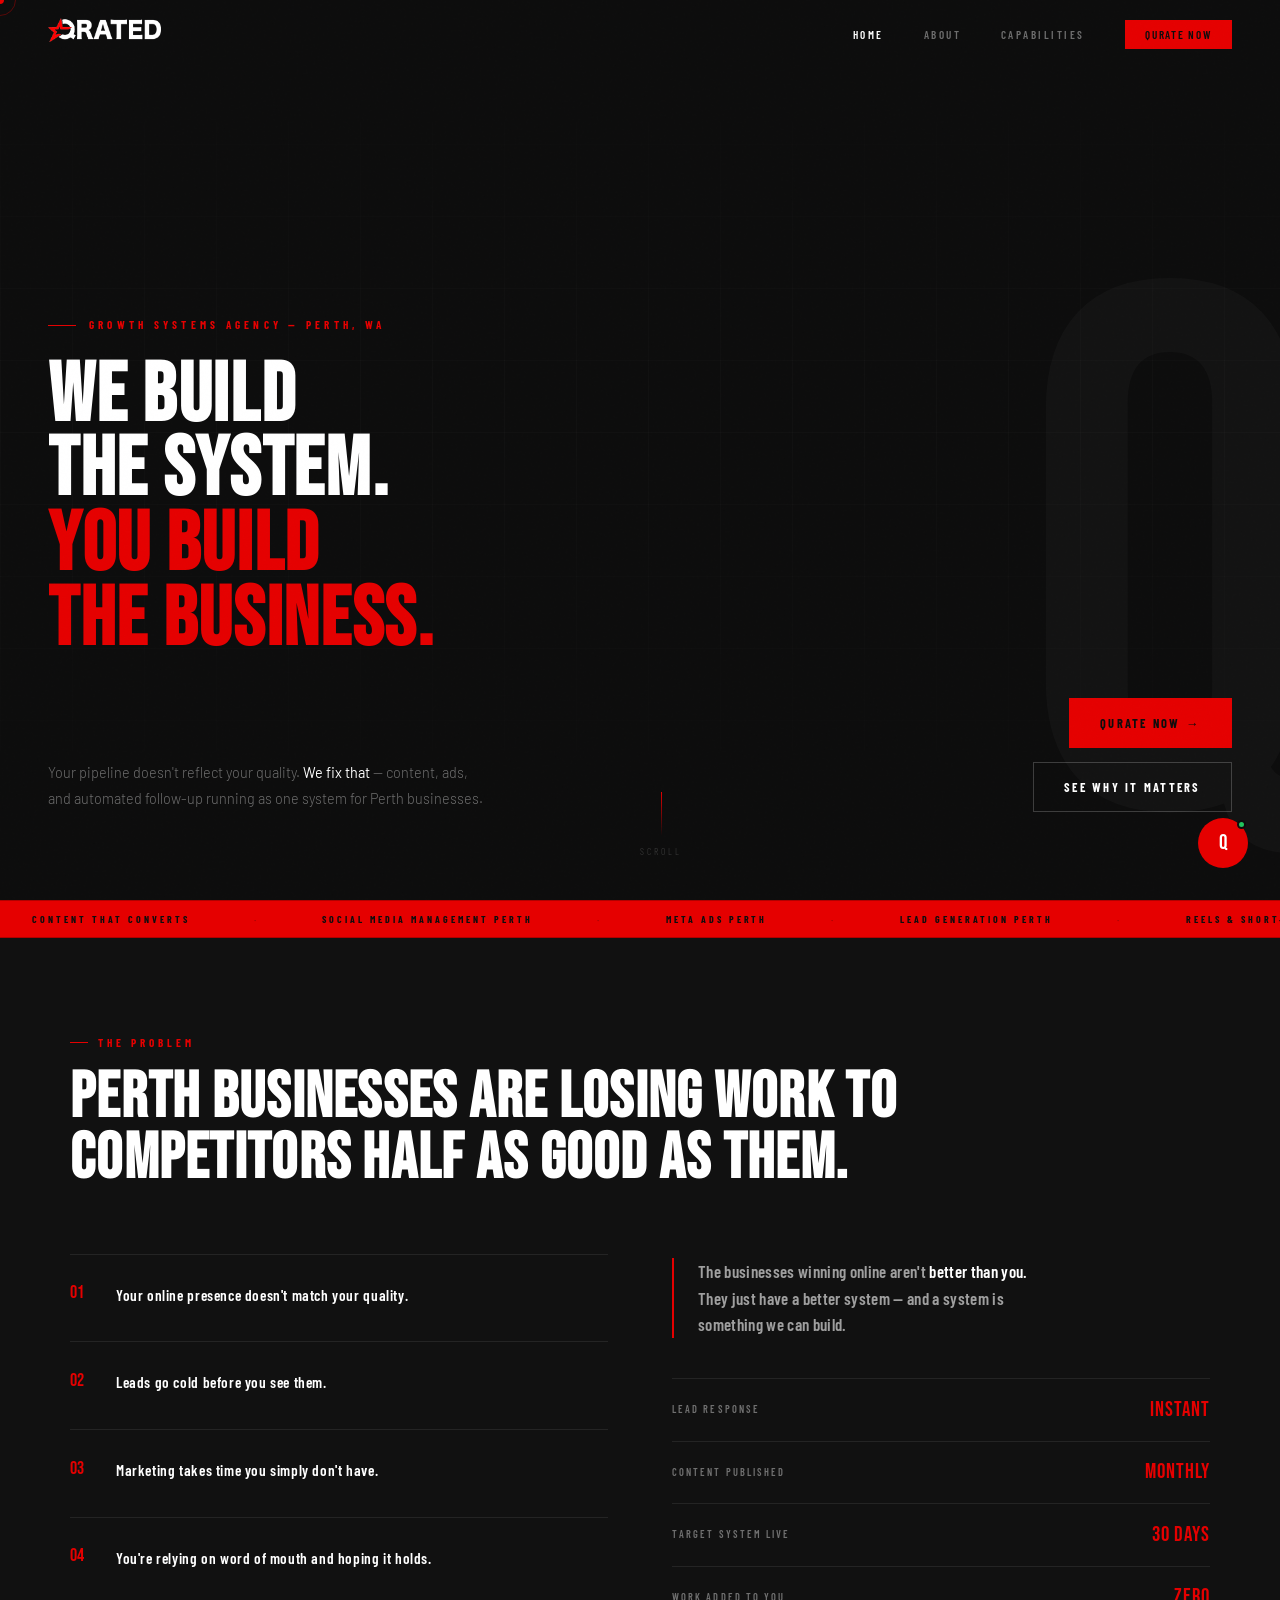
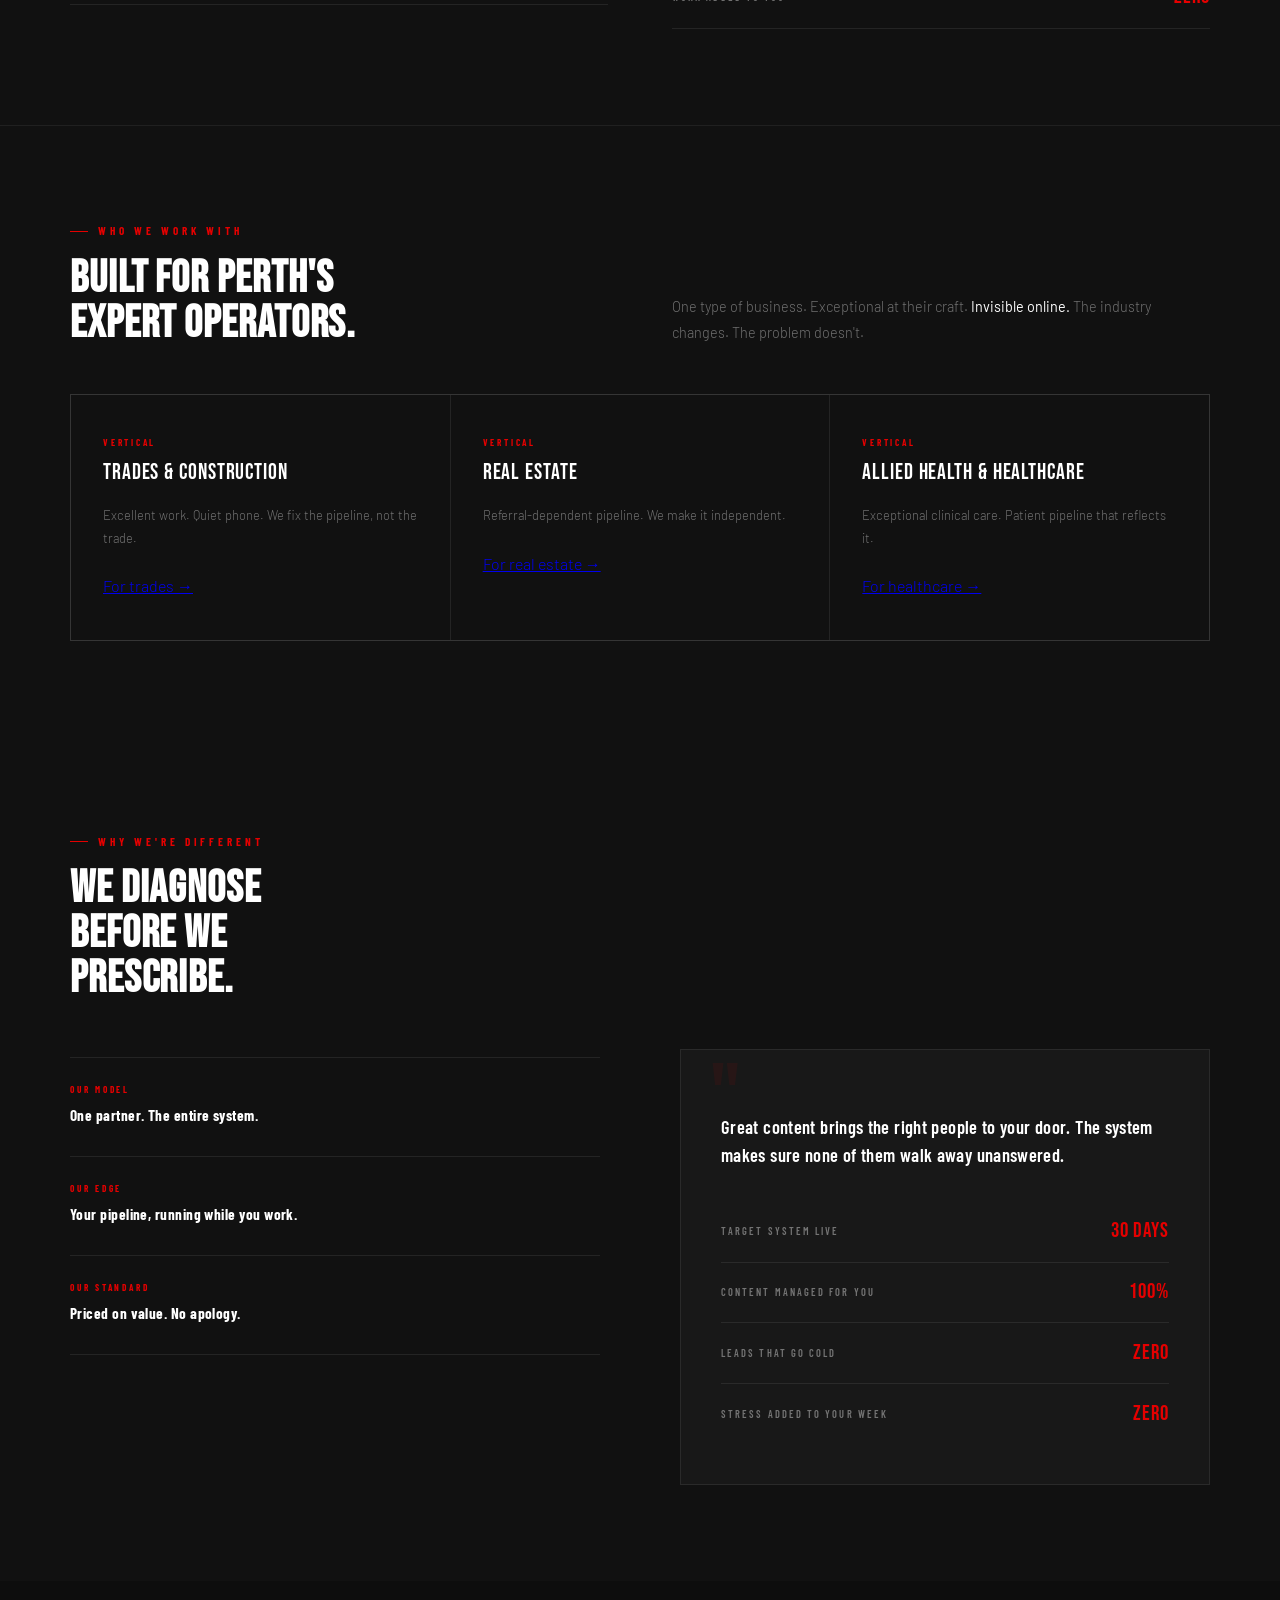
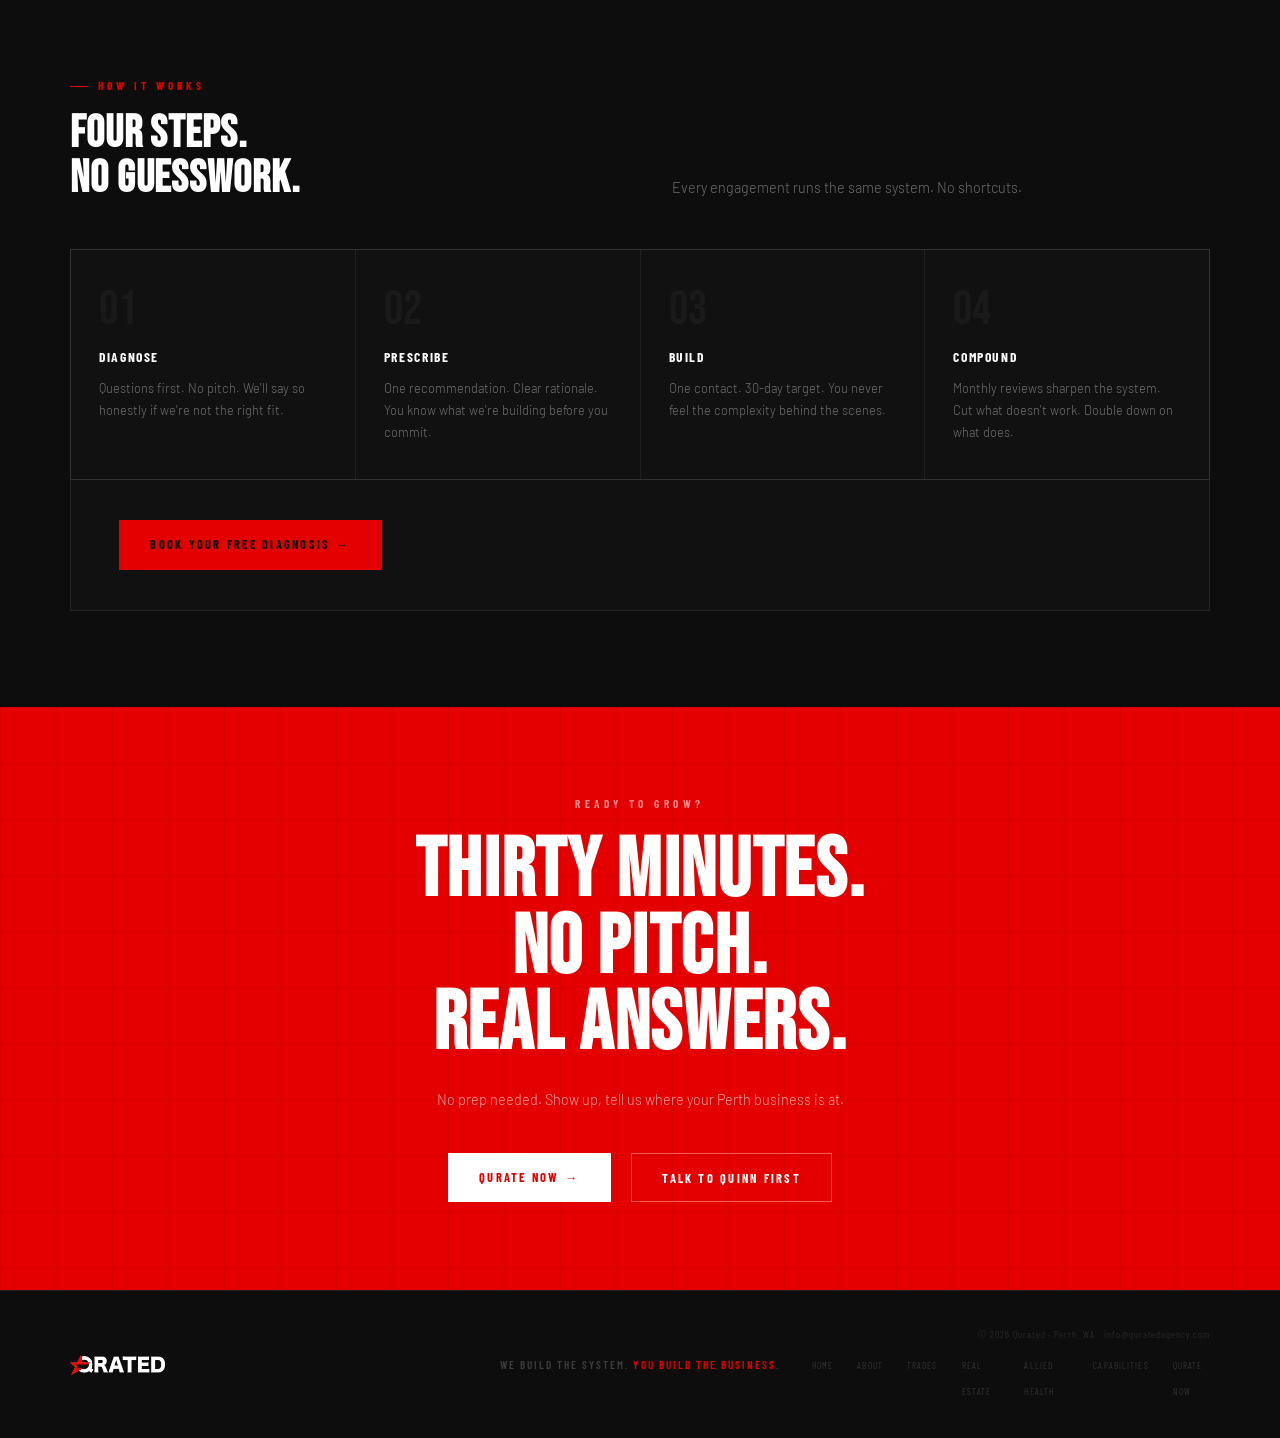
==== commit ec2ec0fc: "Add files via upload" ====
--- a/index.html
+++ b/index.html
@@ -3,44 +3,222 @@
 <head>
 <meta charset="UTF-8"/>
 <meta name="viewport" content="width=device-width, initial-scale=1.0"/>
-<meta name="robots" content="noindex"/>
-<title>Qurated — Growth Systems Agency Perth</title>
+<meta name="robots" content="index, follow"/>
+<title>Lead Generation Agency Perth | Qurated — Growth Systems</title>
+<meta name="description" content="Qurated builds lead generation systems for Perth businesses — website, AI automation, CRM, and content — so you stay focused on the work that pays."/>
+<meta property="og:type" content="website"/>
+<meta property="og:url" content="https://www.quratedagency.com/"/>
+<meta property="og:title" content="Lead Generation Agency Perth | Qurated"/>
+<meta property="og:description" content="We build the system. You build the business."/>
+<meta property="og:image" content="https://www.quratedagency.com/og-image.png"/>
+<meta name="twitter:card" content="summary_large_image"/>
+<meta name="twitter:title" content="Lead Generation Agency Perth | Qurated"/>
+<meta name="twitter:description" content="We build the system. You build the business."/>
+<meta name="twitter:image" content="https://www.quratedagency.com/og-image.png"/>
+<link rel="canonical" href="https://www.quratedagency.com/"/>
 <link rel="icon" type="image/png" href="favicon.png"/>
 <link rel="preconnect" href="https://fonts.googleapis.com"/>
 <link rel="preconnect" href="https://fonts.gstatic.com" crossorigin/>
 <link rel="preload" as="image" href="logo_long_white.png"/>
 <link rel="preload" as="style" href="https://fonts.googleapis.com/css2?family=Bebas+Neue&family=Barlow:wght@300;400;500&family=Barlow+Condensed:wght@400;500;600;700&display=swap" onload="this.rel='stylesheet'"/><noscript><link rel="stylesheet" href="https://fonts.googleapis.com/css2?family=Bebas+Neue&family=Barlow:wght@300;400;500&family=Barlow+Condensed:wght@400;500;600;700&display=swap"/></noscript>
 <link rel="stylesheet" href="style.css"/>
+<script type="application/ld+json">{"@context":"https://schema.org","@type":["LocalBusiness","MarketingAgency"],"name":"Qurated","description":"Perth-based growth systems agency building lead generation systems — website, AI automation, CRM, and content.","url":"https://www.quratedagency.com","telephone":"+61456847420","email":"info@quratedagency.com","logo":"https://www.quratedagency.com/logo_long_white.png","address":{"@type":"PostalAddress","addressLocality":"Perth","addressRegion":"WA","addressCountry":"AU"},"areaServed":[{"@type":"City","name":"Perth"}],"sameAs":["https://www.instagram.com/quratedagency"]}</script>
 </head>
-<body class="cover-page">
+<body>
 <div class="cursor" id="cursor"></div>
 <div class="cursor-ring" id="cursor-ring"></div>
-
-<div class="cover-wrap">
-  <div class="cover-grid"></div>
-  <div class="cover-logo-wrap">
-    <img src="logo_long_white.png" alt="Qurated" width="280" height="40"/>
-    <p class="cover-tagline">Growth Systems Agency — Perth, WA</p>
-  </div>
-  <div class="cover-bottom">
-    <div class="cover-line"></div>
-    <a href="home" class="cover-btn">Welcome to Qurated</a>
-  </div>
+<nav id="nav">
+  <a href="/" class="nav-logo"><img src="logo_long_white.png" alt="Qurated" width="200" height="28"/></a>
+  <ul class="nav-links">
+    <li><a href="/" class="active">Home</a></li>
+    <li><a href="/about">About</a></li>
+    <li><a href="/capabilities">Capabilities</a></li>
+    <li><a href="/contact" class="nav-cta">Qurate Now</a></li>
+  </ul>
+  <button class="hamburger" id="hamburger" aria-label="Menu"><span></span><span></span><span></span></button>
+</nav>
+<div class="mobile-menu" id="mobile-menu">
+  <a href="/" onclick="closeMobile()">Home</a>
+  <a href="/about" onclick="closeMobile()">About</a>
+  <a href="/trades" onclick="closeMobile()">Trades</a>
+  <a href="/real-estate" onclick="closeMobile()">Real Estate</a>
+  <a href="/allied-health" onclick="closeMobile()">Allied Health</a>
+  <a href="/capabilities" onclick="closeMobile()">Capabilities</a>
+  <a href="/contact" class="m-cta" onclick="closeMobile()">Qurate Now →</a>
 </div>
-
-<!-- QUINN on cover — minimal, delayed proactive -->
-<script>const QUINN_PAGE='cover';</script>
+<section id="hero">
+  <div class="hero-grid"></div>
+  <div class="hero-q">Q</div>
+  <div class="hero-content">
+    <div class="hero-eye">Growth Systems Agency — Perth, WA</div>
+    <h1 class="hero-hl">We Build<br>The System.<br><span class="r">You Build<br>The Business.</span></h1>
+    <div class="hero-row">
+      <p class="hero-sub">Your pipeline doesn't reflect your quality. <strong>We fix that</strong> — content, ads, and automated follow-up running as one system for Perth businesses.</p>
+      <div class="hero-acts">
+        <a href="/contact" class="btn btn-red">Qurate Now →</a>
+        <a href="#problem" class="btn btn-ghost">See why it matters</a>
+      </div>
+    </div>
+  </div>
+  <div class="hero-scroll"><div class="scroll-line"></div><span class="scroll-txt">Scroll</span></div>
+</section>
+<div class="mq" aria-hidden="true"><div class="mq-track">
+  <span class="mq-item">Content that converts</span><span class="mq-item mq-dot">·</span><span class="mq-item">Social media management Perth</span><span class="mq-item mq-dot">·</span><span class="mq-item">Meta ads Perth</span><span class="mq-item mq-dot">·</span><span class="mq-item">Lead generation Perth</span><span class="mq-item mq-dot">·</span><span class="mq-item">Reels & short-form video</span><span class="mq-item mq-dot">·</span><span class="mq-item">Growth systems</span><span class="mq-item mq-dot">·</span><span class="mq-item">AI-powered follow-up</span><span class="mq-item mq-dot">·</span><span class="mq-item">Website design Perth</span><span class="mq-item mq-dot">·</span><span class="mq-item">Content that converts</span><span class="mq-item mq-dot">·</span><span class="mq-item">Social media management Perth</span><span class="mq-item mq-dot">·</span><span class="mq-item">Meta ads Perth</span><span class="mq-item mq-dot">·</span><span class="mq-item">Lead generation Perth</span><span class="mq-item mq-dot">·</span><span class="mq-item">Reels & short-form video</span><span class="mq-item mq-dot">·</span><span class="mq-item">Growth systems</span><span class="mq-item mq-dot">·</span><span class="mq-item">AI-powered follow-up</span><span class="mq-item mq-dot">·</span><span class="mq-item">Website design Perth</span><span class="mq-item mq-dot">·</span>
+</div></div>
+<section id="problem" class="sec">
+  <div class="inner">
+    <div class="prob-headline-wrap reveal">
+      <div class="ew">The problem</div>
+      <h2 class="prob-headline">Perth businesses are losing work to competitors half as good as them.</h2>
+    </div>
+    <div class="prob-layout">
+      <div class="prob-list reveal rd1">
+        <div class="prob-item"><div class="p-n">01</div><div class="p-t"><strong>Your online presence doesn't match your quality.</strong></div></div>
+        <div class="prob-item"><div class="p-n">02</div><div class="p-t"><strong>Leads go cold before you see them.</strong></div></div>
+        <div class="prob-item"><div class="p-n">03</div><div class="p-t"><strong>Marketing takes time you simply don't have.</strong></div></div>
+        <div class="prob-item"><div class="p-n">04</div><div class="p-t"><strong>You're relying on word of mouth and hoping it holds.</strong></div></div>
+      </div>
+      <div class="prob-aside reveal rd2">
+        <p class="prob-statement">The businesses winning online aren't <em>better than you.</em> They just have a better system — and a system is something we can build.</p>
+        <div class="prob-stats">
+          <div class="pstat"><span class="pstat-lbl">Lead response</span><span class="pstat-val">Instant</span></div>
+          <div class="pstat"><span class="pstat-lbl">Content published</span><span class="pstat-val">Monthly</span></div>
+          <div class="pstat"><span class="pstat-lbl">Target system live</span><span class="pstat-val">30 Days</span></div>
+          <div class="pstat"><span class="pstat-lbl">Work added to you</span><span class="pstat-val">Zero</span></div>
+        </div>
+      </div>
+    </div>
+  </div>
+</section>
+<div class="divider"></div>
+<section class="sec" style="background:var(--s1);">
+  <div class="inner">
+    <div class="svc-hdr reveal">
+      <div>
+        <div class="ew">Who we work with</div>
+        <h2 class="sh">Built for Perth's<br>expert operators.</h2>
+      </div>
+      <p class="sb">One type of business. Exceptional at their craft. <strong>Invisible online.</strong> The industry changes. The problem doesn't.</p>
+    </div>
+    <div class="svc-grid">
+      <div class="svc-card reveal">
+        <div class="svc-tag">Vertical</div>
+        <div class="svc-name">Trades & Construction</div>
+        <p class="svc-desc">Excellent work. Quiet phone. We fix the pipeline, not the trade.</p>
+        <a href="/trades" class="svc-link">For trades →</a>
+      </div>
+      <div class="svc-card reveal rd1">
+        <div class="svc-tag">Vertical</div>
+        <div class="svc-name">Real Estate</div>
+        <p class="svc-desc">Referral-dependent pipeline. We make it independent.</p>
+        <a href="/real-estate" class="svc-link">For real estate →</a>
+      </div>
+      <div class="svc-card reveal rd2">
+        <div class="svc-tag">Vertical</div>
+        <div class="svc-name">Allied Health & Healthcare</div>
+        <p class="svc-desc">Exceptional clinical care. Patient pipeline that reflects it.</p>
+        <a href="/allied-health" class="svc-link">For healthcare →</a>
+      </div>
+    </div>
+  </div>
+</section>
+<section id="why" class="sec">
+  <div class="inner">
+    <div class="svc-hdr reveal">
+      <div>
+        <div class="ew">Why we're different</div>
+        <h2 class="sh">We diagnose<br>before we<br>prescribe.</h2>
+      </div>
+      <div></div>
+    </div>
+    <div class="why-layout">
+      <div class="why-pts">
+        <div class="why-pt reveal">
+          <div class="why-lbl">Our model</div>
+          <div class="why-title">One partner. The entire system.</div>
+        </div>
+        <div class="why-pt reveal rd1">
+          <div class="why-lbl">Our edge</div>
+          <div class="why-title">Your pipeline, running while you work.</div>
+        </div>
+        <div class="why-pt reveal rd2">
+          <div class="why-lbl">Our standard</div>
+          <div class="why-title">Priced on value. No apology.</div>
+        </div>
+      </div>
+      <div class="why-box reveal rd1">
+        <p class="why-quote">Great content brings the right people to your door. The system makes sure none of them walk away unanswered.</p>
+        <div class="why-stats">
+          <div class="wstat"><span class="wstat-lbl">Target system live</span><span class="wstat-val">30 Days</span></div>
+          <div class="wstat"><span class="wstat-lbl">Content managed for you</span><span class="wstat-val">100%</span></div>
+          <div class="wstat"><span class="wstat-lbl">Leads that go cold</span><span class="wstat-val">Zero</span></div>
+          <div class="wstat"><span class="wstat-lbl">Stress added to your week</span><span class="wstat-val">Zero</span></div>
+        </div>
+      </div>
+    </div>
+  </div>
+</section>
+<section id="process" class="sec">
+  <div class="inner">
+    <div class="proc-hdr reveal">
+      <div>
+        <div class="ew">How it works</div>
+        <h2 class="sh">Four steps.<br>No guesswork.</h2>
+      </div>
+      <p class="sb">Every engagement runs the same system. No shortcuts.</p>
+    </div>
+    <div class="proc-steps">
+      <div class="proc-step reveal"><div class="proc-n">01</div><div class="proc-title">Diagnose</div><p class="proc-desc">Questions first. No pitch. We'll say so honestly if we're not the right fit.</p></div>
+      <div class="proc-step reveal rd1"><div class="proc-n">02</div><div class="proc-title">Prescribe</div><p class="proc-desc">One recommendation. Clear rationale. You know what we're building before you commit.</p></div>
+      <div class="proc-step reveal rd2"><div class="proc-n">03</div><div class="proc-title">Build</div><p class="proc-desc">One contact. 30-day target. You never feel the complexity behind the scenes.</p></div>
+      <div class="proc-step reveal rd3"><div class="proc-n">04</div><div class="proc-title">Compound</div><p class="proc-desc">Monthly reviews sharpen the system. Cut what doesn't work. Double down on what does.</p></div>
+    </div>
+    <div class="proc-cta reveal">
+      <a href="/contact" class="btn btn-red">Book Your Free Diagnosis →</a>
+    </div>
+  </div>
+</section>
+<section id="cta-band">
+  <div class="cta-grid"></div>
+  <div class="cta-inner">
+    <div class="cta-eye">Ready to grow?</div>
+    <h2 class="cta-hl">Thirty minutes.<br>No pitch.<br>Real answers.</h2>
+    <p class="cta-sub">No prep needed. Show up, tell us where your Perth business is at.</p>
+    <div class="cta-acts">
+      <a href="/contact" class="btn btn-white">Qurate Now →</a>
+      <button class="btn btn-ghost-w" onclick="openQuinn()">Talk to Quinn first</button>
+    </div>
+  </div>
+</section>
+<footer>
+  <div class="footer-inner">
+    <a href="/" class="footer-logo"><img src="logo_long_white.png" alt="Qurated" width="180" height="24"/></a>
+    <p class="footer-tag">We build the system. <em>You build the business.</em></p>
+    <div>
+      <p class="footer-copy">© 2026 Qurated · Perth, WA · <a href="mailto:info@quratedagency.com">info@quratedagency.com</a></p>
+      <ul class="footer-links">
+        <li><a href="/">Home</a></li>
+        <li><a href="/about">About</a></li>
+        <li><a href="/trades">Trades</a></li>
+        <li><a href="/real-estate">Real Estate</a></li>
+        <li><a href="/allied-health">Allied Health</a></li>
+        <li><a href="/capabilities">Capabilities</a></li>
+        <li><a href="/contact">Qurate Now</a></li>
+      </ul>
+    </div>
+  </div>
+</footer>
+<script>const QUINN_PAGE='home';</script>
 <div class="quinn-bubble" id="quinn-bubble">
-  <div class="q-proactive" id="q-proactive" onclick="openQuinn()">Not sure where to start? Ask Quinn →</div>
+  <div class="q-proactive" id="q-proactive" onclick="openQuinn()">Not sure if we're the right fit? Ask Quinn →</div>
   <div class="q-panel" id="q-panel">
     <div class="q-hd"><div class="q-av">Q</div><div><div class="q-nm">Quinn</div><div class="q-st">Online now · Qurated AI</div></div></div>
     <div class="q-msgs" id="q-msgs"><div class="q-typing" id="q-typing"><span></span><span></span><span></span></div></div>
     <div class="q-chips hidden" id="q-chips"></div>
-    <div class="q-input-row"><input class="q-input" id="q-input" type="text" placeholder="Ask me anything..." autocomplete="off"/><button class="q-send" id="q-send" aria-label="Send">→</button></div>
+    <div class="q-input-row"><input class="q-input" id="q-input" type="text" placeholder="Or type a message..." autocomplete="off"/><button class="q-send" id="q-send" aria-label="Send">→</button></div>
   </div>
   <button class="q-toggle" id="q-toggle" aria-label="Chat with Quinn"><span class="q-toggle-q">Q</span><span class="q-badge"></span></button>
 </div>
-
 <script src="main.js" defer></script>
 <script src="quinn-widget.js" defer></script>
 </body>
--- a/style.css
+++ b/style.css
@@ -265,183 +265,29 @@
 .q-toggle-q{font-family:var(--fd);font-size:1.3rem;color:var(--w100);line-height:1;}
 .q-badge{position:absolute;top:2px;right:2px;width:9px;height:9px;background:#22c55e;border-radius:50%;border:2px solid var(--black);}
 
-/* ═══════════════════════════════════════════════
-   RESPONSIVE — 3 BREAKPOINTS
-   1024px  tablet landscape
-   768px   tablet / large phone  (main mobile)
-   480px   small phone
-   ═══════════════════════════════════════════════ */
-
-/* ── HIDE CUSTOM CURSOR ON TOUCH DEVICES ── */
-@media(hover:none),(pointer:coarse){
-  .cursor,.cursor-ring{display:none!important;}
-  *{cursor:auto!important;}
-}
-
-/* ── 1024px ── */
-@media(max-width:1024px){
-  nav{padding:0 2rem;}
-  .sec{padding:5rem 2rem;}
-  .inner{padding:0;}
-  #cta-band{padding:5rem 2rem;}
-  footer{padding:2rem 2rem;}
-}
-
-/* ── 768px — Main mobile breakpoint ── */
-@media(max-width:768px){
-
-  /* NAV */
-  nav{padding:0 1.25rem;}
+/* RESPONSIVE */
+@media(max-width:900px){
+  nav{padding:0 1.5rem;}
   .nav-links{display:none;}
   .hamburger{display:flex;}
-
-  /* HERO (home) */
-  #hero{padding:0 1.25rem 3.5rem;min-height:100svh;}
-  .hero-content{padding-top:6rem;}
-  .hero-row{flex-direction:column;align-items:flex-start;gap:1.5rem;}
-  .hero-acts{flex-direction:column;align-items:flex-start;width:100%;}
-  .hero-acts .btn{width:100%;justify-content:center;}
-  .hero-scroll{display:none;}
-
-  /* VERTICAL PAGE HERO */
-  .vhero{padding:0 1.25rem 3rem;min-height:60vh;}
+  #hero{padding:0 1.5rem 4rem;min-height:100svh;}
+  .hero-content{padding-top:7rem;}
+  .hero-row,.vhero-row{flex-direction:column;align-items:flex-start;gap:1.75rem;}
+  .hero-acts,.vhero-acts{align-items:flex-start;flex-direction:row;}
+  .vhero{padding:0 1.5rem 3.5rem;}
   .vhero-content{padding-top:6rem;}
-  .vhero-row{flex-direction:column;align-items:flex-start;gap:1.5rem;}
-  .vhero-acts{flex-direction:column;align-items:flex-start;width:100%;}
-  .vhero-acts .btn{width:100%;justify-content:center;}
-
-  /* SHARED LAYOUT */
-  .sec{padding:3.5rem 1.25rem;}
-  .inner{max-width:100%;}
-  #cta-band{padding:3.5rem 1.25rem;}
-  footer{padding:2rem 1.25rem;}
-
-  /* PROB */
-  .prob-headline-wrap{margin-bottom:2.5rem;}
-  .prob-layout{grid-template-columns:1fr;gap:2rem;}
-  .prob-stats{display:grid;grid-template-columns:1fr 1fr;gap:0;}
-  .pstat{flex-direction:column;align-items:flex-start;gap:.2rem;padding:.75rem 0;}
-
-  /* SERVICES HEADER + GRID */
-  .svc-hdr{grid-template-columns:1fr;gap:1.5rem;margin-bottom:2rem;}
+  .sec{padding:4.5rem 1.5rem;}
+  .prob-layout,.svc-hdr,.why-layout,.proc-hdr,.contact-layout{grid-template-columns:1fr;gap:2.5rem;}
   .svc-grid{grid-template-columns:1fr;}
-
-  /* WHY */
-  .why-layout{grid-template-columns:1fr;gap:2rem;margin-top:2rem;}
-  .why-box{padding:1.75rem;}
-
-  /* PROCESS */
-  .proc-hdr{grid-template-columns:1fr;gap:1.5rem;margin-bottom:2rem;}
   .proc-steps{grid-template-columns:1fr 1fr;}
-  .proc-cta{flex-direction:column;align-items:flex-start;gap:1.25rem;padding:1.75rem 1.25rem;}
-
-  /* OUTCOMES */
-  .outcome-grid{grid-template-columns:1fr 1fr!important;}
-
-  /* TRUST BAND */
-  .trust-band{padding:2rem 1.25rem;}
-  .trust-inner{display:flex;flex-wrap:wrap;justify-content:center;gap:0;}
-  .trust-stat{flex:1 0 40%;text-align:center;padding:1.25rem .75rem;}
-  .trust-divider{display:none;}
-
-  /* CAPABILITIES PACKAGES */
-  .pkg-grid{grid-template-columns:1fr!important;}
-  .cap-timeline .tl-steps{grid-template-columns:1fr!important;}
-
-  /* BUDGET SELECTOR */
-  .budget-opts{grid-template-columns:1fr 1fr!important;}
-
-  /* ABOUT — POOL GRID + DIFF GRID */
-  .pool-grid{grid-template-columns:1fr!important;}
-  .founder-layout{grid-template-columns:1fr;gap:2rem;}
-
-  /* CONTACT */
-  .contact-layout{grid-template-columns:1fr;gap:2rem;}
-  .email-row{flex-direction:column;}
-  .email-row input{border-right:1px solid var(--w08);border-bottom:none;}
-  .email-row button{padding:1rem;}
-
-  /* CTA BAND */
-  .cta-acts{flex-direction:column;align-items:center;gap:.9rem;}
-  .cta-acts .btn{width:100%;max-width:320px;justify-content:center;}
-
-  /* FOOTER */
-  .footer-inner{grid-template-columns:1fr;text-align:center;gap:1.25rem;}
+  .proc-cta{flex-direction:column;align-items:flex-start;padding:2rem 1.5rem;}
+  #cta-band{padding:4.5rem 1.5rem;}
+  .footer-inner{grid-template-columns:1fr;text-align:center;gap:1rem;}
   .footer-logo{justify-content:center;}
   .footer-logo img{object-position:center;}
   .footer-copy,.footer-links{text-align:center;justify-content:center;}
-
-  /* QUINN */
-  .quinn-bubble{bottom:1.25rem;right:1.25rem;}
-  .q-panel{width:calc(100vw - 2.5rem);max-width:360px;}
-  .q-proactive{white-space:normal;max-width:240px;text-align:right;font-size:.72rem;}
-
-  /* HOW LIST (trades) */
-  .how-item{padding:1.5rem 1.25rem;}
-  .how-callout{padding:1.5rem 1.25rem;}
+  .q-panel{width:calc(100vw - 3rem);max-width:340px;}
 }
-
-/* ── 480px — Small phone ── */
-@media(max-width:480px){
-
-  /* TYPOGRAPHY */
-  :root{
-    --t-hero:clamp(3rem,12vw,4.5rem);
-    --t-display:clamp(2.2rem,9vw,3.2rem);
-    --t-section:clamp(1.9rem,7.5vw,2.8rem);
-  }
-
-  /* LAYOUT */
-  .sec{padding:3rem 1rem;}
-  nav{padding:0 1rem;}
-  #hero{padding:0 1rem 3rem;}
-  .vhero{padding:0 1rem 2.5rem;}
-  #cta-band{padding:3rem 1rem;}
-  footer{padding:1.75rem 1rem;}
-  .how-item{padding:1.25rem 1rem;}
-  .how-callout{padding:1.25rem 1rem;}
-
-  /* PROCESS — single col on tiny screens */
-  .proc-steps{grid-template-columns:1fr;}
-
-  /* OUTCOMES — single col on small phones */
-  .outcome-grid{grid-template-columns:1fr!important;}
-
-  /* TRUST BAND */
-  .trust-stat{flex:1 0 48%;}
-  .trust-num{font-size:2.2rem!important;}
-
-  /* BUDGET SELECTOR */
-  .budget-opts{grid-template-columns:1fr!important;}
-
-  /* STATS GRID */
-  .prob-stats{grid-template-columns:1fr 1fr;}
-
-  /* BUTTONS — always full width on smallest screens */
-  .hero-acts .btn,.vhero-acts .btn,.cta-acts .btn{max-width:100%;}
-
-  /* MOBILE MENU FONT */
-  .mobile-menu a{font-size:2.2rem;}
-
-  /* QUINN PROACTIVE */
-  .q-proactive{max-width:200px;font-size:.68rem;}
-  .q-panel{width:calc(100vw - 2rem);}
-
-  /* FOOTER LINKS WRAP */
-  .footer-links{flex-wrap:wrap;gap:.75rem;}
-}
-
-/* ── TOUCH DEVICE TARGETS ── */
-body.touch .hamburger{min-width:48px;min-height:48px;display:flex;align-items:center;justify-content:center;}
-body.touch .btn{min-height:48px;}
-body.touch .faq-q{padding:1.25rem 1.5rem;min-height:56px;}
-body.touch .q-chip{padding:.5rem 1rem;min-height:40px;}
-body.touch .q-toggle{width:56px;height:56px;}
-body.touch .q-send{min-width:48px;min-height:48px;}
-body.touch .mobile-menu a{min-height:56px;display:flex;align-items:center;justify-content:center;}
-body.touch .nav-cta{min-height:48px;display:flex;align-items:center;}
-body.touch .how-item{min-height:64px;}
-body.touch .svc-link,body.touch .pkg-cta .btn{min-height:48px;display:flex;align-items:center;justify-content:center;}
 
 /* ── HOW-LIST (trades page plain-language section) ──────── */
 .how-list{display:flex;flex-direction:column;gap:0;margin-top:2.5rem;border:0.5px solid var(--w08);}
@@ -455,114 +301,3 @@
 .how-callout{margin-top:2rem;padding:2rem 2.5rem;background:var(--s2);border-left:2px solid var(--red);}
 .how-callout p{font-family:var(--fc);font-size:.9rem;font-weight:400;letter-spacing:.01em;color:var(--w60);line-height:1.7;margin:0;}
 @media(max-width:600px){.how-item{grid-template-columns:1fr;gap:.4rem;padding:1.5rem 1.25rem;}.how-n{font-size:.55rem;}}
-
-/* ═══════════════════════════════════════════════
-   MISSING COMPONENT STYLES
-   (these classes are used in HTML but were absent
-   from style.css — defined here for full render)
-   ═══════════════════════════════════════════════ */
-
-/* CAPABILITIES — section wrappers */
-.cap-intro{background:var(--black);padding:6rem 3rem;}
-.cap-timeline{background:var(--s1);padding:6rem 3rem;}
-
-/* PACKAGES */
-.pkg-grid{display:grid;grid-template-columns:repeat(3,1fr);gap:1px;background:var(--w08);border:1px solid var(--w08);margin-top:3rem;}
-.pkg-card{background:var(--s1);padding:2.5rem 2rem;display:flex;flex-direction:column;gap:.75rem;position:relative;transition:background .3s;}
-.pkg-card:hover{background:var(--s2);}
-.pkg-card.featured{background:var(--s2);border-top:2px solid var(--red);}
-.pkg-n{font-family:var(--fd);font-size:3rem;color:var(--w04);line-height:1;}
-.pkg-badge{font-family:var(--fc);font-size:.58rem;font-weight:700;letter-spacing:.3em;text-transform:uppercase;color:var(--red);}
-.pkg-name{font-family:var(--fd);font-size:var(--t-card);letter-spacing:.04em;color:var(--w100);}
-.pkg-for{font-size:var(--t-sm);color:var(--w40);line-height:1.75;flex:1;}
-.pkg-list{list-style:none;display:flex;flex-direction:column;gap:.45rem;}
-.pkg-list li{font-family:var(--fc);font-size:.78rem;font-weight:500;color:var(--w40);display:flex;align-items:center;gap:.6rem;}
-.pkg-list li::before{content:'';display:block;width:12px;height:1px;background:var(--red);flex-shrink:0;}
-.pkg-timeline{font-family:var(--fc);font-size:.7rem;font-weight:600;letter-spacing:.1em;color:var(--w20);border-top:1px solid var(--w08);padding-top:.85rem;margin-top:auto;}
-.pkg-timeline span{color:var(--red);}
-.pkg-cta{margin-top:.75rem;}
-
-/* TIMELINE (capabilities) */
-.timeline-row{display:grid;grid-template-columns:repeat(3,1fr);gap:1px;background:var(--w08);border:1px solid var(--w08);margin-top:3rem;}
-.tl-step{background:var(--s2);padding:2.25rem 2rem;display:flex;flex-direction:column;gap:.6rem;}
-.tl-week{font-family:var(--fc);font-size:.6rem;font-weight:700;letter-spacing:.3em;text-transform:uppercase;color:var(--red);}
-.tl-title{font-family:var(--fc);font-size:.9rem;font-weight:700;letter-spacing:.06em;color:var(--w100);}
-.tl-body{font-size:var(--t-sm);color:var(--w40);line-height:1.75;}
-
-/* FAQ */
-.faq-sec{background:var(--black);}
-.faq-list{border:1px solid var(--w08);margin-top:3rem;}
-.faq-item{border-bottom:1px solid var(--w08);}
-.faq-item:last-child{border-bottom:none;}
-.faq-q{width:100%;background:none;border:none;color:var(--w100);font-family:var(--fc);font-size:.85rem;font-weight:700;letter-spacing:.06em;text-align:left;padding:1.5rem 2rem;display:flex;justify-content:space-between;align-items:center;gap:1rem;transition:background .2s;}
-.faq-q:hover{background:var(--s2);}
-.faq-icon{font-family:var(--fc);font-size:1.1rem;color:var(--red);flex-shrink:0;transition:transform .3s;}
-.faq-q.open .faq-icon{transform:rotate(45deg);}
-.faq-a{display:none;padding:0 2rem 1.5rem;}
-.faq-a p{font-size:var(--t-sm);color:var(--w40);line-height:1.75;}
-
-/* OUTCOME CARDS (vertical pages) */
-.outcome-grid{display:grid;grid-template-columns:repeat(2,1fr);gap:1px;background:var(--w08);border:1px solid var(--w08);margin-top:3rem;}
-.outcome-card{background:var(--s2);padding:2.5rem 2rem;display:flex;flex-direction:column;gap:.6rem;transition:background .3s;}
-.outcome-card:hover{background:var(--s3);}
-.outcome-icon{font-family:var(--fd);font-size:3rem;color:var(--w04);line-height:1;}
-.outcome-title{font-family:var(--fd);font-size:var(--t-card);letter-spacing:.03em;color:var(--w100);line-height:1.1;}
-.outcome-body{font-size:var(--t-sm);color:var(--w40);line-height:1.75;}
-
-/* TRUST BAND (vertical pages) */
-.trust-band{background:var(--s1);border-top:1px solid var(--w08);border-bottom:1px solid var(--w08);padding:2.5rem 3rem;}
-.trust-inner{max-width:1140px;margin:0 auto;display:flex;align-items:center;justify-content:space-between;gap:2rem;}
-.trust-stat{display:flex;flex-direction:column;align-items:center;gap:.3rem;}
-.trust-num{font-family:var(--fd);font-size:3rem;color:var(--red);letter-spacing:.03em;line-height:1;}
-.trust-lbl{font-family:var(--fc);font-size:.6rem;font-weight:700;letter-spacing:.2em;text-transform:uppercase;color:var(--w40);text-align:center;}
-.trust-divider{width:1px;height:40px;background:var(--w08);}
-
-/* ABOUT — DIFF CARDS */
-.diff-card{padding:1.75rem 1.5rem;display:flex;flex-direction:column;gap:.5rem;}
-.diff-icon{font-family:var(--fc);font-size:.58rem;font-weight:700;letter-spacing:.3em;text-transform:uppercase;color:var(--red);}
-.diff-title{font-family:var(--fc);font-size:.9rem;font-weight:700;letter-spacing:.06em;color:var(--w100);}
-.diff-body{font-size:var(--t-sm);color:var(--w40);line-height:1.72;}
-
-/* ABOUT — POOL GRID */
-.pool-grid{display:grid;grid-template-columns:1fr 1fr;gap:1px;background:var(--w08);}
-.pool-card{background:var(--s2);padding:1.75rem 1.5rem;display:flex;flex-direction:column;gap:.6rem;transition:background .2s;}
-.pool-card:hover{background:var(--s3);}
-.pool-icon{font-family:var(--fc);font-size:.58rem;font-weight:700;letter-spacing:.3em;text-transform:uppercase;color:var(--red);}
-.pool-title{font-family:var(--fd);font-size:1.3rem;letter-spacing:.03em;color:var(--w100);}
-.pool-body{font-size:var(--t-sm);color:var(--w40);line-height:1.7;}
-.pool-statement{margin-top:2.5rem;padding:2rem 2.5rem;border-left:2px solid var(--red);background:var(--s2);}
-.pool-statement p{font-family:var(--fc);font-size:1rem;color:var(--w60);line-height:1.7;margin:0;}
-.pool-statement strong{color:var(--w100);font-weight:600;}
-
-/* ABOUT — VALUES */
-.values-grid{display:grid;grid-template-columns:repeat(4,1fr);gap:1px;background:var(--w08);border:1px solid var(--w08);margin-top:2.5rem;}
-.val-card{background:var(--s2);padding:2rem 1.75rem;display:flex;flex-direction:column;gap:.5rem;}
-.val-n{font-family:var(--fd);font-size:3rem;color:var(--w04);line-height:1;}
-.val-title{font-family:var(--fc);font-size:.85rem;font-weight:700;letter-spacing:.12em;text-transform:uppercase;color:var(--w100);}
-.val-body{font-size:var(--t-sm);color:var(--w40);line-height:1.72;}
-
-/* MISSING COMPONENT RESPONSIVE OVERRIDES */
-@media(max-width:768px){
-  .cap-intro,.cap-timeline{padding:3.5rem 1.25rem;}
-  .pkg-grid{grid-template-columns:1fr;}
-  .pkg-card{padding:2rem 1.5rem;}
-  .timeline-row{grid-template-columns:1fr;}
-  .faq-q{padding:1.25rem 1.25rem;font-size:.8rem;}
-  .faq-a{padding:0 1.25rem 1.25rem;}
-  .outcome-grid{grid-template-columns:1fr 1fr;}
-  .trust-inner{flex-wrap:wrap;justify-content:center;gap:0;}
-  .trust-stat{flex:1 0 40%;padding:1.25rem .5rem;}
-  .trust-divider{display:none;}
-  .pool-grid{grid-template-columns:1fr;}
-  .values-grid{grid-template-columns:1fr 1fr;}
-  .pool-statement{padding:1.5rem 1.25rem;}
-}
-@media(max-width:480px){
-  .cap-intro,.cap-timeline{padding:3rem 1rem;}
-  .outcome-grid{grid-template-columns:1fr;}
-  .pkg-card{padding:1.75rem 1.25rem;}
-  .trust-stat{flex:1 0 48%;}
-  .values-grid{grid-template-columns:1fr 1fr;}
-  .faq-q{padding:1rem;}
-  .pool-statement{padding:1.25rem 1rem;}
-}
